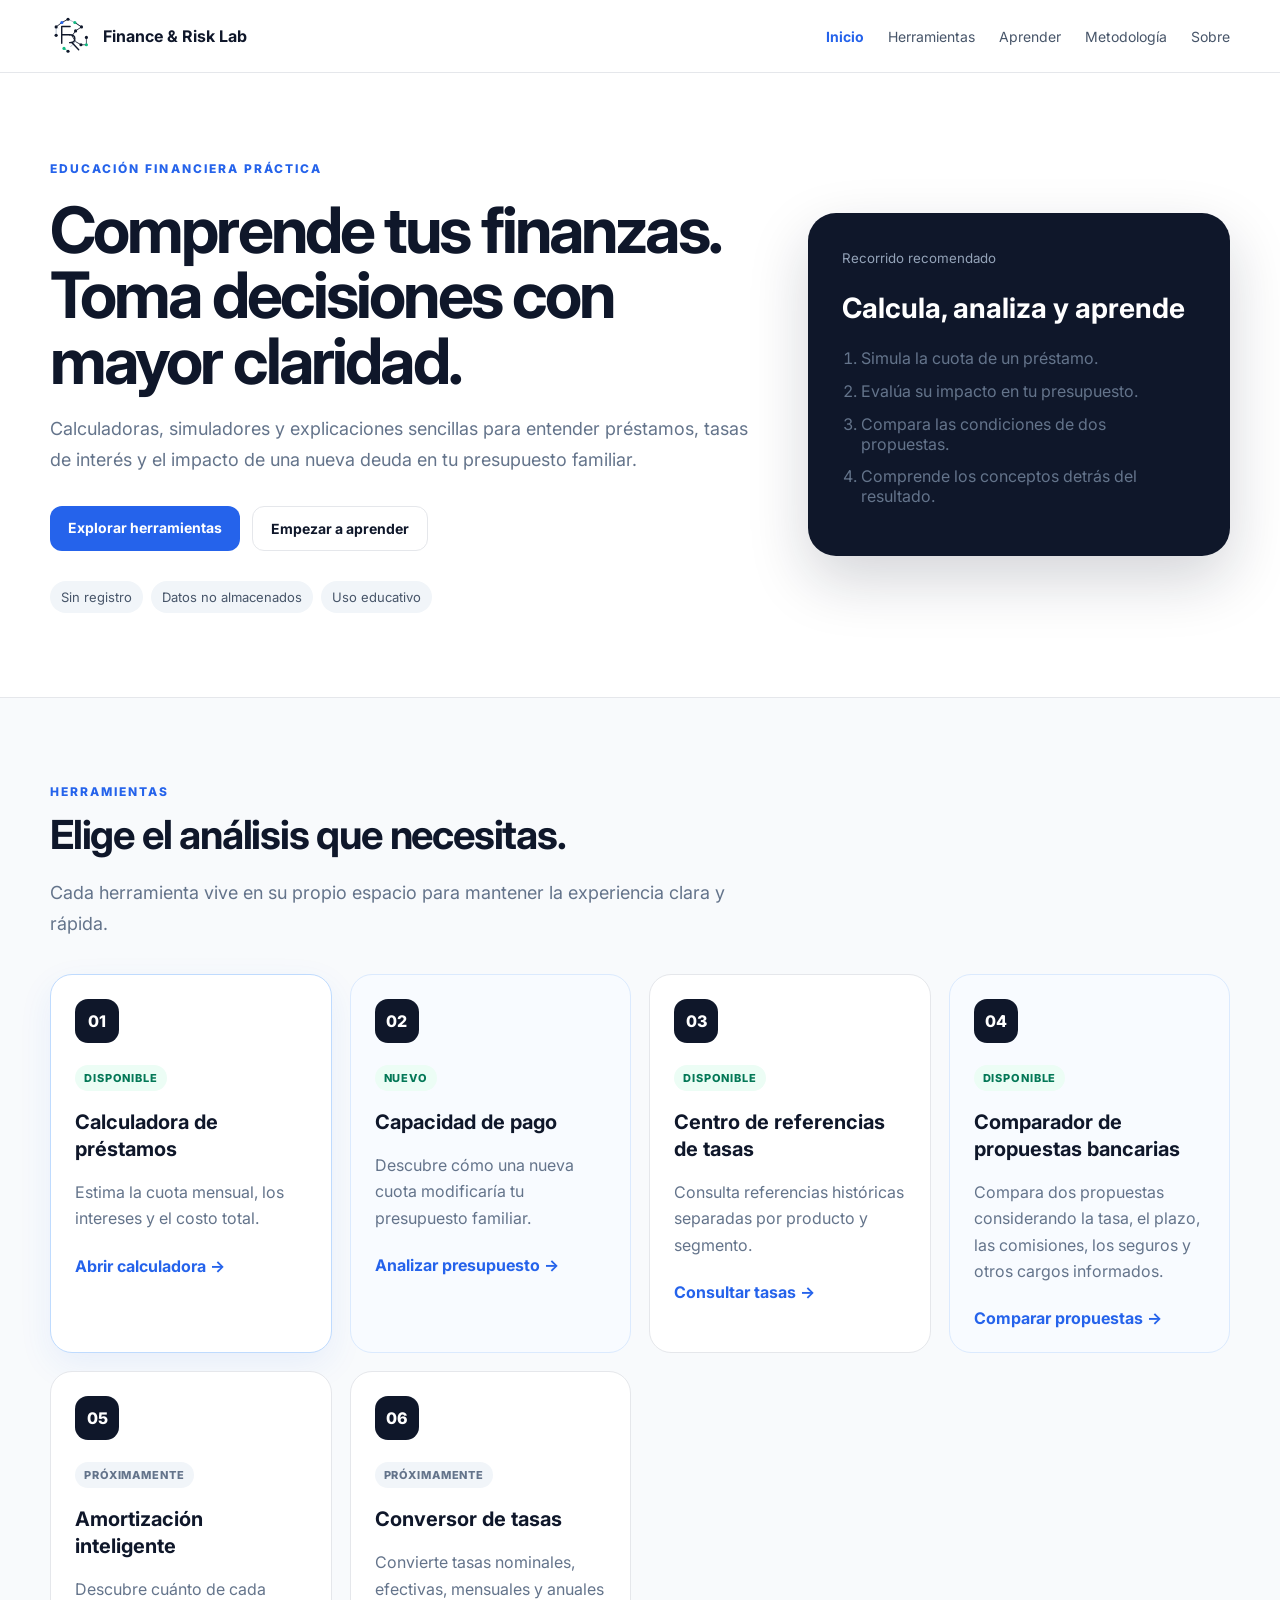
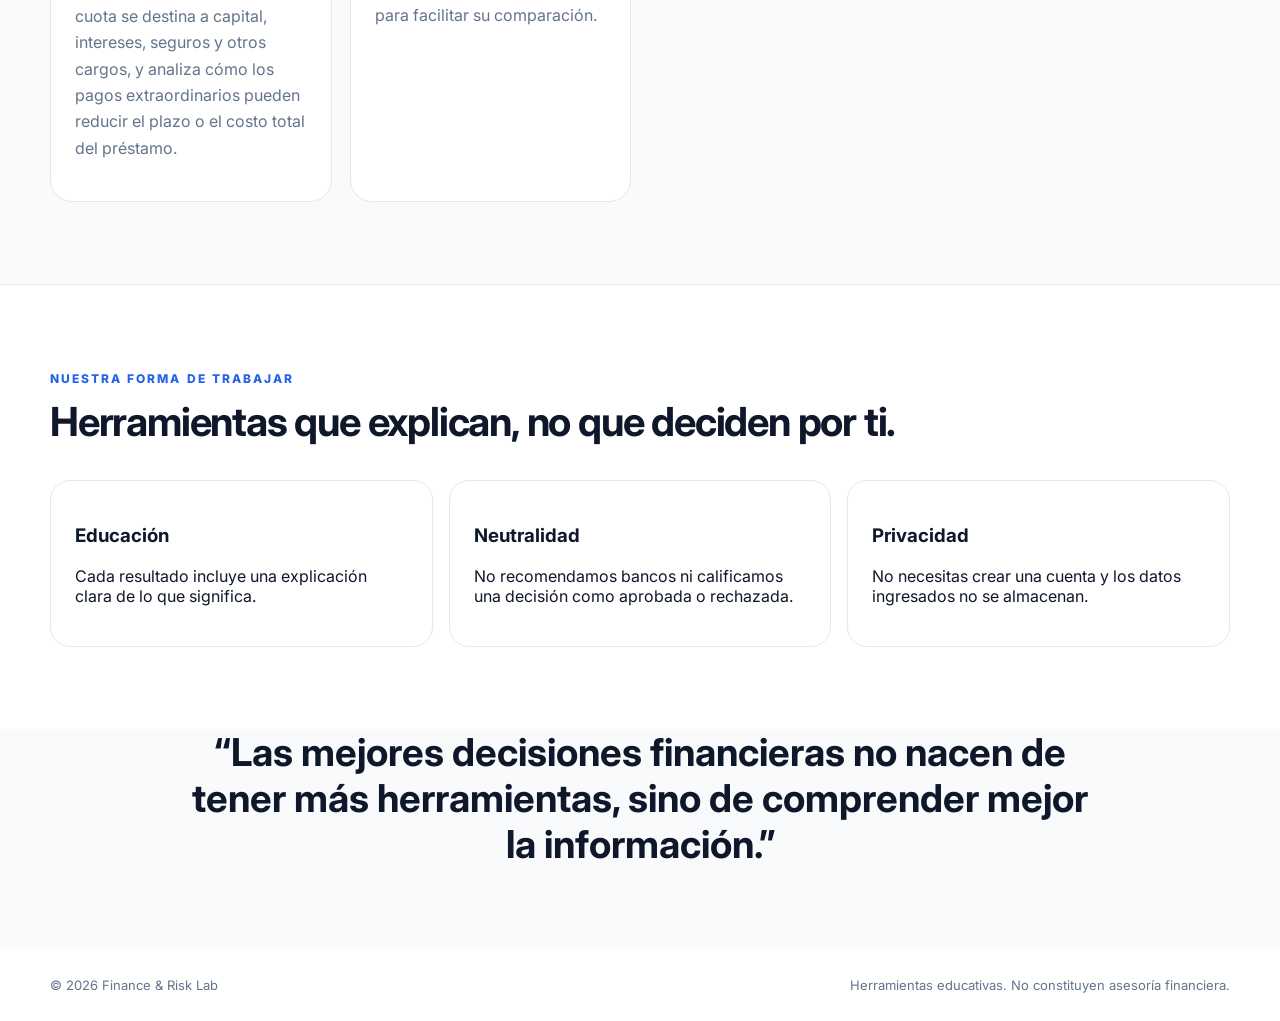
==== index.html @ 7942813c "Update index.html" ====
<!DOCTYPE html>
<html lang="es">
<head>
  <meta charset="UTF-8">

  <meta
    name="viewport"
    content="width=device-width, initial-scale=1"
  >

  <meta
    name="description"
    content="Herramientas educativas para comprender préstamos, tasas y capacidad de pago."
  >

  <title>Finance & Risk Lab</title>

  <link
    rel="preconnect"
    href="https://fonts.googleapis.com"
  >

  <link
    rel="preconnect"
    href="https://fonts.gstatic.com"
    crossorigin
  >

  <link
    href="https://fonts.googleapis.com/css2?family=Inter:wght@400;500;600;700;800&display=swap"
    rel="stylesheet"
  >

  <link
    rel="stylesheet"
    href="styles.css"
  >
</head>

<body>

  <header class="site-header">
    <div class="container nav-wrap">

      <a
        href="index.html"
        class="brand"
        aria-label="Finance & Risk Lab - Inicio"
      >
        <img
          src="assets/brand/logo-symbol.svg"
          alt=""
          class="brand-logo"
        >

        <span>Finance & Risk Lab</span>
      </a>

      <nav>
        <a
          class="active"
          href="index.html"
        >
          Inicio
        </a>

        <a href="#herramientas">
          Herramientas
        </a>

        <a href="aprender.html">
          Aprender
        </a>

        <a href="metodologia.html">
          Metodología
        </a>

        <a href="sobre.html">
          Sobre
        </a>
      </nav>

    </div>
  </header>

  <main>

    <section class="hero">
      <div class="container hero-grid">

        <div>
          <span class="eyebrow">
            Educación financiera práctica
          </span>

          <h1>
            Comprende tus finanzas. Toma decisiones con mayor claridad.
          </h1>

          <p>
            Calculadoras, simuladores y explicaciones sencillas para
            entender préstamos, tasas de interés y el impacto de una
            nueva deuda en tu presupuesto familiar.
          </p>

          <div class="hero-actions">
            <a
              class="button primary"
              href="#herramientas"
            >
              Explorar herramientas
            </a>

            <a
              class="button secondary"
              href="aprender.html"
            >
              Empezar a aprender
            </a>
          </div>

          <div class="chips">
            <span>Sin registro</span>
            <span>Datos no almacenados</span>
            <span>Uso educativo</span>
          </div>
        </div>

        <aside class="hero-card">
          <small>Recorrido recomendado</small>

          <h2>Calcula, analiza y aprende</h2>

          <ol class="journey">
            <li>Simula la cuota de un préstamo.</li>
            <li>Evalúa su impacto en tu presupuesto.</li>
            <li>Compara las condiciones de dos propuestas.</li>
            <li>Comprende los conceptos detrás del resultado.</li>
          </ol>
        </aside>

      </div>
    </section>

    <section
      id="herramientas"
      class="section tools-section"
    >
      <div class="container">

        <div class="section-heading">
          <span class="eyebrow">
            Herramientas
          </span>

          <h2>
            Elige el análisis que necesitas.
          </h2>

          <p>
            Cada herramienta vive en su propio espacio para mantener
            la experiencia clara y rápida.
          </p>
        </div>

        <div class="tools-grid compact-grid">

          <article class="tool-card featured">
            <div class="tool-icon">01</div>

            <span class="status status-ready">
              Disponible
            </span>

            <h3>
              Calculadora de préstamos
            </h3>

            <p>
              Estima la cuota mensual, los intereses y el costo total.
            </p>

            <a
              class="tool-link"
              href="calculadora.html"
            >
              Abrir calculadora →
            </a>
          </article>

          <article class="tool-card featured-soft">
            <div class="tool-icon">02</div>

            <span class="status status-ready">
              Nuevo
            </span>

            <h3>
              Capacidad de pago
            </h3>

            <p>
              Descubre cómo una nueva cuota modificaría tu presupuesto
              familiar.
            </p>

            <a
              class="tool-link"
              href="capacidad-pago.html"
            >
              Analizar presupuesto →
            </a>
          </article>

          <article class="tool-card">
            <div class="tool-icon">03</div>

            <span class="status status-ready">
              Disponible
            </span>

            <h3>
              Centro de referencias de tasas
            </h3>

            <p>
              Consulta referencias históricas separadas por producto
              y segmento.
            </p>

            <a
              class="tool-link"
              href="tasas.html"
            >
              Consultar tasas →
            </a>
          </article>

          <article class="tool-card featured-soft">
            <div class="tool-icon">04</div>

            <span class="status status-ready">
              Disponible
            </span>

            <h3>
              Comparador de propuestas bancarias
            </h3>

            <p>
              Compara dos propuestas considerando la tasa, el plazo,
              las comisiones, los seguros y otros cargos informados.
            </p>

            <a
              class="tool-link"
              href="comparador.html"
            >
              Comparar propuestas →
            </a>
          </article>

          <article class="tool-card">
            <div class="tool-icon">05</div>

            <span class="status">
              Próximamente
            </span>

            <h3>
              Amortización inteligente
            </h3>

            <p>
              Descubre cuánto de cada cuota se destina a capital,
              intereses, seguros y otros cargos, y analiza cómo los
              pagos extraordinarios pueden reducir el plazo o el costo
              total del préstamo.
            </p>
          </article>

          <article class="tool-card">
            <div class="tool-icon">06</div>

            <span class="status">
              Próximamente
            </span>

            <h3>
              Conversor de tasas
            </h3>

            <p>
              Convierte tasas nominales, efectivas, mensuales y anuales
              para facilitar su comparación.
            </p>
          </article>

        </div>
      </div>
    </section>

    <section class="section project-section">
      <div class="container">

        <div class="section-heading">
          <span class="eyebrow">
            Nuestra forma de trabajar
          </span>

          <h2>
            Herramientas que explican, no que deciden por ti.
          </h2>
        </div>

        <div class="principles-grid">

          <article>
            <h3>Educación</h3>

            <p>
              Cada resultado incluye una explicación clara de lo que
              significa.
            </p>
          </article>

          <article>
            <h3>Neutralidad</h3>

            <p>
              No recomendamos bancos ni calificamos una decisión como
              aprobada o rechazada.
            </p>
          </article>

          <article>
            <h3>Privacidad</h3>

            <p>
              No necesitas crear una cuenta y los datos ingresados no
              se almacenan.
            </p>
          </article>

        </div>
      </div>
    </section>

    <section class="section quote-section">
      <div class="container">
        <blockquote>
          “Las mejores decisiones financieras no nacen de tener más
          herramientas, sino de comprender mejor la información.”
        </blockquote>
      </div>
    </section>

  </main>

  <footer>
    <div class="container footer-wrap">
      <span>
        © 2026 Finance & Risk Lab
      </span>

      <span>
        Herramientas educativas. No constituyen asesoría financiera.
      </span>
    </div>
  </footer>

</body>
</html>
---- styles.css ----
:root {
  /* Identidad oficial */
  --brand-navy: #0f172a;
  --brand-blue: #2563eb;
  --brand-teal: #10b981;

  /* Superficies */
  --surface-main: #ffffff;
  --surface-soft: #f8fafc;
  --surface-muted: #e5e7eb;

  /* Textos */
  --text-primary: #0f172a;
  --text-secondary: #475569;
  --text-muted: #64748b;

  /* Bordes y sombras */
  --border-soft: #e5e7eb;
  --border-strong: #cbd5e1;
  --shadow-soft: 0 10px 30px rgba(15, 23, 42, 0.06);

  /* Compatibilidad con estilos existentes */
  --ink: var(--text-primary);
  --muted: var(--text-muted);
  --line: var(--border-soft);
  --border: var(--border-soft);
  --soft: var(--surface-soft);
  --navy: var(--brand-navy);
  --white: var(--surface-main);
  --accent: var(--brand-blue);
  --primary: var(--brand-blue);
}

* {
  box-sizing: border-box;
}

html {
  scroll-behavior: smooth;
}

body {
  margin: 0;
  font-family: Inter, system-ui, -apple-system, BlinkMacSystemFont, "Segoe UI",
    sans-serif;
  color: var(--ink);
  background: var(--soft);
}

a {
  color: inherit;
}

.container {
  width: min(1180px, calc(100% - 40px));
  margin: auto;
}

/* Encabezado */

.site-header {
  position: sticky;
  top: 0;
  z-index: 20;
  background: rgba(255, 255, 255, 0.94);
  border-bottom: 1px solid var(--line);
  backdrop-filter: blur(12px);
}

.nav-wrap {
  display: flex;
  align-items: center;
  justify-content: space-between;
  padding: 15px 0;
}

.brand {
  display: flex;
  align-items: center;
  gap: 11px;
  text-decoration: none;
  font-weight: 700;
}

.brand-logo {
  display: block;
  width: 42px;
  height: 42px;
  flex-shrink: 0;
}

.nav-wrap nav {
  display: flex;
  flex-wrap: wrap;
  justify-content: flex-end;
  gap: 24px;
}

.nav-wrap nav a {
  text-decoration: none;
  font-size: 14px;
  color: var(--text-secondary);
}

.nav-wrap nav a:hover,
.nav-wrap nav a.active,
nav a.active {
  color: var(--brand-blue);
  font-weight: 700;
}

/* Portada */

.hero {
  background: var(--surface-main);
  border-bottom: 1px solid var(--line);
}

.hero-grid {
  display: grid;
  grid-template-columns: 1.25fr 0.75fr;
  gap: 54px;
  padding: 84px 0;
}

.eyebrow {
  font-size: 12px;
  font-weight: 800;
  letter-spacing: 0.17em;
  text-transform: uppercase;
  color: var(--brand-blue);
}

.hero h1 {
  font-size: clamp(40px, 5vw, 64px);
  line-height: 1.02;
  margin: 20px 0;
  letter-spacing: -0.045em;
  color: var(--brand-navy);
}

.hero p,
.section-heading p {
  max-width: 720px;
  font-size: 18px;
  line-height: 1.75;
  color: var(--muted);
}

.hero-actions {
  display: flex;
  gap: 12px;
  margin: 30px 0;
}

.button {
  padding: 13px 18px;
  border-radius: 12px;
  text-decoration: none;
  font-size: 14px;
  font-weight: 700;
  transition:
    background 0.2s ease,
    border-color 0.2s ease,
    transform 0.2s ease;
}

.button:hover {
  transform: translateY(-1px);
}

.primary {
  background: var(--brand-blue);
  color: var(--white);
}

.primary:hover {
  background: var(--brand-navy);
}

.secondary {
  border: 1px solid var(--line);
  background: var(--surface-main);
  color: var(--brand-navy);
}

.secondary:hover {
  border-color: var(--brand-blue);
  color: var(--brand-blue);
}

.chips {
  display: flex;
  flex-wrap: wrap;
  gap: 8px;
}

.chips span {
  padding: 8px 11px;
  border-radius: 999px;
  background: #f1f5f9;
  color: var(--text-secondary);
  font-size: 13px;
}

.hero-card {
  align-self: center;
  padding: 34px;
  border-radius: 28px;
  background: var(--brand-navy);
  color: var(--white);
  box-shadow: 0 24px 60px rgba(15, 23, 42, 0.18);
}

.hero-card small {
  color: #94a3b8;
}

.hero-card h2 {
  font-size: 28px;
}

.hero-card p {
  color: #cbd5e1;
  font-size: 16px;
}

.hero-card-link {
  display: inline-block;
  margin-top: 14px;
  color: var(--white);
  font-weight: 700;
  text-decoration: none;
}

/* Secciones generales */

.section {
  padding: 82px 0;
}

.section-heading {
  margin-bottom: 34px;
}

.section-heading h2 {
  margin: 10px 0;
  font-size: 40px;
  letter-spacing: -0.03em;
  color: var(--brand-navy);
}

.panel {
  padding: 28px;
  border: 1px solid var(--line);
  border-radius: 24px;
  background: var(--surface-main);
  box-shadow: var(--shadow-soft);
}

/* Calculadora */

.calculator-grid {
  display: grid;
  grid-template-columns: 0.9fr 1.1fr;
  gap: 24px;
}

.form-panel {
  display: grid;
  gap: 20px;
}

.form-panel label {
  display: grid;
  gap: 8px;
  color: #334155;
  font-size: 14px;
  font-weight: 650;
}

.input-wrap,
select {
  display: flex;
  align-items: center;
  padding: 0 14px;
  border: 1px solid var(--border-strong);
  border-radius: 12px;
  background: var(--surface-main);
}

.input-wrap:focus-within,
select:focus {
  border-color: var(--brand-blue);
  box-shadow: 0 0 0 3px rgba(37, 99, 235, 0.1);
  outline: none;
}

select {
  width: 100%;
  height: 50px;
  font: inherit;
}

.input-wrap input {
  width: 100%;
  padding: 14px 8px;
  border: 0;
  outline: 0;
  background: transparent;
  font: inherit;
}

.input-wrap span {
  color: var(--muted);
}

.reference-button {
  padding: 14px;
  border: 1px solid #dbeafe;
  border-radius: 13px;
  background: #eff6ff;
  color: #1e40af;
  text-align: left;
  cursor: pointer;
  font: inherit;
}

.reference-button:hover {
  border-color: #bfdbfe;
  background: #dbeafe;
}

.helper {
  color: var(--muted);
  font-size: 13px;
  line-height: 1.6;
}

.results-panel {
  display: grid;
  grid-template-columns: 1fr 1fr;
  gap: 14px;
  background: #f1f5f9;
}

.result {
  padding: 20px;
  border: 1px solid var(--line);
  border-radius: 18px;
  background: var(--surface-main);
}

.result span {
  display: block;
  color: var(--muted);
  font-size: 13px;
}

.result strong {
  display: block;
  margin-top: 9px;
  font-size: 25px;
}

.result.emphasis {
  background: var(--brand-navy);
  color: var(--white);
}

.result.emphasis span {
  color: #94a3b8;
}

.comparison,
.notice {
  grid-column: 1 / -1;
  padding: 20px;
  border: 1px solid var(--line);
  border-radius: 18px;
  background: var(--surface-main);
}

.comparison > span {
  color: var(--muted);
  font-size: 12px;
  font-weight: 800;
  letter-spacing: 0.12em;
  text-transform: uppercase;
}

.comparison p {
  margin: 10px 0;
  font-size: 18px;
}

.comparison small,
.notice {
  color: var(--muted);
  line-height: 1.6;
}

/* Tasas */

.rates-section {
  border-top: 1px solid var(--line);
  border-bottom: 1px solid var(--line);
  background: var(--surface-main);
}

.rates-summary {
  display: grid;
  grid-template-columns: repeat(3, 1fr);
  gap: 16px;
  margin-bottom: 24px;
}

.rate-card {
  display: grid;
  gap: 0.45rem;
  padding: 1.25rem;
  border: 1px solid var(--border);
  border-radius: 18px;
  background: var(--surface-main);
  box-shadow: 0 6px 24px rgba(15, 23, 42, 0.035);
}

.rate-card span {
  color: var(--muted);
  font-size: 13px;
}

.rate-card strong {
  display: block;
  margin: 12px 0;
  font-size: 30px;
  color: var(--brand-navy);
}

.rate-card small {
  color: var(--muted);
}

.rate-card h3 {
  margin: 8px 0 0;
  font-size: 17px;
  line-height: 1.35;
}

/* Metodología y fuentes */

.method-grid {
  display: grid;
  grid-template-columns: 1fr 1fr;
  gap: 20px;
  margin-bottom: 20px;
}

.method-grid h3,
.sources-panel h3 {
  margin-top: 0;
}

.method-grid li {
  margin-bottom: 12px;
  line-height: 1.6;
}

.sources {
  display: grid;
  grid-template-columns: repeat(4, 1fr);
  gap: 12px;
  margin-top: 20px;
}

.source-link {
  display: block;
  padding: 15px;
  border: 1px solid var(--line);
  border-radius: 14px;
  text-decoration: none;
  font-weight: 650;
  transition:
    border-color 0.2s ease,
    transform 0.2s ease;
}

.source-link:hover {
  border-color: var(--brand-blue);
  transform: translateY(-1px);
}

.source-link small {
  display: block;
  margin-top: 5px;
  color: var(--muted);
  font-weight: 400;
}

.neutral-note {
  margin-top: 20px;
  padding: 16px;
  border: 1px solid var(--line);
  border-radius: 14px;
  background: var(--surface-soft);
  color: var(--text-secondary);
  font-size: 14px;
  line-height: 1.6;
}

/* Futuro del laboratorio */

.future-section {
  background: var(--surface-soft);
}

.dark-card {
  padding: 40px;
  border-radius: 28px;
  background: var(--brand-navy);
  color: var(--white);
}

.eyebrow.dark {
  color: #93c5fd;
}

.dark-card h2 {
  font-size: 36px;
}

.future-grid {
  display: grid;
  grid-template-columns: repeat(3, 1fr);
  gap: 15px;
  margin-top: 28px;
}

.future-grid article {
  padding: 20px;
  border: 1px solid rgba(255, 255, 255, 0.12);
  border-radius: 18px;
  background: rgba(255, 255, 255, 0.05);
}

.future-grid p {
  color: #cbd5e1;
  line-height: 1.6;
}

/* Pie de página */

footer {
  padding: 28px 0;
  background: var(--surface-main);
}

.footer-wrap {
  display: flex;
  justify-content: space-between;
  color: var(--muted);
  font-size: 13px;
}

/* Contextos y avisos */

.product-context {
  padding: 14px 16px;
  border: 1px solid #fed7aa;
  border-radius: 14px;
  background: #fff7ed;
  color: #9a3412;
  font-size: 13px;
  line-height: 1.6;
}

.product-context strong {
  color: #7c2d12;
}

/* Catálogo de herramientas */

.tools-section {
  background: var(--surface-soft);
}

.tools-grid {
  display: grid;
  grid-template-columns: repeat(3, 1fr);
  gap: 18px;
}

.tool-card {
  position: relative;
  min-height: 260px;
  padding: 24px;
  border: 1px solid var(--line);
  border-radius: 22px;
  background: var(--surface-main);
}

.tool-card.featured {
  border-color: #bfdbfe;
  box-shadow: 0 12px 34px rgba(37, 99, 235, 0.08);
}

.tool-card.featured-soft {
  border-color: #dbeafe;
  background: #f8fbff;
}

.tool-icon {
  display: grid;
  place-items: center;
  width: 44px;
  height: 44px;
  margin-bottom: 22px;
  border-radius: 13px;
  background: var(--brand-navy);
  color: var(--white);
  font-weight: 800;
}

.status {
  display: inline-block;
  padding: 6px 9px;
  border-radius: 999px;
  background: #f1f5f9;
  color: var(--muted);
  font-size: 11px;
  font-weight: 800;
  letter-spacing: 0.08em;
  text-transform: uppercase;
}

.status-ready {
  background: #ecfdf5;
  color: #047857;
}

.tool-card h3 {
  margin: 18px 0 10px;
  font-size: 20px;
  line-height: 1.35;
}

.tool-card p {
  color: var(--muted);
  line-height: 1.65;
}

.tool-link,
.text-link {
  display: inline-block;
  margin-top: 8px;
  color: var(--brand-blue);
  font-weight: 700;
  text-decoration: none;
}

.tool-link:hover,
.text-link:hover {
  text-decoration: underline;
}

/* Proyecto */

.project-section {
  border-top: 1px solid var(--line);
  background: var(--surface-main);
}

.project-grid {
  display: grid;
  grid-template-columns: 0.9fr 1.1fr;
  align-items: start;
  gap: 70px;
}

.project-grid h2 {
  font-size: 40px;
  letter-spacing: -0.03em;
}

.project-copy p {
  margin-top: 0;
  color: var(--muted);
  font-size: 18px;
  line-height: 1.8;
}

/* Acerca de */

.about-section {
  background: var(--surface-soft);
}

.about-card {
  display: grid;
  grid-template-columns: auto 1fr;
  align-items: center;
  gap: 28px;
  padding: 34px;
  border: 1px solid var(--line);
  border-radius: 26px;
  background: var(--surface-main);
}

.about-avatar {
  display: grid;
  place-items: center;
  width: 82px;
  height: 82px;
  border-radius: 22px;
  background: var(--brand-navy);
  color: var(--white);
  font-size: 24px;
  font-weight: 800;
}

.about-card h2 {
  margin: 8px 0;
}

.about-card p {
  color: var(--muted);
  line-height: 1.7;
}

/* Descargo */

.disclaimer-section {
  padding-top: 0;
  background: var(--surface-soft);
}

.disclaimer {
  padding: 24px;
  border: 1px solid #fed7aa;
  border-radius: 20px;
  background: #fff7ed;
  color: #9a3412;
}

.disclaimer p {
  margin-bottom: 0;
  line-height: 1.7;
}

/* Plataforma y capacidad de pago */

.compact-grid {
  grid-template-columns: repeat(4, minmax(0, 1fr));
}

.journey {
  display: grid;
  gap: 0.8rem;
  padding-left: 1.2rem;
  color: var(--muted);
}

.principles-grid {
  display: grid;
  grid-template-columns: repeat(3, 1fr);
  gap: 1rem;
}

.principles-grid article,
.learning-card {
  padding: 1.5rem;
  border: 1px solid var(--border);
  border-radius: 20px;
  background: var(--surface-main);
}

.quote-section {
  padding-top: 0;
}

.quote-section blockquote {
  max-width: 900px;
  margin: auto;
  color: var(--ink);
  font-size: clamp(1.5rem, 3vw, 2.5rem);
  font-weight: 700;
  text-align: center;
}

.tool-hero {
  padding: 7rem 0 2.5rem;
  background: linear-gradient(180deg, #f3f7ff 0%, #ffffff 100%);
}

.tool-hero h1 {
  margin: 0.5rem 0 1rem;
  font-size: clamp(2.3rem, 5vw, 4.5rem);
}

.tool-hero p {
  max-width: 720px;
  color: var(--muted);
  font-size: 1.08rem;
}

.split-heading {
  display: flex;
  align-items: end;
  justify-content: space-between;
  gap: 2rem;
}

.time-badge {
  padding: 1rem 1.25rem;
  border: 1px solid var(--border);
  border-radius: 18px;
  background: var(--surface-main);
  color: var(--muted);
  text-align: center;
}

.time-badge strong {
  color: var(--ink);
}

.next-step {
  margin-top: 1.25rem;
  padding: 1.25rem;
  border: 1px solid #dbeafe;
  border-radius: 18px;
  background: #f4f7ff;
}

.capacity-layout {
  padding-top: 2rem;
}

.capacity-grid {
  display: grid;
  grid-template-columns: minmax(0, 1.05fr) minmax(360px, 0.95fr);
  align-items: start;
  gap: 1.5rem;
}

.capacity-form {
  display: grid;
  gap: 1rem;
}

.progress-strip {
  display: grid;
  grid-template-columns: repeat(4, 1fr);
  gap: 0.5rem;
  padding: 0.75rem;
  border: 1px solid var(--border);
  border-radius: 16px;
  background: var(--surface-main);
  color: var(--muted);
  font-size: 0.8rem;
}

.progress-strip span {
  padding: 0.55rem 0.35rem;
  border-radius: 10px;
  text-align: center;
}

.progress-strip .current {
  background: #eff6ff;
  color: var(--primary);
  font-weight: 700;
}

.form-section {
  display: grid;
  gap: 1.25rem;
}

.form-heading {
  display: flex;
  align-items: start;
  gap: 1rem;
}

.form-heading > span {
  display: grid;
  place-items: center;
  width: 40px;
  height: 40px;
  border-radius: 12px;
  background: #eff6ff;
  color: var(--primary);
  font-weight: 800;
}

.form-heading h2 {
  margin: 0;
}

.form-heading p {
  margin: 0.25rem 0 0;
  color: var(--muted);
}

.choice-row {
  display: grid;
  grid-template-columns: 1fr 1fr;
  gap: 0.75rem;
}

.choice {
  display: flex;
  align-items: center;
  gap: 0.65rem;
  padding: 1rem;
  border: 1px solid var(--border);
  border-radius: 14px;
  background: var(--surface-main);
}

.two-col {
  display: grid;
  grid-template-columns: 1fr 1fr;
  gap: 1rem;
}

.expense-grid {
  display: grid;
  grid-template-columns: repeat(3, 1fr);
  gap: 0.75rem;
}

.money-field {
  width: 100%;
  margin-top: 0.4rem;
  padding: 0.85rem;
  border: 1px solid var(--border);
  border-radius: 12px;
}

.education-note {
  padding: 0.85rem 1rem;
  border-left: 4px solid var(--brand-blue);
  border-radius: 8px;
  background: #f7f9fc;
  color: var(--muted);
}

.analysis-column {
  min-width: 0;
}

.sticky-analysis {
  position: sticky;
  top: 88px;
  display: grid;
  gap: 1rem;
}

.analysis-title {
  padding: 0.5rem;
}

.analysis-title h2 {
  margin: 0.3rem 0;
}

.metric-grid {
  display: grid;
  grid-template-columns: 1fr 1fr;
  gap: 0.75rem;
}

.metric,
.chart-card,
.observations {
  padding: 1.15rem;
  border: 1px solid var(--border);
  border-radius: 18px;
  background: var(--surface-main);
}

.metric {
  display: grid;
  gap: 0.4rem;
}

.metric span,
.metric small {
  color: var(--muted);
}

.metric strong {
  font-size: 1.65rem;
}

.chart-card h3,
.observations h3 {
  margin-top: 0;
}

.budget-bar {
  display: flex;
  height: 28px;
  margin: 1rem 0;
  overflow: hidden;
  border-radius: 999px;
  background: #edf0f5;
}

.seg {
  height: 100%;
  transition: width 0.25s ease;
}

.seg.expenses,
.dot.expenses {
  background: #355c97;
}

.seg.obligations,
.dot.obligations {
  background: #6f89b1;
}

.seg.payment,
.dot.payment {
  background: #d4a24c;
}

.seg.additional,
.dot.additional {
  background: #b8bfca;
}

.seg.available,
.dot.available {
  background: #dbeafe;
}

.legend {
  display: flex;
  flex-wrap: wrap;
  gap: 0.65rem 1rem;
  color: var(--muted);
  font-size: 0.75rem;
}

.dot {
  display: inline-block;
  width: 9px;
  height: 9px;
  margin-right: 0.3rem;
  border-radius: 50%;
}

.compare-row {
  display: grid;
  grid-template-columns: 130px 1fr 74px;
  align-items: center;
  gap: 0.65rem;
  margin: 0.75rem 0;
  font-size: 0.78rem;
}

.compare-row > div,
.thin-bar {
  height: 10px;
  overflow: hidden;
  border-radius: 999px;
  background: #edf0f5;
}

.compare-row i,
.thin-bar i {
  display: block;
  height: 100%;
  border-radius: 999px;
  background: var(--brand-blue);
  transition: width 0.25s;
}

.before-after > div {
  margin-top: 1rem;
}

.before-after strong {
  float: right;
}

.before-after .thin-bar {
  clear: both;
  margin-top: 0.45rem;
}

.observations {
  display: grid;
  gap: 0.75rem;
}

.observations article {
  padding: 1rem;
  border-radius: 14px;
  background: var(--surface-soft);
}

.observations article strong {
  display: block;
  margin-bottom: 0.35rem;
}

.observations p {
  margin: 0;
  color: var(--muted);
  line-height: 1.55;
}

.observations a {
  display: inline-block;
  margin-top: 0.65rem;
  color: var(--primary);
  font-weight: 700;
}

.learning-grid {
  display: grid;
  grid-template-columns: repeat(3, 1fr);
  gap: 1rem;
}

.learning-card span {
  color: var(--primary);
  font-size: 0.75rem;
  font-weight: 800;
  letter-spacing: 0.08em;
  text-transform: uppercase;
}

.learning-card h2 {
  font-size: 1.2rem;
}

.learning-card p {
  color: var(--muted);
  line-height: 1.6;
}

.learning-card a {
  color: var(--primary);
  font-weight: 700;
}

/* Centro de Referencias de Tasas */

.detailed-rates {
  grid-template-columns: repeat(3, minmax(0, 1fr));
  align-items: stretch;
}

.detailed-rates .rate-card {
  display: flex;
  flex-direction: column;
  gap: 8px;
}

.detailed-rates .rate-card h2 {
  margin: 0;
  color: var(--ink);
  font-size: 18px;
  line-height: 1.35;
}

.detailed-rates .rate-card strong {
  margin: 4px 0;
  font-size: 32px;
}

.detailed-rates .rate-card p {
  margin: 0;
  color: var(--muted);
  font-size: 14px;
  line-height: 1.55;
}

.detailed-rates .rate-card .rate-range {
  color: #334155;
  font-weight: 650;
}

.detailed-rates .rate-card .rate-group {
  color: var(--accent);
  font-size: 12px;
  font-weight: 800;
  letter-spacing: 0.08em;
  text-transform: uppercase;
}

.detailed-rates .rate-card small {
  display: block;
  padding-bottom: 8px;
  border-bottom: 1px solid var(--line);
}

.sources-panel {
  margin-top: 20px;
}

/* Responsive */

@media (max-width: 980px) {
  .compact-grid,
  .learning-grid {
    grid-template-columns: repeat(2, 1fr);
  }

  .capacity-grid {
    grid-template-columns: 1fr;
  }

  .sticky-analysis {
    position: static;
  }

  .principles-grid {
    grid-template-columns: 1fr;
  }

  .expense-grid {
    grid-template-columns: repeat(2, 1fr);
  }
}

@media (max-width: 900px) {
  .nav-wrap nav {
    display: none;
  }

  .hero-grid,
  .calculator-grid,
  .method-grid,
  .project-grid {
    grid-template-columns: 1fr;
  }

  .rates-summary,
  .sources,
  .future-grid,
  .tools-grid,
  .detailed-rates {
    grid-template-columns: 1fr 1fr;
  }

  .hero-grid {
    padding: 56px 0;
  }

  .about-card {
    grid-template-columns: 1fr;
  }
}

@media (max-width: 640px) {
  .compact-grid,
  .learning-grid,
  .choice-row,
  .two-col,
  .expense-grid,
  .metric-grid {
    grid-template-columns: 1fr;
  }

  .split-heading {
    display: block;
  }

  .time-badge {
    margin-top: 1rem;
    text-align: left;
  }

  .progress-strip {
    grid-template-columns: 1fr 1fr;
  }

  .compare-row {
    grid-template-columns: 105px 1fr 66px;
  }

  .tool-hero {
    padding-top: 5.5rem;
  }
}

@media (max-width: 620px) {
  .container {
    width: min(100% - 24px, 1180px);
  }

  .rates-summary,
  .sources,
  .future-grid,
  .results-panel,
  .tools-grid,
  .detailed-rates {
    grid-template-columns: 1fr;
  }

  .result,
  .comparison,
  .notice {
    grid-column: 1;
  }

  .section {
    padding: 58px 0;
  }

  .hero-actions {
    flex-direction: column;
  }

  .footer-wrap {
    flex-direction: column;
    gap: 8px;
  }

  .section-heading h2,
  .project-grid h2 {
    font-size: 32px;
  }

  .about-avatar {
    width: 64px;
    height: 64px;
  }
}
/* =====================================================
   COMPARADOR DE PROPUESTAS BANCARIAS
   Aislado mediante body[data-page="comparator"]
   ===================================================== */

body[data-page="comparator"] .comparison-tool {
  padding-top: 40px;
}

body[data-page="comparator"] .compare-page {
  display: grid;
  gap: 24px;
}

body[data-page="comparator"] .compare-intro {
  display: grid;
  grid-template-columns: minmax(0, 1.4fr) minmax(260px, 0.6fr);
  align-items: center;
  gap: 32px;
}

body[data-page="comparator"] .compare-intro h2 {
  margin: 8px 0 10px;
  color: var(--brand-navy);
  font-size: clamp(24px, 3vw, 34px);
  letter-spacing: -0.025em;
}

body[data-page="comparator"] .compare-intro p {
  max-width: 720px;
  margin: 0;
  color: var(--muted);
  line-height: 1.65;
}

body[data-page="comparator"] .information-status {
  padding: 20px;
  border: 1px solid #bfdbfe;
  border-radius: 18px;
  background: #eff6ff;
}

body[data-page="comparator"] .information-status > span {
  display: block;
  margin-bottom: 7px;
  color: #1d4ed8;
  font-size: 11px;
  font-weight: 800;
  letter-spacing: 0.1em;
  text-transform: uppercase;
}

body[data-page="comparator"] .information-status strong {
  display: block;
  color: var(--brand-navy);
  font-size: 18px;
}

body[data-page="comparator"] .information-status p {
  margin: 7px 0 0;
  color: var(--muted);
  font-size: 13px;
  line-height: 1.55;
}

body[data-page="comparator"] .compare-general-section,
body[data-page="comparator"] .compare-results-section {
  display: grid;
  gap: 26px;
}

body[data-page="comparator"] .compare-general-grid {
  display: grid;
  grid-template-columns: minmax(0, 0.8fr) minmax(0, 1.2fr);
  gap: 20px;
}

body[data-page="comparator"] .compare-proposals-grid {
  display: grid;
  grid-template-columns: repeat(2, minmax(0, 1fr));
  align-items: start;
  gap: 24px;
}

body[data-page="comparator"] .compare-proposal {
  display: grid;
  gap: 22px;
}

body[data-page="comparator"] .compare-proposal-heading {
  display: flex;
  align-items: center;
  gap: 14px;
  padding-bottom: 18px;
  border-bottom: 1px solid var(--line);
}

body[data-page="comparator"] .compare-proposal-letter {
  display: grid;
  place-items: center;
  width: 46px;
  height: 46px;
  flex: 0 0 46px;
  border-radius: 14px;
  background: var(--brand-navy);
  color: var(--white);
  font-size: 18px;
  font-weight: 800;
}

body[data-page="comparator"] .compare-proposal-heading h2 {
  margin: 4px 0 0;
  color: var(--brand-navy);
  font-size: 24px;
}

body[data-page="comparator"] .compare-field {
  display: block;
}

body[data-page="comparator"] .compare-field-title {
  display: block;
  margin-bottom: 6px;
  color: #334155;
  font-size: 15px;
  font-weight: 700;
  line-height: 1.4;
}

body[data-page="comparator"] .compare-required {
  display: inline-block;
  margin-left: 6px;
  color: var(--brand-blue);
  font-size: 10px;
  font-weight: 800;
  letter-spacing: 0.05em;
  text-transform: uppercase;
  vertical-align: middle;
}

body[data-page="comparator"] .compare-field-help {
  display: block;
  max-width: 54ch;
  margin-bottom: 10px;
  color: var(--muted);
  font-size: 12.5px;
  font-weight: 400;
  line-height: 1.5;
}

body[data-page="comparator"] .compare-field .input-wrap,
body[data-page="comparator"] .compare-field select,
body[data-page="comparator"] .compare-simple-input {
  width: 100%;
  min-height: 50px;
}

body[data-page="comparator"] .compare-simple-input {
  padding: 0 14px;
  border: 1px solid var(--border-strong);
  border-radius: 12px;
  background: var(--surface-main);
  color: var(--ink);
  font: inherit;
  outline: none;
}

body[data-page="comparator"] .compare-simple-input:focus {
  border-color: var(--brand-blue);
  box-shadow: 0 0 0 3px rgba(37, 99, 235, 0.1);
}

body[data-page="comparator"] .compare-additional-details {
  margin-top: 2px;
  border: 1px solid var(--line);
  border-radius: 16px;
  background: var(--surface-soft);
  overflow: hidden;
}

body[data-page="comparator"] .compare-additional-details summary {
  padding: 17px 18px;
  color: var(--brand-blue);
  font-size: 14px;
  font-weight: 700;
  cursor: pointer;
}

body[data-page="comparator"] .compare-additional-details[open] summary {
  border-bottom: 1px solid var(--line);
  background: #f8fbff;
}

body[data-page="comparator"] .compare-additional-grid {
  display: grid;
  gap: 22px;
  padding: 20px 18px;
}

body[data-page="comparator"] .compare-results-grid {
  display: grid;
  grid-template-columns: repeat(3, minmax(0, 1fr));
  gap: 16px;
}

body[data-page="comparator"] .compare-result-card {
  padding: 20px;
  border: 1px solid var(--line);
  border-radius: 18px;
  background: var(--surface-soft);
}

body[data-page="comparator"] .compare-result-card > span {
  display: block;
  margin-bottom: 16px;
  color: var(--brand-navy);
  font-size: 14px;
  font-weight: 800;
}

body[data-page="comparator"] .compare-result-card p {
  display: flex;
  align-items: baseline;
  justify-content: space-between;
  gap: 12px;
  margin: 10px 0;
  padding-bottom: 10px;
  border-bottom: 1px solid var(--line);
}

body[data-page="comparator"] .compare-result-card p small {
  color: var(--muted);
  font-size: 12px;
}

body[data-page="comparator"] .compare-result-card p strong {
  color: var(--brand-navy);
  font-size: 18px;
  white-space: nowrap;
}

body[data-page="comparator"] .compare-result-card > small {
  display: block;
  margin-top: 14px;
  color: var(--muted);
  font-size: 12px;
  line-height: 1.55;
}

body[data-page="comparator"] .compare-observations {
  display: grid;
  gap: 12px;
}

body[data-page="comparator"] .compare-observations h3 {
  margin: 0 0 4px;
  color: var(--brand-navy);
  font-size: 20px;
}

body[data-page="comparator"] .compare-observations article {
  padding: 16px 18px;
  border-left: 4px solid var(--brand-blue);
  border-radius: 10px;
  background: var(--surface-soft);
}

body[data-page="comparator"] .compare-observations strong {
  display: block;
  margin-bottom: 5px;
  color: var(--brand-navy);
  font-size: 14px;
}

body[data-page="comparator"] .compare-observations p {
  margin: 0;
  color: var(--muted);
  font-size: 13px;
  line-height: 1.55;
}

body[data-page="comparator"] .compare-actions {
  display: flex;
  flex-wrap: wrap;
  justify-content: flex-end;
  gap: 12px;
}

body[data-page="comparator"] .compare-actions button {
  border: 1px solid var(--line);
  cursor: pointer;
  font-family: inherit;
}

body[data-page="comparator"] .compare-actions button:disabled {
  cursor: not-allowed;
  opacity: 0.55;
  transform: none;
}

body[data-page="comparator"] .compare-notice {
  margin: 0;
  font-size: 13px;
}

body[data-page="comparator"] .brand-logo {
  width: 42px;
  height: 42px;
  object-fit: contain;
}

@media (max-width: 980px) {
  body[data-page="comparator"] .compare-intro,
  body[data-page="comparator"] .compare-proposals-grid {
    grid-template-columns: 1fr;
  }

  body[data-page="comparator"] .compare-results-grid {
    grid-template-columns: 1fr 1fr;
  }

  body[data-page="comparator"] .information-status {
    max-width: 520px;
  }
}

@media (max-width: 640px) {
  body[data-page="comparator"] .comparison-tool {
    padding-top: 24px;
  }

  body[data-page="comparator"] .compare-general-grid,
  body[data-page="comparator"] .compare-results-grid {
    grid-template-columns: 1fr;
  }

  body[data-page="comparator"] .compare-intro,
  body[data-page="comparator"] .compare-general-section,
  body[data-page="comparator"] .compare-proposal,
  body[data-page="comparator"] .compare-results-section {
    padding: 20px;
  }

  body[data-page="comparator"] .compare-result-card p {
    align-items: flex-start;
    flex-direction: column;
    gap: 4px;
  }

  body[data-page="comparator"] .compare-actions {
    flex-direction: column;
  }

  body[data-page="comparator"] .compare-actions .button {
    width: 100%;
    text-align: center;
  }
}
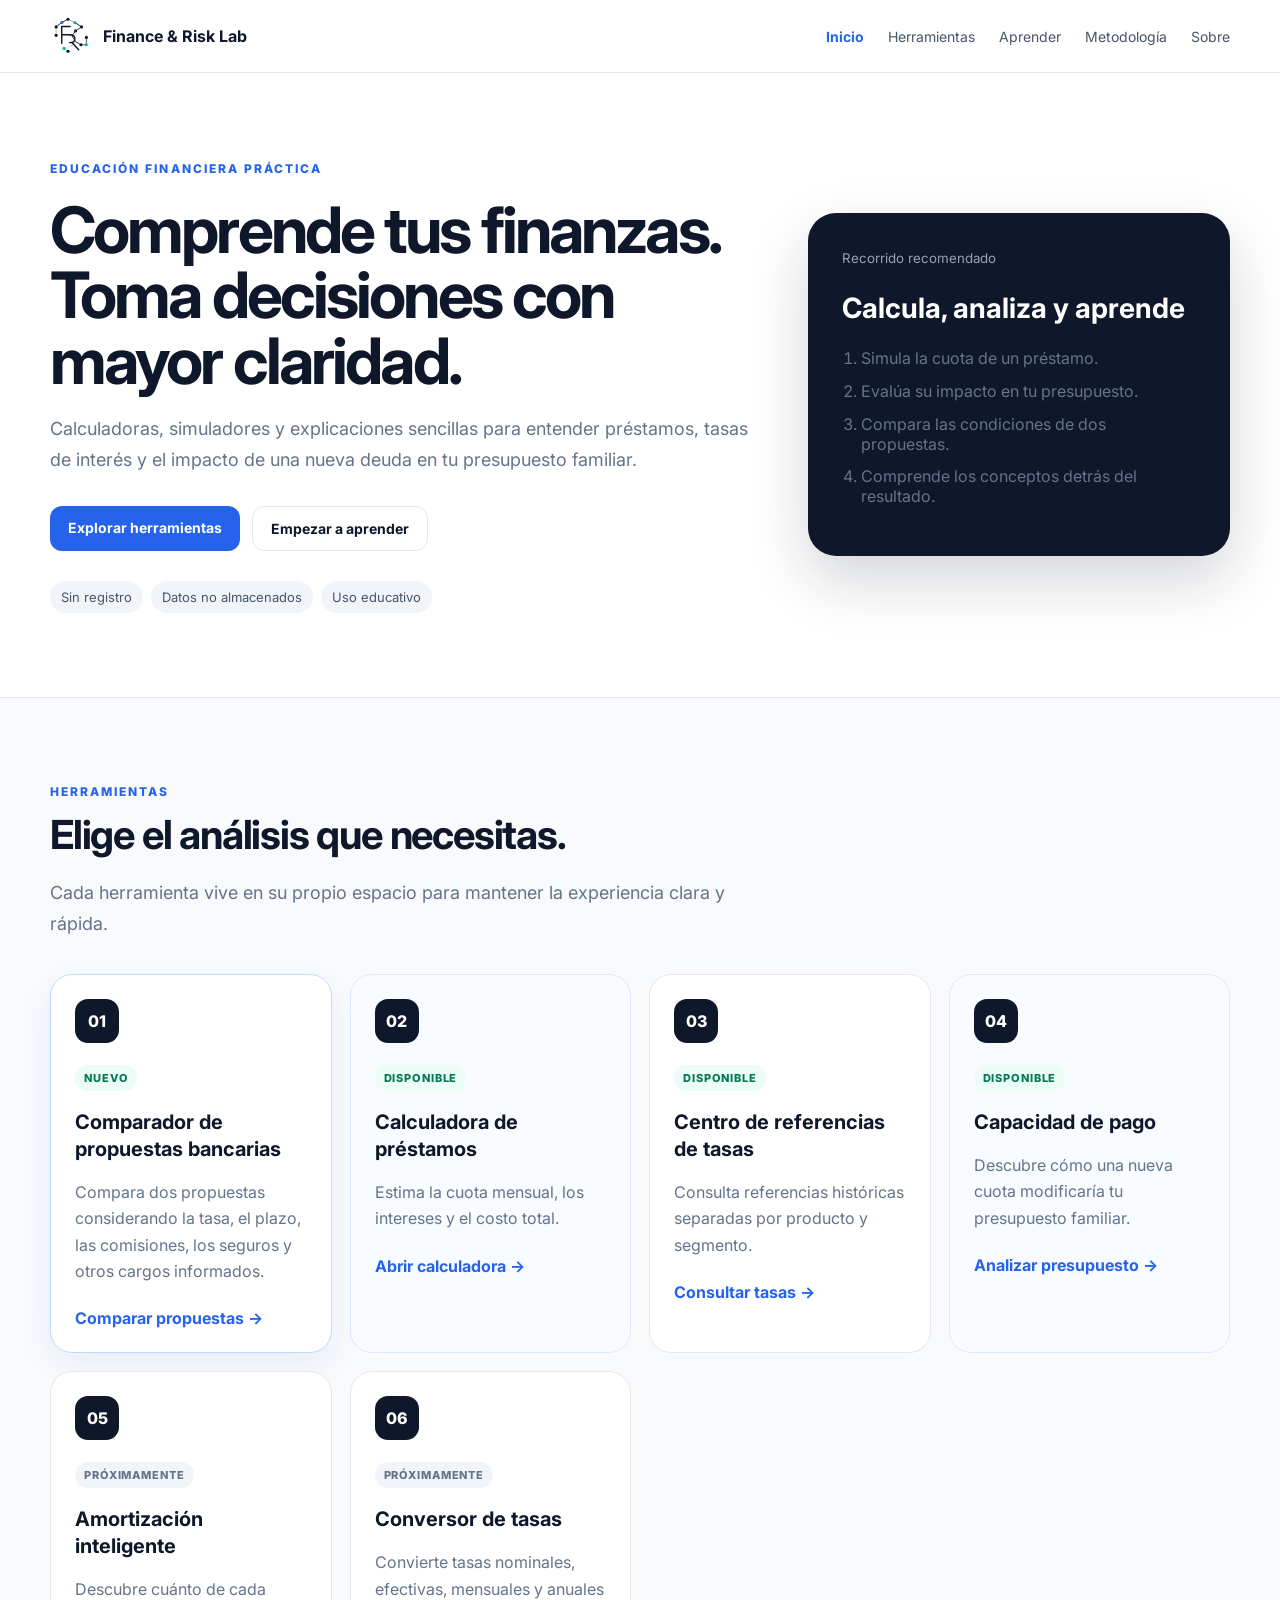
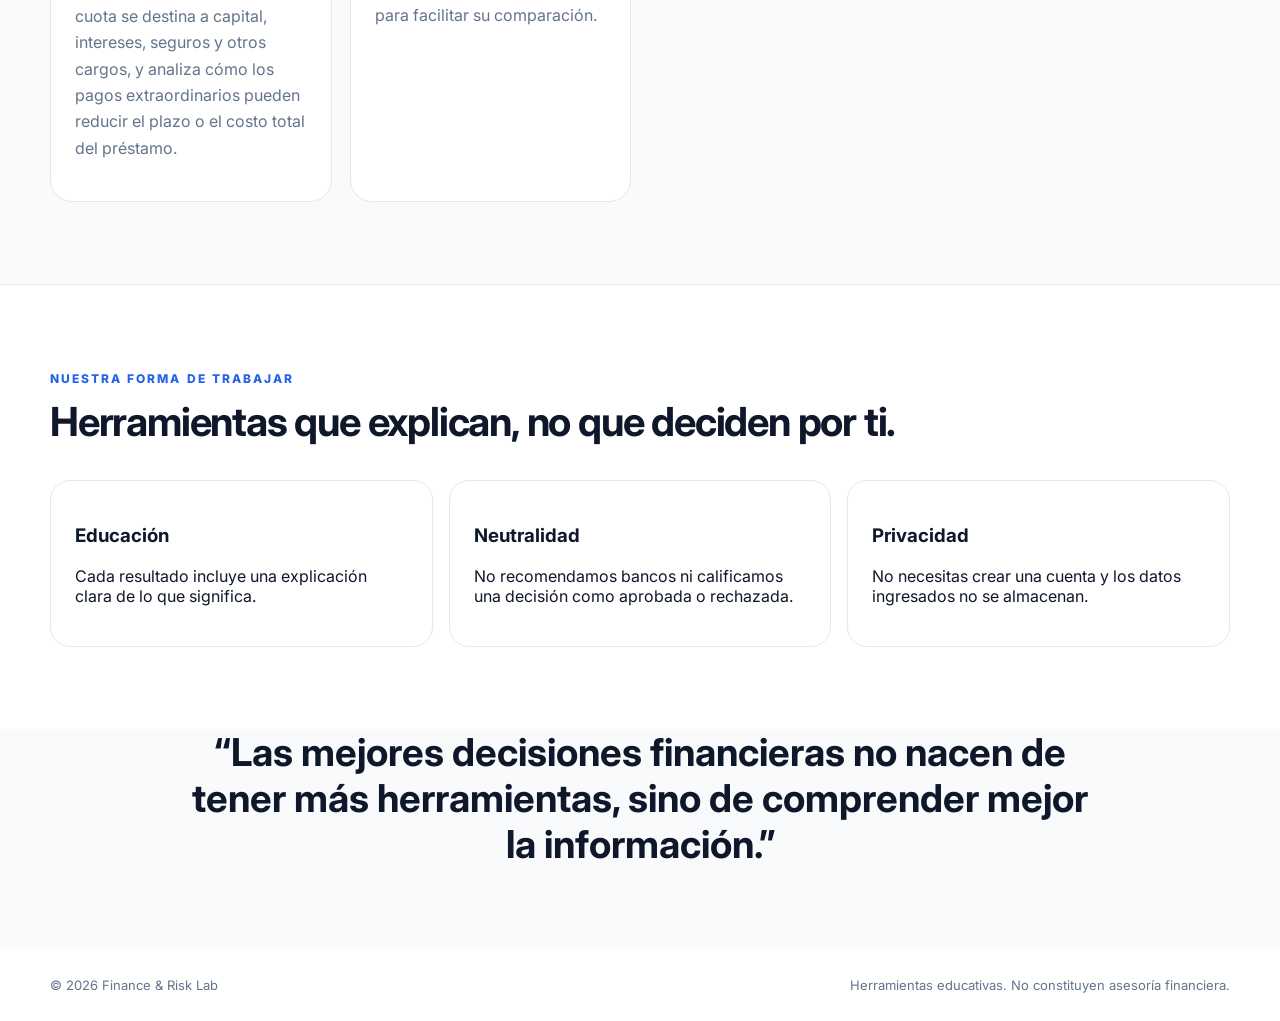
==== commit 2ac9e57b: "Update index.html" ====
--- a/index.html
+++ b/index.html
@@ -166,138 +166,138 @@
 
         <div class="tools-grid compact-grid">
 
-          <article class="tool-card featured">
-            <div class="tool-icon">01</div>
-
-            <span class="status status-ready">
-              Disponible
-            </span>
-
-            <h3>
-              Calculadora de préstamos
-            </h3>
-
-            <p>
-              Estima la cuota mensual, los intereses y el costo total.
-            </p>
-
-            <a
-              class="tool-link"
-              href="calculadora.html"
-            >
-              Abrir calculadora →
-            </a>
-          </article>
-
-          <article class="tool-card featured-soft">
-            <div class="tool-icon">02</div>
-
-            <span class="status status-ready">
-              Nuevo
-            </span>
-
-            <h3>
-              Capacidad de pago
-            </h3>
-
-            <p>
-              Descubre cómo una nueva cuota modificaría tu presupuesto
-              familiar.
-            </p>
-
-            <a
-              class="tool-link"
-              href="capacidad-pago.html"
-            >
-              Analizar presupuesto →
-            </a>
-          </article>
-
-          <article class="tool-card">
-            <div class="tool-icon">03</div>
-
-            <span class="status status-ready">
-              Disponible
-            </span>
-
-            <h3>
-              Centro de referencias de tasas
-            </h3>
-
-            <p>
-              Consulta referencias históricas separadas por producto
-              y segmento.
-            </p>
-
-            <a
-              class="tool-link"
-              href="tasas.html"
-            >
-              Consultar tasas →
-            </a>
-          </article>
-
-          <article class="tool-card featured-soft">
-            <div class="tool-icon">04</div>
-
-            <span class="status status-ready">
-              Disponible
-            </span>
-
-            <h3>
-              Comparador de propuestas bancarias
-            </h3>
-
-            <p>
-              Compara dos propuestas considerando la tasa, el plazo,
-              las comisiones, los seguros y otros cargos informados.
-            </p>
-
-            <a
-              class="tool-link"
-              href="comparador.html"
-            >
-              Comparar propuestas →
-            </a>
-          </article>
-
-          <article class="tool-card">
-            <div class="tool-icon">05</div>
-
-            <span class="status">
-              Próximamente
-            </span>
-
-            <h3>
-              Amortización inteligente
-            </h3>
-
-            <p>
-              Descubre cuánto de cada cuota se destina a capital,
-              intereses, seguros y otros cargos, y analiza cómo los
-              pagos extraordinarios pueden reducir el plazo o el costo
-              total del préstamo.
-            </p>
-          </article>
-
-          <article class="tool-card">
-            <div class="tool-icon">06</div>
-
-            <span class="status">
-              Próximamente
-            </span>
-
-            <h3>
-              Conversor de tasas
-            </h3>
-
-            <p>
-              Convierte tasas nominales, efectivas, mensuales y anuales
-              para facilitar su comparación.
-            </p>
-          </article>
-
-        </div>
+  <article class="tool-card featured">
+    <div class="tool-icon">01</div>
+
+    <span class="status status-ready">
+      Nuevo
+    </span>
+
+    <h3>
+      Comparador de propuestas bancarias
+    </h3>
+
+    <p>
+      Compara dos propuestas considerando la tasa, el plazo,
+      las comisiones, los seguros y otros cargos informados.
+    </p>
+
+    <a
+      class="tool-link"
+      href="comparador.html"
+    >
+      Comparar propuestas →
+    </a>
+  </article>
+
+  <article class="tool-card featured-soft">
+    <div class="tool-icon">02</div>
+
+    <span class="status status-ready">
+      Disponible
+    </span>
+
+    <h3>
+      Calculadora de préstamos
+    </h3>
+
+    <p>
+      Estima la cuota mensual, los intereses y el costo total.
+    </p>
+
+    <a
+      class="tool-link"
+      href="calculadora.html"
+    >
+      Abrir calculadora →
+    </a>
+  </article>
+
+  <article class="tool-card">
+    <div class="tool-icon">03</div>
+
+    <span class="status status-ready">
+      Disponible
+    </span>
+
+    <h3>
+      Centro de referencias de tasas
+    </h3>
+
+    <p>
+      Consulta referencias históricas separadas por producto
+      y segmento.
+    </p>
+
+    <a
+      class="tool-link"
+      href="tasas.html"
+    >
+      Consultar tasas →
+    </a>
+  </article>
+
+  <article class="tool-card featured-soft">
+    <div class="tool-icon">04</div>
+
+    <span class="status status-ready">
+      Disponible
+    </span>
+
+    <h3>
+      Capacidad de pago
+    </h3>
+
+    <p>
+      Descubre cómo una nueva cuota modificaría tu presupuesto
+      familiar.
+    </p>
+
+    <a
+      class="tool-link"
+      href="capacidad-pago.html"
+    >
+      Analizar presupuesto →
+    </a>
+  </article>
+
+  <article class="tool-card">
+    <div class="tool-icon">05</div>
+
+    <span class="status">
+      Próximamente
+    </span>
+
+    <h3>
+      Amortización inteligente
+    </h3>
+
+    <p>
+      Descubre cuánto de cada cuota se destina a capital,
+      intereses, seguros y otros cargos, y analiza cómo los
+      pagos extraordinarios pueden reducir el plazo o el costo
+      total del préstamo.
+    </p>
+  </article>
+
+  <article class="tool-card">
+    <div class="tool-icon">06</div>
+
+    <span class="status">
+      Próximamente
+    </span>
+
+    <h3>
+      Conversor de tasas
+    </h3>
+
+    <p>
+      Convierte tasas nominales, efectivas, mensuales y anuales
+      para facilitar su comparación.
+    </p>
+  </article>
+
+</div>
       </div>
     </section>
 
--- a/styles.css
+++ b/styles.css
@@ -1692,3 +1692,40 @@
     text-align: center;
   }
 }
+@media print {
+  body[data-page="comparator"] {
+    background: #ffffff;
+  }
+
+  body[data-page="comparator"] .site-header,
+  body[data-page="comparator"] footer,
+  body[data-page="comparator"] .tool-hero,
+  body[data-page="comparator"] .compare-intro,
+  body[data-page="comparator"] .compare-general-section,
+  body[data-page="comparator"] .compare-proposals-grid,
+  body[data-page="comparator"] .compare-actions,
+  body[data-page="comparator"] .compare-notice {
+    display: none !important;
+  }
+
+  body[data-page="comparator"] .section,
+  body[data-page="comparator"] .container {
+    width: 100%;
+    max-width: none;
+    margin: 0;
+    padding: 0;
+  }
+
+  body[data-page="comparator"] .compare-results-section {
+    border: 0;
+    box-shadow: none;
+    padding: 0;
+  }
+
+  body[data-page="comparator"] .compare-result-card,
+  body[data-page="comparator"] .compare-observations,
+  body[data-page="comparator"] .compare-observations article {
+    break-inside: avoid;
+    page-break-inside: avoid;
+  }
+}
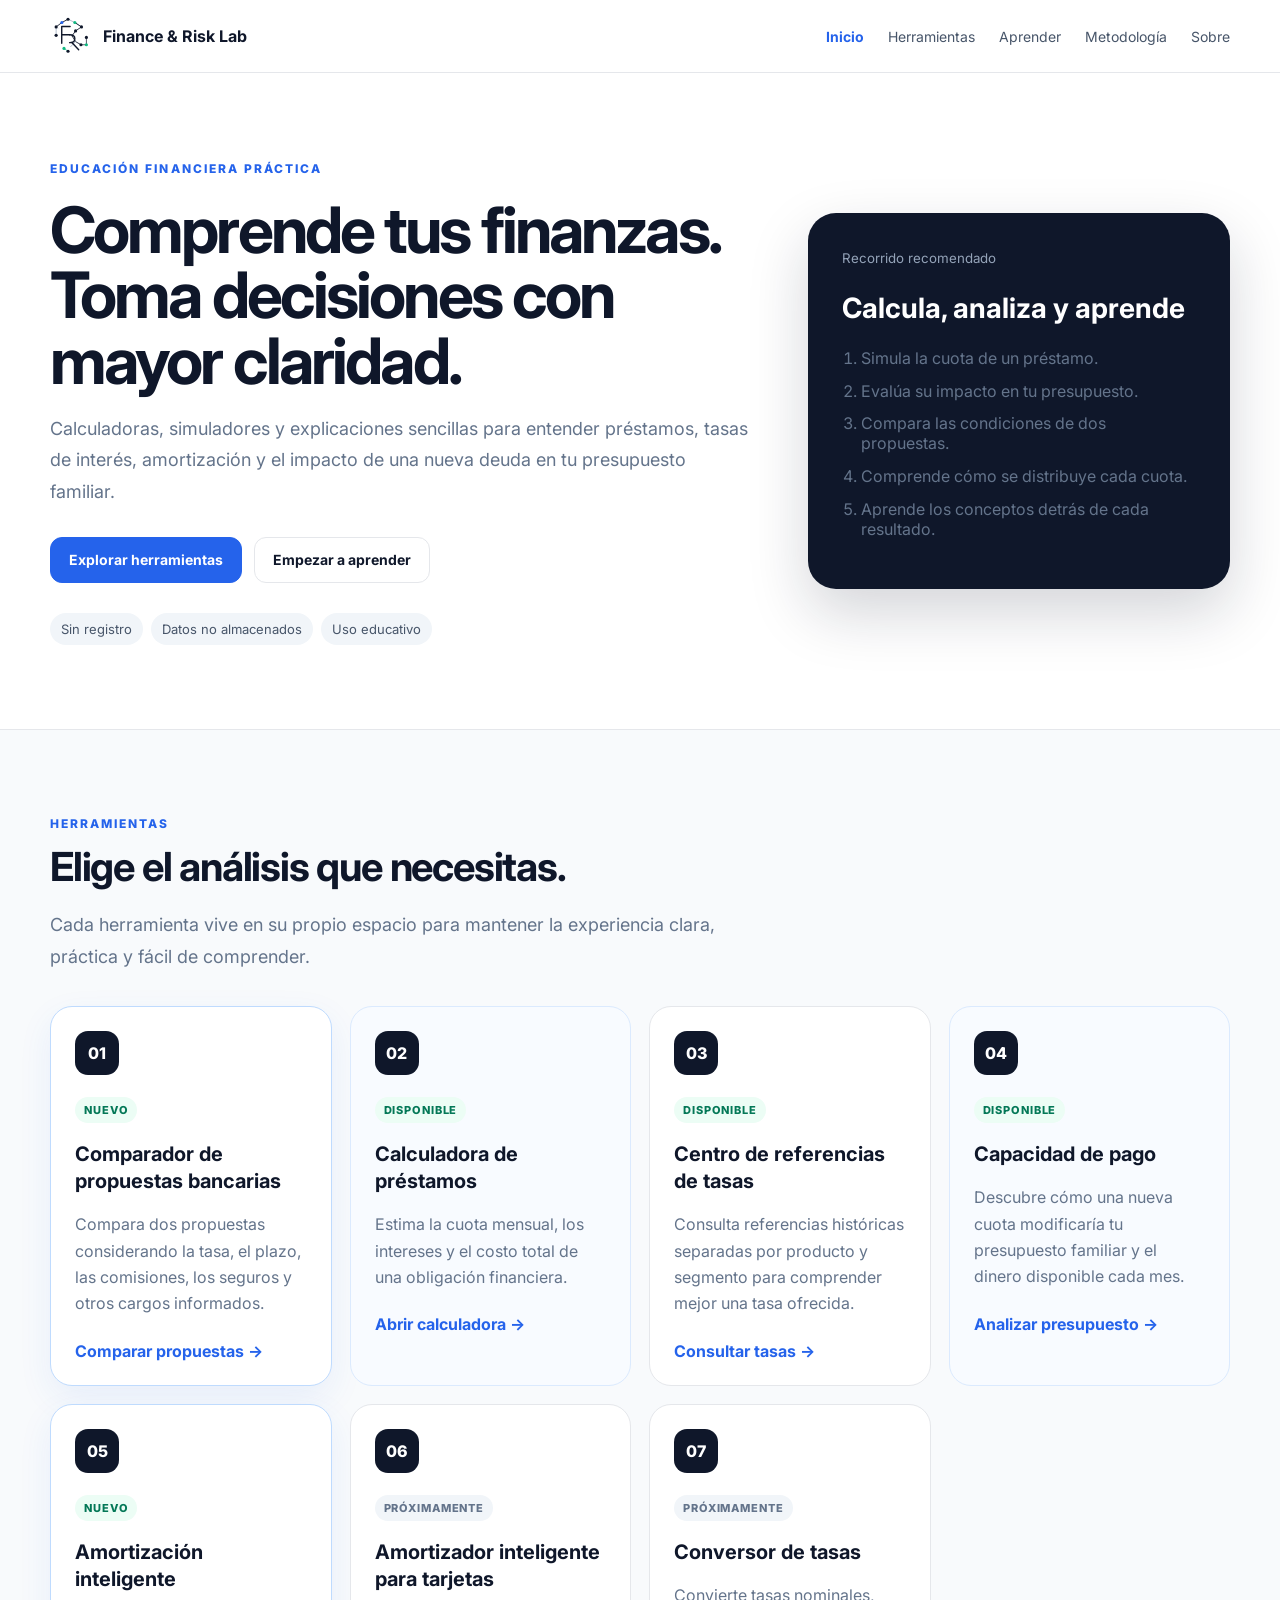
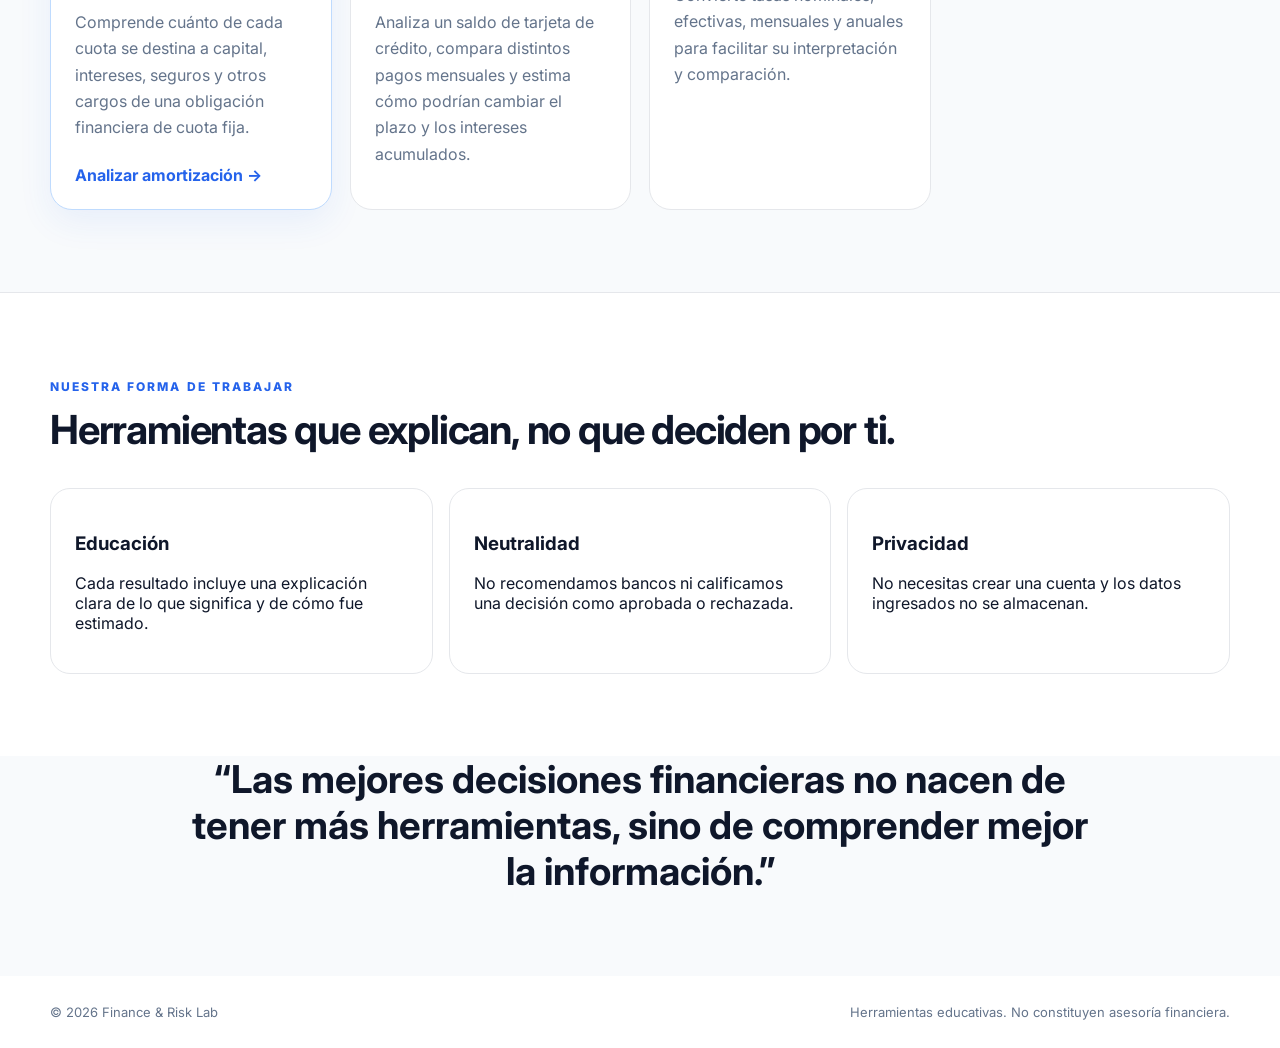
==== commit 35276760: "Add files via upload" ====
--- a/index.html
+++ b/index.html
@@ -10,7 +10,7 @@
 
   <meta
     name="description"
-    content="Herramientas educativas para comprender préstamos, tasas y capacidad de pago."
+    content="Herramientas educativas para comprender préstamos, tasas, capacidad de pago y amortización."
   >
 
   <title>Finance & Risk Lab</title>
@@ -53,7 +53,9 @@
           class="brand-logo"
         >
 
-        <span>Finance & Risk Lab</span>
+        <span>
+          Finance & Risk Lab
+        </span>
       </a>
 
       <nav>
@@ -100,8 +102,8 @@
 
           <p>
             Calculadoras, simuladores y explicaciones sencillas para
-            entender préstamos, tasas de interés y el impacto de una
-            nueva deuda en tu presupuesto familiar.
+            entender préstamos, tasas de interés, amortización y el
+            impacto de una nueva deuda en tu presupuesto familiar.
           </p>
 
           <div class="hero-actions">
@@ -121,22 +123,49 @@
           </div>
 
           <div class="chips">
-            <span>Sin registro</span>
-            <span>Datos no almacenados</span>
-            <span>Uso educativo</span>
+            <span>
+              Sin registro
+            </span>
+
+            <span>
+              Datos no almacenados
+            </span>
+
+            <span>
+              Uso educativo
+            </span>
           </div>
         </div>
 
         <aside class="hero-card">
-          <small>Recorrido recomendado</small>
-
-          <h2>Calcula, analiza y aprende</h2>
+          <small>
+            Recorrido recomendado
+          </small>
+
+          <h2>
+            Calcula, analiza y aprende
+          </h2>
 
           <ol class="journey">
-            <li>Simula la cuota de un préstamo.</li>
-            <li>Evalúa su impacto en tu presupuesto.</li>
-            <li>Compara las condiciones de dos propuestas.</li>
-            <li>Comprende los conceptos detrás del resultado.</li>
+            <li>
+              Simula la cuota de un préstamo.
+            </li>
+
+            <li>
+              Evalúa su impacto en tu presupuesto.
+            </li>
+
+            <li>
+              Compara las condiciones de dos propuestas.
+            </li>
+
+            <li>
+              Comprende cómo se distribuye cada cuota.
+            </li>
+
+            <li>
+              Aprende los conceptos detrás de cada resultado.
+            </li>
           </ol>
         </aside>
 
@@ -160,144 +189,183 @@
 
           <p>
             Cada herramienta vive en su propio espacio para mantener
-            la experiencia clara y rápida.
+            la experiencia clara, práctica y fácil de comprender.
           </p>
         </div>
 
         <div class="tools-grid compact-grid">
 
-  <article class="tool-card featured">
-    <div class="tool-icon">01</div>
-
-    <span class="status status-ready">
-      Nuevo
-    </span>
-
-    <h3>
-      Comparador de propuestas bancarias
-    </h3>
-
-    <p>
-      Compara dos propuestas considerando la tasa, el plazo,
-      las comisiones, los seguros y otros cargos informados.
-    </p>
-
-    <a
-      class="tool-link"
-      href="comparador.html"
-    >
-      Comparar propuestas →
-    </a>
-  </article>
-
-  <article class="tool-card featured-soft">
-    <div class="tool-icon">02</div>
-
-    <span class="status status-ready">
-      Disponible
-    </span>
-
-    <h3>
-      Calculadora de préstamos
-    </h3>
-
-    <p>
-      Estima la cuota mensual, los intereses y el costo total.
-    </p>
-
-    <a
-      class="tool-link"
-      href="calculadora.html"
-    >
-      Abrir calculadora →
-    </a>
-  </article>
-
-  <article class="tool-card">
-    <div class="tool-icon">03</div>
-
-    <span class="status status-ready">
-      Disponible
-    </span>
-
-    <h3>
-      Centro de referencias de tasas
-    </h3>
-
-    <p>
-      Consulta referencias históricas separadas por producto
-      y segmento.
-    </p>
-
-    <a
-      class="tool-link"
-      href="tasas.html"
-    >
-      Consultar tasas →
-    </a>
-  </article>
-
-  <article class="tool-card featured-soft">
-    <div class="tool-icon">04</div>
-
-    <span class="status status-ready">
-      Disponible
-    </span>
-
-    <h3>
-      Capacidad de pago
-    </h3>
-
-    <p>
-      Descubre cómo una nueva cuota modificaría tu presupuesto
-      familiar.
-    </p>
-
-    <a
-      class="tool-link"
-      href="capacidad-pago.html"
-    >
-      Analizar presupuesto →
-    </a>
-  </article>
-
-  <article class="tool-card">
-    <div class="tool-icon">05</div>
-
-    <span class="status">
-      Próximamente
-    </span>
-
-    <h3>
-      Amortización inteligente
-    </h3>
-
-    <p>
-      Descubre cuánto de cada cuota se destina a capital,
-      intereses, seguros y otros cargos, y analiza cómo los
-      pagos extraordinarios pueden reducir el plazo o el costo
-      total del préstamo.
-    </p>
-  </article>
-
-  <article class="tool-card">
-    <div class="tool-icon">06</div>
-
-    <span class="status">
-      Próximamente
-    </span>
-
-    <h3>
-      Conversor de tasas
-    </h3>
-
-    <p>
-      Convierte tasas nominales, efectivas, mensuales y anuales
-      para facilitar su comparación.
-    </p>
-  </article>
-
-</div>
+          <article class="tool-card featured">
+            <div class="tool-icon">
+              01
+            </div>
+
+            <span class="status status-ready">
+              Nuevo
+            </span>
+
+            <h3>
+              Comparador de propuestas bancarias
+            </h3>
+
+            <p>
+              Compara dos propuestas considerando la tasa, el plazo,
+              las comisiones, los seguros y otros cargos informados.
+            </p>
+
+            <a
+              class="tool-link"
+              href="comparador.html"
+            >
+              Comparar propuestas →
+            </a>
+          </article>
+
+          <article class="tool-card featured-soft">
+            <div class="tool-icon">
+              02
+            </div>
+
+            <span class="status status-ready">
+              Disponible
+            </span>
+
+            <h3>
+              Calculadora de préstamos
+            </h3>
+
+            <p>
+              Estima la cuota mensual, los intereses y el costo total
+              de una obligación financiera.
+            </p>
+
+            <a
+              class="tool-link"
+              href="calculadora.html"
+            >
+              Abrir calculadora →
+            </a>
+          </article>
+
+          <article class="tool-card">
+            <div class="tool-icon">
+              03
+            </div>
+
+            <span class="status status-ready">
+              Disponible
+            </span>
+
+            <h3>
+              Centro de referencias de tasas
+            </h3>
+
+            <p>
+              Consulta referencias históricas separadas por producto
+              y segmento para comprender mejor una tasa ofrecida.
+            </p>
+
+            <a
+              class="tool-link"
+              href="tasas.html"
+            >
+              Consultar tasas →
+            </a>
+          </article>
+
+          <article class="tool-card featured-soft">
+            <div class="tool-icon">
+              04
+            </div>
+
+            <span class="status status-ready">
+              Disponible
+            </span>
+
+            <h3>
+              Capacidad de pago
+            </h3>
+
+            <p>
+              Descubre cómo una nueva cuota modificaría tu presupuesto
+              familiar y el dinero disponible cada mes.
+            </p>
+
+            <a
+              class="tool-link"
+              href="capacidad-pago.html"
+            >
+              Analizar presupuesto →
+            </a>
+          </article>
+
+          <article class="tool-card featured">
+            <div class="tool-icon">
+              05
+            </div>
+
+            <span class="status status-ready">
+              Nuevo
+            </span>
+
+            <h3>
+              Amortización inteligente
+            </h3>
+
+            <p>
+              Comprende cuánto de cada cuota se destina a capital,
+              intereses, seguros y otros cargos de una obligación
+              financiera de cuota fija.
+            </p>
+
+            <a
+              class="tool-link"
+              href="amortizacion.html"
+            >
+              Analizar amortización →
+            </a>
+          </article>
+
+          <article class="tool-card">
+            <div class="tool-icon">
+              06
+            </div>
+
+            <span class="status">
+              Próximamente
+            </span>
+
+            <h3>
+              Amortizador inteligente para tarjetas
+            </h3>
+
+            <p>
+              Analiza un saldo de tarjeta de crédito, compara distintos
+              pagos mensuales y estima cómo podrían cambiar el plazo y
+              los intereses acumulados.
+            </p>
+          </article>
+
+          <article class="tool-card">
+            <div class="tool-icon">
+              07
+            </div>
+
+            <span class="status">
+              Próximamente
+            </span>
+
+            <h3>
+              Conversor de tasas
+            </h3>
+
+            <p>
+              Convierte tasas nominales, efectivas, mensuales y anuales
+              para facilitar su interpretación y comparación.
+            </p>
+          </article>
+
+        </div>
       </div>
     </section>
 
@@ -317,16 +385,20 @@
         <div class="principles-grid">
 
           <article>
-            <h3>Educación</h3>
+            <h3>
+              Educación
+            </h3>
 
             <p>
               Cada resultado incluye una explicación clara de lo que
-              significa.
+              significa y de cómo fue estimado.
             </p>
           </article>
 
           <article>
-            <h3>Neutralidad</h3>
+            <h3>
+              Neutralidad
+            </h3>
 
             <p>
               No recomendamos bancos ni calificamos una decisión como
@@ -335,7 +407,9 @@
           </article>
 
           <article>
-            <h3>Privacidad</h3>
+            <h3>
+              Privacidad
+            </h3>
 
             <p>
               No necesitas crear una cuenta y los datos ingresados no
@@ -371,4 +445,4 @@
   </footer>
 
 </body>
-</html>
+</html>
--- a/styles.css
+++ b/styles.css
@@ -87,6 +87,7 @@
   width: 42px;
   height: 42px;
   flex-shrink: 0;
+  object-fit: contain;
 }
 
 .nav-wrap nav {
@@ -154,14 +155,22 @@
 }
 
 .button {
+  display: inline-flex;
+  align-items: center;
+  justify-content: center;
+  min-height: 46px;
   padding: 13px 18px;
   border-radius: 12px;
   text-decoration: none;
+  font-family: inherit;
   font-size: 14px;
   font-weight: 700;
+  line-height: 1.2;
+  cursor: pointer;
   transition:
     background 0.2s ease,
     border-color 0.2s ease,
+    color 0.2s ease,
     transform 0.2s ease;
 }
 
@@ -169,12 +178,19 @@
   transform: translateY(-1px);
 }
 
+.button:focus-visible {
+  outline: 3px solid rgba(37, 99, 235, 0.18);
+  outline-offset: 2px;
+}
+
 .primary {
+  border: 1px solid var(--brand-blue);
   background: var(--brand-blue);
   color: var(--white);
 }
 
 .primary:hover {
+  border-color: var(--brand-navy);
   background: var(--brand-navy);
 }
 
@@ -1231,8 +1247,30 @@
 }
 
 @media (max-width: 900px) {
+  .nav-wrap {
+    align-items: stretch;
+    flex-direction: column;
+    gap: 12px;
+  }
+
   .nav-wrap nav {
+    display: flex;
+    flex-wrap: nowrap;
+    justify-content: flex-start;
+    gap: 20px;
+    width: 100%;
+    padding-bottom: 4px;
+    overflow-x: auto;
+    scrollbar-width: none;
+  }
+
+  .nav-wrap nav::-webkit-scrollbar {
     display: none;
+  }
+
+  .nav-wrap nav a {
+    flex: 0 0 auto;
+    white-space: nowrap;
   }
 
   .hero-grid,
@@ -1334,6 +1372,7 @@
     height: 64px;
   }
 }
+
 /* =====================================================
    COMPARADOR DE PROPUESTAS BANCARIAS
    Aislado mediante body[data-page="comparator"]
@@ -1692,6 +1731,7 @@
     text-align: center;
   }
 }
+
 @media print {
   body[data-page="comparator"] {
     background: #ffffff;
@@ -1729,3 +1769,713 @@
     page-break-inside: avoid;
   }
 }
+
+/* =====================================================
+   AMORTIZACIÓN INTELIGENTE
+   Solo afecta amortizacion.html
+   ===================================================== */
+
+body[data-page="amortization"] main .tools-grid {
+  grid-template-columns: repeat(2, minmax(0, 1fr));
+}
+
+body[data-page="amortization"] main .tool-card {
+  display: flex;
+  min-height: 290px;
+  flex-direction: column;
+  align-items: flex-start;
+}
+
+body[data-page="amortization"] main .tool-card p {
+  flex: 1;
+}
+
+body[data-page="amortization"] main .tool-card .button {
+  margin-top: 16px;
+}
+
+body[data-page="amortization"] button[data-amortization-mode][aria-pressed="true"] {
+  border-color: var(--brand-teal);
+  background: var(--brand-teal);
+}
+
+body[data-page="amortization"] #amortization-selection {
+  margin-top: 24px;
+  border-color: #a7f3d0;
+  background: #ecfdf5;
+  box-shadow: none;
+}
+
+body[data-page="amortization"] #amortization-selection-title {
+  margin: 8px 0;
+  font-size: 24px;
+}
+
+body[data-page="amortization"] #amortization-selection-text {
+  margin: 0;
+  color: var(--muted);
+  line-height: 1.65;
+}
+
+body[data-page="amortization"] #amortization-form-section {
+  border-top: 1px solid var(--line);
+  border-bottom: 1px solid var(--line);
+  background: #ffffff;
+}
+
+body[data-page="amortization"] #amortization-form-section > .container > .panel {
+  padding: 30px;
+}
+
+body[data-page="amortization"] #amortization-calculator-option {
+  margin-bottom: 24px;
+}
+
+body[data-page="amortization"] #amortization-calculator-option .notice {
+  background: #eff6ff;
+  border-color: #bfdbfe;
+}
+
+body[data-page="amortization"] #amortization-calculator-option .notice strong {
+  display: block;
+  color: var(--brand-navy);
+}
+
+body[data-page="amortization"] #amortization-calculator-option .notice p {
+  margin: 8px 0 0;
+}
+
+body[data-page="amortization"] #amortization-calculator-option .button-row {
+  display: flex;
+  flex-wrap: wrap;
+  gap: 10px;
+  margin-top: 18px;
+}
+
+body[data-page="amortization"] #amortization-form .form-grid {
+  display: grid;
+  grid-template-columns: repeat(2, minmax(0, 1fr));
+  align-items: start;
+  gap: 18px;
+}
+
+body[data-page="amortization"] #amortization-form .field {
+  min-width: 0;
+  padding: 18px;
+  border: 1px solid var(--line);
+  border-radius: 16px;
+  background: var(--surface-soft);
+}
+
+body[data-page="amortization"] #amortization-form .field:focus-within {
+  border-color: #93c5fd;
+  background: #ffffff;
+  box-shadow: 0 0 0 3px rgba(37, 99, 235, 0.08);
+}
+
+body[data-page="amortization"] #amortization-form .field > label {
+  display: block;
+  margin-bottom: 8px;
+  color: #334155;
+  font-size: 14px;
+  font-weight: 700;
+}
+
+body[data-page="amortization"] #amortization-form .field > input,
+body[data-page="amortization"] #amortization-form .field > select {
+  width: 100%;
+  height: 50px;
+  padding: 0 14px;
+  border: 1px solid var(--border-strong);
+  border-radius: 12px;
+  background: var(--surface-main);
+  color: var(--ink);
+  font: inherit;
+  outline: none;
+}
+
+body[data-page="amortization"] #amortization-form .field > input:focus,
+body[data-page="amortization"] #amortization-form .field > select:focus {
+  border-color: var(--brand-blue);
+  box-shadow: 0 0 0 3px rgba(37, 99, 235, 0.1);
+}
+
+body[data-page="amortization"] #amortization-form .field > small {
+  display: block;
+  margin-top: 9px;
+  color: var(--muted);
+  font-size: 12.5px;
+  line-height: 1.55;
+}
+
+body[data-page="amortization"] #amortization-form .field-help {
+  margin-top: 12px;
+  padding-top: 12px;
+  border-top: 1px solid rgba(15, 23, 42, 0.1);
+}
+
+body[data-page="amortization"] #amortization-form .field-help summary {
+  position: relative;
+  padding-right: 28px;
+  color: var(--brand-blue);
+  font-size: 13px;
+  font-weight: 700;
+  line-height: 1.45;
+  cursor: pointer;
+  list-style: none;
+}
+
+body[data-page="amortization"] #amortization-form .field-help summary::-webkit-details-marker {
+  display: none;
+}
+
+body[data-page="amortization"] #amortization-form .field-help summary::after {
+  content: "+";
+  position: absolute;
+  top: -1px;
+  right: 0;
+  display: grid;
+  place-items: center;
+  width: 22px;
+  height: 22px;
+  border-radius: 7px;
+  background: #dbeafe;
+  color: #1d4ed8;
+  line-height: 1;
+}
+
+body[data-page="amortization"] #amortization-form .field-help[open] summary::after {
+  content: "−";
+}
+
+body[data-page="amortization"] #amortization-form .field-help p {
+  margin: 10px 0 0;
+  padding: 10px 12px;
+  border-radius: 10px;
+  background: #ffffff;
+  color: var(--muted);
+  font-size: 12.5px;
+  line-height: 1.55;
+}
+
+body[data-page="amortization"] #amortization-update-status {
+  margin-top: 20px;
+  border-color: #a7f3d0;
+  background: #ecfdf5;
+  color: #047857;
+  font-size: 13px;
+  font-weight: 650;
+}
+
+body[data-page="amortization"] #amortization-results-section {
+  border-top: 1px solid var(--line);
+  background: var(--surface-soft);
+}
+
+body[data-page="amortization"] #amortization-results-empty {
+  max-width: 820px;
+  border: 2px dashed #bfdbfe;
+  background: #ffffff;
+  box-shadow: none;
+}
+
+body[data-page="amortization"] #amortization-results-empty strong {
+  display: block;
+  color: var(--brand-navy);
+}
+
+body[data-page="amortization"] #amortization-results-empty p {
+  margin: 8px 0 0;
+  color: var(--muted);
+  line-height: 1.65;
+}
+
+body[data-page="amortization"] #amortization-results {
+  display: grid;
+  gap: 22px;
+}
+
+body[data-page="amortization"] #amortization-results[hidden] {
+  display: none !important;
+}
+
+body[data-page="amortization"] .amortization-payment-summary {
+  padding: 34px;
+  border-color: #1e293b;
+  background: var(--brand-navy);
+  color: #ffffff;
+  box-shadow: 0 18px 45px rgba(15, 23, 42, 0.16);
+}
+
+body[data-page="amortization"] .amortization-payment-summary > .eyebrow {
+  color: #93c5fd;
+}
+
+body[data-page="amortization"] .amortization-payment-summary > p:not(.amortization-main-value) {
+  max-width: 760px;
+  color: #cbd5e1;
+  line-height: 1.65;
+}
+
+body[data-page="amortization"] .amortization-main-value {
+  margin: 12px 0;
+  color: #ffffff;
+  font-size: clamp(2.5rem, 6vw, 4.5rem);
+  font-weight: 800;
+  line-height: 1;
+  letter-spacing: -0.045em;
+}
+
+body[data-page="amortization"] .amortization-summary-grid {
+  display: grid;
+  grid-template-columns: repeat(3, minmax(0, 1fr));
+  gap: 12px;
+  margin-top: 26px;
+}
+
+body[data-page="amortization"] .amortization-summary-item {
+  min-width: 0;
+  padding: 17px;
+  border: 1px solid rgba(255, 255, 255, 0.13);
+  border-radius: 14px;
+  background: rgba(255, 255, 255, 0.06);
+}
+
+body[data-page="amortization"] .amortization-summary-item span {
+  display: block;
+  color: #cbd5e1;
+  font-size: 12.5px;
+  line-height: 1.4;
+}
+
+body[data-page="amortization"] .amortization-summary-item strong {
+  display: block;
+  margin-top: 9px;
+  overflow-wrap: anywhere;
+  color: #ffffff;
+  font-size: 21px;
+}
+
+body[data-page="amortization"] .amortization-breakdown-grid {
+  display: grid;
+  grid-template-columns: repeat(4, minmax(0, 1fr));
+  gap: 15px;
+}
+
+body[data-page="amortization"] .amortization-component {
+  min-width: 0;
+  padding: 22px;
+  border-color: #dbeafe;
+  box-shadow: 0 8px 24px rgba(15, 23, 42, 0.05);
+}
+
+body[data-page="amortization"] .amortization-component-value {
+  display: block;
+  margin-top: 12px;
+  overflow-wrap: anywhere;
+  color: var(--brand-navy);
+  font-size: clamp(1.4rem, 3vw, 1.9rem);
+  line-height: 1.15;
+}
+
+body[data-page="amortization"] .amortization-component-percent {
+  display: inline-block;
+  margin-top: 10px;
+  padding: 5px 9px;
+  border-radius: 999px;
+  font-size: 12px;
+  font-weight: 800;
+}
+
+body[data-page="amortization"] .amortization-component > p {
+  margin: 16px 0 0;
+  color: var(--muted);
+  font-size: 13px;
+  line-height: 1.6;
+}
+
+body[data-page="amortization"] .amortization-bar {
+  width: 100%;
+  height: 12px;
+  margin-top: 16px;
+  overflow: hidden;
+  border-radius: 999px;
+  background: #e2e8f0;
+}
+
+body[data-page="amortization"] .amortization-bar > span {
+  display: block;
+  width: 0;
+  min-width: 0;
+  height: 100%;
+  border-radius: inherit;
+  transition: width 0.35s ease;
+}
+
+body[data-page="amortization"] #amortization-capital-bar {
+  background: var(--brand-teal);
+}
+
+body[data-page="amortization"] #amortization-capital-percent {
+  background: #ecfdf5;
+  color: #047857;
+}
+
+body[data-page="amortization"] #amortization-interest-bar {
+  background: var(--brand-blue);
+}
+
+body[data-page="amortization"] #amortization-interest-percent {
+  background: #eff6ff;
+  color: #1d4ed8;
+}
+
+body[data-page="amortization"] #amortization-insurance-bar {
+  background: #7c3aed;
+}
+
+body[data-page="amortization"] #amortization-insurance-percent {
+  background: #f5f3ff;
+  color: #6d28d9;
+}
+
+body[data-page="amortization"] #amortization-other-bar {
+  background: #d97706;
+}
+
+body[data-page="amortization"] #amortization-other-percent {
+  background: #fffbeb;
+  color: #b45309;
+}
+
+body[data-page="amortization"] #amortization-explanation {
+  padding: 28px;
+  border-color: #bfdbfe;
+  background: #ffffff;
+}
+
+body[data-page="amortization"] #amortization-explanation h3 {
+  margin: 9px 0 20px;
+  color: var(--brand-navy);
+  font-size: 24px;
+}
+
+body[data-page="amortization"] #amortization-explanation p {
+  margin: 10px 0;
+  padding: 14px 16px;
+  border-left: 4px solid var(--brand-blue);
+  border-radius: 9px;
+  background: var(--surface-soft);
+  color: var(--muted);
+  line-height: 1.65;
+}
+
+body[data-page="amortization"] #amortization-capital-explanation {
+  border-left-color: var(--brand-teal);
+}
+
+body[data-page="amortization"] #amortization-costs-explanation {
+  border-left-color: #d97706;
+}
+
+body[data-page="amortization"] #amortization-results > .notice {
+  border-color: #fed7aa;
+  background: #fff7ed;
+  color: #9a3412;
+  font-size: 13px;
+}
+
+body[data-page="amortization"] #amortization-results > .notice strong {
+  color: #7c2d12;
+}
+
+body[data-page="amortization"] [hidden] {
+  display: none !important;
+}
+
+@media (max-width: 1050px) {
+  body[data-page="amortization"] .amortization-breakdown-grid {
+    grid-template-columns: repeat(2, minmax(0, 1fr));
+  }
+}
+
+@media (max-width: 900px) {
+  body[data-page="amortization"] main .tools-grid,
+  body[data-page="amortization"] #amortization-form .form-grid {
+    grid-template-columns: 1fr;
+  }
+
+  body[data-page="amortization"] .amortization-summary-grid {
+    grid-template-columns: 1fr;
+  }
+
+  body[data-page="amortization"] main .tool-card {
+    min-height: 0;
+  }
+}
+
+@media (max-width: 640px) {
+  body[data-page="amortization"] #amortization-form-section > .container > .panel,
+  body[data-page="amortization"] .amortization-payment-summary,
+  body[data-page="amortization"] #amortization-explanation {
+    padding: 20px;
+  }
+
+  body[data-page="amortization"] #amortization-form .field,
+  body[data-page="amortization"] .amortization-component {
+    padding: 16px;
+  }
+
+  body[data-page="amortization"] .amortization-breakdown-grid {
+    grid-template-columns: 1fr;
+  }
+
+  body[data-page="amortization"] #amortization-calculator-option .button-row {
+    flex-direction: column;
+  }
+
+  body[data-page="amortization"] #amortization-calculator-option .button-row .button,
+  body[data-page="amortization"] main .tool-card .button {
+    width: 100%;
+  }
+}
+
+/* =====================================================
+   IMPRESIÓN — AMORTIZACIÓN INTELIGENTE
+   Solo afecta amortizacion.html
+   ===================================================== */
+
+body[data-page="amortization"] .amortization-print-actions {
+  display: flex;
+  justify-content: flex-end;
+  margin-top: 2px;
+}
+
+body[data-page="amortization"] .amortization-print-actions .button {
+  gap: 8px;
+}
+
+@media (max-width: 640px) {
+  body[data-page="amortization"] .amortization-print-actions {
+    justify-content: stretch;
+  }
+
+  body[data-page="amortization"] .amortization-print-actions .button {
+    width: 100%;
+  }
+}
+
+@media print {
+  @page {
+    size: auto;
+    margin: 14mm;
+  }
+
+  body[data-page="amortization"] {
+    margin: 0;
+    background: #ffffff;
+    color: #000000;
+    font-size: 10pt;
+    print-color-adjust: exact;
+    -webkit-print-color-adjust: exact;
+  }
+
+  body[data-page="amortization"] .site-header,
+  body[data-page="amortization"] footer,
+  body[data-page="amortization"] main > section:not(#amortization-results-section),
+  body[data-page="amortization"] #amortization-results-empty,
+  body[data-page="amortization"] .amortization-print-actions {
+    display: none !important;
+  }
+
+  body[data-page="amortization"] main,
+  body[data-page="amortization"] #amortization-results-section,
+  body[data-page="amortization"] #amortization-results-section > .container {
+    display: block;
+    width: 100%;
+    max-width: none;
+    margin: 0;
+    padding: 0;
+    background: #ffffff;
+    border: 0;
+  }
+
+  body[data-page="amortization"] #amortization-results[hidden] {
+    display: none !important;
+  }
+
+  body[data-page="amortization"] #amortization-results {
+    display: block;
+  }
+
+  body[data-page="amortization"] #amortization-results-section .section-heading {
+    margin: 0 0 18px;
+    padding-bottom: 14px;
+    border-bottom: 2px solid #0f172a;
+  }
+
+  body[data-page="amortization"] #amortization-results-section .section-heading::before {
+    content: "Finance & Risk Lab";
+    display: block;
+    margin-bottom: 8px;
+    color: #0f172a;
+    font-size: 11pt;
+    font-weight: 800;
+  }
+
+  body[data-page="amortization"] #amortization-results-section .section-heading h2 {
+    margin: 4px 0 6px;
+    color: #000000;
+    font-size: 22pt;
+  }
+
+  body[data-page="amortization"] #amortization-results-section .section-heading p {
+    margin: 0;
+    color: #334155;
+    font-size: 9.5pt;
+    line-height: 1.5;
+  }
+
+  body[data-page="amortization"] #amortization-results-section .eyebrow {
+    color: #334155;
+    font-size: 8pt;
+  }
+
+  body[data-page="amortization"] .panel {
+    border: 1px solid #cbd5e1;
+    box-shadow: none;
+  }
+
+  body[data-page="amortization"] .amortization-payment-summary {
+    margin-bottom: 14px;
+    padding: 18px;
+    border: 2px solid #0f172a;
+    background: #ffffff;
+    color: #000000;
+    box-shadow: none;
+    break-inside: avoid;
+    page-break-inside: avoid;
+  }
+
+  body[data-page="amortization"] .amortization-payment-summary > .eyebrow {
+    color: #334155;
+  }
+
+  body[data-page="amortization"] .amortization-payment-summary > p:not(.amortization-main-value) {
+    color: #334155;
+    font-size: 9pt;
+  }
+
+  body[data-page="amortization"] .amortization-main-value {
+    margin: 8px 0;
+    color: #000000;
+    font-size: 31pt;
+  }
+
+  body[data-page="amortization"] .amortization-summary-grid {
+    grid-template-columns: repeat(3, minmax(0, 1fr));
+    gap: 8px;
+    margin-top: 14px;
+  }
+
+  body[data-page="amortization"] .amortization-summary-item {
+    padding: 10px;
+    border: 1px solid #cbd5e1;
+    background: #ffffff;
+  }
+
+  body[data-page="amortization"] .amortization-summary-item span {
+    color: #475569;
+    font-size: 8pt;
+  }
+
+  body[data-page="amortization"] .amortization-summary-item strong {
+    margin-top: 5px;
+    color: #000000;
+    font-size: 12pt;
+  }
+
+  body[data-page="amortization"] .amortization-breakdown-grid {
+    display: grid;
+    grid-template-columns: repeat(2, minmax(0, 1fr));
+    gap: 10px;
+    margin-bottom: 14px;
+  }
+
+  body[data-page="amortization"] .amortization-component {
+    padding: 14px;
+    border: 1px solid #cbd5e1;
+    box-shadow: none;
+    break-inside: avoid;
+    page-break-inside: avoid;
+  }
+
+  body[data-page="amortization"] .amortization-component-value {
+    margin-top: 7px;
+    color: #000000;
+    font-size: 16pt;
+  }
+
+  body[data-page="amortization"] .amortization-component-percent {
+    margin-top: 6px;
+    padding: 3px 7px;
+    border: 1px solid #cbd5e1;
+    background: #ffffff !important;
+    color: #000000 !important;
+    font-size: 8pt;
+  }
+
+  body[data-page="amortization"] .amortization-component > p {
+    margin-top: 10px;
+    color: #334155;
+    font-size: 8.5pt;
+    line-height: 1.45;
+  }
+
+  body[data-page="amortization"] .amortization-bar {
+    height: 8px;
+    margin-top: 10px;
+    border: 1px solid #cbd5e1;
+    background: #e2e8f0;
+  }
+
+  body[data-page="amortization"] #amortization-explanation {
+    margin-bottom: 14px;
+    padding: 16px;
+    border: 1px solid #94a3b8;
+    background: #ffffff;
+    break-inside: avoid;
+    page-break-inside: avoid;
+  }
+
+  body[data-page="amortization"] #amortization-explanation h3 {
+    margin: 6px 0 10px;
+    color: #000000;
+    font-size: 14pt;
+  }
+
+  body[data-page="amortization"] #amortization-explanation p {
+    margin: 6px 0;
+    padding: 8px 10px;
+    border-left: 3px solid #475569;
+    background: #f8fafc;
+    color: #334155;
+    font-size: 8.5pt;
+    line-height: 1.45;
+  }
+
+  body[data-page="amortization"] #amortization-results > .notice {
+    padding: 12px;
+    border: 1px solid #94a3b8;
+    background: #ffffff;
+    color: #334155;
+    font-size: 8.5pt;
+    line-height: 1.5;
+    break-inside: avoid;
+    page-break-inside: avoid;
+  }
+
+  body[data-page="amortization"] #amortization-results > .notice strong {
+    color: #000000;
+  }
+}
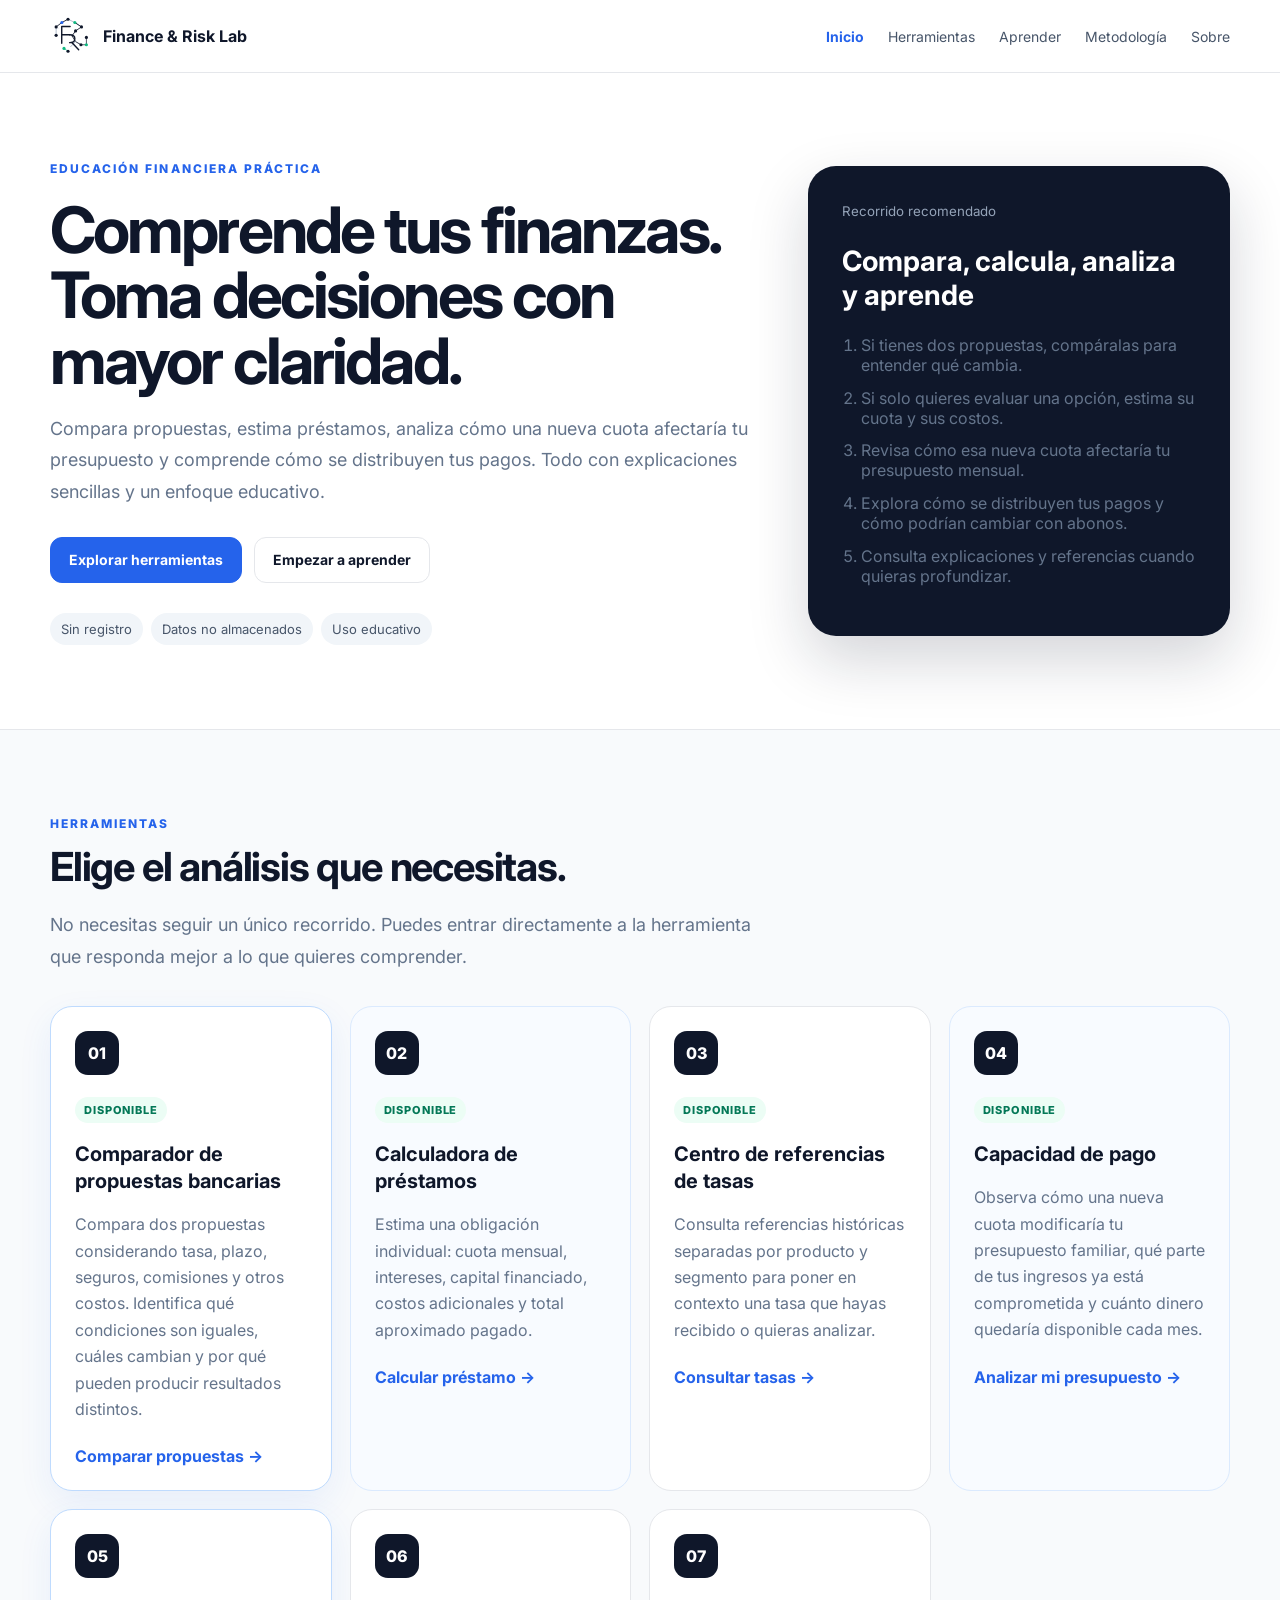
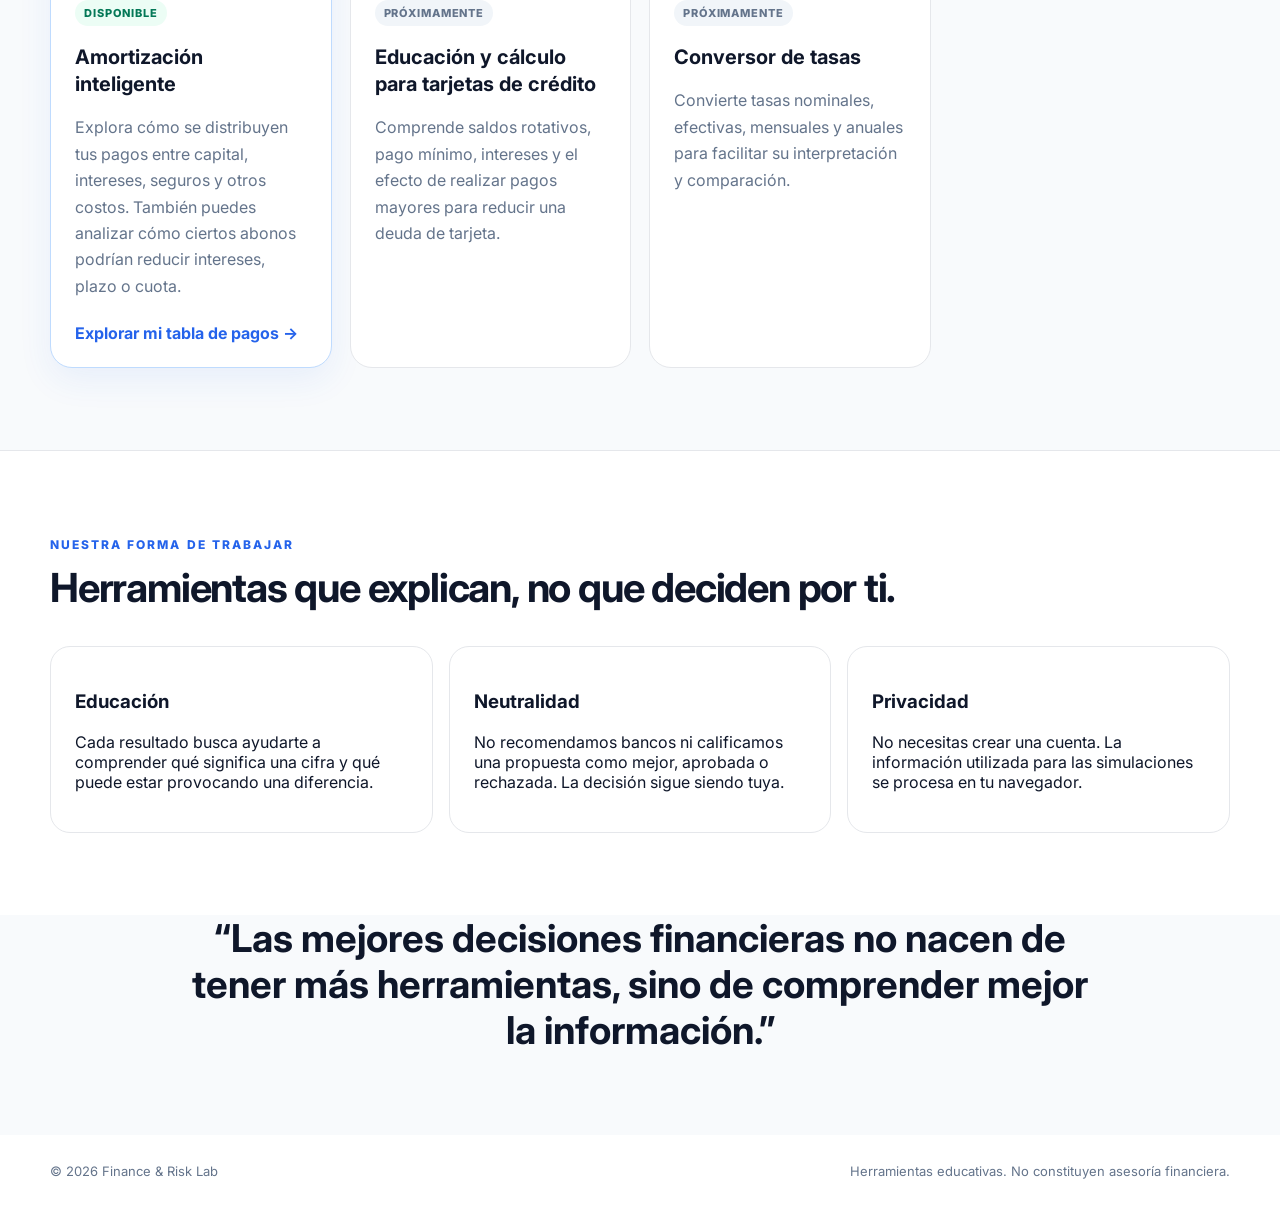
==== commit bc492d87: "Add files via upload" ====
--- a/index.html
+++ b/index.html
@@ -2,35 +2,28 @@
 <html lang="es">
 <head>
   <meta charset="UTF-8">
-
   <meta
     name="viewport"
     content="width=device-width, initial-scale=1"
   >
-
   <meta
     name="description"
-    content="Herramientas educativas para comprender préstamos, tasas, capacidad de pago y amortización."
-  >
-
+    content="Herramientas educativas para comparar propuestas, calcular préstamos, analizar capacidad de pago, consultar tasas y comprender tablas de amortización."
+  >
   <title>Finance & Risk Lab</title>
-
   <link
     rel="preconnect"
     href="https://fonts.googleapis.com"
   >
-
   <link
     rel="preconnect"
     href="https://fonts.gstatic.com"
     crossorigin
   >
-
   <link
     href="https://fonts.googleapis.com/css2?family=Inter:wght@400;500;600;700;800&display=swap"
     rel="stylesheet"
   >
-
   <link
     rel="stylesheet"
     href="styles.css"
@@ -41,7 +34,6 @@
 
   <header class="site-header">
     <div class="container nav-wrap">
-
       <a
         href="index.html"
         class="brand"
@@ -52,37 +44,16 @@
           alt=""
           class="brand-logo"
         >
-
-        <span>
-          Finance & Risk Lab
-        </span>
+        <span>Finance & Risk Lab</span>
       </a>
 
       <nav>
-        <a
-          class="active"
-          href="index.html"
-        >
-          Inicio
-        </a>
-
-        <a href="#herramientas">
-          Herramientas
-        </a>
-
-        <a href="aprender.html">
-          Aprender
-        </a>
-
-        <a href="metodologia.html">
-          Metodología
-        </a>
-
-        <a href="sobre.html">
-          Sobre
-        </a>
+        <a class="active" href="index.html">Inicio</a>
+        <a href="#herramientas">Herramientas</a>
+        <a href="aprender.html">Aprender</a>
+        <a href="metodologia.html">Metodología</a>
+        <a href="sobre.html">Sobre</a>
       </nav>
-
     </div>
   </header>
 
@@ -92,79 +63,54 @@
       <div class="container hero-grid">
 
         <div>
-          <span class="eyebrow">
-            Educación financiera práctica
-          </span>
+          <span class="eyebrow">Educación financiera práctica</span>
 
           <h1>
             Comprende tus finanzas. Toma decisiones con mayor claridad.
           </h1>
 
           <p>
-            Calculadoras, simuladores y explicaciones sencillas para
-            entender préstamos, tasas de interés, amortización y el
-            impacto de una nueva deuda en tu presupuesto familiar.
+            Compara propuestas, estima préstamos, analiza cómo una nueva cuota
+            afectaría tu presupuesto y comprende cómo se distribuyen tus pagos.
+            Todo con explicaciones sencillas y un enfoque educativo.
           </p>
 
           <div class="hero-actions">
-            <a
-              class="button primary"
-              href="#herramientas"
-            >
+            <a class="button primary" href="#herramientas">
               Explorar herramientas
             </a>
-
-            <a
-              class="button secondary"
-              href="aprender.html"
-            >
+            <a class="button secondary" href="aprender.html">
               Empezar a aprender
             </a>
           </div>
 
           <div class="chips">
-            <span>
-              Sin registro
-            </span>
-
-            <span>
-              Datos no almacenados
-            </span>
-
-            <span>
-              Uso educativo
-            </span>
+            <span>Sin registro</span>
+            <span>Datos no almacenados</span>
+            <span>Uso educativo</span>
           </div>
         </div>
 
         <aside class="hero-card">
-          <small>
-            Recorrido recomendado
-          </small>
-
-          <h2>
-            Calcula, analiza y aprende
-          </h2>
+          <small>Recorrido recomendado</small>
+
+          <h2>Compara, calcula, analiza y aprende</h2>
 
           <ol class="journey">
             <li>
-              Simula la cuota de un préstamo.
-            </li>
-
-            <li>
-              Evalúa su impacto en tu presupuesto.
-            </li>
-
-            <li>
-              Compara las condiciones de dos propuestas.
-            </li>
-
-            <li>
-              Comprende cómo se distribuye cada cuota.
-            </li>
-
-            <li>
-              Aprende los conceptos detrás de cada resultado.
+              Si tienes dos propuestas, compáralas para entender qué cambia.
+            </li>
+            <li>
+              Si solo quieres evaluar una opción, estima su cuota y sus costos.
+            </li>
+            <li>
+              Revisa cómo esa nueva cuota afectaría tu presupuesto mensual.
+            </li>
+            <li>
+              Explora cómo se distribuyen tus pagos y cómo podrían cambiar con abonos.
+            </li>
+            <li>
+              Consulta explicaciones y referencias cuando quieras profundizar.
             </li>
           </ol>
         </aside>
@@ -172,196 +118,126 @@
       </div>
     </section>
 
-    <section
-      id="herramientas"
-      class="section tools-section"
-    >
+    <section id="herramientas" class="section tools-section">
       <div class="container">
 
         <div class="section-heading">
-          <span class="eyebrow">
-            Herramientas
-          </span>
-
-          <h2>
-            Elige el análisis que necesitas.
-          </h2>
+          <span class="eyebrow">Herramientas</span>
+
+          <h2>Elige el análisis que necesitas.</h2>
 
           <p>
-            Cada herramienta vive en su propio espacio para mantener
-            la experiencia clara, práctica y fácil de comprender.
+            No necesitas seguir un único recorrido. Puedes entrar directamente
+            a la herramienta que responda mejor a lo que quieres comprender.
           </p>
         </div>
 
         <div class="tools-grid compact-grid">
 
           <article class="tool-card featured">
-            <div class="tool-icon">
-              01
-            </div>
-
-            <span class="status status-ready">
-              Nuevo
-            </span>
-
-            <h3>
-              Comparador de propuestas bancarias
-            </h3>
-
-            <p>
-              Compara dos propuestas considerando la tasa, el plazo,
-              las comisiones, los seguros y otros cargos informados.
-            </p>
-
-            <a
-              class="tool-link"
-              href="comparador.html"
-            >
+            <div class="tool-icon">01</div>
+            <span class="status status-ready">Disponible</span>
+
+            <h3>Comparador de propuestas bancarias</h3>
+
+            <p>
+              Compara dos propuestas considerando tasa, plazo, seguros,
+              comisiones y otros costos. Identifica qué condiciones son iguales,
+              cuáles cambian y por qué pueden producir resultados distintos.
+            </p>
+
+            <a class="tool-link" href="comparador.html">
               Comparar propuestas →
             </a>
           </article>
 
           <article class="tool-card featured-soft">
-            <div class="tool-icon">
-              02
-            </div>
-
-            <span class="status status-ready">
-              Disponible
-            </span>
-
-            <h3>
-              Calculadora de préstamos
-            </h3>
-
-            <p>
-              Estima la cuota mensual, los intereses y el costo total
-              de una obligación financiera.
-            </p>
-
-            <a
-              class="tool-link"
-              href="calculadora.html"
-            >
-              Abrir calculadora →
+            <div class="tool-icon">02</div>
+            <span class="status status-ready">Disponible</span>
+
+            <h3>Calculadora de préstamos</h3>
+
+            <p>
+              Estima una obligación individual: cuota mensual, intereses,
+              capital financiado, costos adicionales y total aproximado pagado.
+            </p>
+
+            <a class="tool-link" href="calculadora.html">
+              Calcular préstamo →
             </a>
           </article>
 
           <article class="tool-card">
-            <div class="tool-icon">
-              03
-            </div>
-
-            <span class="status status-ready">
-              Disponible
-            </span>
-
-            <h3>
-              Centro de referencias de tasas
-            </h3>
-
-            <p>
-              Consulta referencias históricas separadas por producto
-              y segmento para comprender mejor una tasa ofrecida.
-            </p>
-
-            <a
-              class="tool-link"
-              href="tasas.html"
-            >
+            <div class="tool-icon">03</div>
+            <span class="status status-ready">Disponible</span>
+
+            <h3>Centro de referencias de tasas</h3>
+
+            <p>
+              Consulta referencias históricas separadas por producto y segmento
+              para poner en contexto una tasa que hayas recibido o quieras analizar.
+            </p>
+
+            <a class="tool-link" href="tasas.html">
               Consultar tasas →
             </a>
           </article>
 
           <article class="tool-card featured-soft">
-            <div class="tool-icon">
-              04
-            </div>
-
-            <span class="status status-ready">
-              Disponible
-            </span>
-
-            <h3>
-              Capacidad de pago
-            </h3>
-
-            <p>
-              Descubre cómo una nueva cuota modificaría tu presupuesto
-              familiar y el dinero disponible cada mes.
-            </p>
-
-            <a
-              class="tool-link"
-              href="capacidad-pago.html"
-            >
-              Analizar presupuesto →
+            <div class="tool-icon">04</div>
+            <span class="status status-ready">Disponible</span>
+
+            <h3>Capacidad de pago</h3>
+
+            <p>
+              Observa cómo una nueva cuota modificaría tu presupuesto familiar,
+              qué parte de tus ingresos ya está comprometida y cuánto dinero
+              quedaría disponible cada mes.
+            </p>
+
+            <a class="tool-link" href="capacidad-pago.html">
+              Analizar mi presupuesto →
             </a>
           </article>
 
           <article class="tool-card featured">
-            <div class="tool-icon">
-              05
-            </div>
-
-            <span class="status status-ready">
-              Nuevo
-            </span>
-
-            <h3>
-              Amortización inteligente
-            </h3>
-
-            <p>
-              Comprende cuánto de cada cuota se destina a capital,
-              intereses, seguros y otros cargos de una obligación
-              financiera de cuota fija.
-            </p>
-
-            <a
-              class="tool-link"
-              href="amortizacion.html"
-            >
-              Analizar amortización →
+            <div class="tool-icon">05</div>
+            <span class="status status-ready">Disponible</span>
+
+            <h3>Amortización inteligente</h3>
+
+            <p>
+              Explora cómo se distribuyen tus pagos entre capital, intereses,
+              seguros y otros costos. También puedes analizar cómo ciertos abonos
+              podrían reducir intereses, plazo o cuota.
+            </p>
+
+            <a class="tool-link" href="amortizacion.html">
+              Explorar mi tabla de pagos →
             </a>
           </article>
 
           <article class="tool-card">
-            <div class="tool-icon">
-              06
-            </div>
-
-            <span class="status">
-              Próximamente
-            </span>
-
-            <h3>
-              Amortizador inteligente para tarjetas
-            </h3>
-
-            <p>
-              Analiza un saldo de tarjeta de crédito, compara distintos
-              pagos mensuales y estima cómo podrían cambiar el plazo y
-              los intereses acumulados.
+            <div class="tool-icon">06</div>
+            <span class="status">Próximamente</span>
+
+            <h3>Educación y cálculo para tarjetas de crédito</h3>
+
+            <p>
+              Comprende saldos rotativos, pago mínimo, intereses y el efecto de
+              realizar pagos mayores para reducir una deuda de tarjeta.
             </p>
           </article>
 
           <article class="tool-card">
-            <div class="tool-icon">
-              07
-            </div>
-
-            <span class="status">
-              Próximamente
-            </span>
-
-            <h3>
-              Conversor de tasas
-            </h3>
-
-            <p>
-              Convierte tasas nominales, efectivas, mensuales y anuales
-              para facilitar su interpretación y comparación.
+            <div class="tool-icon">07</div>
+            <span class="status">Próximamente</span>
+
+            <h3>Conversor de tasas</h3>
+
+            <p>
+              Convierte tasas nominales, efectivas, mensuales y anuales para
+              facilitar su interpretación y comparación.
             </p>
           </article>
 
@@ -373,47 +249,34 @@
       <div class="container">
 
         <div class="section-heading">
-          <span class="eyebrow">
-            Nuestra forma de trabajar
-          </span>
-
-          <h2>
-            Herramientas que explican, no que deciden por ti.
-          </h2>
+          <span class="eyebrow">Nuestra forma de trabajar</span>
+
+          <h2>Herramientas que explican, no que deciden por ti.</h2>
         </div>
 
         <div class="principles-grid">
 
           <article>
-            <h3>
-              Educación
-            </h3>
-
-            <p>
-              Cada resultado incluye una explicación clara de lo que
-              significa y de cómo fue estimado.
+            <h3>Educación</h3>
+            <p>
+              Cada resultado busca ayudarte a comprender qué significa una cifra
+              y qué puede estar provocando una diferencia.
             </p>
           </article>
 
           <article>
-            <h3>
-              Neutralidad
-            </h3>
-
-            <p>
-              No recomendamos bancos ni calificamos una decisión como
-              aprobada o rechazada.
+            <h3>Neutralidad</h3>
+            <p>
+              No recomendamos bancos ni calificamos una propuesta como mejor,
+              aprobada o rechazada. La decisión sigue siendo tuya.
             </p>
           </article>
 
           <article>
-            <h3>
-              Privacidad
-            </h3>
-
-            <p>
-              No necesitas crear una cuenta y los datos ingresados no
-              se almacenan.
+            <h3>Privacidad</h3>
+            <p>
+              No necesitas crear una cuenta. La información utilizada para las
+              simulaciones se procesa en tu navegador.
             </p>
           </article>
 
@@ -434,15 +297,10 @@
 
   <footer>
     <div class="container footer-wrap">
-      <span>
-        © 2026 Finance & Risk Lab
-      </span>
-
-      <span>
-        Herramientas educativas. No constituyen asesoría financiera.
-      </span>
+      <span>© 2026 Finance & Risk Lab</span>
+      <span>Herramientas educativas. No constituyen asesoría financiera.</span>
     </div>
   </footer>
 
 </body>
-</html>+</html>
--- a/styles.css
+++ b/styles.css
@@ -2265,17 +2265,295 @@
   }
 }
 
+/* =====================================================
+   AMPLIACIÓN — EVOLUCIÓN Y ABONOS DE AMORTIZACIÓN
+   ===================================================== */
+
+body[data-page="amortization"] .amortization-evolution,
+body[data-page="amortization"] .amortization-extra-explorer,
+body[data-page="amortization"] .amortization-scenario-results {
+  display: grid;
+  gap: 22px;
+}
+
+body[data-page="amortization"] .amortization-block-heading {
+  display: flex;
+  align-items: flex-start;
+  justify-content: space-between;
+  gap: 24px;
+}
+
+body[data-page="amortization"] .amortization-block-heading h3,
+body[data-page="amortization"] .amortization-extra-explorer h3 {
+  margin: 8px 0 10px;
+  color: var(--brand-navy);
+  font-size: clamp(24px, 3vw, 32px);
+}
+
+body[data-page="amortization"] .amortization-block-heading p,
+body[data-page="amortization"] .amortization-extra-explorer > p {
+  max-width: 780px;
+  margin: 0;
+  color: var(--muted);
+  line-height: 1.7;
+}
+
+body[data-page="amortization"] .amortization-metrics-grid,
+body[data-page="amortization"] .amortization-comparison-grid {
+  display: grid;
+  grid-template-columns: repeat(4, minmax(0, 1fr));
+  gap: 14px;
+}
+
+body[data-page="amortization"] .amortization-comparison-grid {
+  grid-template-columns: repeat(3, minmax(0, 1fr));
+}
+
+body[data-page="amortization"] .amortization-metric-card {
+  min-width: 0;
+  padding: 18px;
+  border: 1px solid var(--line);
+  border-radius: 16px;
+  background: var(--surface-soft);
+}
+
+body[data-page="amortization"] .amortization-metric-card span,
+body[data-page="amortization"] .amortization-metric-card small {
+  display: block;
+  color: var(--muted);
+  font-size: 12px;
+  line-height: 1.45;
+}
+
+body[data-page="amortization"] .amortization-metric-card strong {
+  display: block;
+  margin: 8px 0;
+  color: var(--brand-navy);
+  font-size: 22px;
+  overflow-wrap: anywhere;
+}
+
+body[data-page="amortization"] .amortization-table-wrap {
+  width: 100%;
+  overflow-x: auto;
+  border: 1px solid var(--line);
+  border-radius: 16px;
+  background: #ffffff;
+}
+
+body[data-page="amortization"] .amortization-table-wrap-full {
+  max-height: 560px;
+  overflow: auto;
+}
+
+body[data-page="amortization"] .amortization-schedule-table {
+  width: 100%;
+  min-width: 980px;
+  border-collapse: collapse;
+  font-size: 13px;
+}
+
+body[data-page="amortization"] .amortization-schedule-table th,
+body[data-page="amortization"] .amortization-schedule-table td {
+  padding: 13px 14px;
+  border-bottom: 1px solid var(--line);
+  text-align: right;
+  white-space: nowrap;
+}
+
+body[data-page="amortization"] .amortization-schedule-table th:first-child,
+body[data-page="amortization"] .amortization-schedule-table td:first-child {
+  position: sticky;
+  left: 0;
+  z-index: 1;
+  text-align: left;
+  background: #ffffff;
+}
+
+body[data-page="amortization"] .amortization-schedule-table thead th {
+  position: sticky;
+  top: 0;
+  z-index: 2;
+  background: #f1f5f9;
+  color: #334155;
+  font-size: 11px;
+  letter-spacing: 0.04em;
+  text-transform: uppercase;
+}
+
+body[data-page="amortization"] .amortization-schedule-table tbody tr:last-child td {
+  border-bottom: 0;
+}
+
+body[data-page="amortization"] .amortization-schedule-table .amortization-extra-row td {
+  background: #ecfdf5;
+}
+
+body[data-page="amortization"] .amortization-schedule-table .amortization-extra-row td:first-child {
+  background: #ecfdf5;
+  color: #047857;
+  font-weight: 800;
+}
+
+body[data-page="amortization"] .amortization-scenario-selector {
+  display: grid;
+  grid-template-columns: repeat(2, minmax(0, 1fr));
+  gap: 16px;
+}
+
+body[data-page="amortization"] .amortization-scenario-card {
+  display: grid;
+  gap: 10px;
+  min-height: 190px;
+  padding: 22px;
+  border: 1px solid var(--line);
+  border-radius: 18px;
+  background: #ffffff;
+  color: var(--ink);
+  text-align: left;
+  cursor: pointer;
+  font: inherit;
+}
+
+body[data-page="amortization"] .amortization-scenario-card:hover,
+body[data-page="amortization"] .amortization-scenario-card[aria-pressed="true"] {
+  border-color: var(--brand-blue);
+  box-shadow: 0 0 0 3px rgba(37, 99, 235, 0.09);
+}
+
+body[data-page="amortization"] .amortization-scenario-card[aria-pressed="true"] {
+  background: #eff6ff;
+}
+
+body[data-page="amortization"] .amortization-scenario-number {
+  display: grid;
+  place-items: center;
+  width: 42px;
+  height: 42px;
+  border-radius: 12px;
+  background: var(--brand-navy);
+  color: #ffffff;
+  font-weight: 800;
+}
+
+body[data-page="amortization"] .amortization-scenario-card strong {
+  color: var(--brand-navy);
+  font-size: 20px;
+}
+
+body[data-page="amortization"] .amortization-scenario-card small {
+  color: var(--muted);
+  font-size: 13px;
+  line-height: 1.6;
+}
+
+body[data-page="amortization"] .amortization-scenario-form {
+  padding: 22px;
+  border: 1px solid #bfdbfe;
+  border-radius: 18px;
+  background: #f8fbff;
+}
+
+body[data-page="amortization"] .amortization-scenario-fields {
+  display: grid;
+  grid-template-columns: repeat(3, minmax(0, 1fr));
+  gap: 16px;
+}
+
+body[data-page="amortization"] .amortization-scenario-form .field {
+  padding: 16px;
+  border: 1px solid var(--line);
+  border-radius: 14px;
+  background: #ffffff;
+}
+
+body[data-page="amortization"] .amortization-scenario-form label {
+  display: block;
+  margin-bottom: 8px;
+  color: #334155;
+  font-size: 14px;
+  font-weight: 700;
+}
+
+body[data-page="amortization"] .amortization-scenario-form input,
+body[data-page="amortization"] .amortization-scenario-form select {
+  width: 100%;
+  height: 48px;
+  padding: 0 13px;
+  border: 1px solid var(--border-strong);
+  border-radius: 11px;
+  background: #ffffff;
+  font: inherit;
+}
+
+body[data-page="amortization"] .amortization-scenario-form small {
+  display: block;
+  margin-top: 8px;
+  color: var(--muted);
+  font-size: 12px;
+  line-height: 1.5;
+}
+
+body[data-page="amortization"] .amortization-scenario-actions,
+body[data-page="amortization"] .amortization-schedule-actions {
+  display: flex;
+  justify-content: flex-end;
+  gap: 10px;
+  margin-top: 16px;
+}
+
+body[data-page="amortization"] .amortization-contract-notice {
+  border-color: #fed7aa;
+  background: #fff7ed;
+  color: #9a3412;
+}
+
+@media (max-width: 980px) {
+  body[data-page="amortization"] .amortization-metrics-grid,
+  body[data-page="amortization"] .amortization-comparison-grid {
+    grid-template-columns: repeat(2, minmax(0, 1fr));
+  }
+
+  body[data-page="amortization"] .amortization-scenario-fields {
+    grid-template-columns: 1fr 1fr;
+  }
+}
+
+@media (max-width: 720px) {
+  body[data-page="amortization"] .amortization-block-heading,
+  body[data-page="amortization"] .amortization-scenario-selector {
+    grid-template-columns: 1fr;
+    flex-direction: column;
+  }
+
+  body[data-page="amortization"] .amortization-block-heading .button-row,
+  body[data-page="amortization"] .amortization-block-heading > .button {
+    width: 100%;
+  }
+
+  body[data-page="amortization"] .amortization-scenario-fields,
+  body[data-page="amortization"] .amortization-metrics-grid,
+  body[data-page="amortization"] .amortization-comparison-grid {
+    grid-template-columns: 1fr;
+  }
+}
+
+/* =====================================================
+   IMPRESION - AMORTIZACION INTELIGENTE
+   Un unico sistema basado en los bloques ya visibles.
+   ===================================================== */
+
 @media print {
   @page {
     size: auto;
-    margin: 14mm;
+    margin: 12mm;
   }
 
   body[data-page="amortization"] {
-    margin: 0;
-    background: #ffffff;
-    color: #000000;
-    font-size: 10pt;
+    margin: 0 !important;
+    background: #ffffff !important;
+    color: #0f172a !important;
+    font-size: 9pt !important;
     print-color-adjust: exact;
     -webkit-print-color-adjust: exact;
   }
@@ -2284,198 +2562,408 @@
   body[data-page="amortization"] footer,
   body[data-page="amortization"] main > section:not(#amortization-results-section),
   body[data-page="amortization"] #amortization-results-empty,
-  body[data-page="amortization"] .amortization-print-actions {
+  body[data-page="amortization"] .amortization-print-actions,
+  body[data-page="amortization"] .amortization-evolution-actions,
+  body[data-page="amortization"] .amortization-scenario-actions,
+  body[data-page="amortization"] .amortization-scenario-selector,
+  body[data-page="amortization"] #amortization-scenario-form,
+  body[data-page="amortization"] #amortization-toggle-full-schedule,
+  body[data-page="amortization"] .button,
+  body[data-page="amortization"] details {
     display: none !important;
   }
 
   body[data-page="amortization"] main,
   body[data-page="amortization"] #amortization-results-section,
-  body[data-page="amortization"] #amortization-results-section > .container {
-    display: block;
-    width: 100%;
-    max-width: none;
-    margin: 0;
-    padding: 0;
-    background: #ffffff;
-    border: 0;
-  }
-
-  body[data-page="amortization"] #amortization-results[hidden] {
-    display: none !important;
-  }
-
+  body[data-page="amortization"] #amortization-results-section > .container,
   body[data-page="amortization"] #amortization-results {
-    display: block;
-  }
-
-  body[data-page="amortization"] #amortization-results-section .section-heading {
-    margin: 0 0 18px;
-    padding-bottom: 14px;
-    border-bottom: 2px solid #0f172a;
-  }
-
-  body[data-page="amortization"] #amortization-results-section .section-heading::before {
+    display: block !important;
+    width: 100% !important;
+    max-width: none !important;
+    margin: 0 !important;
+    padding: 0 !important;
+    border: 0 !important;
+    background: #ffffff !important;
+  }
+
+  body[data-page="amortization"] #amortization-results-section > .container > .section-heading {
+    margin: 0 0 14px !important;
+    padding: 0 0 10px !important;
+    border-bottom: 2px solid #0f172a !important;
+  }
+
+  body[data-page="amortization"] #amortization-results-section > .container > .section-heading::before {
     content: "Finance & Risk Lab";
     display: block;
-    margin-bottom: 8px;
-    color: #0f172a;
-    font-size: 11pt;
+    margin-bottom: 5px;
+    font-size: 9pt;
     font-weight: 800;
   }
 
-  body[data-page="amortization"] #amortization-results-section .section-heading h2 {
-    margin: 4px 0 6px;
-    color: #000000;
-    font-size: 22pt;
-  }
-
-  body[data-page="amortization"] #amortization-results-section .section-heading p {
+  body[data-page="amortization"] #amortization-results-section > .container > .section-heading h2 {
+    margin: 0 0 4px !important;
+    color: #0f172a !important;
+    font-size: 20pt !important;
+  }
+
+  body[data-page="amortization"] #amortization-results-section > .container > .section-heading p {
+    margin: 0 !important;
+    color: #475569 !important;
+    font-size: 8.5pt !important;
+    line-height: 1.4 !important;
+  }
+
+  body[data-page="amortization"] .panel,
+  body[data-page="amortization"] .amortization-payment-summary,
+  body[data-page="amortization"] .amortization-component,
+  body[data-page="amortization"] .amortization-metric-card,
+  body[data-page="amortization"] .amortization-scenario-results,
+  body[data-page="amortization"] #amortization-explanation {
+    box-shadow: none !important;
+    background: #ffffff !important;
+    color: #0f172a !important;
+    border-color: #cbd5e1 !important;
+  }
+
+  body[data-page="amortization"] .amortization-payment-summary {
+    margin-bottom: 10px !important;
+    padding: 14px !important;
+    border: 2px solid #0f172a !important;
+  }
+
+  body[data-page="amortization"] .amortization-main-value {
+    margin: 5px 0 !important;
+    color: #0f172a !important;
+    font-size: 27pt !important;
+  }
+
+  body[data-page="amortization"] .amortization-summary-grid,
+  body[data-page="amortization"] .amortization-breakdown-grid,
+  body[data-page="amortization"] .amortization-metrics-grid {
+    display: grid !important;
+    gap: 7px !important;
+  }
+
+  body[data-page="amortization"] .amortization-summary-grid,
+  body[data-page="amortization"] .amortization-metrics-grid {
+    grid-template-columns: repeat(3, minmax(0, 1fr)) !important;
+  }
+
+  body[data-page="amortization"] .amortization-breakdown-grid {
+    grid-template-columns: repeat(2, minmax(0, 1fr)) !important;
+  }
+
+  body[data-page="amortization"] .amortization-summary-item,
+  body[data-page="amortization"] .amortization-component,
+  body[data-page="amortization"] .amortization-metric-card {
+    padding: 9px !important;
+    border: 1px solid #cbd5e1 !important;
+    border-radius: 5px !important;
+  }
+
+  body[data-page="amortization"] .amortization-bar {
+    display: none !important;
+  }
+
+  body[data-page="amortization"] .eyebrow,
+  body[data-page="amortization"] p,
+  body[data-page="amortization"] small,
+  body[data-page="amortization"] span {
+    color: #475569 !important;
+  }
+
+  body[data-page="amortization"] strong,
+  body[data-page="amortization"] h2,
+  body[data-page="amortization"] h3 {
+    color: #0f172a !important;
+  }
+
+  body[data-page="amortization"] .amortization-table-wrap {
+    width: 100% !important;
+    max-height: none !important;
+    overflow: visible !important;
+  }
+
+  body[data-page="amortization"] .amortization-schedule-table {
+    width: 100% !important;
+    border-collapse: collapse !important;
+    table-layout: auto !important;
+    font-size: 6.7pt !important;
+  }
+
+  body[data-page="amortization"] .amortization-schedule-table th,
+  body[data-page="amortization"] .amortization-schedule-table td {
+    padding: 3px 2px !important;
+    border: 1px solid #cbd5e1 !important;
+    white-space: nowrap !important;
+  }
+
+  body[data-page="amortization"] .amortization-schedule-table thead {
+    display: table-header-group !important;
+  }
+
+  /* Por defecto no se imprime ningun bloque hasta activar una vista. */
+  body[data-page="amortization"] #amortization-results > * {
+    display: none !important;
+  }
+
+  /* Primera cuota. */
+  body[data-page="amortization"].amortization-print-inside .amortization-payment-summary,
+  body[data-page="amortization"].amortization-print-inside .amortization-breakdown-grid,
+  body[data-page="amortization"].amortization-print-inside #amortization-explanation,
+  body[data-page="amortization"].amortization-print-inside #amortization-results > .notice {
+    display: block !important;
+  }
+
+  body[data-page="amortization"].amortization-print-inside .amortization-breakdown-grid {
+    display: grid !important;
+  }
+
+  /* Evolucion natural de la obligacion. */
+  body[data-page="amortization"].amortization-print-evolution #amortization-evolution,
+  body[data-page="amortization"].amortization-print-evolution #amortization-results > .notice {
+    display: block !important;
+  }
+
+  /* Resumen del escenario. */
+  body[data-page="amortization"].amortization-print-scenario #amortization-scenario-results,
+  body[data-page="amortization"].amortization-print-scenario #amortization-results > .notice {
+    display: block !important;
+  }
+
+  body[data-page="amortization"].amortization-print-scenario #amortization-full-schedule {
+    display: none !important;
+  }
+
+  /* Escenario con cronograma completo. */
+  body[data-page="amortization"].amortization-print-full #amortization-scenario-results,
+  body[data-page="amortization"].amortization-print-full #amortization-full-schedule,
+  body[data-page="amortization"].amortization-print-full #amortization-results > .notice {
+    display: block !important;
+  }
+
+  body[data-page="amortization"].amortization-print-full
+    #amortization-scenario-results > .amortization-table-wrap {
+    display: none !important;
+  }
+
+}
+
+/* =====================================================
+   PÁGINA DEDICADA DE IMPRESIÓN DE AMORTIZACIÓN
+   ===================================================== */
+body[data-page="amortization-print"] {
+  background: #eef2f7;
+}
+
+body[data-page="amortization-print"] .print-page-shell {
+  width: min(1200px, calc(100% - 32px));
+  margin: 24px auto 48px;
+}
+
+body[data-page="amortization-print"] .print-screen-actions {
+  display: flex;
+  justify-content: flex-end;
+  gap: 12px;
+  margin-bottom: 18px;
+}
+
+body[data-page="amortization-print"] .print-document {
+  padding: 32px;
+  border: 1px solid #cbd5e1;
+  background: #ffffff;
+  box-shadow: 0 16px 40px rgba(15, 23, 42, 0.08);
+}
+
+body[data-page="amortization-print"] .print-header {
+  padding-bottom: 18px;
+  border-bottom: 2px solid #0f172a;
+}
+
+body[data-page="amortization-print"] .print-header > span {
+  color: #2563eb;
+  font-size: 12px;
+  font-weight: 800;
+  letter-spacing: 0.12em;
+  text-transform: uppercase;
+}
+
+body[data-page="amortization-print"] .print-header h1 {
+  margin: 8px 0;
+  font-size: 32px;
+  color: #0f172a;
+}
+
+body[data-page="amortization-print"] .print-header p,
+body[data-page="amortization-print"] .print-note,
+body[data-page="amortization-print"] .print-message p {
+  color: #475569;
+  line-height: 1.6;
+}
+
+body[data-page="amortization-print"] .print-highlight {
+  margin: 22px 0;
+  padding: 24px;
+  border-radius: 18px;
+  background: #0f172a;
+  color: #ffffff;
+}
+
+body[data-page="amortization-print"] .print-highlight span {
+  display: block;
+  color: #cbd5e1;
+}
+
+body[data-page="amortization-print"] .print-highlight strong {
+  display: block;
+  margin-top: 8px;
+  font-size: 42px;
+}
+
+body[data-page="amortization-print"] .print-metrics {
+  display: grid;
+  grid-template-columns: repeat(3, minmax(0, 1fr));
+  gap: 12px;
+  margin: 22px 0;
+}
+
+body[data-page="amortization-print"] .print-metric {
+  padding: 16px;
+  border: 1px solid #cbd5e1;
+  border-radius: 12px;
+  background: #f8fafc;
+}
+
+body[data-page="amortization-print"] .print-metric span,
+body[data-page="amortization-print"] .print-metric small {
+  display: block;
+  color: #64748b;
+  font-size: 12px;
+}
+
+body[data-page="amortization-print"] .print-metric strong {
+  display: block;
+  margin: 7px 0;
+  color: #0f172a;
+  font-size: 20px;
+}
+
+body[data-page="amortization-print"] .print-table-wrap {
+  width: 100%;
+  overflow-x: auto;
+}
+
+body[data-page="amortization-print"] table {
+  width: 100%;
+  border-collapse: collapse;
+  font-size: 12px;
+}
+
+body[data-page="amortization-print"] th,
+body[data-page="amortization-print"] td {
+  padding: 8px;
+  border: 1px solid #cbd5e1;
+  text-align: right;
+  white-space: nowrap;
+}
+
+body[data-page="amortization-print"] th:first-child,
+body[data-page="amortization-print"] td:first-child {
+  text-align: left;
+}
+
+body[data-page="amortization-print"] th {
+  background: #e2e8f0;
+  color: #0f172a;
+}
+
+body[data-page="amortization-print"] .print-note {
+  margin-top: 22px;
+  padding: 14px;
+  border: 1px solid #fed7aa;
+  background: #fff7ed;
+  font-size: 12px;
+}
+
+@media (max-width: 720px) {
+  body[data-page="amortization-print"] .print-metrics {
+    grid-template-columns: 1fr;
+  }
+  body[data-page="amortization-print"] .print-screen-actions {
+    flex-direction: column;
+  }
+}
+
+@media print {
+  @page {
+    size: landscape;
+    margin: 10mm;
+  }
+
+  body[data-page="amortization-print"] {
     margin: 0;
-    color: #334155;
-    font-size: 9.5pt;
-    line-height: 1.5;
-  }
-
-  body[data-page="amortization"] #amortization-results-section .eyebrow {
-    color: #334155;
-    font-size: 8pt;
-  }
-
-  body[data-page="amortization"] .panel {
-    border: 1px solid #cbd5e1;
-    box-shadow: none;
-  }
-
-  body[data-page="amortization"] .amortization-payment-summary {
-    margin-bottom: 14px;
-    padding: 18px;
-    border: 2px solid #0f172a;
     background: #ffffff;
     color: #000000;
+    print-color-adjust: exact;
+    -webkit-print-color-adjust: exact;
+  }
+
+  body[data-page="amortization-print"] .print-page-shell {
+    width: 100%;
+    margin: 0;
+  }
+
+  body[data-page="amortization-print"] .print-screen-actions {
+    display: none !important;
+  }
+
+  body[data-page="amortization-print"] .print-document {
+    padding: 0;
+    border: 0;
     box-shadow: none;
-    break-inside: avoid;
-    page-break-inside: avoid;
-  }
-
-  body[data-page="amortization"] .amortization-payment-summary > .eyebrow {
-    color: #334155;
-  }
-
-  body[data-page="amortization"] .amortization-payment-summary > p:not(.amortization-main-value) {
-    color: #334155;
-    font-size: 9pt;
-  }
-
-  body[data-page="amortization"] .amortization-main-value {
-    margin: 8px 0;
+  }
+
+  body[data-page="amortization-print"] .print-header h1 {
+    font-size: 22pt;
+  }
+
+  body[data-page="amortization-print"] .print-highlight {
+    padding: 14px;
+    background: #ffffff;
     color: #000000;
-    font-size: 31pt;
-  }
-
-  body[data-page="amortization"] .amortization-summary-grid {
+    border: 2px solid #0f172a;
+  }
+
+  body[data-page="amortization-print"] .print-highlight strong {
+    font-size: 28pt;
+  }
+
+  body[data-page="amortization-print"] .print-metrics {
     grid-template-columns: repeat(3, minmax(0, 1fr));
-    gap: 8px;
-    margin-top: 14px;
-  }
-
-  body[data-page="amortization"] .amortization-summary-item {
-    padding: 10px;
-    border: 1px solid #cbd5e1;
-    background: #ffffff;
-  }
-
-  body[data-page="amortization"] .amortization-summary-item span {
-    color: #475569;
-    font-size: 8pt;
-  }
-
-  body[data-page="amortization"] .amortization-summary-item strong {
-    margin-top: 5px;
-    color: #000000;
-    font-size: 12pt;
-  }
-
-  body[data-page="amortization"] .amortization-breakdown-grid {
-    display: grid;
-    grid-template-columns: repeat(2, minmax(0, 1fr));
-    gap: 10px;
-    margin-bottom: 14px;
-  }
-
-  body[data-page="amortization"] .amortization-component {
-    padding: 14px;
-    border: 1px solid #cbd5e1;
-    box-shadow: none;
-    break-inside: avoid;
-    page-break-inside: avoid;
-  }
-
-  body[data-page="amortization"] .amortization-component-value {
-    margin-top: 7px;
-    color: #000000;
-    font-size: 16pt;
-  }
-
-  body[data-page="amortization"] .amortization-component-percent {
-    margin-top: 6px;
-    padding: 3px 7px;
-    border: 1px solid #cbd5e1;
-    background: #ffffff !important;
-    color: #000000 !important;
-    font-size: 8pt;
-  }
-
-  body[data-page="amortization"] .amortization-component > p {
-    margin-top: 10px;
-    color: #334155;
-    font-size: 8.5pt;
-    line-height: 1.45;
-  }
-
-  body[data-page="amortization"] .amortization-bar {
-    height: 8px;
-    margin-top: 10px;
-    border: 1px solid #cbd5e1;
-    background: #e2e8f0;
-  }
-
-  body[data-page="amortization"] #amortization-explanation {
-    margin-bottom: 14px;
-    padding: 16px;
-    border: 1px solid #94a3b8;
+    gap: 6px;
+    margin: 14px 0;
+  }
+
+  body[data-page="amortization-print"] .print-metric {
+    padding: 8px;
     background: #ffffff;
     break-inside: avoid;
-    page-break-inside: avoid;
-  }
-
-  body[data-page="amortization"] #amortization-explanation h3 {
-    margin: 6px 0 10px;
-    color: #000000;
-    font-size: 14pt;
-  }
-
-  body[data-page="amortization"] #amortization-explanation p {
-    margin: 6px 0;
-    padding: 8px 10px;
-    border-left: 3px solid #475569;
-    background: #f8fafc;
-    color: #334155;
-    font-size: 8.5pt;
-    line-height: 1.45;
-  }
-
-  body[data-page="amortization"] #amortization-results > .notice {
-    padding: 12px;
-    border: 1px solid #94a3b8;
-    background: #ffffff;
-    color: #334155;
-    font-size: 8.5pt;
-    line-height: 1.5;
+  }
+
+  body[data-page="amortization-print"] table {
+    font-size: 7.5pt;
+  }
+
+  body[data-page="amortization-print"] th,
+  body[data-page="amortization-print"] td {
+    padding: 4px;
+  }
+
+  body[data-page="amortization-print"] thead {
+    display: table-header-group;
+  }
+
+  body[data-page="amortization-print"] tr {
     break-inside: avoid;
-    page-break-inside: avoid;
-  }
-
-  body[data-page="amortization"] #amortization-results > .notice strong {
-    color: #000000;
-  }
-}
+  }
+}
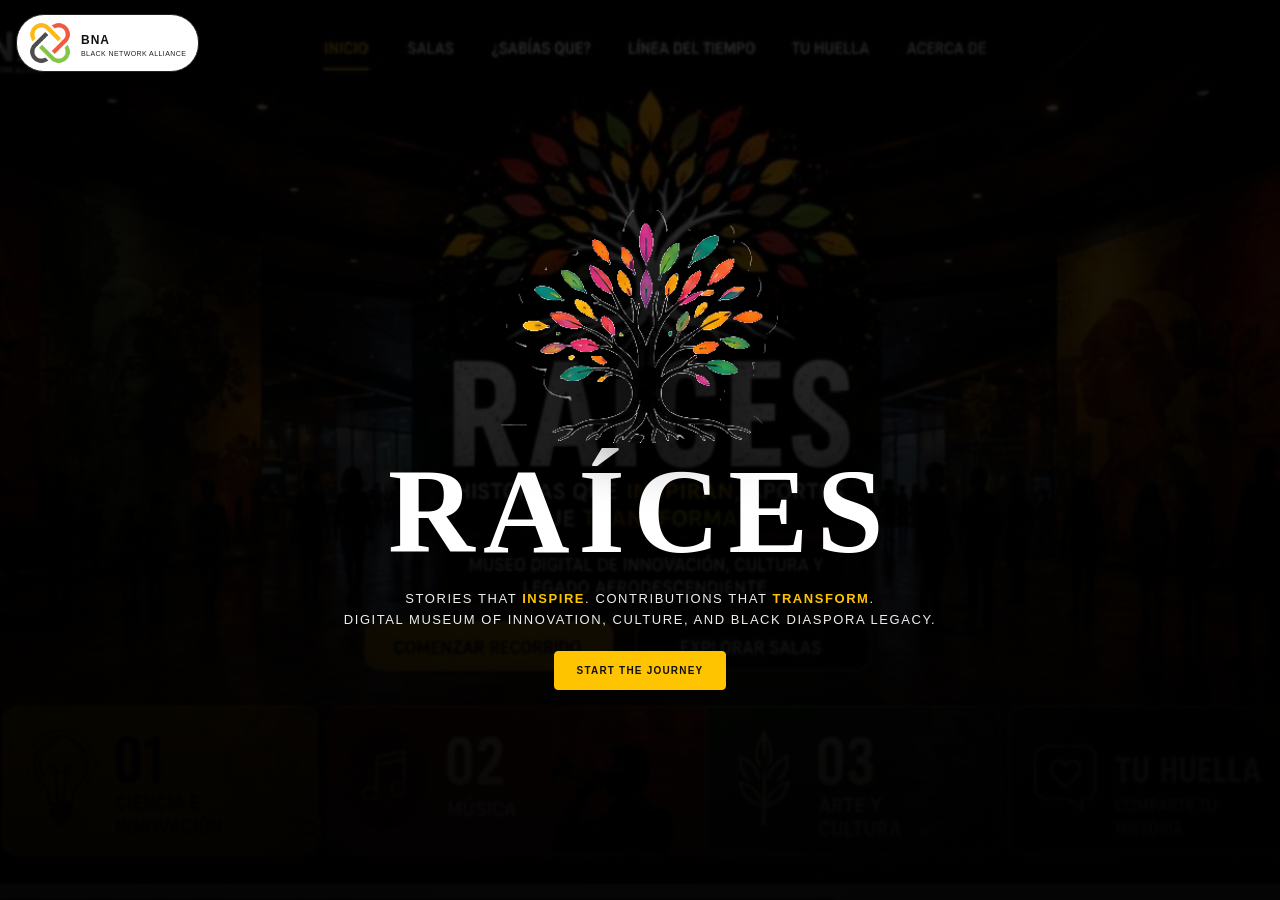
==== commit d7425f16: "Add files via upload" ====
--- a/index.html
+++ b/index.html
@@ -1,306 +1,550 @@
 <!DOCTYPE html>
-<html lang="es">
+
+<html lang="en">
 <head>
-  <meta charset="UTF-8">
-  <meta
-    name="viewport"
-    content="width=device-width, initial-scale=1"
-  >
-  <meta
-    name="description"
-    content="Herramientas educativas para comparar propuestas, calcular préstamos, analizar capacidad de pago, consultar tasas y comprender tablas de amortización."
-  >
-  <title>Finance & Risk Lab</title>
-  <link
-    rel="preconnect"
-    href="https://fonts.googleapis.com"
-  >
-  <link
-    rel="preconnect"
-    href="https://fonts.gstatic.com"
-    crossorigin
-  >
-  <link
-    href="https://fonts.googleapis.com/css2?family=Inter:wght@400;500;600;700;800&display=swap"
-    rel="stylesheet"
-  >
-  <link
-    rel="stylesheet"
-    href="styles.css"
-  >
+<meta charset="utf-8"/>
+<meta content="width=device-width,initial-scale=1,viewport-fit=cover" name="viewport"/>
+<meta content="RAÍCES FINAL · V49" name="version"/><title>RAÍCES · BNA Digital Museum · V49</title>
+<style>
+:root{--black:#090909;--panel:#121212;--cream:#fff3df;--yellow:#ffc400;--red:#e31b23;--green:#69bd45;--teal:#00a7a7;--line:#6e6255;--muted:#c9c0b7}
+*{box-sizing:border-box}html,body{margin:0;width:100%;height:100%;background:var(--black);color:var(--cream);font-family:Arial,Helvetica,sans-serif}button{font:inherit}body{overflow:hidden}#app{width:100%;height:100%;position:relative;background:#090909}.scene{position:absolute;inset:0;display:none;overflow:hidden}.scene.active{display:block}.scroll{position:absolute;inset:0;overflow:auto;scrollbar-width:thin}.bna{position:fixed;z-index:100;top:14px;left:16px;display:flex;align-items:center;gap:8px;background:#fff;border:1px solid #ffffff25;border-radius:28px;padding:6px 10px;box-shadow:0 10px 30px #0008}.bna img{width:32px;height:32px;object-fit:contain}.bna strong{font-size:12px;letter-spacing:.08em;color:#111}.bna small{display:block;color:#333;font-size:6px;letter-spacing:.06em;margin-top:2px}.topnav{position:fixed;z-index:90;top:18px;right:20px;display:flex;gap:8px;align-items:center}.topnav button{background:#0a0a0ad9;border:1px solid #ffffff28;color:#eee;padding:8px 11px;border-radius:4px;font-size:8px;letter-spacing:.12em;cursor:pointer}.topnav button:hover{border-color:var(--yellow);color:var(--yellow)}
+/* entrance / approved museum vibe */
+.home-mode .topnav{display:none!important}.hero{height:100%;position:relative;display:grid;place-items:center;background:linear-gradient(180deg,#0008,#000b),url('./assets/lobby-bg.jpg') center/cover no-repeat}.hero:after{content:"";position:absolute;inset:0;background:radial-gradient(circle at 50% 42%,transparent 0 18%,#0008 70%),linear-gradient(180deg,#0002,#000b)}.heroInner{position:relative;z-index:2;text-align:center;width:min(760px,92vw)}.tree{width:min(220px,35vw);max-height:210px;object-fit:contain;filter:drop-shadow(0 0 25px #ffc40066);animation:float 4s ease-in-out infinite}.brand{font:700 clamp(62px,10vw,120px) Georgia,serif;letter-spacing:.07em;margin:0;color:#fff;text-shadow:0 5px 40px #000}.tagline{max-width:620px;margin:8px auto 20px;font-size:13px;line-height:1.6;letter-spacing:.12em;text-transform:uppercase;color:#eee}.tagline b{color:var(--yellow)}.cta{display:inline-flex;gap:10px;justify-content:center;flex-wrap:wrap}.cta button,.gold{border:1px solid var(--yellow);background:var(--yellow);color:#111;padding:13px 22px;font-weight:700;font-size:10px;letter-spacing:.12em;cursor:pointer;border-radius:4px}.cta .dark{background:#090909dd;color:#fff;border-color:#fff6}.cta button:hover{transform:translateY(-2px)}
+/* lobby */
+.lobby{height:100%;position:relative;background:#070707}.lobbyBg{position:absolute;inset:0;background:linear-gradient(90deg,#050505e6,#05050548,#050505e6),url('./assets/lobby-bg.jpg') center/cover no-repeat};filter:saturate(1.05)}.lobbyBg:after{content:"";position:absolute;inset:0;background:radial-gradient(circle at 50% 48%,#ffc40018,transparent 35%),linear-gradient(180deg,#0002,#000c)}.lobbyContent{position:absolute;inset:0;overflow:auto;padding:90px 5vw 35px}.lobbyHead{max-width:900px;margin:0 auto 26px;text-align:center}.lobbyHead .ey{font-size:9px;letter-spacing:.22em;color:var(--yellow)}.lobbyHead h2{font:400 clamp(35px,5vw,60px) Georgia,serif;margin:6px 0}.lobbyHead p{margin:0;color:#ddd;font-size:11px;letter-spacing:.08em}.doors{max-width:1100px;margin:auto;display:grid;grid-template-columns:repeat(4,1fr);gap:10px;align-items:stretch}.door{min-height:230px;border:1px solid #ffffff38;border-radius:10px;padding:18px;position:relative;overflow:hidden;cursor:pointer;background:#101010d9;box-shadow:0 20px 55px #0009;transition:.3s;display:flex;flex-direction:column;justify-content:flex-end}.door:before{content:"";position:absolute;inset:0;background:linear-gradient(160deg,var(--accent),transparent 55%);opacity:.18}.door:hover{transform:translateY(-7px);border-color:var(--accent);box-shadow:0 25px 70px #000}.door>*{position:relative;z-index:2}.door .num{font-size:9px;letter-spacing:.2em;color:var(--accent);margin-bottom:auto}.door h3{font:400 27px Georgia,serif;margin:0 0 5px}.door p{font-size:10px;color:#d1c8c0;line-height:1.4;margin:0}.door.fact{--accent:var(--red)}.door.science{--accent:var(--yellow)}.door.music{--accent:var(--teal)}.door.art{--accent:var(--green)}.door .miniIcon{font-size:36px;position:absolute;right:15px;top:15px;opacity:.55}.lobbyBottom{max-width:1100px;margin:13px auto 0;display:grid;grid-template-columns:1fr 1fr;gap:10px}.bottomCard{border:1px solid #ffffff2c;border-radius:9px;background:#090909df;padding:15px;cursor:pointer}.bottomCard:hover{border-color:var(--yellow)}.bottomCard strong{display:block;color:var(--yellow);font-size:9px;letter-spacing:.15em}.bottomCard span{display:block;margin-top:5px;font:400 20px Georgia,serif}.hint{text-align:center;color:#aaa;font-size:8px;letter-spacing:.15em;margin:18px 0}
+/* general room */
+.roomBg{position:absolute;inset:0;overflow:hidden;background:linear-gradient(180deg,#0008,#000b),url('./assets/lobby-bg.jpg') center/cover no-repeat}.roomBg:before,.roomBg:after{content:"";position:absolute;border-radius:50%;filter:blur(10px);opacity:.7}.scienceBg{background:radial-gradient(circle at 25% 25%,#ffc4002b,transparent 22%),radial-gradient(circle at 80% 70%,#e31b2325,transparent 24%),linear-gradient(135deg,#16130db0,#09090980 62%,#111b)}.scienceBg:before{width:55vw;height:55vw;left:-15vw;top:10vh;border:1px solid #ffc40033}.scienceBg:after{width:65vw;height:65vw;right:-30vw;bottom:-25vw;border:1px solid #e31b2333}.musicBg{background:radial-gradient(circle at 20% 30%,#00a7a733,transparent 25%),linear-gradient(135deg,#0b1010b5,#0a090a88 55%,#160b0cb5),url('./assets/lobby-bg.jpg') center/cover no-repeat}.musicBg:before{width:120vw;height:2px;left:-10vw;top:50%;background:linear-gradient(90deg,transparent,var(--yellow),var(--red),var(--teal),transparent);box-shadow:0 -55px 0 #ffc40018,0 55px 0 #e31b2318;animation:wave 5s linear infinite}.artBg{background:radial-gradient(circle at 70% 25%,#69bd4530,transparent 25%),radial-gradient(circle at 25% 75%,#e31b2322,transparent 25%),linear-gradient(135deg,#11130db0,#09090988),url('./assets/lobby-bg.jpg') center/cover no-repeat}.artBg:before{width:50vw;height:50vw;left:-10vw;bottom:-15vw;border:35px solid #ffc40012;transform:rotate(18deg)}
+.roomScroll{position:absolute;inset:0;overflow:auto;padding:90px 5vw 80px}.roomHead{max-width:1000px;margin:0 auto 25px;display:flex;justify-content:space-between;gap:25px;align-items:end}.roomHead .ey{color:var(--yellow);font-size:9px;letter-spacing:.2em}.roomHead h2{font:400 clamp(38px,5vw,64px) Georgia,serif;margin:5px 0}.roomHead p{max-width:600px;color:#d1c8c0;font-size:11px;line-height:1.6;margin:0}.back{position:fixed;z-index:50;bottom:18px;left:18px;border:1px solid #fff4;background:#090909e8;color:#fff;padding:11px 15px;border-radius:4px;font-size:9px;letter-spacing:.12em;cursor:pointer}.back:hover{border-color:var(--yellow);color:var(--yellow)}
+/* science */
+.scienceGrid{max-width:1000px;margin:auto;display:grid;grid-template-columns:repeat(2,1fr);gap:14px}.personCard{position:relative;min-height:280px;border:1px solid #ffffff30;background:#101010e8;border-radius:8px;overflow:hidden;cursor:pointer;display:grid;grid-template-columns:42% 58%;transition:.3s}.personCard:hover{transform:translateY(-5px);border-color:var(--accent);box-shadow:0 20px 60px #000}.personPhoto{background:#1a1a1a center/cover no-repeat;min-height:100%}.personCopy{padding:20px}.personCopy small{font-size:8px;letter-spacing:.17em;color:var(--accent)}.personCopy h3{font:400 28px Georgia,serif;margin:7px 0}.personCopy .hook{font-size:11px;line-height:1.5;color:#f1e9df;margin:0 0 12px}.personCopy .microfact{border-left:2px solid var(--accent);padding-left:9px;font-size:9px;line-height:1.5;color:#c8c0b8}.personCard.patricia{--accent:var(--yellow)}.personCard.elijah{--accent:var(--green)}.personCard.frederick{--accent:var(--teal)}.personCard.west{--accent:var(--red)}.scienceNote{max-width:1000px;margin:15px auto 0;border:1px solid #ffffff24;padding:15px;background:#090909c9;text-align:center}.scienceNote strong{color:var(--yellow);font-size:9px;letter-spacing:.15em}.scienceNote p{margin:6px 0 0;color:#c9c0b7;font-size:10px}
+/* facts */
+.factsRoom{background:radial-gradient(circle at 50% 25%,#ffc4002b,transparent 30%),linear-gradient(135deg,#100f0cb0,#09090988),url('./assets/lobby-bg.jpg') center/cover no-repeat}.factsScroll{position:absolute;inset:0;overflow:auto;padding:90px 5vw 60px}.factsHead{text-align:center;margin-bottom:24px}.factsHead h2{font:400 clamp(38px,5vw,54px) Georgia,serif;margin:0}.factsHead p{color:#c8c0b8;font-size:14px;line-height:1.55;max-width:760px;margin:10px auto 0}.factGrid{max-width:1150px;margin:auto;display:grid;grid-template-columns:repeat(5,1fr);gap:10px}.factCard{background:#121212e8;border:1px solid #ffffff26;border-radius:8px;overflow:hidden;min-height:310px;transition:.25s}.factCard:hover{transform:translateY(-5px);border-color:var(--accent)}.factImage{height:145px;background:#181818 center/cover no-repeat}.factCard .copy{padding:16px}.factCard small{font-size:9px;letter-spacing:.12em;color:var(--accent)}.factCard h3{font:400 23px Georgia,serif;margin:7px 0 9px}.factCard p{font-size:13px;line-height:1.6;color:#cfc7bf;margin:0}.factMore{text-align:center;margin:17px}.factMore button{background:#111;border:1px solid var(--yellow);color:var(--yellow);padding:10px 16px;font-size:8px;letter-spacing:.14em;cursor:pointer}
+/* music */
+.musicScroll{position:absolute;inset:0;overflow:auto;padding:90px 5vw 70px}.musicHead{max-width:1000px;margin:auto;text-align:left}.musicHead .ey{color:var(--yellow);font-size:9px;letter-spacing:.2em}.musicHead h2{font:400 clamp(40px,6vw,70px) Georgia,serif;margin:5px 0}.musicHead p{max-width:780px;color:#d1c8c0;font-size:11px;line-height:1.6}.genreGrid{max-width:1000px;margin:28px auto 0;display:grid;grid-template-columns:repeat(6,1fr);gap:8px}.genre{min-height:330px;border:1px solid #ffffff28;background:#0d0d0de8;border-radius:7px;overflow:hidden;position:relative;display:flex;flex-direction:column;justify-content:end;cursor:pointer;transition:.3s}.genre:hover{transform:translateY(-7px);border-color:var(--c)}.genreVisual{position:absolute;inset:0 0 auto;height:160px;background:var(--bg);display:grid;place-items:center}.genreVisual span{font:400 24px Georgia,serif;color:#fff;text-shadow:0 3px 20px #000}.genreBody{position:relative;padding:15px;background:linear-gradient(transparent,#090909 18%)}.genreBody small{color:var(--c);font-size:7px;letter-spacing:.14em}.genreBody h3{font:400 19px Georgia,serif;margin:6px 0}.genreBody p{font-size:9px;line-height:1.45;color:#c9c0b8;margin:0}.genreBody b{display:block;color:#fff;font-size:7px;letter-spacing:.12em;margin-top:10px}.g1{--c:#ffc400;--bg:linear-gradient(135deg,#4b351f,#111)}.g2{--c:#00a7a7;--bg:linear-gradient(135deg,#182f31,#111)}.g3{--c:#e31b23;--bg:linear-gradient(135deg,#3a1515,#111)}.g4{--c:#ff7d38;--bg:linear-gradient(135deg,#4a2414,#111)}.g5{--c:#69bd45;--bg:linear-gradient(135deg,#1d3a1c,#111)}.g6{--c:#9b7cff;--bg:linear-gradient(135deg,#271d3e,#111)}.musicQuote{max-width:1000px;margin:15px auto 0;border-left:3px solid var(--yellow);padding:10px 14px;background:#0b0b0bba;font:400 19px Georgia,serif}.musicQuote span{display:block;font:9px Arial;color:#aaa;margin-top:6px;letter-spacing:.12em}
+/* art */
+.artGrid{max-width:1000px;margin:auto;display:grid;grid-template-columns:repeat(3,1fr);gap:14px}.artCard{min-height:330px;border:1px solid #ffffff25;background:#101010e8;border-radius:8px;overflow:hidden}.artImage{height:175px;display:grid;place-items:center;background:var(--bg)}.artImage span{font:400 28px Georgia,serif}.artText{padding:17px}.artText small{color:var(--green);font-size:8px;letter-spacing:.16em}.artText h3{font:400 25px Georgia,serif;margin:7px 0}.artText p{font-size:10px;line-height:1.55;color:#c8c0b8}
+/* feedback */
+.feedbackRoom{background:radial-gradient(circle at 50% 20%,#ffc4002b,transparent 30%),linear-gradient(135deg,#111b,#09090988),url('./assets/lobby-bg.jpg') center/cover no-repeat}.feedbackScroll{position:absolute;inset:0;overflow:auto;padding:95px 5vw 70px}.feedbackWrap{max-width:1000px;margin:auto}.feedbackHead .ey{color:var(--yellow);font-size:9px;letter-spacing:.2em}.feedbackHead h2{font:400 clamp(38px,5vw,60px) Georgia,serif;margin:6px 0}.feedbackHead p{color:#c9c0b8;font-size:11px}.feedbackGrid{display:grid;grid-template-columns:1fr 1fr;gap:15px;margin-top:25px}.formBox,.wall{border:1px solid #ffffff25;border-radius:8px;background:#111111e8;padding:18px}.formBox label{display:block;font-size:8px;letter-spacing:.13em;color:var(--yellow);margin:0 0 6px}.formBox input,.formBox textarea{width:100%;border:1px solid #ffffff2d;background:#080808;color:#fff;padding:11px;margin-bottom:14px;border-radius:4px;outline:none}.formBox textarea{min-height:150px;resize:vertical}.formBox button{border:1px solid var(--yellow);background:var(--yellow);color:#111;padding:10px 13px;font-weight:700;font-size:8px;letter-spacing:.1em;cursor:pointer}.wall h3{font:400 26px Georgia,serif;margin:0 0 15px}.comment{padding:12px;border-left:2px solid var(--green);background:#0a0a0a;margin:8px 0}.comment strong{font-size:9px}.comment p{font-size:9px;line-height:1.5;color:#d2c8bf;margin:5px 0 0}
+/* person modal */
+.modal{position:fixed;z-index:200;inset:0;display:none;background:#050505ee;backdrop-filter:blur(7px);padding:20px}.modal.open{display:flex;align-items:center;justify-content:center}.modalCard{width:min(1040px,96vw);max-height:94vh;overflow:auto;background:#111;border:1px solid #ffffff32;border-radius:10px;box-shadow:0 35px 100px #000;padding:22px;position:relative}.close{position:absolute;right:12px;top:10px;border:0;background:none;color:#fff;font-size:28px;cursor:pointer}.personHero{display:grid;grid-template-columns:35% 65%;gap:22px}.modalPhoto{min-height:360px;border:1px solid #ffffff24;background:#181818 center/cover no-repeat}.modalKicker{font-size:8px;letter-spacing:.18em;color:var(--yellow)}.modalCard h2{font:400 clamp(40px,6vw,68px) Georgia,serif;margin:7px 0}.modalCard .lead{font-size:13px;line-height:1.65;color:#e7ded4}.emotion{margin:16px 0;padding:14px;border-left:4px solid var(--yellow);background:#19150e}.emotion strong{display:block;color:var(--yellow);font-size:8px;letter-spacing:.16em}.emotion p{font:400 20px Georgia,serif;line-height:1.35;margin:6px 0 0}.facts2{display:grid;grid-template-columns:repeat(2,1fr);gap:8px;margin:14px 0}.fact2{border:1px solid #ffffff24;padding:12px;background:#0c0c0c}.fact2 b{color:var(--yellow);font-size:9px;letter-spacing:.1em}.fact2 h4{font:400 17px Georgia,serif;margin:6px 0}.fact2 p{font-size:9px;line-height:1.5;color:#c8c0b8;margin:0}.invBox{display:grid;grid-template-columns:35% 65%;gap:22px;border:1px solid #ffffff28;padding:14px;background:#0a0a0a;align-items:stretch}.invBox img{width:100%;height:360px;min-height:360px;object-fit:contain;background:#161616;border:1px solid #ffffff18;border-radius:4px}.invBox h3{font:400 24px Georgia,serif;margin:5px 0}.invBox p{font-size:10px;line-height:1.5;color:#c8c0b8}.invBox h3{font:400 24px Georgia,serif;margin:5px 0}.invBox p{font-size:10px;line-height:1.5;color:#c8c0b8}.detailTitle{font-size:8px;letter-spacing:.17em;color:var(--teal);margin-top:20px}.detailGrid{display:grid;grid-template-columns:repeat(3,1fr);gap:9px;margin-top:9px}.detail{border:1px solid #ffffff20;padding:0;background:#0b0b0b;cursor:pointer;text-align:left;color:#fff}.detail img{width:100%;height:120px;object-fit:contain;background:#151515;display:block}.detail span{display:block;padding:8px;font-size:8px;line-height:1.35}.impact{margin-top:15px;padding:14px;border:1px solid #ffc40044;background:linear-gradient(135deg,#1b160d,#0d0d0d)}.impact b{font-size:8px;letter-spacing:.15em;color:var(--yellow)}.impact p{font:400 19px Georgia,serif;line-height:1.4;margin:7px 0 0}.source{font-size:7px;color:#8f8f8f;margin-top:9px}
+@keyframes float{0%,100%{transform:translateY(0)}50%{transform:translateY(-7px)}}@keyframes wave{0%{transform:translateX(-5%)}100%{transform:translateX(5%)}}
+@media(max-width:900px){.doors{grid-template-columns:repeat(2,1fr)}.factGrid{grid-template-columns:repeat(2,1fr)}.genreGrid{grid-template-columns:repeat(3,1fr)}.scienceGrid{grid-template-columns:1fr}.personCard{min-height:250px}.artGrid{grid-template-columns:1fr}.personHero{grid-template-columns:1fr}.modalPhoto{min-height:280px;max-height:38vh}.detailGrid{grid-template-columns:1fr 1fr}.feedbackGrid{grid-template-columns:1fr}}
+@media(max-width:600px){.topnav{top:16px;right:10px}.topnav button:nth-child(n+3){display:none}.bna{top:10px;left:10px}.bna img{width:28px;height:28px}.bna strong{font-size:10px}.heroInner{padding-top:35px}.tree{width:145px}.brand{font-size:60px}.tagline{font-size:9px}.lobbyContent,.roomScroll,.factsScroll,.musicScroll,.feedbackScroll{padding:78px 15px 75px}.lobbyHead h2{font-size:34px}.doors{grid-template-columns:1fr 1fr;gap:8px}.door{min-height:210px;padding:14px}.door h3{font-size:20px}.door p{font-size:8px}.door .miniIcon{font-size:27px}.lobbyBottom{grid-template-columns:1fr}.roomHead{display:block}.roomHead h2{font-size:39px}.roomHead p{font-size:10px}.personCard{grid-template-columns:38% 62%;min-height:220px}.personCopy{padding:13px}.personCopy h3{font-size:21px}.personCopy .hook{font-size:9px}.personCopy .microfact{font-size:8px}.factGrid{grid-template-columns:1fr}.factCard{min-height:280px}.factImage{height:160px}.genreGrid{grid-template-columns:1fr 1fr;gap:8px}.genre{min-height:285px}.genreVisual{height:125px}.genreBody h3{font-size:17px}.genreBody p{font-size:8px}.musicQuote{font-size:16px}.facts2{grid-template-columns:1fr}.invBox{grid-template-columns:1fr;gap:12px}.invBox img{width:100%;height:270px;min-height:270px}.detailGrid{grid-template-columns:1fr}.detail img{height:140px}.modal{padding:8px}.modalCard{padding:15px}.modalCard .lead{font-size:11px}.emotion p{font-size:17px}.back{bottom:10px;left:10px}}
+
+/* V32 fixes */
+.factImage{height:205px;background:#17120f;overflow:hidden}.factImage img{width:100%;height:100%;object-fit:cover;object-position:center;display:block}.factImage img.contain{object-fit:contain;padding:10px}
+.factsScroll{padding-bottom:115px}
+.factCard{min-height:340px}
+.artGrid{max-width:1100px;margin:auto;display:grid;grid-template-columns:repeat(2,1fr);gap:14px}
+.artCard{min-height:410px;border:1px solid #ffffff25;background:#101010e8;border-radius:10px;overflow:hidden;transition:.3s}
+.artCard:hover{transform:translateY(-5px);border-color:#ffc400;box-shadow:0 20px 60px #0008}
+.artImage{height:230px;display:block;position:relative;background:#17120f;overflow:hidden}
+.artImage img{width:100%;height:100%;object-fit:cover;object-position:center;display:block;filter:saturate(.92) contrast(1.03)}
+.artImage:after{content:"";position:absolute;inset:0;background:linear-gradient(180deg,transparent 45%,#090909aa 100%);pointer-events:none}
+.artText{padding:18px}
+.artText small{font-size:8px;letter-spacing:.16em;color:var(--accent,#69bd45)}
+.artText h3{font:400 27px Georgia,serif;margin:7px 0}
+.artText p{font-size:10px;line-height:1.6;color:#c8c0b8;margin:0 0 10px}
+.artImpact{border-left:3px solid var(--accent,#ffc400);padding-left:10px;font-size:9px;line-height:1.5;color:#eee}
+.artImpact b{display:block;color:var(--accent,#ffc400);font-size:8px;letter-spacing:.12em;margin-bottom:3px}
+.artIntro{max-width:1100px;margin:0 auto 18px;border:1px solid #ffc40044;background:linear-gradient(135deg,#1d170d,#0d0d0d);padding:16px 18px}
+.artIntro strong{display:block;color:#ffc400;font-size:9px;letter-spacing:.15em;margin-bottom:6px}
+.artIntro p{margin:0;color:#ddd;font-size:10px;line-height:1.6}
+.artInnovation{max-width:1100px;margin:16px auto 0;border:1px solid #00a7a744;background:linear-gradient(135deg,#0b2424,#0d0d0d);padding:18px}
+.artInnovation h3{font:400 25px Georgia,serif;margin:0 0 7px;color:#fff3df}
+.artInnovation p{font-size:10px;line-height:1.6;color:#c8c0b8;margin:0}
+.scienceNote strong{font-size:10px}
+@media(max-width:900px){.artGrid{grid-template-columns:1fr}.artCard{min-height:390px}.artImage{height:220px}.factImage{height:185px}.factCard{min-height:350px}}
+@media(max-width:600px){.factsHead h2{font-size:40px}.factsHead p{font-size:13px}.factImage{height:190px}.factCard{min-height:355px}.artGrid{grid-template-columns:1fr}.artImage{height:205px}.artText h3{font-size:23px}.artText p{font-size:9px}.artImpact{font-size:8px}.artIntro,.artInnovation{padding:14px}.factsScroll{padding-bottom:125px}}
+
+.roomScroll{padding-bottom:125px!important}
+
+/* V34 refinements */
+.wideBottom{grid-column:1/-1}
+.innovationIntro{margin:0 0 16px;padding:14px 16px;border:1px solid #ffc40055;background:linear-gradient(135deg,#20170a,#0d0d0d)}
+.innovationIntro strong{color:var(--yellow);font-size:10px;letter-spacing:.16em}
+.innovationIntro p{margin:7px 0 0;color:#d8d0c7;font-size:12px;line-height:1.55}
+.topicChips{display:flex;flex-wrap:wrap;gap:7px;margin:0 0 18px}
+.topicChips span{border:1px solid #ffffff24;border-radius:999px;padding:6px 9px;font-size:7px;letter-spacing:.12em;color:#ddd;background:#111}
+.innovationGrid{display:grid;grid-template-columns:1fr 1fr;gap:14px}
+.innovationCard{border:1px solid #ffffff22;border-radius:10px;overflow:hidden;background:#0d0d0d;box-shadow:0 15px 40px #0007}
+.innovationTop{display:grid;grid-template-columns:42% 58%;min-height:250px}
+.innovationPerson{background:#181818 center/cover no-repeat;min-height:250px}
+.innovationCopy{padding:15px}
+.innovationCopy small{font-size:7px;letter-spacing:.15em;color:var(--accent,#ffc400)}
+.innovationCopy h3{font:400 27px Georgia,serif;margin:6px 0 9px;color:#f2e9dd}
+.innovationCopy p{font-size:10px;line-height:1.55;color:#cfc7be;margin:0}
+.innovationFact{margin-top:12px;padding:9px 10px;border-left:3px solid var(--accent,#ffc400);background:#17120d}
+.innovationFact b{font-size:7px;letter-spacing:.14em;color:var(--accent,#ffc400)}
+.innovationFact span{display:block;margin-top:4px;font-size:9px;line-height:1.45;color:#ded6cc}
+.inventionVisual{border-top:1px solid #ffffff18;background:#17120f;padding:10px}
+.inventionVisual img{display:block;width:100%;height:190px;object-fit:contain;background:#120f0d;border-radius:5px}
+.innovationPerson{overflow:hidden;background:#17120f}.innovationPerson img{width:100%;height:100%;display:block;object-fit:cover;object-position:center}.innovationPerson.archival{display:flex;align-items:center;justify-content:center;padding:14px;background:linear-gradient(135deg,#211812,#0d0d0d)}.innovationPerson.archival img{object-fit:contain;filter:sepia(.08)}.archivalBadge{position:absolute;left:10px;bottom:10px;background:#090909dd;border:1px solid #ffc40066;color:#ffc400;padding:6px 8px;font-size:7px;letter-spacing:.1em}
+
+.inventionCaption{font-size:8px;letter-spacing:.08em;color:#bdb4ab;padding:8px 2px 2px}
+.artImage img{object-fit:contain!important;background:#15110f!important}
+@media(max-width:900px){.innovationGrid{grid-template-columns:1fr}.innovationTop{grid-template-columns:40% 60%;min-height:235px}.innovationPerson{min-height:235px}.inventionVisual img{height:170px}}
+@media(max-width:560px){.innovationTop{grid-template-columns:1fr}.innovationPerson{height:250px;min-height:250px}.innovationCopy h3{font-size:25px}.inventionVisual img{height:190px}}
+
+/* V35: unified expandable science stories + reliable reading */
+.bna{min-width:172px}.bna img{width:40px;height:40px;flex:0 0 40px;object-fit:contain}.bna strong{font-size:12px}.bna small{font-size:7px}
+#app .scene#welcome.active ~ *{ }
+body.home-mode .topnav{display:none!important}
+#welcome .heroInner{margin-inline:auto}
+#welcome .tree{margin-inline:auto;display:block;object-position:center}
+.scienceGrid{max-width:1100px;margin:0 auto;display:grid;grid-template-columns:1fr 1fr;gap:14px}
+.personCard,.innovationCard{cursor:pointer;position:relative}
+.personCard:focus-visible,.innovationCard:focus-visible,.genre:focus-visible{outline:2px solid var(--yellow);outline-offset:3px}
+.personCard:after,.innovationCard:after{content:none!important}
+.innovationCard{transition:.3s}.innovationCard:hover{transform:translateY(-5px);border-color:var(--yellow)}
+.innovationCard .inventionVisual{min-height:190px}
+.innovationCard .inventionVisual img{object-fit:contain}
+.close{right:14px;top:12px;min-width:92px;height:38px;border:1px solid #ffc40088;background:#111;color:#fff;border-radius:4px;font-size:13px;line-height:1;display:flex;align-items:center;justify-content:center;gap:6px;z-index:5}.close span{font:700 7px Arial;letter-spacing:.13em;color:#ffc400}
+.currentUse{margin-top:15px;padding:14px;border:1px solid #69bd4566;background:linear-gradient(135deg,#102016,#0d0d0d)}.currentUse b{font-size:8px;letter-spacing:.15em;color:var(--green)}.currentUse p{font-size:11px;line-height:1.55;color:#ded6cc;margin:7px 0 0}
+.modalCard{padding-top:58px}.modalCard h2{padding-right:10px}.modalPhoto{background-color:#181818}
+/* Music: genre cards reveal deeper context on tap */
+.genre{min-height:330px}.genreBody .genreMore{display:none;margin-top:10px;padding-top:10px;border-top:1px solid #ffffff20;color:#ddd;font-size:8px;line-height:1.5}.genre.open .genreMore{display:block}.genre.open{min-height:390px;transform:translateY(-4px);border-color:var(--c)}.genre.open .genreBody b{color:var(--c)}
+/* Art portraits: favor faces / avoid accidental top or bottom cropping */
+.artImage img{object-fit:cover!important;object-position:center 20%!important}.artCard:nth-child(2) .artImage img{object-position:center 18%!important}.artCard:nth-child(4) .artImage img{object-position:center 18%!important}
+/* Home: tree is always visible; navigation appears after entering */
+#welcome .tree{display:block;object-fit:contain;filter:drop-shadow(0 8px 28px #000)}
+.door h3{font-size:clamp(18px,2vw,27px)}
+@media(max-width:900px){.scienceGrid{grid-template-columns:1fr}.innovationCard:after{bottom:10px}.personCard:after{bottom:10px}}
+@media(max-width:600px){.bna{min-width:166px;padding:5px 9px}.bna img{width:38px;height:38px;flex-basis:38px}.bna strong{font-size:10px}.bna small{font-size:6px}.personCard:after,.innovationCard:after{font-size:6px;padding:6px 7px}.close{top:9px;right:9px;min-width:82px;height:34px}.modalCard{padding-top:54px}.currentUse p{font-size:10px}.genre.open{min-height:410px}.artImage{height:220px}.artImage img{object-position:center 18%!important}}
+
+body.modal-open{overflow:hidden}
+
+/* V36 reliability + layout overrides */
+.home-mode .topnav{display:none!important}
+.bna img{width:42px!important;height:42px!important;object-fit:contain!important;display:block!important;flex:0 0 42px}
+.bna{min-width:170px}
+#welcome .tree{width:min(280px,46vw);height:auto;max-height:34vh;object-fit:contain}
+/* All science stories use the same left-photo / right-copy card. */
+.scienceGrid .innovationCard{position:relative;min-height:280px;border:1px solid #ffffff30;background:#101010e8;border-radius:8px;overflow:hidden;cursor:pointer;display:grid;grid-template-columns:42% 58%;transition:.3s}
+.scienceGrid .innovationCard:hover{transform:translateY(-5px);border-color:var(--accent);box-shadow:0 20px 60px #000}
+.scienceGrid .innovationCard .innovationTop{display:contents}
+.scienceGrid .innovationCard .innovationPerson{min-height:280px;height:auto;display:flex;align-items:stretch;justify-content:center;overflow:hidden;background:#17120f}
+.scienceGrid .innovationCard .innovationPerson img{width:100%;height:100%;min-height:280px;object-fit:cover;object-position:center}
+.scienceGrid .innovationCard .innovationPerson.archival img{object-fit:contain;padding:18px}
+.scienceGrid .innovationCard .innovationCopy{padding:20px}
+.scienceGrid .innovationCard .innovationCopy small{font-size:8px;letter-spacing:.17em}
+.scienceGrid .innovationCard .innovationCopy h3{font:400 28px Georgia,serif;margin:7px 0}
+.scienceGrid .innovationCard .innovationCopy p{font-size:11px;line-height:1.5;color:#f1e9df;margin:0 0 12px}
+.scienceGrid .innovationCard .innovationFact{border-left:2px solid var(--accent);padding-left:9px;margin-top:0;font-size:9px;line-height:1.5;color:#c8c0b8}
+.scienceGrid .innovationCard .inventionVisual{display:none}
+.exploreLink{display:inline-flex;align-items:center;gap:7px;margin-top:15px;padding:8px 10px;background:transparent;border:1px solid var(--accent,#ffc400);color:var(--accent,#ffc400);font-size:8px;letter-spacing:.13em;border-radius:3px;pointer-events:none}
+.personCopy .exploreLink{display:inline-flex}
+@media(max-width:900px){.scienceGrid .innovationCard{grid-template-columns:40% 60%}.scienceGrid .innovationCard .innovationPerson,.scienceGrid .innovationCard .innovationPerson img{min-height:235px}}
+@media(max-width:600px){.scienceGrid .innovationCard{grid-template-columns:40% 60%;min-height:245px}.scienceGrid .innovationCard .innovationPerson,.scienceGrid .innovationCard .innovationPerson img{min-height:245px}.scienceGrid .innovationCard .innovationCopy{padding:14px}.scienceGrid .innovationCard .innovationCopy h3{font-size:22px}.scienceGrid .innovationCard .innovationCopy p{font-size:10px}.scienceGrid .innovationCard .innovationFact{font-size:8px}.exploreLink{font-size:7px;padding:7px 8px}}
+/* Facts: keep a visible local illustration even if a remote archival image fails. */
+.factImage img{width:100%;height:100%;object-fit:contain;background:#17120f;display:block}
+.factImage{height:165px;padding:8px}
+/* Music: the grid is a clean genre index; details open in a dedicated overlay. */
+.genreGrid{grid-template-columns:repeat(3,1fr)!important}
+.genre{min-height:230px!important;justify-content:center!important}
+.genreVisual{position:relative!important;inset:auto!important;height:150px!important;flex:0 0 150px}
+.genreBody{background:#090909!important;text-align:center;padding:14px!important}
+.genreBody h3,.genreBody p,.genreBody b,.genreBody small{display:none!important}
+.genreBody:after{content:'TAP TO EXPLORE →';display:block;color:var(--c);font-size:8px;letter-spacing:.14em;margin-top:7px}
+.genreMore{display:none!important}
+.genre.open{min-height:230px!important;transform:translateY(-4px)}
+.musicModal{position:fixed;inset:0;z-index:300;display:none;background:#050505ed;padding:7vh 5vw;overflow:auto}
+.musicModal.open{display:block}
+.musicModalCard{max-width:1050px;margin:0 auto;background:#101010;border:1px solid #ffffff28;border-radius:12px;box-shadow:0 30px 90px #000;position:relative;padding:30px}
+.musicModalClose{position:absolute;right:14px;top:14px;background:#0b0b0b;border:1px solid #ffffff35;color:#fff;padding:8px 12px;border-radius:4px;cursor:pointer;font-size:9px;letter-spacing:.12em}
+.musicModalHead small{color:var(--yellow);letter-spacing:.16em;font-size:8px}
+.musicModalHead h2{font:400 clamp(32px,5vw,56px) Georgia,serif;margin:5px 0 8px}
+.musicModalHead p{max-width:760px;color:#cfc7be;font-size:11px;line-height:1.6}
+.artistGrid{display:grid;grid-template-columns:repeat(3,1fr);gap:12px;margin-top:22px}
+.artistCard{border:1px solid #ffffff22;border-radius:8px;overflow:hidden;background:#0b0b0b}
+.artistCard img{display:block;width:100%;height:210px;object-fit:cover;background:#211812}
+.artistCard .artistBody{padding:13px}.artistCard h3{font:400 23px Georgia,serif;margin:0 0 6px}.artistCard p{font-size:9px;line-height:1.5;color:#cfc7be;margin:0}.artistCard small{display:block;color:var(--c,#ffc400);font-size:7px;letter-spacing:.13em;margin-bottom:6px}
+@media(max-width:800px){.genreGrid{grid-template-columns:repeat(2,1fr)!important}.artistGrid{grid-template-columns:1fr 1fr}.artistCard img{height:170px}}
+@media(max-width:560px){.genreGrid{grid-template-columns:1fr 1fr!important;gap:7px}.genre{min-height:190px!important}.genreVisual{height:105px!important;flex-basis:105px}.genreVisual span{font-size:18px}.artistGrid{grid-template-columns:1fr}.artistCard img{height:230px}.musicModal{padding:3vh 3vw}.musicModalCard{padding:22px 16px 28px}}
+
+.close{z-index:20!important;background:#0b0b0b!important;border:1px solid #ffffff55!important;color:#fff!important;min-width:110px!important;height:38px!important;display:inline-flex!important;align-items:center;justify-content:center;gap:6px!important;box-shadow:0 8px 24px #0008!important}
+
+/* V37 refinements */
+.personCopy p,.innovationCopy p{font-size:12px!important;line-height:1.62!important}
+.personCopy .microfact,.innovationCopy .innovationFact{font-size:10px!important;line-height:1.55!important}
+.personCard,.innovationCard{grid-template-columns:42% 58%!important}
+.scienceGrid .innovationPerson.archival img{object-fit:cover!important;padding:0!important}
+.modalPhoto{background-size:cover!important;background-position:center!important}
+.invBox img{object-fit:contain!important}
+.close{font-size:12px!important;letter-spacing:.08em!important}
+.close span{font-size:10px!important;letter-spacing:.14em!important}
+.bna img{object-fit:contain!important}
+
+/* V39 proofed UI */
+.bna{border:1px solid #222;box-shadow:0 10px 30px #0007;color:#111}
+.bna img{width:42px;height:42px;object-fit:contain;background:#fff;border-radius:6px}
+.tree{width:min(260px,55vw);height:auto;object-fit:contain;display:block;filter:none}
+.personCard{grid-template-columns:40% 60%;min-height:300px}
+.personPhoto{background-size:cover!important;background-position:center!important;min-height:300px}
+.personCopy .hook{font-size:13px;line-height:1.6}
+.personCopy .microfact{font-size:10px;line-height:1.55}
+.exploreLink{font-size:9px!important;padding:9px 11px!important;pointer-events:auto;cursor:pointer}
+.invBox{grid-template-columns:40% 60%;min-height:360px}
+.invBox img{height:360px;min-height:360px;object-fit:contain}
+.currentUse{margin-top:15px;padding:16px;border:1px solid #69bd45;background:#0c160c}
+.currentUse b{font-size:9px;letter-spacing:.14em;color:#69bd45}
+.currentUse p{font-size:12px;line-height:1.6;color:#ddd}
+.modalCard .lead{font-size:14px;line-height:1.7}
+.fact2 p{font-size:11px;line-height:1.6}
+.close,.musicModalClose{z-index:5;min-width:96px;min-height:38px;padding:6px 10px;border:1px solid #ffffff55;background:#111;color:#fff;border-radius:4px;font-size:11px;letter-spacing:.08em}
+.modalCard{padding-top:64px;padding-bottom:62px}
+.personHero .modalPhoto{min-height:360px}
+.artistCard img{display:block;width:100%;height:240px;object-fit:cover;background:#161616}
+.artImage img{display:block;width:100%;height:320px;object-fit:cover}
+.artText p,.artImpact span,.musicHead p,.roomHead>p,.factsHead p{font-size:13px;line-height:1.65}
+@media(max-width:600px){.bna{background:#fff;min-width:178px}.bna img{width:38px;height:38px}.tree{width:190px}.personCard{grid-template-columns:40% 60%;min-height:260px}.personPhoto{min-height:260px}.personCopy .hook{font-size:11px;line-height:1.55}.personCopy .microfact{font-size:9px;line-height:1.5}.invBox{grid-template-columns:1fr}.invBox img{height:270px;min-height:270px}.modalCard{padding-top:58px;padding-bottom:64px}.close{top:9px;right:9px}.currentUse p{font-size:11px}.artistCard img{height:220px}.artImage img{height:240px}}
+.imageUnavailable{min-height:220px;background:#171717 url('./assets/bna-logo.png') center/80px auto no-repeat;opacity:.65}
+.imageZoom{position:fixed;inset:0;z-index:260;display:none;background:#050505f2;backdrop-filter:blur(8px);padding:12px}.imageZoom.open{display:flex;align-items:center;justify-content:center}.imageZoomCard{position:relative;width:min(1100px,96vw);height:min(92vh,900px);background:#111;border:1px solid #ffffff30;border-radius:10px;padding:56px 18px 18px;display:flex;flex-direction:column;align-items:center}.imageZoomCard img{max-width:100%;max-height:calc(100% - 35px);object-fit:contain;background:#fff}.imageZoomCard p{font-size:10px;color:#cfc7bf;margin:8px 0 0;text-align:center}.imageZoomClose{position:absolute;right:12px;top:10px;z-index:2;min-width:96px;min-height:38px;padding:6px 10px;border:1px solid #ffffff55;background:#111;color:#fff;border-radius:4px;font-size:11px;letter-spacing:.08em;cursor:pointer}.factImage img{cursor:zoom-in}.factImage img:focus{outline:2px solid var(--yellow);outline-offset:-2px}@media(max-width:600px){.imageZoomCard{height:90vh;padding:54px 8px 10px}.imageZoomCard img{max-height:calc(100% - 32px)}}
+
+/* FINAL 360 / MOBILE-FIRST PASS */
+body{overflow:hidden;-webkit-font-smoothing:antialiased;text-rendering:optimizeLegibility}
+.bna{background:#fff!important;color:#111!important;border:1px solid #111!important;min-height:52px;padding:7px 12px;gap:10px}
+.bna img{width:38px!important;height:38px!important;object-fit:contain;display:block;flex:0 0 38px}
+.bna strong{color:#111!important;font-size:12px!important}.bna small{color:#222!important;font-size:7px!important}
+.tree{background:transparent!important;mix-blend-mode:normal;filter:drop-shadow(0 0 20px #ffc40044)}
+.personCard{grid-template-columns:38% 62%;min-height:270px;border:1px solid #ffffff2b;background:#101010e8;border-radius:10px;overflow:hidden}
+.personPhoto{background-position:center 20%;background-size:cover;background-color:#171717}
+.personCopy{padding:16px;min-width:0}.personCopy h3{font-size:clamp(22px,3vw,30px)}
+.personCopy .hook,.personCopy .microfact{font-size:12px;line-height:1.55}
+.exploreLink{display:inline-flex;align-items:center;justify-content:center;min-height:42px;padding:8px 12px;margin-top:12px;border:1px solid currentColor;border-radius:4px;background:transparent;color:var(--accent,#ffc400);font-size:9px;letter-spacing:.1em;cursor:pointer}
+.exploreLink:hover{background:#fff;color:#111}
+.scienceGrid{display:grid;grid-template-columns:1fr 1fr;gap:14px;max-width:1100px;margin:auto}
+.modalCard{width:min(1040px,96vw);max-height:94vh;overflow:auto;-webkit-overflow-scrolling:touch}
+.invBox{grid-template-columns:42% 58%;min-height:330px}.invBox img{height:100%;min-height:330px;object-fit:contain;cursor:zoom-in}
+.invBox img:focus{outline:2px solid var(--yellow);outline-offset:-2px}
+.artImage img{cursor:zoom-in}.artistCard img{cursor:zoom-in}
+.musicModal{padding:3vh 3vw}.musicModalCard{padding:62px 16px 22px}.musicModalClose{top:10px;right:10px;min-width:110px;min-height:42px;font-size:10px}
+.musicModalCard:after{content:none!important}
+@media(max-width:600px){
+ .scienceGrid{grid-template-columns:1fr;gap:10px}.personCard{grid-template-columns:40% 60%;min-height:250px}.personPhoto{min-height:250px}.personCopy{padding:13px}.personCopy h3{font-size:22px}.personCopy .hook{font-size:11px}.personCopy .microfact{font-size:9px}.exploreLink{width:100%;min-height:44px;font-size:8px}
+ .invBox{grid-template-columns:1fr;gap:12px}.invBox img{height:300px;min-height:300px}
+ .artImage img{height:240px}.artistCard img{height:230px}
+ .modal{padding:8px}.modalCard{max-height:96vh;padding-left:13px;padding-right:13px}.modalPhoto{min-height:300px;max-height:none}.modalCard .lead{font-size:12px}.fact2 p{font-size:11px;line-height:1.55}.invBox p{font-size:11px;line-height:1.55}.currentUse p,.impact p{font-size:12px;line-height:1.6}
+ .bna{top:8px;left:8px;min-width:178px}.bna img{width:40px!important;height:40px!important;flex-basis:40px}.topnav{top:10px;right:8px}.topnav button{font-size:9px;padding:9px 10px}
+ .tree{width:min(190px,52vw);max-height:210px}.brand{font-size:clamp(56px,16vw,78px)}.tagline{font-size:10px;line-height:1.65;max-width:340px}
+}
+
+/* FINAL DELIVERY PASS */
+.modalCard{padding-bottom:92px!important}
+
+.musicModalCloseBottom{position:fixed!important;left:50%!important;right:auto!important;bottom:14px!important;top:auto!important;transform:translateX(-50%)!important;margin:0!important;width:min(220px,78vw)!important;min-width:0!important;min-height:46px!important;z-index:1001!important}
+.artistCard img{object-position:center 18%!important}
+@media(max-width:600px){.bna{min-width:174px!important;max-width:calc(100vw - 24px)!important}.bna img{width:40px!important;height:40px!important;flex-basis:40px!important}.bna strong{font-size:12px!important}.bna small{font-size:7px!important}}
+</style>
+<style id="v40-runtime">
+.bna{background:#fff!important;color:#111!important;z-index:1000!important;border:1px solid #111!important;min-width:182px!important;padding:7px 11px!important}
+.bna img{background:#fff!important;border-radius:5px!important;object-fit:contain!important;display:block!important;opacity:1!important}.bna strong{color:#111!important}.bna small{color:#333!important}
+.personCard:after,.innovationCard:after{display:none!important}
+
+.modalCard{padding-bottom:22px!important}.modalCard .invBox img{cursor:zoom-in!important}
+.factImage{height:240px!important;padding:10px!important}.factImage img{object-fit:contain!important;cursor:zoom-in!important}
+.artistCard img{object-fit:cover!important;object-position:center 22%!important;background:#18130f!important}.artistCard img.imageUnavailable{display:block!important;width:100%!important;height:240px!important;object-fit:contain!important;padding:18px!important;opacity:1!important}
+.musicModalCloseBottom{position:sticky!important;top:auto!important;right:auto!important;bottom:8px!important;display:flex!important;width:max-content!important;margin:22px 0 0 auto!important;min-width:110px!important;min-height:42px!important;align-items:center!important;justify-content:center!important;background:#0b0b0b!important;border:1px solid #ffc400!important;color:#fff!important;cursor:pointer!important}
+.personPhoto{position:relative;background-color:#181818!important}.portraitPlaceholder{width:100%;height:100%;min-height:300px;display:flex;flex-direction:column;align-items:center;justify-content:center;text-align:center;padding:18px;background:radial-gradient(circle at 50% 35%,#3a2b20,#12100e 65%);color:#f2e9dd}.portraitPlaceholder:before{content:'';width:92px;height:92px;border-radius:50%;background:#c9aa86;box-shadow:0 110px 0 36px #40362e;margin-bottom:75px;opacity:.85}.portraitPlaceholder span{font:400 18px Georgia,serif;letter-spacing:.04em}.portraitPlaceholder small{margin-top:7px;color:#ffc400;font-size:7px;letter-spacing:.12em}.modalPhoto.unverifiedPortrait{background:radial-gradient(circle at 50% 30%,#3a2b20,#111)!important;display:flex;align-items:center;justify-content:center;text-align:center}.modalPhoto.unverifiedPortrait:after{content:'ARCHIVAL PORTRAIT';color:#ffc400;font:700 9px Arial;letter-spacing:.14em;max-width:180px;line-height:1.5}
+@media(max-width:600px){.bna{min-width:180px!important}.bna img{width:40px!important;height:40px!important}.factImage{height:230px!important}.artistCard img,.artistCard img.imageUnavailable{height:230px!important;object-position:center 20%!important}.musicModalCloseBottom{min-height:44px!important}}
+</style>
+
+<style id="v43-fact-preview">
+/* V43 — mobile-first Did You Know preview
+   The patent sheets contain large white margins, so the card preview is deliberately
+   enlarged while the full-resolution source remains available through tap-to-zoom. */
+.factImage{
+  height:340px!important;
+  overflow:hidden!important;
+  display:flex!important;
+  align-items:center!important;
+  justify-content:center!important;
+  position:relative!important;
+  background:#15110d!important;
+}
+.factImage img{
+  width:100%!important;
+  height:100%!important;
+  object-fit:contain!important;
+  transform-origin:center center!important;
+  image-rendering:auto!important;
+  cursor:zoom-in!important;
+}
+/* Patent-sheet previews: enlarge the useful drawing area without changing the zoom source. */
+.factCard:nth-child(1) .factImage img{transform:scale(1.48)!important}
+.factCard:nth-child(2) .factImage img{transform:scale(1.55)!important}
+.factCard:nth-child(3) .factImage img{transform:scale(1.12)!important}
+.factCard:nth-child(4) .factImage img{transform:scale(1.55)!important}
+.factCard:nth-child(5) .factImage img{transform:scale(1.48)!important}
+.factImage::after{
+  content:'TAP TO EXPAND';
+  position:absolute;
+  right:10px;bottom:10px;
+  padding:6px 8px;
+  font:700 9px Arial,sans-serif;
+  letter-spacing:.12em;
+  color:#fff;
+  background:rgba(0,0,0,.72);
+  border:1px solid rgba(255,196,0,.75);
+  border-radius:3px;
+  pointer-events:none;
+}
+@media(max-width:600px){
+  .factImage{height:320px!important}
+  .factCard:nth-child(1) .factImage img{transform:scale(1.42)!important}
+  .factCard:nth-child(2) .factImage img{transform:scale(1.48)!important}
+  .factCard:nth-child(3) .factImage img{transform:scale(1.08)!important}
+  .factCard:nth-child(4) .factImage img{transform:scale(1.48)!important}
+  .factCard:nth-child(5) .factImage img{transform:scale(1.42)!important}
+}
+</style>
+<style id="v48-portrait-fix">
+.scienceGrid .personCard[data-person="Mary Beatrice Davidson Kenner"] .personPhoto{background-size:contain!important;background-repeat:no-repeat!important;background-position:center top!important;background-color:#17120f!important}
+</style>
+<style id="v48-feedback">
+.ratingRow{display:flex;gap:5px;margin:2px 0 2px}.ratingStar{border:1px solid #ffffff2d;background:#080808;color:#625b53;width:38px;height:36px;border-radius:4px;font-size:20px;line-height:1;cursor:pointer;transition:.18s}.ratingStar:hover,.ratingStar.selected{color:var(--yellow);border-color:#ffc40088;transform:translateY(-1px)}.ratingHint{font-size:8px;color:#aaa;margin:0 0 14px}.feedbackNote{font-size:7px;line-height:1.45;color:#8d857d;margin:12px 0 0}.wallHeader{display:flex;justify-content:space-between;gap:15px;align-items:flex-start}.wallHeader h3{margin-bottom:6px}.ratingSummary{text-align:right;min-width:90px;color:var(--yellow);font-size:9px;line-height:1.45}.ratingSummary b{font-size:18px;font-family:Georgia,serif}.commentRating{color:var(--yellow);letter-spacing:.08em;font-size:10px}.commentMeta{font-size:7px;color:#777;margin-top:4px}
+@media(max-width:600px){.ratingStar{width:34px;height:34px}.wallHeader{display:block}.ratingSummary{text-align:left;margin-top:8px}}
+</style>
 </head>
-
 <body>
-
-  <header class="site-header">
-    <div class="container nav-wrap">
-      <a
-        href="index.html"
-        class="brand"
-        aria-label="Finance & Risk Lab - Inicio"
-      >
-        <img
-          src="assets/brand/logo-symbol.svg"
-          alt=""
-          class="brand-logo"
-        >
-        <span>Finance & Risk Lab</span>
-      </a>
-
-      <nav>
-        <a class="active" href="index.html">Inicio</a>
-        <a href="#herramientas">Herramientas</a>
-        <a href="aprender.html">Aprender</a>
-        <a href="metodologia.html">Metodología</a>
-        <a href="sobre.html">Sobre</a>
-      </nav>
-    </div>
-  </header>
-
-  <main>
-
-    <section class="hero">
-      <div class="container hero-grid">
-
-        <div>
-          <span class="eyebrow">Educación financiera práctica</span>
-
-          <h1>
-            Comprende tus finanzas. Toma decisiones con mayor claridad.
-          </h1>
-
-          <p>
-            Compara propuestas, estima préstamos, analiza cómo una nueva cuota
-            afectaría tu presupuesto y comprende cómo se distribuyen tus pagos.
-            Todo con explicaciones sencillas y un enfoque educativo.
-          </p>
-
-          <div class="hero-actions">
-            <a class="button primary" href="#herramientas">
-              Explorar herramientas
-            </a>
-            <a class="button secondary" href="aprender.html">
-              Empezar a aprender
-            </a>
-          </div>
-
-          <div class="chips">
-            <span>Sin registro</span>
-            <span>Datos no almacenados</span>
-            <span>Uso educativo</span>
-          </div>
-        </div>
-
-        <aside class="hero-card">
-          <small>Recorrido recomendado</small>
-
-          <h2>Compara, calcula, analiza y aprende</h2>
-
-          <ol class="journey">
-            <li>
-              Si tienes dos propuestas, compáralas para entender qué cambia.
-            </li>
-            <li>
-              Si solo quieres evaluar una opción, estima su cuota y sus costos.
-            </li>
-            <li>
-              Revisa cómo esa nueva cuota afectaría tu presupuesto mensual.
-            </li>
-            <li>
-              Explora cómo se distribuyen tus pagos y cómo podrían cambiar con abonos.
-            </li>
-            <li>
-              Consulta explicaciones y referencias cuando quieras profundizar.
-            </li>
-          </ol>
-        </aside>
-
-      </div>
-    </section>
-
-    <section id="herramientas" class="section tools-section">
-      <div class="container">
-
-        <div class="section-heading">
-          <span class="eyebrow">Herramientas</span>
-
-          <h2>Elige el análisis que necesitas.</h2>
-
-          <p>
-            No necesitas seguir un único recorrido. Puedes entrar directamente
-            a la herramienta que responda mejor a lo que quieres comprender.
-          </p>
-        </div>
-
-        <div class="tools-grid compact-grid">
-
-          <article class="tool-card featured">
-            <div class="tool-icon">01</div>
-            <span class="status status-ready">Disponible</span>
-
-            <h3>Comparador de propuestas bancarias</h3>
-
-            <p>
-              Compara dos propuestas considerando tasa, plazo, seguros,
-              comisiones y otros costos. Identifica qué condiciones son iguales,
-              cuáles cambian y por qué pueden producir resultados distintos.
-            </p>
-
-            <a class="tool-link" href="comparador.html">
-              Comparar propuestas →
-            </a>
-          </article>
-
-          <article class="tool-card featured-soft">
-            <div class="tool-icon">02</div>
-            <span class="status status-ready">Disponible</span>
-
-            <h3>Calculadora de préstamos</h3>
-
-            <p>
-              Estima una obligación individual: cuota mensual, intereses,
-              capital financiado, costos adicionales y total aproximado pagado.
-            </p>
-
-            <a class="tool-link" href="calculadora.html">
-              Calcular préstamo →
-            </a>
-          </article>
-
-          <article class="tool-card">
-            <div class="tool-icon">03</div>
-            <span class="status status-ready">Disponible</span>
-
-            <h3>Centro de referencias de tasas</h3>
-
-            <p>
-              Consulta referencias históricas separadas por producto y segmento
-              para poner en contexto una tasa que hayas recibido o quieras analizar.
-            </p>
-
-            <a class="tool-link" href="tasas.html">
-              Consultar tasas →
-            </a>
-          </article>
-
-          <article class="tool-card featured-soft">
-            <div class="tool-icon">04</div>
-            <span class="status status-ready">Disponible</span>
-
-            <h3>Capacidad de pago</h3>
-
-            <p>
-              Observa cómo una nueva cuota modificaría tu presupuesto familiar,
-              qué parte de tus ingresos ya está comprometida y cuánto dinero
-              quedaría disponible cada mes.
-            </p>
-
-            <a class="tool-link" href="capacidad-pago.html">
-              Analizar mi presupuesto →
-            </a>
-          </article>
-
-          <article class="tool-card featured">
-            <div class="tool-icon">05</div>
-            <span class="status status-ready">Disponible</span>
-
-            <h3>Amortización inteligente</h3>
-
-            <p>
-              Explora cómo se distribuyen tus pagos entre capital, intereses,
-              seguros y otros costos. También puedes analizar cómo ciertos abonos
-              podrían reducir intereses, plazo o cuota.
-            </p>
-
-            <a class="tool-link" href="amortizacion.html">
-              Explorar mi tabla de pagos →
-            </a>
-          </article>
-
-          <article class="tool-card">
-            <div class="tool-icon">06</div>
-            <span class="status">Próximamente</span>
-
-            <h3>Educación y cálculo para tarjetas de crédito</h3>
-
-            <p>
-              Comprende saldos rotativos, pago mínimo, intereses y el efecto de
-              realizar pagos mayores para reducir una deuda de tarjeta.
-            </p>
-          </article>
-
-          <article class="tool-card">
-            <div class="tool-icon">07</div>
-            <span class="status">Próximamente</span>
-
-            <h3>Conversor de tasas</h3>
-
-            <p>
-              Convierte tasas nominales, efectivas, mensuales y anuales para
-              facilitar su interpretación y comparación.
-            </p>
-          </article>
-
-        </div>
-      </div>
-    </section>
-
-    <section class="section project-section">
-      <div class="container">
-
-        <div class="section-heading">
-          <span class="eyebrow">Nuestra forma de trabajar</span>
-
-          <h2>Herramientas que explican, no que deciden por ti.</h2>
-        </div>
-
-        <div class="principles-grid">
-
-          <article>
-            <h3>Educación</h3>
-            <p>
-              Cada resultado busca ayudarte a comprender qué significa una cifra
-              y qué puede estar provocando una diferencia.
-            </p>
-          </article>
-
-          <article>
-            <h3>Neutralidad</h3>
-            <p>
-              No recomendamos bancos ni calificamos una propuesta como mejor,
-              aprobada o rechazada. La decisión sigue siendo tuya.
-            </p>
-          </article>
-
-          <article>
-            <h3>Privacidad</h3>
-            <p>
-              No necesitas crear una cuenta. La información utilizada para las
-              simulaciones se procesa en tu navegador.
-            </p>
-          </article>
-
-        </div>
-      </div>
-    </section>
-
-    <section class="section quote-section">
-      <div class="container">
-        <blockquote>
-          “Las mejores decisiones financieras no nacen de tener más
-          herramientas, sino de comprender mejor la información.”
-        </blockquote>
-      </div>
-    </section>
-
-  </main>
-
-  <footer>
-    <div class="container footer-wrap">
-      <span>© 2026 Finance & Risk Lab</span>
-      <span>Herramientas educativas. No constituyen asesoría financiera.</span>
-    </div>
-  </footer>
+<div id="app">
+<div class="bna"><img alt="BNA — Black Network Alliance" src="./assets/bna-logo.png" /><span><strong>BNA</strong><small>BLACK NETWORK ALLIANCE</small></span></div>
+<div class="topnav"><button data-go="welcome">HOME</button><button data-go="menu">EXHIBITIONS</button><button data-go="facts">DID YOU KNOW?</button><button data-go="feedback">YOUR MARK</button></div>
+<section class="scene active" id="welcome"><div class="hero"><div class="heroInner"><img alt="RAÍCES tree mark" class="tree" src="./assets/raices-tree-transparent.png"/><h1 class="brand">RAÍCES</h1><div class="tagline">Stories that <b>inspire</b>. Contributions that <b>transform</b>.<br/>Digital museum of innovation, culture, and Black diaspora legacy.</div><div class="cta"><button id="start">START THE JOURNEY</button></div></div></div></section>
+<section class="scene" id="menu"><div class="lobby"><div class="lobbyBg"></div><div class="lobbyContent"><div class="lobbyHead"><div class="ey">LOBBY · RAÍCES</div><h2>Explore the exhibitions</h2><p>Each room opens a different story of innovation, culture, and legacy.</p></div><div class="doors">
+<div class="door fact" data-go="facts"><span class="num">00</span><span class="miniIcon">?</span><h3>DID YOU KNOW...?</h3><p>Everyday objects with stories you may never have heard.</p></div>
+<div class="door science" data-go="science"><span class="num">01</span><span class="miniIcon">✦</span><h3>SCIENCE · MEDICINE · TECHNOLOGY</h3><p>Innovators who changed what science and technology could do.</p></div>
+<div class="door music" data-go="music"><span class="num">02</span><span class="miniIcon">♫</span><h3>MUSIC</h3><p>Pioneers and revolutionaries who changed sound.</p></div>
+<div class="door art" data-go="art"><span class="num">03</span><span class="miniIcon">✺</span><h3>ART &amp; CULTURE</h3><p>Images, words, design, and identity that left a mark.</p></div>
+</div><div class="lobbyBottom"><div class="bottomCard wideBottom" data-go="feedback"><strong>YOUR MARK</strong><span>What surprised you most at RAÍCES? Share a detail, an idea, or a story you want to remember.</span></div></div><div class="hint">CHOOSE A ROOM TO EXPLORE · YOU CAN RETURN ANYTIME</div></div></div></section>
+<section class="scene" id="facts"><div class="roomBg factsRoom"></div><div class="factsScroll"><div class="factsHead"><div class="ey">EXHIBITION 00 · EVERYDAY DISCOVERIES</div><h2>Did you know?</h2><p>You use it. You see it. You hear it. Now look again: behind the everyday are stories worth telling.</p></div><div class="factGrid">
+<article class="factCard" style="--accent:#e31b23"><div class="factImage"><img alt="Three-position traffic signal" data-original-src="./assets/didyouknow-garrett-morgan.jpg" data-zoom-src="./assets/didyouknow-garrett-morgan.jpg" loading="eager" src="./assets/didyouknow-garrett-morgan-preview.jpg"/><div class="factZoomHint">TAP TO EXPAND</div></div><div class="copy"><small>GARRETT MORGAN · 1923</small><h3>Three-position traffic signal</h3><p>His signal added a warning phase and helped transform traffic safety.</p></div></article>
+<article class="factCard" style="--accent:#ffc400"><div class="factImage"><img alt="Marie Van Brittan Brown — patent drawing for the home security system" data-original-src="./assets/didyouknow-marie-brown.jpg" data-zoom-src="./assets/didyouknow-marie-brown.jpg" loading="eager" src="./assets/didyouknow-marie-brown-preview.jpg"/><div class="factZoomHint">TAP TO EXPAND</div></div><div class="copy"><small>MARIE VAN BRITTAN BROWN · 1966</small><h3>The house that could watch itself</h3><p>Concerned about neighborhood safety, Brown designed a home security system with cameras, a monitor, and two-way communication.</p></div></article>
+<article class="factCard" style="--accent:#00a7a7"><div class="factImage"><img alt="Shoemaking by machine" data-original-src="https://upload.wikimedia.org/wikipedia/commons/2/2d/Matzeliger_lasting_machine_diagram.png" data-zoom-src="https://upload.wikimedia.org/wikipedia/commons/2/2d/Matzeliger_lasting_machine_diagram.png" loading="eager" src="https://upload.wikimedia.org/wikipedia/commons/2/2d/Matzeliger_lasting_machine_diagram.png"/><div class="factZoomHint">TAP TO EXPAND</div></div><div class="copy"><small>JAN MATZELIGER · 1883</small><h3>Shoemaking by machine</h3><p>His lasting machine automated a crucial step in shoemaking and helped make footwear more affordable.</p></div></article>
+<article class="factCard" style="--accent:#e31b23"><div class="factImage"><img alt="Alice H. Parker — patent drawing for the heating furnace" data-original-src="./assets/didyouknow-alice-parker.jpg" data-zoom-src="./assets/didyouknow-alice-parker.jpg" loading="eager" src="./assets/didyouknow-alice-parker-preview.jpg"/><div class="factZoomHint">TAP TO EXPAND</div></div><div class="copy"><small>ALICE H. PARKER · 1919</small><h3>Heat distributed throughout the home</h3><p>She patented a natural-gas heating furnace that could distribute warm air to different rooms and control heating zones independently.</p></div></article>
+<article class="factCard" style="--accent:#69bd45"><div class="factImage"><img alt="Joseph R. Winters — patent drawing for the fire-escape ladder" data-original-src="./assets/didyouknow-joseph-winters.png" data-zoom-src="./assets/didyouknow-joseph-winters.png" loading="eager" src="./assets/didyouknow-joseph-winters-preview.jpg"/><div class="factZoomHint">TAP TO EXPAND</div></div><div class="copy"><small>JOSEPH R. WINTERS · 1878</small><h3>An escape when every second counts</h3><p>He patented a fire-escape ladder designed to help firefighters reach people quickly during emergencies.</p></div></article>
+</div><div class="factMore"><button data-go="science">SEE MORE STORIES →</button></div></div><button class="back" data-go="menu">← BACK TO LOBBY</button></section>
+<section class="scene" id="science"><div class="roomBg scienceBg"></div><div class="roomScroll"><div class="roomHead"><div><div class="ey">EXHIBITION 01 · SCIENCE · MEDICINE · TECHNOLOGY</div><h2>Innovators who changed what science and technology could do.</h2></div><p>Discover how Black innovators reshaped medicine, space, physics, communication, engineering, transportation, and electricity.</p></div><div class="scienceGrid"></div>
+<div class="scienceNote"><strong>ONE ROOM, MANY FORMS OF INNOVATION</strong><p>From surgery to a camera on the Moon, from a resistor to an internet call: Black innovation appears in big and small problems that still shape everyday life.</p></div></div><button class="back" data-go="menu">← BACK TO LOBBY</button></section>
+<section class="scene" id="music"><div class="roomBg musicBg"></div><div class="musicScroll"><div class="musicHead"><div class="ey">EXHIBITION 02 · MUSIC</div><h2>People who changed sound.</h2><p>We are not looking for one person who “invented” each genre. We follow pioneers and revolutionaries who transformed how music is composed, performed, recorded, and heard.</p></div><div class="genreGrid">
+<article class="genre g1"><div class="genreVisual"><span>BLUES</span></div><div class="genreBody"><small>ROOT</small><h3>Ma Rainey · Bessie Smith</h3><p>Two foundational voices who brought the blues to wider audiences and turned experience and memory into musical language.</p><b>SHIFT → VOICE AS IDENTITY</b></div></article>
+<article class="genre g2"><div class="genreVisual"><span>JAZZ</span></div><div class="genreBody"><small>IMPROVISATION</small><h3>Louis Armstrong · Duke Ellington · Mary Lou Williams</h3><p>Soloists, composers, and arrangers who turned jazz into a laboratory of sound.</p><b>SHIFT → THE MUSICIAN AS PROTAGONIST</b></div></article>
+<article class="genre g3"><div class="genreVisual"><span>ROCK</span></div><div class="genreBody"><small>GUITAR · GOSPEL · R&amp;B</small><h3>Sister Rosetta Tharpe · Little Richard · Chuck Berry</h3><p>Gospel, blues, and R&amp;B crossed with the electric guitar and helped build rock.</p><b>SHIFT → A NEW ENERGY</b></div></article>
+<article class="genre g4"><div class="genreVisual"><span>SOUL · R&amp;B</span></div><div class="genreBody"><small>EMOTION</small><h3>Aretha Franklin · Ray Charles</h3><p>Gospel tradition met R&amp;B to create a new vocal and emotional intensity.</p><b>SHIFT → EMOTION IN THE LEAD</b></div></article>
+<article class="genre g5"><div class="genreVisual"><span>FUNK</span></div><div class="genreBody"><small>RHYTHM</small><h3>James Brown</h3><p>Rhythm moved to the foreground: bass, drums, and percussion built a new language.</p><b>SHIFT → THE BEAT AS THE ENGINE</b></div></article>
+<article class="genre g6"><div class="genreVisual"><span>HIP-HOP</span></div><div class="genreBody"><small>DJ · MC · BREAK</small><h3>DJ Kool Herc · Grandmaster Flash</h3><p>In the Bronx, turntables, words, dance, and street art became a global culture.</p><b>SHIFT → TECHNOLOGY AS THE INSTRUMENT</b></div></article>
+</div><div class="musicQuote">“The story did not end with them.”<span>BLUES → JAZZ → ROCK → SOUL → FUNK → HIP-HOP → WHAT COMES NEXT?</span></div></div><button class="back" data-go="menu">← BACK TO LOBBY</button></section>
+<section class="scene" id="art"><div class="roomBg artBg"></div><div class="roomScroll"><div class="roomHead"><div><div class="ey">EXHIBITION 03 · ART &amp; CULTURE</div><h2>Culture creates, too.</h2></div><p>People of the Black diaspora transformed how we see, photograph, write, design, and tell our stories. Innovation lives here too.</p></div><div class="artIntro"><strong>INVENTION IN ART? YES — BUT NOT EVERYTHING HAS A PATENT.</strong><p>A new technique, a way to document a community, a school that opens opportunities, or a work that changes the conversation can also be innovation. In this room, impact is the center of the story.</p></div><div class="artGrid"><article class="artCard" style="--accent:#ffc400"><div class="artImage"><img alt="Augusta Savage — fotografía histórica" loading="eager" referrerpolicy="no-referrer" src="https://upload.wikimedia.org/wikipedia/commons/4/44/AugustaSavage.jpg"/></div><div class="artText"><small>SCULPTURE · EDUCATION</small><h3>Augusta Savage</h3><p>Augusta Savage turned art into representation and opportunity. Her work and schools helped create space for Black artists during the Harlem Renaissance.</p><div class="artImpact"><b>1939 · THE HARP</b><span>She created a monumental sculpture for the New York World’s Fair inspired by “Lift Every Voice and Sing.” The work was destroyed, but her educational legacy remained.</span></div></div></article><article class="artCard" style="--accent:#69bd45"><div class="artImage"><img alt="Jacob Lawrence — fotografía histórica" loading="eager" referrerpolicy="no-referrer" src="https://upload.wikimedia.org/wikipedia/commons/c/cb/Portrait_of_Jacob_Lawrence_LCCN2004663191.jpg"/></div><div class="artText"><small>PAINTING · HISTORY</small><h3>Jacob Lawrence</h3><p>With vivid colors and simplified forms, Lawrence turned major chapters of African American history into series that could be read as visual narratives.</p><div class="artImpact"><b>1941 · THE MIGRATION SERIES</b><span>At 23, he completed 60 panels about the Great Migration. The series became a landmark of African American art history.</span></div></div></article><article class="artCard" style="--accent:#00a7a7"><div class="artImage"><img alt="James Van Der Zee — fotografía histórica" loading="eager" referrerpolicy="no-referrer" src="https://upload.wikimedia.org/wikipedia/commons/f/f3/James_Van_Der_Zee.jpg"/></div><div class="artText"><small>PHOTOGRAPHY · HARLEM</small><h3>James Van Der Zee</h3><p>Van Der Zee photographed weddings, families, artists, and Harlem scenes for decades, creating an extraordinary visual archive of Black urban life.</p><div class="artImpact"><b>1910s–1930s · HARLEM IN IMAGES</b><span>His portraits helped build a visual memory of Harlem and the identity of the African American community.</span></div></div></article><article class="artCard" style="--accent:#e31b23"><div class="artImage"><img alt="Zora Neale Hurston — fotografía histórica" loading="eager" referrerpolicy="no-referrer" src="https://upload.wikimedia.org/wikipedia/commons/7/72/Zora_Neale_Hurston_(1891-1960)_portrait.jpg"/></div><div class="artText"><small>LITERATURE · FOLKLORE</small><h3>Zora Neale Hurston</h3><p>A writer, anthropologist, and storyteller, Hurston collected African American stories, expressions, and traditions and carried them into literature and cultural record.</p><div class="artImpact"><b>1930s · VOICE AS ARCHIVE</b><span>Her fieldwork and literature helped preserve and make visible African American traditions and voices.</span></div></div></article><article class="artCard" style="--accent:#ff7a18"><div class="artImage"><img alt="Gordon Parks — fotografía histórica" loading="eager" referrerpolicy="no-referrer" src="https://upload.wikimedia.org/wikipedia/commons/7/71/GordonParks3.jpg"/></div><div class="artText"><small>PHOTOGRAPHY · FILM · JOURNALISM</small><h3>Gordon Parks</h3><p>Parks used photography, film, and writing to document inequality, identity, and everyday life. His perspective turned individual stories into national conversations.</p><div class="artImpact"><b>1960s+ · THE CAMERA AS VOICE</b><span>His work in photography and film expanded the presence of Black experiences in American media.</span></div></div></article></div><div class="artInnovation"><h3>Innovation can also be an image.</h3><p>At RAÍCES, “inventing” does not only mean building a machine. It can also mean creating a new way to represent, preserve memory, teach, document, or make an experience visible. That is the cultural innovation we want visitors to discover.</p></div></div><button class="back" data-go="menu">← BACK TO LOBBY</button></section>
+<section class="scene" id="feedback"><div class="roomBg feedbackRoom"></div><div class="feedbackScroll"><div class="feedbackWrap"><div class="feedbackHead"><div class="ey">YOUR MARK · RAÍCES</div><h2>Share your experience.</h2><p>Your feedback is collected anonymously through Microsoft Forms and is not displayed publicly on the museum site.</p></div><div class="formBox" style="max-width:720px;margin:30px auto;text-align:center"><p style="color:#d1c8c0;line-height:1.6;margin:0 0 18px">Rate your experience and leave a comment. Your response will be sent securely to the RAÍCES feedback form.</p><a class="gold" href="https://forms.cloud.microsoft/r/kWnVbHaQrC" style="display:inline-flex;text-decoration:none">OPEN YOUR MARK FORM</a><p class="feedbackNote" style="margin-top:18px">Responses are reviewed privately through Microsoft Forms and can be opened in Excel by the museum team.</p></div></div></div><button class="back" data-go="menu">← BACK TO LOBBY</button></section>
+<div aria-hidden="true" class="imageZoom" id="imageZoom"><div class="imageZoomCard"><button class="imageZoomClose" id="imageZoomClose" type="button">× CLOSE</button><img alt="Expanded historical document" id="imageZoomImg"/><p id="imageZoomCaption"></p></div></div>
+<div aria-hidden="true" class="modal" id="personModal"><div class="modalCard"><button aria-label="Close story" class="close" id="closePerson">× <span>CLOSE</span></button><div class="personHero"><div class="modalPhoto" id="modalPhoto"></div><div><div class="modalKicker" id="modalKicker"></div><h2 id="modalName"></h2><p class="lead" id="modalBio"></p><div class="emotion"><strong>THE MOMENT THAT CHANGED THE STORY</strong><p id="modalHook"></p></div></div></div><div class="facts2" id="modalFacts"></div><div class="invBox"><img alt="Invention" id="invImg"/><div><div class="modalKicker">INVENTION / CONTRIBUTION</div><h3 id="invTitle"></h3><p id="invText"></p></div></div><div class="currentUse"><b>HOW IT IS USED TODAY</b><p id="currentUse"></p></div><div class="impact"><b>WHY IT MATTERS</b><p id="impact"></p></div><div class="source" id="source"></div></div></div>
+<div aria-hidden="true" class="musicModal" id="musicModal"><div class="musicModalCard"><button aria-label="Close genre information" class="musicModalClose" id="musicModalClose">× CLOSE</button><div class="musicModalHead"><small id="musicModalKicker"></small><h2 id="musicModalTitle"></h2><p id="musicModalIntro"></p></div><div class="artistGrid" id="artistGrid"></div></div></div></div>
+<script>
+const P={
+"Patricia Bath":{k:"MEDICINE · OPHTHALMOLOGY",bio:"Médica, científica, educadora e inventora. Bath no solo vio una enfermedad: vio una desigualdad y decidió convertirla en una oportunidad para innovar y ampliar el acceso a la salud visual.",hook:"A cataract could steal a person’s sight. Bath imagined that a laser could change how the problem was treated.",inv:"Laserphaco Probe",invImg:"https://www.invent.org/sites/default/files/styles/fire_medium_x1_768px_/public/inductees/2024-12/Museum_2022_7086.JPG",invText:"Un aparato y método basado en láser para tratar cataratas. Su patente estadounidense fue concedida en 1988.",photo:"https://upload.wikimedia.org/wikipedia/commons/0/08/Patriciabath.jpg",facts:[["FIRST","A door that opened","Fue la primera mujer afroamericana en recibir una patente estadounidense por un dispositivo médico."],["1981","The idea","Concibió el concepto del Laserphaco para hacer el tratamiento de cataratas más preciso."],["1988","The patent","Obtuvo la patente estadounidense US 4,744,360."],["LEGACY","Science + justice","Defendió la prevención de la ceguera y el acceso a la atención visual."]],details:[["THE PATENT","[data-uri]"],["THE PROBLEM","[data-uri]"],["THE SOLUTION","[data-uri]"]],impact:"Su historia demuestra que la innovación puede nacer de una pregunta científica y, al mismo tiempo, de una convicción sobre quién merece tener acceso a la salud.",source:"Sources: Smithsonian Institution · National Library of Medicine."},
+"Elijah McCoy":{k:"ENGINEERING · MECHANICAL",bio:"Ingeniero e inventor cuya experiencia con locomotoras lo llevó a resolver un problema aparentemente pequeño que tenía consecuencias enormes: lubricar máquinas sin tener que detenerlas constantemente.",hook:"¿Y si una máquina pudiera cuidarse mientras sigue trabajando?",inv:"Lubricador automático",invImg:"https://upload.wikimedia.org/wikipedia/commons/9/96/Elijah_McCoy_c1895.jpg",invText:"Su sistema suministraba aceite a partes móviles de maquinaria mientras esta funcionaba, reduciendo paradas y mantenimiento manual.",photo:"https://upload.wikimedia.org/wikipedia/commons/9/96/Elijah_McCoy_c1895.jpg",facts:[["1872","The solution","Patentó un lubricador automático para máquinas de vapor."],["THE REAL McCOY","Una frase con historia","Sus soluciones fueron reconocidas por su calidad; su nombre quedó asociado a la expresión popular “the real McCoy”."],["50+","Inventos","Registró numerosas patentes a lo largo de su carrera."],["IMPACT","Less downtime","La lubricación automática ayudó a mantener maquinaria trabajando durante más tiempo."]],details:[["PATENT","[data-uri]"],["MECANISMO","[data-uri]"],["EN MOVIMIENTO","[data-uri]"]],impact:"Su legado está en una idea poderosa: mejorar un pequeño proceso puede cambiar la eficiencia de un sistema entero.",source:"Source: National Inventors Hall of Fame."},
+"Frederick McKinley Jones":{k:"REFRIGERATION · TRANSPORTATION",bio:"Inventor e ingeniero autodidacta que ayudó a resolver un problema esencial de la vida moderna: mantener productos perecederos fríos mientras viajaban.",hook:"Fresh food cannot wait. Jones made cold travel.",inv:"Sistema de refrigeración móvil",invImg:"https://blogdofrio.com.br/wp-content/uploads/2018/02/frederick-mckinley-jones-1950-sociedade-historica-de-minnesota-1200x630.jpg",invText:"Un sistema de refrigeración compacto para camiones y otros vehículos que permitió transportar productos perecederos a grandes distancias.",photo:"https://upload.wikimedia.org/wikipedia/commons/2/25/Fred_McKinley_Jones_USDA.jpg",facts:[["1940","El frío viaja","Patentó un sistema de refrigeración para transporte que podía operar mientras el vehículo estaba en movimiento."],["LOGÍSTICA","Comida a distancia","La tecnología ayudó a distribuir carne, lácteos y otros productos perecederos."],["AUTODIDACTA","Aprender haciendo","Su trayectoria combinó curiosidad, reparación de máquinas y una enorme capacidad práctica."],["LEGACY","Cadena de frío","Su trabajo contribuyó al desarrollo moderno del transporte refrigerado."]],details:[["EL SISTEMA","[data-uri]"],["EL VEHÍCULO","[data-uri]"],["EL IMPACT","[data-uri]"]],impact:"Cada vez que un producto fresco llega lejos de donde fue producido, existe una historia de ingeniería detrás. Jones ayudó a hacer posible esa cadena de frío.",source:"Source: National Inventors Hall of Fame."},
+"James E. West":{k:"PHYSICS · SOUND",bio:"Físico e inventor que, junto con Gerhard Sessler, desarrolló el micrófono electret: una tecnología pequeña, económica y fiable que cambió la forma en que captamos el sonido.",hook:"Your voice becomes a signal. West helped make that transformation small, practical, and widespread.",inv:"Micrófono electret",invImg:"https://upload.wikimedia.org/wikipedia/commons/0/0a/James_West.JPG",invText:"Desarrollado junto con Gerhard Sessler y patentado en 1962, combinó pequeño tamaño, bajo costo, sensibilidad y fiabilidad.",photo:"https://upload.wikimedia.org/wikipedia/commons/0/0a/James_West.JPG",facts:[["1962","Una patente que viajó","West y Sessler patentaron el micrófono electret."],["90%","Casi en todas partes","La National Inventors Hall of Fame estima que la tecnología electret representa alrededor del 90% de los micrófonos fabricados anualmente."],["70+","Patents","West obtuvo más de 70 patentes estadounidenses durante su carrera."],["MUSIC + SCIENCE","Dos pasiones","Su trabajo científico convivió con su pasión por la música y su impulso a la diversidad en STEM."]],details:[["EL MICRÓFONO","[data-uri]"],["THE PATENT","[data-uri]"],["EL SONIDO","[data-uri]"]],impact:"Una pieza diminuta puede cambiar la manera en que millones de personas hablan, graban, escuchan y se comunican.",source:"Source: National Inventors Hall of Fame."}
+};
+const SCIENCE_EN={
+"Patricia Bath":{k:"MEDICINE · OPHTHALMOLOGY",bio:"Physician, scientist, educator, and inventor who saw a gap in eye care and turned it into an opportunity to innovate.",hook:"A cataract could steal a person's sight. Bath imagined that a laser could change how the problem was treated.",inv:"Laserphaco Probe",invImg:"https://www.invent.org/sites/default/files/styles/fire_medium_x1_768px_/public/inductees/2024-12/Museum_2022_7086.JPG",invText:"A laser-based device and method for treating cataracts. Her U.S. patent was granted in 1988.",photo:"https://upload.wikimedia.org/wikipedia/commons/0/08/Patriciabath.jpg",facts:[["FIRST","A door opened","She became the first Black woman to receive a U.S. patent for a medical device."],["1981","The idea","She conceived the Laserphaco concept to make cataract treatment more precise."],["1988","The patent","U.S. Patent 4,744,360 was granted."],["LEGACY","Science + justice","She championed blindness prevention and access to eye care." ]],currentUse:"Laser technology remains part of modern ophthalmic surgery, including cataract procedures.",impact:"Her story connects scientific invention with a fight to make better vision care more accessible.",source:"Sources: National Library of Medicine · Smithsonian Institution."},
+"Elijah McCoy":{k:"ENGINEERING · MECHANICAL",bio:"Engineer and inventor whose experience with locomotives led him to solve a deceptively small problem with huge consequences: keeping machines lubricated while they kept working.",hook:"What if a machine could care for itself while it was still running? McCoy helped make that possible.",inv:"Automatic Lubricator",invImg:"https://thfemu.s3.amazonaws.com/CollectionImages/_detail/photos/thf17595.jpg",photo:"https://upload.wikimedia.org/wikipedia/commons/9/96/Elijah_McCoy_c1895.jpg",facts:[["1872","Keep it moving","His automatic lubricator delivered oil to moving machinery without constant manual stops."],["ENGINEERING","Small part, huge effect","Better lubrication reduced friction, wear, and downtime."],["REAL McCOY","A phrase with a story","His precision products became associated with the idea of getting the genuine article."],["LEGACY","Reliability","Automatic lubrication remains a core engineering principle." ]],currentUse:"Automatic and centralized lubrication systems are still used in industrial machinery, engines, and heavy equipment.",impact:"McCoy showed how solving a small maintenance problem can improve an entire system.",source:"Source: National Inventors Hall of Fame."},
+"Frederick McKinley Jones":{k:"TRANSPORTATION · REFRIGERATION",bio:"Self-taught inventor and engineer who solved a defining problem of modern logistics: keeping perishable products cold while they traveled.",hook:"Fresh food cannot wait. Jones made cold travel.",inv:"Mobile Refrigeration System",invImg:"https://blogdofrio.com.br/wp-content/uploads/2018/02/frederick-mckinley-jones-1950-sociedade-historica-de-minnesota-1200x630.jpg",photo:"https://upload.wikimedia.org/wikipedia/commons/2/25/Fred_McKinley_Jones_USDA.jpg",facts:[["1940","Cold on the move","He patented a transport refrigeration system that could operate while a vehicle was moving."],["LOGISTICS","Food at a distance","The technology helped move meat, dairy, and other perishables farther and more safely."],["SELF-TAUGHT","Learn by doing","His career combined curiosity, machine repair, and practical problem solving."],["LEGACY","The cold chain","His work helped shape modern refrigerated transport." ]],currentUse:"Mobile refrigeration remains essential in refrigerated trucks and containers for food and medicines.",impact:"Every long journey made by a fresh product carries a story of engineering behind it.",source:"Source: National Inventors Hall of Fame."},
+"James E. West":{k:"PHYSICS · SOUND",bio:"Physicist and inventor who, with Gerhard Sessler, developed the electret microphone: small, affordable, sensitive, and reliable.",hook:"Your voice becomes a signal. West helped make that transformation small, practical, and widespread.",inv:"Electret Microphone",invImg:"https://aip.brightspotcdn.com/dims4/default/be380ba/2147483647/strip/true/crop/800x541%2B0%2B0/resize/704x476%21/quality/90/?url=https%3A%2F%2Fk1-prod-aip.s3.us-east-2.amazonaws.com%2Fbrightspot%2Fdb%2F1c%2Ff416e196de300bdcb741e71d789f%2Fjames-west-800-px-png.png",photo:"https://upload.wikimedia.org/wikipedia/commons/0/0a/James_West.JPG",facts:[["1962","A patent that traveled","West and Sessler patented the electret microphone."],["90%","Almost everywhere","Electret technology has been used in the overwhelming majority of microphones manufactured annually."],["70+","Patents","West held more than 70 U.S. patents during his career."],["MUSIC + SCIENCE","Two passions","His scientific work lived alongside his love of music and his commitment to diversity in STEM." ]],currentUse:"Electret microphone technology and its descendants remain in phones, computers, cameras, headsets, and consumer devices.",impact:"A tiny component can change how millions of people speak, record, listen, and communicate.",source:"Source: National Inventors Hall of Fame."},
+"George Carruthers":{k:"SPACE · ASTRONOMY",bio:"Physicist and inventor who built instruments that let scientists study the universe in ultraviolet light from space.",hook:"Some light never reaches the ground. Carruthers built a way to see it anyway.",inv:"Far-Ultraviolet Camera / Spectrograph",photo:"https://upload.wikimedia.org/wikipedia/commons/f/f2/George_Carruthers%2C_right%2C_and_William_Conway.jpg",invImg:"https://upload.wikimedia.org/wikipedia/commons/c/ce/Lunar_Surface_Ultraviolet_Camera_(9460222206).jpg",facts:[["APOLLO 16","A camera on the Moon","His far-ultraviolet camera flew on Apollo 16 and operated from the lunar surface."],["ULTRAVIOLET","Seeing hidden light","The instrument revealed ultraviolet information about stars, galaxies, and Earth's upper atmosphere."],["SPACE SCIENCE","A new window","His instruments expanded what scientists could observe beyond visible light."],["LEGACY","Look beyond visible","Space telescopes still rely on instruments that detect wavelengths unavailable from the ground." ]],currentUse:"Ultraviolet detectors and space instruments continue to study stars, galaxies, planets, and the solar system.",impact:"Carruthers opened a new observational window on the universe.",source:"Sources: NASA · National Inventors Hall of Fame."},
+"Valerie L. Thomas":{k:"SPACE · COMPUTING",bio:"NASA scientist and inventor who worked with Landsat image processing and developed systems for turning satellite data into useful information.",hook:"A satellite can see the Earth. Thomas helped turn that view into information people could use.",inv:"Illusion Transmitter",photo:"https://upload.wikimedia.org/wikipedia/commons/7/74/NASA_photo_of_data_scientist_Valerie_L._Thomas.gif",invImg:"./assets/valerie-illusion-transmitter.svg",facts:[["1980","A new kind of image","She patented the Illusion Transmitter, a system for producing three-dimensional images."],["LANDSAT","Earth from orbit","Her work in image processing helped transform satellite observations into usable data."],["NASA","Computing meets science","She worked on digital image processing during the growth of Earth-observing satellites."],["LEGACY","Data becomes insight","Modern Earth observation still depends on processing huge streams of satellite imagery." ]],currentUse:"The optical principles behind the Illusion Transmitter continue to inform 3D imaging, display systems, visualization, and medical imaging research.",impact:"Thomas helped turn raw satellite signals into information that could change how we understand Earth.",source:"Source: NASA."},
+"Granville T. Woods":{k:"COMMUNICATION · TRANSPORTATION",bio:"Engineer and inventor who developed systems that helped trains communicate while moving.",hook:"When trains move, information has to move with them. Woods helped make that communication possible.",inv:"Railway Telegraphy",photo:"https://upload.wikimedia.org/wikipedia/commons/3/39/Granville_T_Woods_1903.png",invImg:"https://upload.wikimedia.org/wikipedia/commons/8/8e/Woods1.jpg",facts:[["1887","Messages between trains","His railway telegraph system helped send information between moving trains and stations."],["SAFETY","Better coordination","Communication improved coordination and safety on rail networks."],["ENGINEERING","Signal + motion","His work connected electrical communication with transportation systems."],["LEGACY","Connected railways","Modern rail systems still depend on electronic communication and signaling." ]],currentUse:"Modern railways use electronic communication and signaling systems to coordinate trains, tracks, and control centers.",impact:"Woods helped turn the railway into a connected electrical system.",source:"Source: National Inventors Hall of Fame."},
+"Daniel Hale Williams":{k:"MEDICINE · SURGERY",bio:"Physician and medical pioneer who founded Provident Hospital and performed one of the early successful open-heart procedures without modern blood transfusion or antibiotics.",hook:"When the tools of modern medicine did not yet exist, Williams still had to act.",inv:"Provident Hospital & Surgical Innovation",photo:"https://upload.wikimedia.org/wikipedia/commons/8/83/Daniel_Hale_Williams.jpg",invImg:"https://upload.wikimedia.org/wikipedia/commons/5/55/Operation_at_Provident_Hospital_on_South_Side_of_Chicago%2C_Illinois_(1941)._Original_from_Library_of_Congress._Digitally_enhanced.jpg",facts:[["1893","A pioneering operation","Williams performed a landmark cardiac operation at Provident Hospital."],["PROVIDENT","A hospital built for access","He founded Provident Hospital, creating training and care opportunities for Black physicians and nurses."],["TRAINING","Medicine needs institutions","His legacy included medical education and professional opportunity."],["LEGACY","Care + access","Clinical innovation and access to training became part of the same mission." ]],currentUse:"Modern cardiac surgery continues to build on generations of advances in surgical technique, anesthesia, imaging, and critical care.",impact:"Williams connected medical innovation with the creation of institutions where Black professionals could train and patients could receive care.",source:"Sources: National Library of Medicine · American College of Surgeons."},
+"Mary Beatrice Davidson Kenner":{k:"EVERYDAY INVENTIONS · HEALTH",bio:"Inventor who designed practical solutions for everyday life, including an adjustable sanitary belt that improved how menstrual pads stayed in place.",hook:"A simple everyday problem became a design challenge—and discrimination delayed the idea for decades.",inv:"Adjustable Sanitary Belt",photo:"./assets/mary-beatrice.jpg",invImg:"https://upload.wikimedia.org/wikipedia/commons/d/d9/Sanitary_Belt.jpg",facts:[["FIVE","A prolific inventor","Kenner received five U.S. patents for practical household and personal-care inventions."],["1950s","A better fit","Her adjustable sanitary belt was designed to keep pads securely in place and reduce leakage."],["DISCRIMINATION","An idea delayed","A company lost interest after learning she was Black, delaying adoption of her invention."],["LEGACY","Everyday design","Her inventions focused on comfort, access, and practical problems people live with every day." ]],currentUse:"Modern menstrual products continue to solve the same core needs of fit, absorption, comfort, and protection from leaks.",impact:"Kenner's story shows how an everyday design can matter—and how bias can delay useful innovation.",source:"Source: Lemelson-MIT · Science Museum Group."},
+"Lyda D. Newman":{k:"EVERYDAY INVENTIONS · DESIGN",bio:"Inventor whose improved hairbrush design focused on durability, hygiene, and easier cleaning.",hook:"A hairbrush looks simple—until you ask how to make it cleaner, stronger, and easier to maintain.",inv:"Improved Hairbrush",photo:"./assets/lyda-newman.jpg",invImg:"https://upload.wikimedia.org/wikipedia/commons/f/f7/Lyda_Newman%27s_hairbrush.gif",facts:[["1898","A better brush","Newman patented an improved hairbrush designed to be durable and easier to clean."],["DESIGN","Everyday engineering","She treated a familiar household object as a problem worth solving."],["HYGIENE","Built to be cleaned","Her design included a removable section that made cleaning the brush easier."],["LEGACY","Small objects matter","Good design can improve an everyday routine without looking revolutionary." ]],currentUse:"Modern hairbrushes still use design principles that balance effective brushing, durability, hygiene, and ease of cleaning.",impact:"Newman's invention reminds us that innovation can hide inside the objects we use every morning.",source:"Source: U.S. Patent 614,335."},
+"Otis Boykin":{k:"ELECTRICITY · ELECTRONICS",bio:"Inventor whose precision resistors improved the reliability and control of electronic circuits.",hook:"Some of the most important inventions are the parts nobody sees.",inv:"Precision Resistor",photo:"https://upload.wikimedia.org/wikipedia/commons/c/c5/Otis_F._Boykin.jpg",invImg:"https://upload.wikimedia.org/wikipedia/commons/4/41/Otis_Boykin%27s_resister_patent_(cropped).png",facts:[["1950s","Control the current","Boykin developed improved resistors for controlling electrical current in circuits."],["ELECTRONICS","Tiny component, big role","Resistors help regulate voltage and current across electronic systems."],["MEDICAL DEVICES","Reliability matters","His work is associated with electronics used in devices where dependable control is essential."],["LEGACY","The invisible infrastructure","Electronic systems depend on thousands of components that rarely get noticed." ]],currentUse:"Precision resistors remain basic components in medical equipment, computers, control systems, and consumer electronics.",impact:"Boykin shows that innovation is not always the visible machine—it can be the tiny component that makes the machine dependable.",source:"Source: National Inventors Hall of Fame."},
+"Norbert Rillieux":{k:"ENGINEERING · INDUSTRIAL PROCESS",bio:"Engineer who developed a multiple-effect evaporator that made sugar processing more efficient and safer.",hook:"What if the same heat could do more work? Rillieux redesigned the process around that idea.",inv:"Multiple-Effect Evaporator",photo:"https://upload.wikimedia.org/wikipedia/commons/7/73/Norbert_Rillieux.jpg",invImg:"https://upload.wikimedia.org/wikipedia/commons/5/52/Norbert_Rillieux%27s_Vacuum_Pan_-_DPLA_-_ee6aab99057fbfbd3cc16a21b66454c0.jpg",facts:[["1840s","Use heat more than once","His system reused vapor to evaporate successive batches of liquid."],["SUGAR","A major industrial shift","The process improved efficiency and helped standardize sugar refining."],["ENGINEERING","Systems thinking","Rillieux solved the process as a whole rather than one isolated step."],["LEGACY","Efficiency by design","Multiple-effect evaporation remains an important industrial principle." ]],currentUse:"Multiple-effect evaporation is still used to concentrate liquids while reducing energy use in industrial processes.",impact:"Rillieux demonstrated how redesigning a process can be as transformative as inventing a machine.",source:"Sources: National Inventors Hall of Fame · engineering history archives."},
+"Lewis H. Latimer":{k:"ELECTRICITY · LIGHTING",bio:"Inventor, draftsman, and engineer whose work on carbon filaments helped make incandescent lighting more practical and durable.",hook:"The light bulb was not a single invention. Latimer helped make the technology work better in the real world.",inv:"Carbon-Filament Lamp",photo:"https://upload.wikimedia.org/wikipedia/commons/d/d4/Lewis_latimer.jpg",invImg:"https://upload.wikimedia.org/wikipedia/commons/5/50/Light_bulb_by_Lewis_Latimer%2C_1883_-_Museum_of_Science_and_Industry_(Chicago)_-_DSC06448.JPG",facts:[["1881","A longer-lasting light","Latimer developed an improved carbon filament for incandescent lamps."],["ENGINEERING","Make it practical","His work helped address durability and manufacturability."],["ELECTRIFICATION","Light at scale","Better lamps supported the broader adoption of electric lighting."],["LEGACY","From filament to LED","Lighting has evolved dramatically, but efficiency and durability remain core design goals." ]],currentUse:"Lighting has evolved to LEDs and advanced solid-state systems, while the engineering goals of efficiency and durability remain.",impact:"Latimer's story shows how improving an existing technology can be just as important as creating a new one.",source:"Sources: National Inventors Hall of Fame · Smithsonian Institution."},
+"Marian Croak":{k:"COMMUNICATION · DIGITAL TECHNOLOGY",bio:"Engineer and researcher whose work helped turn voice communication over the internet into an everyday technology.",hook:"A voice call can cross a network instead of a traditional phone line. Croak helped make that shift scalable.",inv:"Voice over IP Technology",photo:"https://upload.wikimedia.org/wikipedia/commons/d/d7/Marian_Croak.jpg",invImg:"https://upload.wikimedia.org/wikipedia/commons/2/28/Drcroakcardfront.jpg",facts:[["VOIP","Voice becomes data","Her work helped develop technologies that carry voice communications over digital networks."],["SCALE","From experiment to infrastructure","Digital voice systems had to work reliably for millions of users."],["COMMUNICATION","A new default","Internet-based calling became central to collaboration and customer service."],["LEGACY","Networks as platforms","Voice is now one application running on the same networks that carry data and video." ]],currentUse:"Voice over IP is now part of calls, video meetings, customer service, and digital collaboration worldwide.",impact:"Croak's work helped turn internet voice from an experiment into everyday infrastructure.",source:"Sources: National Inventors Hall of Fame · IEEE."}
+};
+
+// FINAL PROOFREAD: one authoritative 14-person collection.
+const FINAL_EN={
+"Patricia Bath":{bio:"Physician, scientist, educator, and inventor who saw a gap in eye care and turned it into an opportunity to innovate.",hook:"A cataract could steal a person's sight. Bath imagined that a laser could change how the problem was treated.",invText:"A laser-based device and method for treating cataracts. Her U.S. patent was granted in 1988.",facts:[["FIRST","A door that opened","She became the first Black woman to receive a U.S. patent for a medical device."],["1981","The idea","She conceived the Laserphaco concept to make cataract treatment more precise."],["1988","The patent","U.S. Patent 4,744,360 was granted."],["LEGACY","Science + justice","She championed blindness prevention and access to eye care."]],currentUse:"Laser technology remains part of modern ophthalmic surgery, including cataract procedures.",impact:"Her story connects scientific invention with a fight to make better vision care more accessible."},
+"Elijah McCoy":{bio:"Engineer and inventor whose experience with locomotives led him to solve a deceptively small problem with huge consequences: keeping machines lubricated while they were running.",hook:"What if a machine could care for itself while it was still running? McCoy helped make that possible.",invText:"An automatic lubricator that supplied oil to moving machine parts while equipment was operating.",facts:[["1872","The solution","He patented an automatic lubricator for steam machinery."],["THE REAL McCOY","A phrase with a history","His engineering solutions became associated with quality and reliability."],["50+","Inventive work","He held numerous patents during his career."],["IMPACT","Less downtime","Automatic lubrication helped machinery keep working longer."]],currentUse:"Automatic and centralized lubrication systems are still used in industrial machinery, engines, and heavy equipment.",impact:"McCoy shows how improving a small mechanical process can change the efficiency of an entire system."},
+"Frederick McKinley Jones":{bio:"Self-taught inventor and engineer who solved a defining problem of modern logistics: keeping perishable products cold while they traveled.",hook:"Fresh food cannot wait. Jones made cold travel possible.",invText:"A compact mobile refrigeration system that allowed perishable goods to stay cold while being transported.",facts:[["1940","Cold on the move","He patented transport refrigeration that could operate while a vehicle was moving."],["LOGISTICS","Food at a distance","The technology helped move meat, dairy, and other perishables farther."],["SELF-TAUGHT","Learning by doing","His career combined mechanical curiosity, repair, and practical engineering."],["LEGACY","The cold chain","His work contributed to modern refrigerated transport."]],currentUse:"Mobile refrigeration remains essential in refrigerated trucks and containers for food and medicines.",impact:"Jones helped turn temperature control into reliable transportation infrastructure."},
+"James E. West":{bio:"Physicist and inventor who, with Gerhard Sessler, developed the electret microphone: small, affordable, sensitive, and reliable.",hook:"Your voice becomes a signal. West helped make that transformation small, practical, and widespread.",invText:"The electret microphone, a compact and sensitive microphone technology developed with Gerhard Sessler.",facts:[["1962","The microphone","West and Sessler patented the electret microphone."],["SMALL + SENSITIVE","A practical breakthrough","The design made high-quality microphones easier to build at scale."],["70+","Patents","West held more than 70 U.S. patents during his career."],["MUSIC + SCIENCE","Two passions","His scientific work lived alongside his love of music and commitment to diversity in STEM."]],currentUse:"Electret microphone technology and its descendants remain in phones, computers, cameras, headsets, and consumer devices.",impact:"A tiny component can change how millions of people speak, record, listen, and communicate."},
+"George Carruthers":{bio:"Physicist and inventor who built instruments that let scientists study the universe in ultraviolet light from space.",hook:"Some light never reaches the ground. Carruthers built a way to see it anyway.",invText:"A far-ultraviolet camera and spectrograph that flew on Apollo 16 and enabled ultraviolet observations from the Moon.",facts:[["APOLLO 16","Science on the Moon","His ultraviolet camera became an astronomical instrument operated from the lunar surface."],["ULTRAVIOLET","See what eyes cannot","The instrument revealed ultraviolet light from stars, galaxies, and Earth's upper atmosphere."],["INSTRUMENTATION","Precision matters","The work combined optics, electronics, and space engineering."],["LEGACY","A new vantage point","Carruthers expanded what scientists could observe beyond Earth."]],currentUse:"Ultraviolet detectors and space instruments continue to study stars, galaxies, planets, and the solar system.",impact:"Carruthers changed the vantage point of astronomy by taking sensitive instruments beyond Earth."},
+"Valerie L. Thomas":{bio:"NASA scientist and inventor who worked with Landsat image processing and developed systems for turning satellite data into useful information.",hook:"A satellite can see the Earth. Thomas helped turn that view into information people could use.",invText:"The Illusion Transmitter, a patented system for producing three-dimensional images, alongside her pioneering work with satellite image processing.",facts:[["LANDSAT","Turning images into information","Thomas worked on systems that processed satellite imagery for Earth observation."],["1980","The Illusion Transmitter","She patented a system for producing three-dimensional images without special glasses."],["NASA","Science at scale","Her career connected computing, imaging, and Earth observation."],["LEGACY","Seeing from above","Satellite imagery is now part of research, mapping, and environmental monitoring."]],currentUse:"Satellite image processing is used today for climate research, agriculture, mapping, disaster response, and environmental monitoring.",impact:"Thomas shows how better ways of seeing can become better ways of understanding the planet."},
+"Granville T. Woods":{bio:"Engineer and inventor who developed systems that helped trains communicate while moving.",hook:"When trains move, information has to move with them. Woods helped make that communication possible.",invText:"Railway telegraphy and electrical systems that helped transmit information between trains and railway stations.",facts:[["1887","Railway communication","Woods patented systems for transmitting information in railway operations."],["SAFETY","Information in motion","Better communication helped coordinate trains and reduce uncertainty on the line."],["ENGINEERING","Electrical problem solving","His work combined electrical systems with the needs of transportation."],["LEGACY","Connected railways","Modern railway signaling continues to depend on rapid, reliable communication."]],currentUse:"Modern railways use electronic communication and signaling systems to coordinate trains, tracks, and control centers.",impact:"Woods helped make transportation safer by making information move with the machines."},
+"Daniel Hale Williams":{bio:"Physician and medical pioneer who founded Provident Hospital and performed one of the early successful open-heart procedures before modern blood transfusion and surgical support existed.",hook:"When the tools of modern medicine did not yet exist, Williams still had to act.",invText:"Provident Hospital and pioneering surgical practice, including an early successful open-heart procedure.",facts:[["1893","Provident Hospital","He founded a hospital that expanded access to care and medical training."],["SURGERY","A bold procedure","Williams performed an early successful open-heart operation before modern surgical infrastructure existed."],["TRAINING","Opening doors","Provident created opportunities for Black physicians and nurses."],["LEGACY","Care + opportunity","His work linked medical innovation with institutional change."]],currentUse:"Modern cardiac surgery and clinical training continue to build on surgical advances and institutions that expand access to care.",impact:"Williams connected medical courage with a commitment to expanding who could receive care and who could become a medical professional."},
+"Mary Beatrice Davidson Kenner":{bio:"Inventor who designed practical solutions for everyday life, including an adjustable sanitary belt that improved how menstrual pads stayed in place.",hook:"A simple everyday problem became a design challenge—and discrimination delayed the idea for decades.",invText:"An adjustable sanitary belt designed to keep menstrual pads securely in place and improve comfort and reliability.",facts:[["1956","The patent","Kenner patented an adjustable sanitary belt with a waterproof pocket."],["EVERYDAY DESIGN","A practical problem","She focused on fit, movement, comfort, and leak protection."],["BARRIERS","Recognition delayed","Racism prevented a company from initially accepting her product."],["LEGACY","Design for daily life","Her work shows how everyday needs can inspire meaningful engineering."]],currentUse:"Modern menstrual products still address the core needs of fit, absorption, comfort, and leak protection.",impact:"Kenner's story shows that practical innovation can be powerful even when recognition arrives late."},
+"Lyda D. Newman":{bio:"Inventor whose improved hairbrush design focused on durability, hygiene, and easier cleaning.",hook:"A hairbrush looks simple—until you ask how to make it cleaner, stronger, and easier to maintain.",invText:"An improved hairbrush design with a ventilated back and removable bristle compartment for easier cleaning.",facts:[["1898","The patent","Newman patented an improved hairbrush."],["HYGIENE","Designed to clean","Her design made it easier to remove debris and maintain the brush."],["DURABILITY","Everyday engineering","The improvement focused on materials, structure, and repeated use."],["LEGACY","Better by design","Small improvements can make everyday objects more useful."]],currentUse:"Modern hairbrushes still combine effective bristles with designs that make grooming and cleaning easier.",impact:"Newman's work reminds us that engineering can begin with an ordinary object and a better question."},
+"Otis Boykin":{bio:"Inventor whose precision resistors improved the reliability and control of electronic circuits.",hook:"Some of the most important inventions are the parts nobody sees.",invText:"Precision resistor technology designed to control electrical current reliably in electronic circuits.",facts:[["1950s","Control the current","Boykin developed improved resistors for controlling electrical current in circuits."],["ELECTRONICS","Tiny component, big role","Resistors help regulate voltage and current across electronic systems."],["MEDICAL DEVICES","Reliability matters","His work is associated with electronics used in devices where dependable control is essential."],["LEGACY","Invisible infrastructure","Electronic systems depend on thousands of components that rarely get noticed."]],currentUse:"Precision resistors remain fundamental components used in medical equipment, computers, control systems, and consumer electronics.",impact:"Boykin shows that innovation is not always the visible machine—it can be the tiny component that makes the machine dependable."},
+"Norbert Rillieux":{bio:"Engineer who developed a multiple-effect evaporator that made sugar processing more efficient and safer.",hook:"What if the same heat could do more work? Rillieux redesigned the process around that idea.",invText:"A multiple-effect evaporation system that reused heat to make sugar refining more efficient.",facts:[["1840s","Use heat more than once","His system reused vapor to evaporate successive batches of liquid."],["SUGAR","A major industrial shift","The process improved efficiency and helped standardize sugar refining."],["ENGINEERING","Systems thinking","Rillieux solved the process as a whole rather than one isolated step."],["LEGACY","Efficiency by design","Multiple-effect evaporation remains an important industrial principle."]],currentUse:"Multiple-effect evaporation is still used in industry to concentrate liquids while reducing energy use.",impact:"Rillieux demonstrated how redesigning a process can be as transformative as inventing a machine."},
+"Lewis H. Latimer":{bio:"Inventor, draftsman, and engineer whose work on carbon filaments helped make incandescent lighting more practical and durable.",hook:"The light bulb was not a single invention. Latimer helped make the technology work better in the real world.",invText:"An improved carbon-filament lamp that contributed to more durable incandescent lighting.",facts:[["1881","A longer-lasting light","Latimer developed an improved carbon filament for incandescent lamps."],["ENGINEERING","Make it practical","His work helped address durability and manufacturability."],["ELECTRIFICATION","Light at scale","Better lamps supported the broader adoption of electric lighting."],["LEGACY","Improve what exists","Technology advances through both new ideas and better execution."]],currentUse:"Lighting has evolved to LEDs and advanced solid-state systems, while efficiency and durability remain core design goals.",impact:"Latimer's story shows how improving an existing technology can be just as important as creating a new one."},
+"Marian Croak":{bio:"Engineer and researcher whose work helped turn voice communication over the internet into an everyday technology.",hook:"A voice call can cross a network instead of a traditional phone line. Croak helped make that shift scalable.",invText:"Voice-over-IP technology and the systems that allow voice communication to travel as digital data over networks.",facts:[["VOIP","Voice becomes data","Her work helped develop technologies that carry voice communications over digital networks."],["SCALE","From experiment to infrastructure","Digital voice systems had to work reliably for millions of users."],["COMMUNICATION","A new default","Internet-based calling became central to collaboration and customer service."],["LEGACY","Networks as platforms","Voice is now one application running on the same networks that carry data and video."]],currentUse:"Voice over IP is now part of calls, video meetings, customer service, and digital collaboration worldwide.",impact:"Croak's work helped turn internet voice from an experiment into everyday infrastructure."}
+};
+Object.keys(FINAL_EN).forEach(n=>{if(SCIENCE_EN[n]) Object.assign(SCIENCE_EN[n],FINAL_EN[n]);});
+
+function portraitFallback(name){
+ const safe=String(name).replace(/&/g,'&amp;').replace(/</g,'&lt;').replace(/>/g,'&gt;');
+ return `<div class="portraitPlaceholder"><span>${safe}</span><small>${name==='Lyda D. Newman'?'ARCHIVAL PORTRAIT':'ARCHIVAL PORTRAIT UNAVAILABLE OFFLINE'}</small></div>`;
+}
+function setPortraitElement(el,url,name){
+ if(!el)return; el.innerHTML=''; el.style.backgroundImage='none'; el.classList.remove('unverifiedPortrait');
+ if(!url){el.classList.add('unverifiedPortrait');el.innerHTML=portraitFallback(name);return;}
+ const probe=new Image(); probe.referrerPolicy="no-referrer"; probe.onload=()=>{el.style.backgroundImage=`url("${url}")`;}; probe.onerror=()=>{el.innerHTML=portraitFallback(name);}; probe.src=url;
+}
+
+function renderScienceV37(){
+ const grid=document.querySelector('#science .scienceGrid'); if(!grid)return;
+ const names=Object.keys(SCIENCE_EN); grid.replaceChildren();
+ names.forEach(name=>{const d=SCIENCE_EN[name]; const article=document.createElement('article'); article.className='personCard'; article.dataset.person=name; article.style.setProperty('--accent',({"Patricia Bath":"#ffc400","Elijah McCoy":"#69bd45","Frederick McKinley Jones":"#00a7a7","James E. West":"#e31b23","George Carruthers":"#ffc400","Valerie L. Thomas":"#00a7a7","Granville T. Woods":"#e31b23","Daniel Hale Williams":"#69bd45","Mary Beatrice Davidson Kenner":"#ffc400","Lyda D. Newman":"#00a7a7","Otis Boykin":"#e31b23","Norbert Rillieux":"#69bd45","Lewis H. Latimer":"#ffc400","Marian Croak":"#00a7a7"})[name]);
+ article.innerHTML=`<div class="personPhoto" role="img" aria-label="Portrait of ${name}" data-photo="${d.photo||''}"></div><div class="personCopy"><small>${d.k}</small><h3>${name}</h3><p class="hook">${d.hook}</p><div class="microfact"><b>${d.facts[0][0]}</b><br/>${d.facts[0][2]}</div><button type="button" class="exploreLink">EXPLORE STORY →</button></div>`; grid.appendChild(article); article.querySelectorAll('.exploreLink').forEach((b,i)=>{if(i>0)b.remove();});
+ });
+}
+
+const modal=document.getElementById('personModal');
+const currentUseMap={
+'Patricia Bath':'Laser technology remains part of modern ophthalmic surgery, including cataract procedures.',
+'Elijah McCoy':'Automatic and centralized lubrication systems are still used in industrial machinery, engines, and heavy equipment.',
+'Frederick McKinley Jones':'Mobile refrigeration remains essential in refrigerated trucks and containers for food and medicines.',
+'James E. West':'Electret microphone technology and its descendants remain in phones, computers, cameras, headsets, and consumer devices.',
+'George Carruthers':'Ultraviolet detectors and space instruments continue to study stars, galaxies, planets, and the solar system.',
+'Valerie L. Thomas':'Satellite image processing is used today for climate research, agriculture, mapping, disaster response, and environmental monitoring.',
+'Granville T. Woods':'Modern railways use electronic communication and signaling systems to coordinate trains, tracks, and control centers.',
+'Daniel Hale Williams':'Modern cardiac surgery and clinical training continue to build on surgical advances and institutions that expand access to care.',
+'Mary Beatrice Davidson Kenner':'Modern menstrual products still solve the core needs of fit, absorption, comfort, and leak protection.',
+'Lyda D. Newman':'Modern hairbrushes still combine effective bristles with designs that make grooming and cleaning easier.',
+'Otis Boykin':'Precision resistors remain fundamental electronic components used in medical equipment, computers, and control systems.',
+'Norbert Rillieux':'Multiple-effect evaporation principles are still used in industry to concentrate liquids with greater energy efficiency.',
+'Lewis H. Latimer':'Lighting has evolved to LEDs and advanced solid-state systems, while efficiency and durability remain core design goals.',
+'Marian Croak':'Voice over IP is now part of calls, video meetings, customer service, and digital collaboration worldwide.'
+};
+function text(el,sel){const x=el.querySelector(sel);return x?x.textContent.trim():''}
+function buildFromCard(card){
+ const name=card.dataset.person||text(card,'.innovationCopy h3')||text(card,'.personCopy h3');
+ const innovation=card.classList.contains('innovationCard');
+ const copy=card.querySelector(innovation?'.innovationCopy':'.personCopy');
+ const img=card.querySelector(innovation?'.innovationPerson img':'.personPhoto');
+ const inv=card.querySelector('.inventionVisual img');
+ const fact=card.querySelector(innovation?'.innovationFact':'.microfact');
+ const kicker=text(copy,'small');
+ const bio=text(copy,'p');
+ const hook=innovation?(fact?text(fact,'span'):bio):(card.querySelector('.personCopy .hook')?.textContent||bio);
+ return {name,k:kicker,bio,hook,photo:img?.getAttribute('src')||'',inv:innovation?text(card,'.inventionCaption').split(' · ')[0]||'Contribution / invention':'Contribution / invention',invImg:inv?.getAttribute('src')||'',invText:innovation?bio:(text(card,'.microfact')||''),impact:innovation?(fact?text(fact,'span'):bio):bio,source:innovation?'Source and visual reference are identified in the story.':'Fuente y referencia visual indicadas en la historia.',currentUse:currentUseMap[name]||'The contribution continues to shape technologies, practices, or knowledge that keep evolving today.'};
+}
+function openHistory(card){
+ const name=card.dataset.person||text(card,'h3');
+ const base=SCIENCE_EN[name]||P[name]||buildFromCard(card); const d=Object.assign({},base,{currentUse:(SCIENCE_EN[name]&&SCIENCE_EN[name].currentUse)||currentUseMap[name]||base.currentUse||''});
+ const photoEl=document.getElementById('modalPhoto');
+ setPortraitElement(photoEl,d.photo||'',name);
+ document.getElementById('modalKicker').textContent=d.k||'';
+ document.getElementById('modalName').textContent=name;
+ document.getElementById('modalBio').textContent=d.bio||'';
+ document.getElementById('modalHook').textContent=d.hook||'';
+ const inv=document.getElementById('invImg');inv.src=d.invImg||'';inv.alt=d.inv||'Contribution / invention'; inv.onerror=()=>{inv.removeAttribute('src');inv.alt='Invention image unavailable offline';};
+ document.getElementById('invTitle').textContent=d.inv||'Contribution / invention';
+ document.getElementById('invText').textContent=d.invText||'';
+ document.getElementById('impact').textContent=d.impact||'';
+ document.getElementById('source').textContent=d.source||'';
+ document.getElementById('currentUse').textContent=d.currentUse||currentUseMap[name]||'';
+ let facts=[];
+ if(SCIENCE_EN[name]) facts=SCIENCE_EN[name].facts||[]; else if(P[name]) facts=P[name].facts||[];
+ else {
+   const f=card.querySelector('.innovationFact');
+   if(f) facts.push([text(f,'b')||'THE CONTRIBUTION', 'The problem and the idea', text(f,'span')||'']);
+   facts.push(['HOW IT IS USED TODAY','An idea that still lives on',currentUseMap[name]||'The contribution continues to shape technologies, practices, or knowledge today.']);
+   facts.push(['OBJECT / SYSTEM','What remained',text(card,'.inventionCaption')||'']);
+ }
+ document.getElementById('modalFacts').innerHTML=facts.map(f=>`<div class="fact2"><b>${f[0]}</b><h4>${f[1]}</h4><p>${f[2]}</p></div>`).join('');
+ modal.classList.add('open');modal.setAttribute('aria-hidden','false');document.body.classList.add('modal-open');
+}
+renderScienceV37();
+document.querySelectorAll('#science .personPhoto').forEach(el=>setPortraitElement(el,el.dataset.photo||'',el.closest('.personCard')?.dataset.person||''));
+document.querySelectorAll('#science .personCard').forEach(card=>{card.setAttribute('tabindex','0');card.setAttribute('role','button');card.addEventListener('click',e=>{if(e.target.closest('.exploreLink')) openHistory(card)});card.addEventListener('keydown',e=>{if(e.key==='Enter'||e.key===' '){e.preventDefault();openHistory(card)}})});
+function closeHistory(){modal.classList.remove('open');modal.setAttribute('aria-hidden','true');document.body.classList.remove('modal-open')}
+document.getElementById('closePerson').onclick=closeHistory;modal.addEventListener('click',e=>{if(e.target===modal)closeHistory()});document.addEventListener('keydown',e=>{if(e.key==='Escape'&&modal.classList.contains('open'))closeHistory()});
+// Navigation / home state
+const scenes=[...document.querySelectorAll('.scene')];
+function resetSceneScroll(scene){
+  if(!scene)return;
+  scene.querySelectorAll('.scroll,.lobbyContent,.roomScroll,.factsScroll,.musicScroll,.feedbackScroll').forEach(el=>{el.scrollTop=0;el.scrollLeft=0});
+  scene.querySelectorAll('[style*="overflow"], [class*="Scroll"]').forEach(el=>{if(el.scrollHeight>el.clientHeight||el.scrollWidth>el.clientWidth){el.scrollTop=0;el.scrollLeft=0}});
+}
+function go(id){
+  scenes.forEach(s=>{s.classList.toggle('active',s.id===id);if(s.id===id)resetSceneScroll(s)});
+  document.body.classList.toggle('home-mode',id==='welcome');
+  window.scrollTo(0,0);
+  requestAnimationFrame(()=>{const active=document.getElementById(id);resetSceneScroll(active);window.scrollTo(0,0)});
+}
+document.querySelectorAll('[data-go]').forEach(el=>el.addEventListener('click',()=>{if(el.dataset.go==='feedback'){window.location.href='https://forms.cloud.microsoft/r/kWnVbHaQrC';return}go(el.dataset.go)}));
+const start=document.getElementById('start');
+if(start){start.onclick=()=>go('menu')}
+
+// Initial state
+go('welcome');
+</script>
+<script>const MUSIC_DETAILS={"BLUES": ["Roots · Blues", "Blues grew from African American musical traditions and became one of the foundational roots of modern popular music.", [["Ma Rainey", "Known as the “Mother of the Blues,” she helped bring blues to stages and recordings, turning experience and voice into artistic identity.", "https://upload.wikimedia.org/wikipedia/commons/5/52/MaRainey.jpg"], ["Bessie Smith", "One of the most influential voices of recorded blues in the 1920s and 1930s.", "https://upload.wikimedia.org/wikipedia/commons/7/79/BessieSmith.jpg"]]], "JAZZ": ["Improvisation · Jazz", "Jazz turned improvisation, arranging, and interaction between musicians into a laboratory of sound.", [["Louis Armstrong", "Trumpeter and singer whose improvisation helped make the soloist a central figure in jazz.", "https://upload.wikimedia.org/wikipedia/commons/d/d2/LouisArmstrong1949.jpg"], ["Duke Ellington", "Composer, pianist, and bandleader who expanded the possibilities of the jazz orchestra.", "./assets/duke-ellington.jpg"], ["Mary Lou Williams", "Composer, arranger, and pianist who crossed multiple eras of jazz and opened doors for women in music.", "https://upload.wikimedia.org/wikipedia/commons/9/90/Mary_Lou_Williams.jpg"]]], "ROCK": ["Guitar · Gospel · R&B", "Rock grew from gospel, blues, R&B, and new ways of using the electric guitar.", [["Sister Rosetta Tharpe", "Her electric guitar and stage energy connected gospel, blues, and rock before the genre even had its name.", "https://upload.wikimedia.org/wikipedia/commons/b/b2/Sister_Rosetta_Tharpe_(1938_publicity_photo_-_headshot).jpg"], ["Little Richard", "His voice, piano, and stage presence helped define the explosive energy of rock and roll.", "https://upload.wikimedia.org/wikipedia/commons/7/73/Little_Richard_1957.JPG"], ["Chuck Berry", "He combined guitar, storytelling, and rhythm into a language that became central to rock.", "./assets/chuck-berry.jpg"]]], "SOUL · R&B": ["Emotion · Soul / R&B", "Soul carried gospel vocal and spiritual intensity into R&B and pop.", [["Aretha Franklin", "She turned the voice into a powerful expressive force and left a deep mark on soul, R&B, and pop.", "https://upload.wikimedia.org/wikipedia/commons/c/c6/Aretha_Franklin_1968.jpg"], ["Ray Charles", "He fused gospel, blues, jazz, and R&B into a new popular language.", "./assets/ray-charles.jpg"]]], "FUNK": ["Rhythm · Funk", "James Brown helped put rhythm in the foreground: bass, drums, and syncopation as language.", [["James Brown", "His rhythmic approach and band transformed the relationship between voice, drums, bass, and stage movement.", "./assets/james-brown.webp"]]], "HIP-HOP": ["DJ · MC · Break · Hip-Hop", "In the Bronx, DJs, MCs, breakers, and visual artists built a new culture through creative uses of existing technology.", [["DJ Kool Herc", "His Bronx parties helped establish DJ techniques that became fundamental to hip-hop.", "./assets/dj-kool-herc.jpg"], ["Grandmaster Flash", "He innovated in mixing and turntable techniques, turning technology into an instrument.", "https://upload.wikimedia.org/wikipedia/commons/0/0f/Grandmaster_Flash.jpg"]]]};
+const musicModal=document.getElementById('musicModal');
+const musicTitle=document.getElementById('musicModalTitle');
+const musicKicker=document.getElementById('musicModalKicker');
+const musicIntro=document.getElementById('musicModalIntro');
+const artistGrid=document.getElementById('artistGrid');
+function artistFallback(name){
+ const initials=name.split(/\s+/).map(x=>x[0]).slice(0,2).join('').toUpperCase();
+ const svg=`<svg xmlns='http://www.w3.org/2000/svg' viewBox='0 0 800 600'><defs><linearGradient id='g' x1='0' x2='1' y1='0' y2='1'><stop stop-color='#241b12'/><stop offset='1' stop-color='#090909'/></linearGradient></defs><rect width='800' height='600' fill='url(#g)'/><circle cx='400' cy='225' r='88' fill='#d2b28b' opacity='.88'/><path d='M240 560c18-128 92-188 160-188s142 60 160 188' fill='#3b3129'/><text x='400' y='585' text-anchor='middle' fill='#ffc400' font-family='Arial' font-size='30' letter-spacing='4'>${initials}</text></svg>`;
+ return 'data:image/svg+xml;charset=utf-8,'+encodeURIComponent(svg);
+}
+function openGenre(key){const d=MUSIC_DETAILS[key]; if(!d)return; musicKicker.textContent=d[0]; musicTitle.textContent=key; musicIntro.textContent=d[1]; artistGrid.innerHTML=''; d[2].forEach((a,i)=>{const el=document.createElement('article');el.className='artistCard';el.style.setProperty('--c',['#ffc400','#00a7a7','#e31b23','#69bd45'][i%4]);el.innerHTML='<img loading="eager" referrerpolicy="no-referrer" alt="'+a[0]+'" src="'+a[2]+'"><div class="artistBody"><small>PIONEER · '+key+'</small><h3>'+a[0]+'</h3><p>'+a[1]+'</p></div>';const im=el.querySelector('img');im.referrerPolicy='no-referrer';im.onerror=()=>{im.src=artistFallback(a[0]);im.alt=a[0]+' — archival portrait unavailable offline';im.classList.add('imageUnavailable');im.dataset.fallback=a[0]};artistGrid.appendChild(el)});musicModal.classList.add('open');musicModal.setAttribute('aria-hidden','false');document.body.classList.add('modal-open')}
+document.querySelectorAll('#art img[referrerpolicy="no-referrer"]').forEach(im=>{im.onerror=()=>{im.onerror=null;im.src='./assets/bna-logo.png';im.alt=(im.alt||'Museum image')+' — image unavailable';im.style.objectFit='contain';im.style.padding='28px';}});
+document.querySelectorAll('.genre').forEach(card=>{card.addEventListener('click',()=>openGenre(card.querySelector('.genreVisual span').textContent.trim()));card.addEventListener('keydown',e=>{if(e.key==='Enter'||e.key===' '){e.preventDefault();openGenre(card.querySelector('.genreVisual span').textContent.trim())}})});
+document.getElementById('musicModalClose').onclick=()=>{musicModal.classList.remove('open');musicModal.setAttribute('aria-hidden','true');document.body.classList.remove('modal-open')};
+musicModal.addEventListener('click',e=>{if(e.target===musicModal){document.getElementById('musicModalClose').click()}});
+</script><script>
+(function(){
+ const zm=document.getElementById('imageZoom'),zi=document.getElementById('imageZoomImg'),zc=document.getElementById('imageZoomCaption'),zx=document.getElementById('imageZoomClose');
+ if(!zm)return;
+ function openImg(img){zi.src=img.dataset.zoomSrc||img.currentSrc||img.src;zi.alt=img.alt||'Expanded museum image';zc.textContent=img.alt||'';zm.classList.add('open');zm.setAttribute('aria-hidden','false');document.body.classList.add('modal-open')}
+ function close(){zm.classList.remove('open');zm.setAttribute('aria-hidden','true');document.body.classList.remove('modal-open');zi.removeAttribute('src')}
+ document.querySelectorAll('#facts .factImage img,#art .artImage img,#personModal #invImg').forEach(img=>{img.tabIndex=0;img.addEventListener('click',()=>openImg(img));img.addEventListener('keydown',e=>{if(e.key==='Enter'||e.key===' '){e.preventDefault();openImg(img)}})});
+ zx.onclick=close;zm.addEventListener('click',e=>{if(e.target===zm)close()});document.addEventListener('keydown',e=>{if(e.key==='Escape'&&zm.classList.contains('open'))close()});
+})();
+(function(){
+ const mm=document.getElementById('musicModal'), card=mm&&mm.querySelector('.musicModalCard'); if(!mm||!card)return;
+ if(card.querySelector('.musicModalCloseBottom')) return;
+ const bottom=document.createElement('button');bottom.type='button';bottom.className='musicModalCloseBottom';bottom.textContent='CLOSE';bottom.setAttribute('aria-label','Close genre information');card.appendChild(bottom);
+ function close(){mm.classList.remove('open');mm.setAttribute('aria-hidden','true');document.body.classList.remove('modal-open')} bottom.onclick=close;
+})();
+</script>
+<style id="v44-final">
+.bna{background:#fff!important;color:#111!important;border:1px solid #222!important;box-shadow:0 8px 24px #0008!important;padding:7px 12px!important;display:flex!important;align-items:center!important;gap:10px!important}
+.bna img{width:42px!important;height:42px!important;flex:0 0 42px!important;object-fit:contain!important;background:#fff!important;border-radius:4px!important}
+.bna strong{color:#111!important}.bna small{color:#222!important}
+.close{position:sticky!important;top:8px!important;right:8px!important;float:right!important;z-index:40!important;min-width:96px!important;min-height:40px!important;background:#111!important;color:#fff!important;border:1px solid #ffc400!important;border-radius:4px!important;cursor:pointer!important}
+.factImage{height:300px!important;background:#15110d!important}.factImage img{width:100%!important;height:100%!important;object-fit:contain!important;image-rendering:auto!important}
+.artistCard img{height:270px!important;object-fit:cover!important;object-position:center 18%!important}
+.personCopy p,.roomHead>p,.factCard .copy p,.artText p,.genreBody p,.feedbackHead p,.wall p{font-size:clamp(13px,2.8vw,17px)!important;line-height:1.65!important}
+.modalCard .lead,.modalCard .fact2 p,.modalCard .invBox p,.modalCard .currentUse p,.modalCard .impact p{font-size:clamp(13px,2.8vw,16px)!important;line-height:1.65!important}
+@media(max-width:600px){.bna{min-width:182px!important;max-width:calc(100vw - 24px)!important}.bna img{width:40px!important;height:40px!important;flex-basis:40px!important}.factImage{height:280px!important}.artistCard img{height:250px!important}.close{position:sticky!important;top:6px!important;float:right!important}}
+</style>
 
 </body>
+
+
+<style id="v44-final-didyouknow">
+.factImage{position:relative;height:360px!important;overflow:hidden!important;background:#15110d!important;cursor:zoom-in!important;display:flex!important;align-items:center!important;justify-content:center!important}
+.factImage img{width:100%!important;height:100%!important;object-fit:contain!important;object-position:center!important;image-rendering:auto!important;display:block!important}
+.factZoomHint{position:absolute;right:12px;bottom:10px;z-index:3;background:rgba(0,0,0,.82);color:#f4dfad;border:1px solid rgba(255,196,0,.75);padding:7px 10px;font:700 10px/1 Arial,sans-serif;letter-spacing:1.4px;border-radius:3px;pointer-events:none}
+.imageZoom{z-index:100!important}
+.imageZoomCard{max-width:min(96vw,1200px)!important;max-height:94vh!important;padding:14px!important;display:flex!important;flex-direction:column!important;align-items:center!important;gap:10px!important}
+.imageZoomCard img{max-width:94vw!important;max-height:78vh!important;width:auto!important;height:auto!important;object-fit:contain!important}
+.imageZoomClose{min-height:44px!important;min-width:112px!important;font-size:12px!important;letter-spacing:1px!important}
+@media(max-width:600px){
+ .factImage{height:340px!important}
+ .factZoomHint{right:9px;bottom:9px;font-size:9px;padding:7px 8px}
+ .imageZoomCard{width:96vw!important;max-height:92vh!important;padding:10px!important}
+ .imageZoomCard img{max-width:92vw!important;max-height:76vh!important}
+}
+</style>
+
 </html>
+
+
+
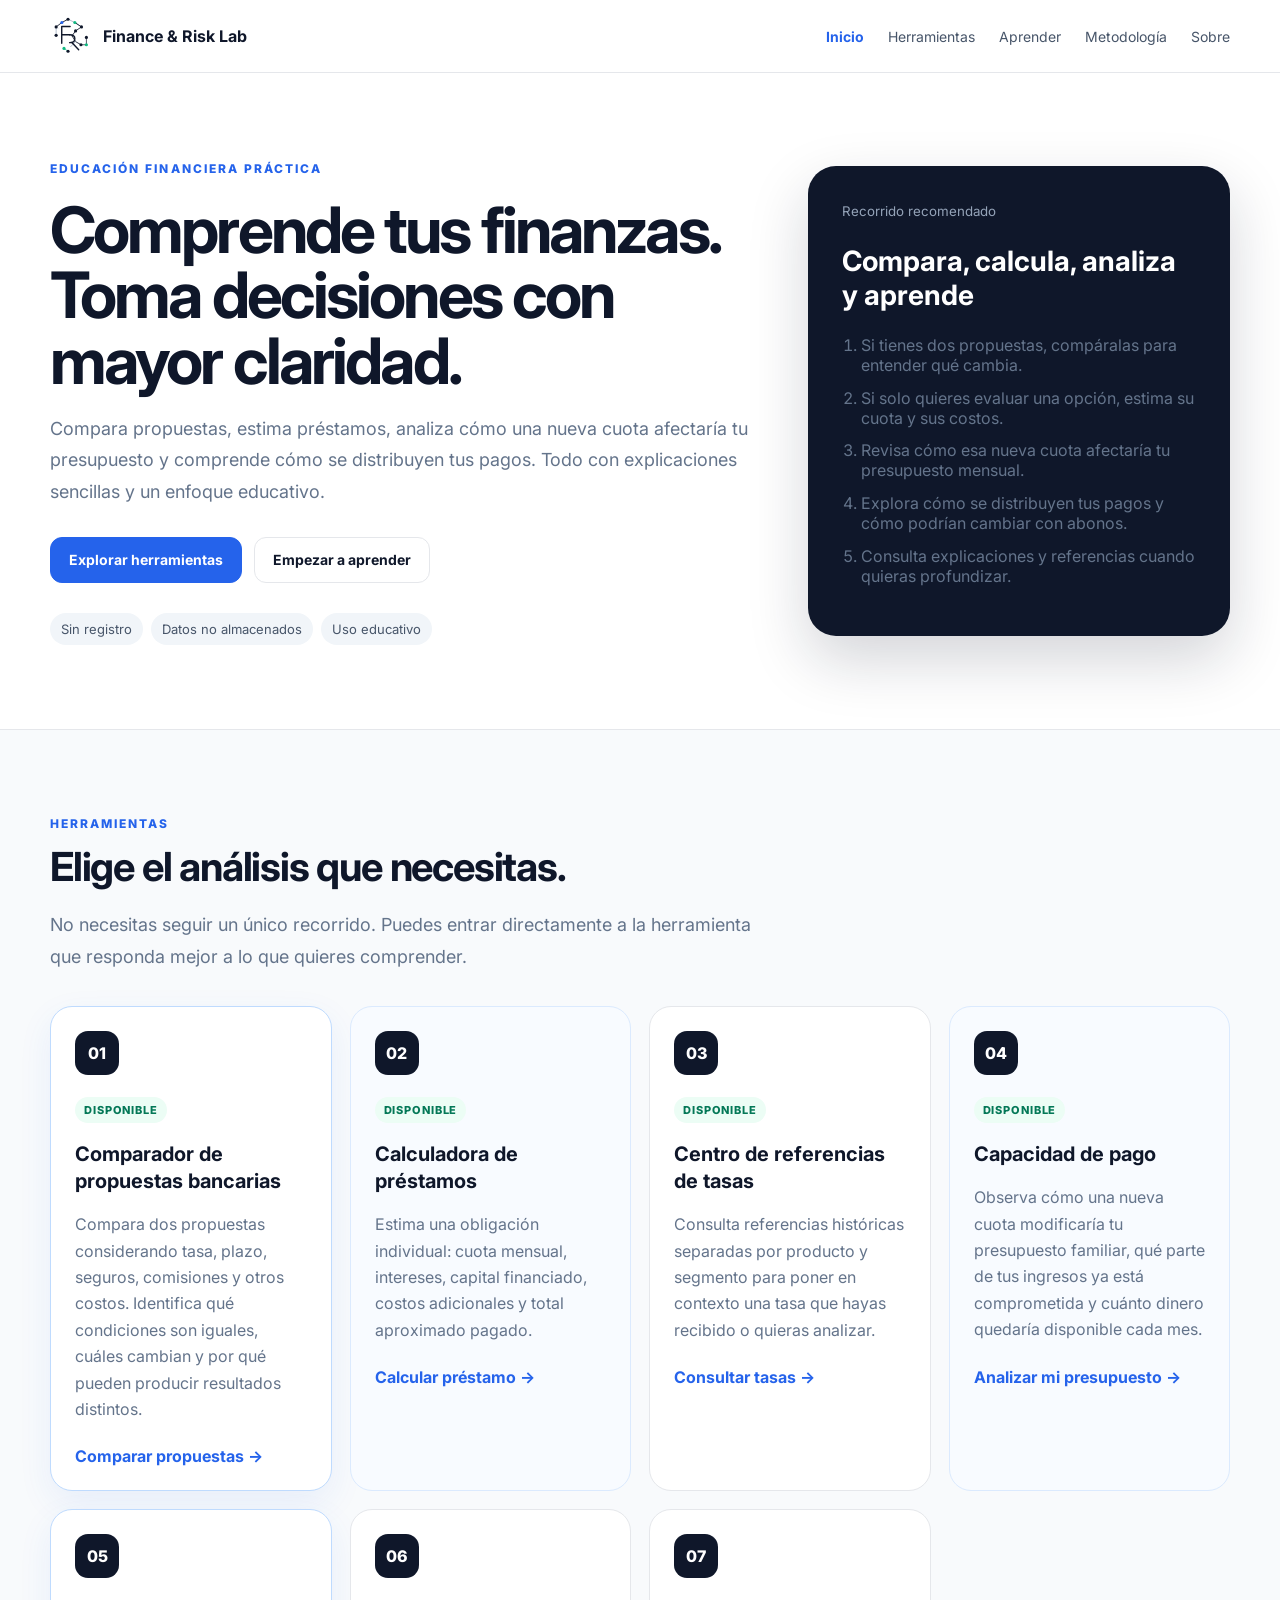
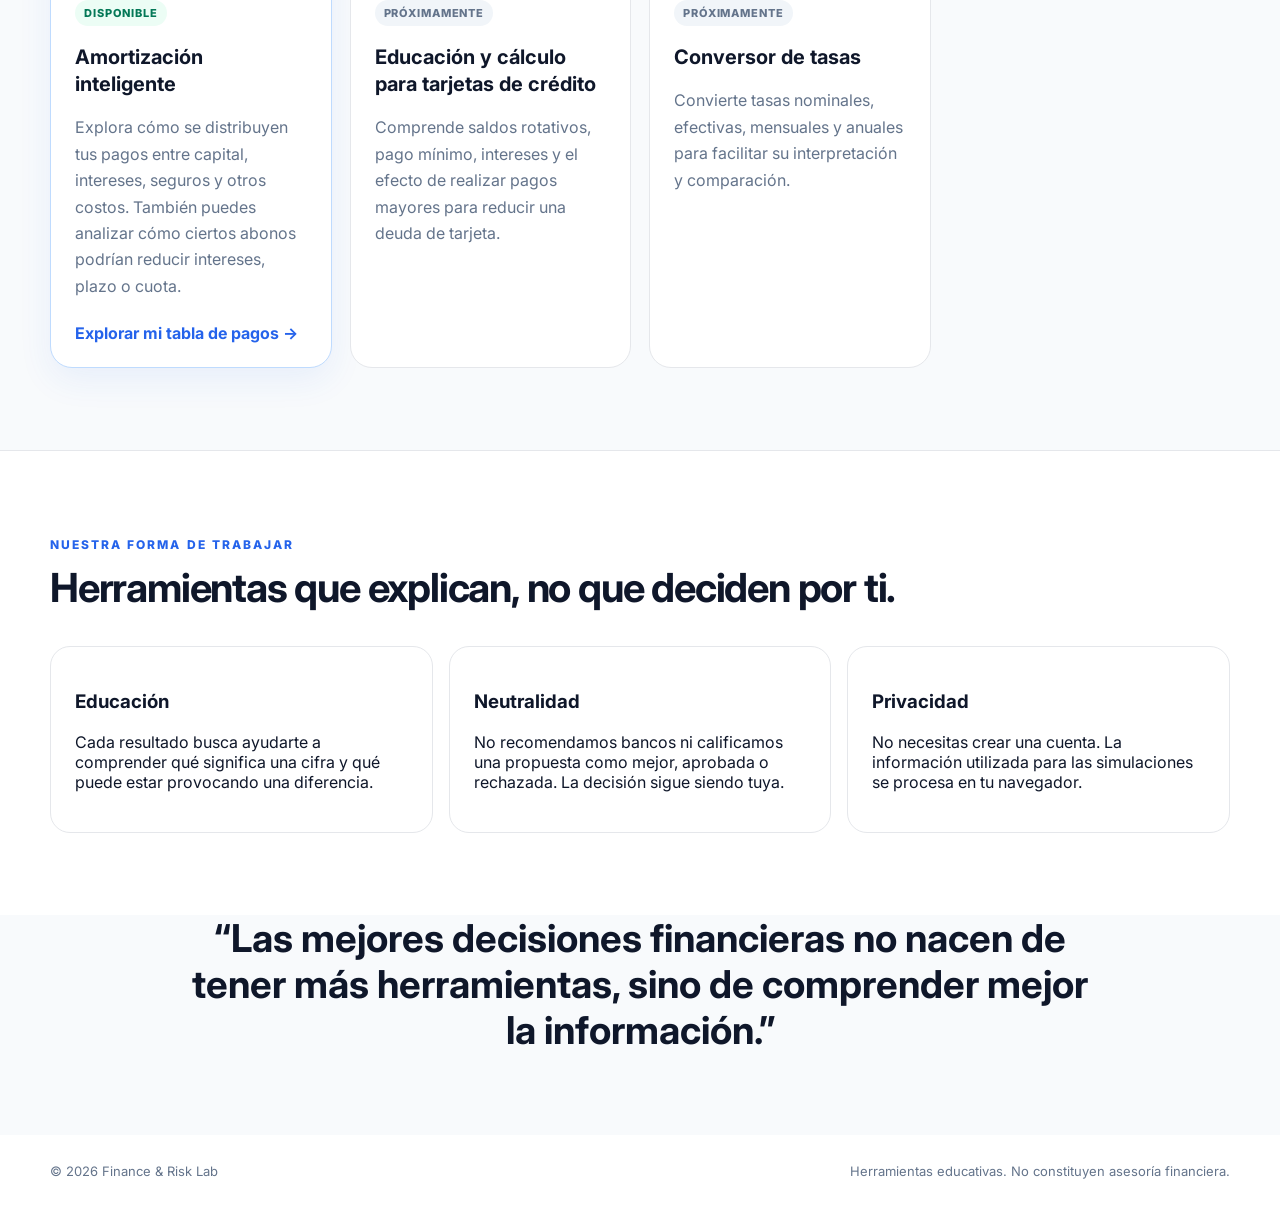
==== commit 995eedf3: "Add files via upload" ====
--- a/index.html
+++ b/index.html
@@ -1,550 +1,306 @@
 <!DOCTYPE html>
-
-<html lang="en">
+<html lang="es">
 <head>
-<meta charset="utf-8"/>
-<meta content="width=device-width,initial-scale=1,viewport-fit=cover" name="viewport"/>
-<meta content="RAÍCES FINAL · V49" name="version"/><title>RAÍCES · BNA Digital Museum · V49</title>
-<style>
-:root{--black:#090909;--panel:#121212;--cream:#fff3df;--yellow:#ffc400;--red:#e31b23;--green:#69bd45;--teal:#00a7a7;--line:#6e6255;--muted:#c9c0b7}
-*{box-sizing:border-box}html,body{margin:0;width:100%;height:100%;background:var(--black);color:var(--cream);font-family:Arial,Helvetica,sans-serif}button{font:inherit}body{overflow:hidden}#app{width:100%;height:100%;position:relative;background:#090909}.scene{position:absolute;inset:0;display:none;overflow:hidden}.scene.active{display:block}.scroll{position:absolute;inset:0;overflow:auto;scrollbar-width:thin}.bna{position:fixed;z-index:100;top:14px;left:16px;display:flex;align-items:center;gap:8px;background:#fff;border:1px solid #ffffff25;border-radius:28px;padding:6px 10px;box-shadow:0 10px 30px #0008}.bna img{width:32px;height:32px;object-fit:contain}.bna strong{font-size:12px;letter-spacing:.08em;color:#111}.bna small{display:block;color:#333;font-size:6px;letter-spacing:.06em;margin-top:2px}.topnav{position:fixed;z-index:90;top:18px;right:20px;display:flex;gap:8px;align-items:center}.topnav button{background:#0a0a0ad9;border:1px solid #ffffff28;color:#eee;padding:8px 11px;border-radius:4px;font-size:8px;letter-spacing:.12em;cursor:pointer}.topnav button:hover{border-color:var(--yellow);color:var(--yellow)}
-/* entrance / approved museum vibe */
-.home-mode .topnav{display:none!important}.hero{height:100%;position:relative;display:grid;place-items:center;background:linear-gradient(180deg,#0008,#000b),url('./assets/lobby-bg.jpg') center/cover no-repeat}.hero:after{content:"";position:absolute;inset:0;background:radial-gradient(circle at 50% 42%,transparent 0 18%,#0008 70%),linear-gradient(180deg,#0002,#000b)}.heroInner{position:relative;z-index:2;text-align:center;width:min(760px,92vw)}.tree{width:min(220px,35vw);max-height:210px;object-fit:contain;filter:drop-shadow(0 0 25px #ffc40066);animation:float 4s ease-in-out infinite}.brand{font:700 clamp(62px,10vw,120px) Georgia,serif;letter-spacing:.07em;margin:0;color:#fff;text-shadow:0 5px 40px #000}.tagline{max-width:620px;margin:8px auto 20px;font-size:13px;line-height:1.6;letter-spacing:.12em;text-transform:uppercase;color:#eee}.tagline b{color:var(--yellow)}.cta{display:inline-flex;gap:10px;justify-content:center;flex-wrap:wrap}.cta button,.gold{border:1px solid var(--yellow);background:var(--yellow);color:#111;padding:13px 22px;font-weight:700;font-size:10px;letter-spacing:.12em;cursor:pointer;border-radius:4px}.cta .dark{background:#090909dd;color:#fff;border-color:#fff6}.cta button:hover{transform:translateY(-2px)}
-/* lobby */
-.lobby{height:100%;position:relative;background:#070707}.lobbyBg{position:absolute;inset:0;background:linear-gradient(90deg,#050505e6,#05050548,#050505e6),url('./assets/lobby-bg.jpg') center/cover no-repeat};filter:saturate(1.05)}.lobbyBg:after{content:"";position:absolute;inset:0;background:radial-gradient(circle at 50% 48%,#ffc40018,transparent 35%),linear-gradient(180deg,#0002,#000c)}.lobbyContent{position:absolute;inset:0;overflow:auto;padding:90px 5vw 35px}.lobbyHead{max-width:900px;margin:0 auto 26px;text-align:center}.lobbyHead .ey{font-size:9px;letter-spacing:.22em;color:var(--yellow)}.lobbyHead h2{font:400 clamp(35px,5vw,60px) Georgia,serif;margin:6px 0}.lobbyHead p{margin:0;color:#ddd;font-size:11px;letter-spacing:.08em}.doors{max-width:1100px;margin:auto;display:grid;grid-template-columns:repeat(4,1fr);gap:10px;align-items:stretch}.door{min-height:230px;border:1px solid #ffffff38;border-radius:10px;padding:18px;position:relative;overflow:hidden;cursor:pointer;background:#101010d9;box-shadow:0 20px 55px #0009;transition:.3s;display:flex;flex-direction:column;justify-content:flex-end}.door:before{content:"";position:absolute;inset:0;background:linear-gradient(160deg,var(--accent),transparent 55%);opacity:.18}.door:hover{transform:translateY(-7px);border-color:var(--accent);box-shadow:0 25px 70px #000}.door>*{position:relative;z-index:2}.door .num{font-size:9px;letter-spacing:.2em;color:var(--accent);margin-bottom:auto}.door h3{font:400 27px Georgia,serif;margin:0 0 5px}.door p{font-size:10px;color:#d1c8c0;line-height:1.4;margin:0}.door.fact{--accent:var(--red)}.door.science{--accent:var(--yellow)}.door.music{--accent:var(--teal)}.door.art{--accent:var(--green)}.door .miniIcon{font-size:36px;position:absolute;right:15px;top:15px;opacity:.55}.lobbyBottom{max-width:1100px;margin:13px auto 0;display:grid;grid-template-columns:1fr 1fr;gap:10px}.bottomCard{border:1px solid #ffffff2c;border-radius:9px;background:#090909df;padding:15px;cursor:pointer}.bottomCard:hover{border-color:var(--yellow)}.bottomCard strong{display:block;color:var(--yellow);font-size:9px;letter-spacing:.15em}.bottomCard span{display:block;margin-top:5px;font:400 20px Georgia,serif}.hint{text-align:center;color:#aaa;font-size:8px;letter-spacing:.15em;margin:18px 0}
-/* general room */
-.roomBg{position:absolute;inset:0;overflow:hidden;background:linear-gradient(180deg,#0008,#000b),url('./assets/lobby-bg.jpg') center/cover no-repeat}.roomBg:before,.roomBg:after{content:"";position:absolute;border-radius:50%;filter:blur(10px);opacity:.7}.scienceBg{background:radial-gradient(circle at 25% 25%,#ffc4002b,transparent 22%),radial-gradient(circle at 80% 70%,#e31b2325,transparent 24%),linear-gradient(135deg,#16130db0,#09090980 62%,#111b)}.scienceBg:before{width:55vw;height:55vw;left:-15vw;top:10vh;border:1px solid #ffc40033}.scienceBg:after{width:65vw;height:65vw;right:-30vw;bottom:-25vw;border:1px solid #e31b2333}.musicBg{background:radial-gradient(circle at 20% 30%,#00a7a733,transparent 25%),linear-gradient(135deg,#0b1010b5,#0a090a88 55%,#160b0cb5),url('./assets/lobby-bg.jpg') center/cover no-repeat}.musicBg:before{width:120vw;height:2px;left:-10vw;top:50%;background:linear-gradient(90deg,transparent,var(--yellow),var(--red),var(--teal),transparent);box-shadow:0 -55px 0 #ffc40018,0 55px 0 #e31b2318;animation:wave 5s linear infinite}.artBg{background:radial-gradient(circle at 70% 25%,#69bd4530,transparent 25%),radial-gradient(circle at 25% 75%,#e31b2322,transparent 25%),linear-gradient(135deg,#11130db0,#09090988),url('./assets/lobby-bg.jpg') center/cover no-repeat}.artBg:before{width:50vw;height:50vw;left:-10vw;bottom:-15vw;border:35px solid #ffc40012;transform:rotate(18deg)}
-.roomScroll{position:absolute;inset:0;overflow:auto;padding:90px 5vw 80px}.roomHead{max-width:1000px;margin:0 auto 25px;display:flex;justify-content:space-between;gap:25px;align-items:end}.roomHead .ey{color:var(--yellow);font-size:9px;letter-spacing:.2em}.roomHead h2{font:400 clamp(38px,5vw,64px) Georgia,serif;margin:5px 0}.roomHead p{max-width:600px;color:#d1c8c0;font-size:11px;line-height:1.6;margin:0}.back{position:fixed;z-index:50;bottom:18px;left:18px;border:1px solid #fff4;background:#090909e8;color:#fff;padding:11px 15px;border-radius:4px;font-size:9px;letter-spacing:.12em;cursor:pointer}.back:hover{border-color:var(--yellow);color:var(--yellow)}
-/* science */
-.scienceGrid{max-width:1000px;margin:auto;display:grid;grid-template-columns:repeat(2,1fr);gap:14px}.personCard{position:relative;min-height:280px;border:1px solid #ffffff30;background:#101010e8;border-radius:8px;overflow:hidden;cursor:pointer;display:grid;grid-template-columns:42% 58%;transition:.3s}.personCard:hover{transform:translateY(-5px);border-color:var(--accent);box-shadow:0 20px 60px #000}.personPhoto{background:#1a1a1a center/cover no-repeat;min-height:100%}.personCopy{padding:20px}.personCopy small{font-size:8px;letter-spacing:.17em;color:var(--accent)}.personCopy h3{font:400 28px Georgia,serif;margin:7px 0}.personCopy .hook{font-size:11px;line-height:1.5;color:#f1e9df;margin:0 0 12px}.personCopy .microfact{border-left:2px solid var(--accent);padding-left:9px;font-size:9px;line-height:1.5;color:#c8c0b8}.personCard.patricia{--accent:var(--yellow)}.personCard.elijah{--accent:var(--green)}.personCard.frederick{--accent:var(--teal)}.personCard.west{--accent:var(--red)}.scienceNote{max-width:1000px;margin:15px auto 0;border:1px solid #ffffff24;padding:15px;background:#090909c9;text-align:center}.scienceNote strong{color:var(--yellow);font-size:9px;letter-spacing:.15em}.scienceNote p{margin:6px 0 0;color:#c9c0b7;font-size:10px}
-/* facts */
-.factsRoom{background:radial-gradient(circle at 50% 25%,#ffc4002b,transparent 30%),linear-gradient(135deg,#100f0cb0,#09090988),url('./assets/lobby-bg.jpg') center/cover no-repeat}.factsScroll{position:absolute;inset:0;overflow:auto;padding:90px 5vw 60px}.factsHead{text-align:center;margin-bottom:24px}.factsHead h2{font:400 clamp(38px,5vw,54px) Georgia,serif;margin:0}.factsHead p{color:#c8c0b8;font-size:14px;line-height:1.55;max-width:760px;margin:10px auto 0}.factGrid{max-width:1150px;margin:auto;display:grid;grid-template-columns:repeat(5,1fr);gap:10px}.factCard{background:#121212e8;border:1px solid #ffffff26;border-radius:8px;overflow:hidden;min-height:310px;transition:.25s}.factCard:hover{transform:translateY(-5px);border-color:var(--accent)}.factImage{height:145px;background:#181818 center/cover no-repeat}.factCard .copy{padding:16px}.factCard small{font-size:9px;letter-spacing:.12em;color:var(--accent)}.factCard h3{font:400 23px Georgia,serif;margin:7px 0 9px}.factCard p{font-size:13px;line-height:1.6;color:#cfc7bf;margin:0}.factMore{text-align:center;margin:17px}.factMore button{background:#111;border:1px solid var(--yellow);color:var(--yellow);padding:10px 16px;font-size:8px;letter-spacing:.14em;cursor:pointer}
-/* music */
-.musicScroll{position:absolute;inset:0;overflow:auto;padding:90px 5vw 70px}.musicHead{max-width:1000px;margin:auto;text-align:left}.musicHead .ey{color:var(--yellow);font-size:9px;letter-spacing:.2em}.musicHead h2{font:400 clamp(40px,6vw,70px) Georgia,serif;margin:5px 0}.musicHead p{max-width:780px;color:#d1c8c0;font-size:11px;line-height:1.6}.genreGrid{max-width:1000px;margin:28px auto 0;display:grid;grid-template-columns:repeat(6,1fr);gap:8px}.genre{min-height:330px;border:1px solid #ffffff28;background:#0d0d0de8;border-radius:7px;overflow:hidden;position:relative;display:flex;flex-direction:column;justify-content:end;cursor:pointer;transition:.3s}.genre:hover{transform:translateY(-7px);border-color:var(--c)}.genreVisual{position:absolute;inset:0 0 auto;height:160px;background:var(--bg);display:grid;place-items:center}.genreVisual span{font:400 24px Georgia,serif;color:#fff;text-shadow:0 3px 20px #000}.genreBody{position:relative;padding:15px;background:linear-gradient(transparent,#090909 18%)}.genreBody small{color:var(--c);font-size:7px;letter-spacing:.14em}.genreBody h3{font:400 19px Georgia,serif;margin:6px 0}.genreBody p{font-size:9px;line-height:1.45;color:#c9c0b8;margin:0}.genreBody b{display:block;color:#fff;font-size:7px;letter-spacing:.12em;margin-top:10px}.g1{--c:#ffc400;--bg:linear-gradient(135deg,#4b351f,#111)}.g2{--c:#00a7a7;--bg:linear-gradient(135deg,#182f31,#111)}.g3{--c:#e31b23;--bg:linear-gradient(135deg,#3a1515,#111)}.g4{--c:#ff7d38;--bg:linear-gradient(135deg,#4a2414,#111)}.g5{--c:#69bd45;--bg:linear-gradient(135deg,#1d3a1c,#111)}.g6{--c:#9b7cff;--bg:linear-gradient(135deg,#271d3e,#111)}.musicQuote{max-width:1000px;margin:15px auto 0;border-left:3px solid var(--yellow);padding:10px 14px;background:#0b0b0bba;font:400 19px Georgia,serif}.musicQuote span{display:block;font:9px Arial;color:#aaa;margin-top:6px;letter-spacing:.12em}
-/* art */
-.artGrid{max-width:1000px;margin:auto;display:grid;grid-template-columns:repeat(3,1fr);gap:14px}.artCard{min-height:330px;border:1px solid #ffffff25;background:#101010e8;border-radius:8px;overflow:hidden}.artImage{height:175px;display:grid;place-items:center;background:var(--bg)}.artImage span{font:400 28px Georgia,serif}.artText{padding:17px}.artText small{color:var(--green);font-size:8px;letter-spacing:.16em}.artText h3{font:400 25px Georgia,serif;margin:7px 0}.artText p{font-size:10px;line-height:1.55;color:#c8c0b8}
-/* feedback */
-.feedbackRoom{background:radial-gradient(circle at 50% 20%,#ffc4002b,transparent 30%),linear-gradient(135deg,#111b,#09090988),url('./assets/lobby-bg.jpg') center/cover no-repeat}.feedbackScroll{position:absolute;inset:0;overflow:auto;padding:95px 5vw 70px}.feedbackWrap{max-width:1000px;margin:auto}.feedbackHead .ey{color:var(--yellow);font-size:9px;letter-spacing:.2em}.feedbackHead h2{font:400 clamp(38px,5vw,60px) Georgia,serif;margin:6px 0}.feedbackHead p{color:#c9c0b8;font-size:11px}.feedbackGrid{display:grid;grid-template-columns:1fr 1fr;gap:15px;margin-top:25px}.formBox,.wall{border:1px solid #ffffff25;border-radius:8px;background:#111111e8;padding:18px}.formBox label{display:block;font-size:8px;letter-spacing:.13em;color:var(--yellow);margin:0 0 6px}.formBox input,.formBox textarea{width:100%;border:1px solid #ffffff2d;background:#080808;color:#fff;padding:11px;margin-bottom:14px;border-radius:4px;outline:none}.formBox textarea{min-height:150px;resize:vertical}.formBox button{border:1px solid var(--yellow);background:var(--yellow);color:#111;padding:10px 13px;font-weight:700;font-size:8px;letter-spacing:.1em;cursor:pointer}.wall h3{font:400 26px Georgia,serif;margin:0 0 15px}.comment{padding:12px;border-left:2px solid var(--green);background:#0a0a0a;margin:8px 0}.comment strong{font-size:9px}.comment p{font-size:9px;line-height:1.5;color:#d2c8bf;margin:5px 0 0}
-/* person modal */
-.modal{position:fixed;z-index:200;inset:0;display:none;background:#050505ee;backdrop-filter:blur(7px);padding:20px}.modal.open{display:flex;align-items:center;justify-content:center}.modalCard{width:min(1040px,96vw);max-height:94vh;overflow:auto;background:#111;border:1px solid #ffffff32;border-radius:10px;box-shadow:0 35px 100px #000;padding:22px;position:relative}.close{position:absolute;right:12px;top:10px;border:0;background:none;color:#fff;font-size:28px;cursor:pointer}.personHero{display:grid;grid-template-columns:35% 65%;gap:22px}.modalPhoto{min-height:360px;border:1px solid #ffffff24;background:#181818 center/cover no-repeat}.modalKicker{font-size:8px;letter-spacing:.18em;color:var(--yellow)}.modalCard h2{font:400 clamp(40px,6vw,68px) Georgia,serif;margin:7px 0}.modalCard .lead{font-size:13px;line-height:1.65;color:#e7ded4}.emotion{margin:16px 0;padding:14px;border-left:4px solid var(--yellow);background:#19150e}.emotion strong{display:block;color:var(--yellow);font-size:8px;letter-spacing:.16em}.emotion p{font:400 20px Georgia,serif;line-height:1.35;margin:6px 0 0}.facts2{display:grid;grid-template-columns:repeat(2,1fr);gap:8px;margin:14px 0}.fact2{border:1px solid #ffffff24;padding:12px;background:#0c0c0c}.fact2 b{color:var(--yellow);font-size:9px;letter-spacing:.1em}.fact2 h4{font:400 17px Georgia,serif;margin:6px 0}.fact2 p{font-size:9px;line-height:1.5;color:#c8c0b8;margin:0}.invBox{display:grid;grid-template-columns:35% 65%;gap:22px;border:1px solid #ffffff28;padding:14px;background:#0a0a0a;align-items:stretch}.invBox img{width:100%;height:360px;min-height:360px;object-fit:contain;background:#161616;border:1px solid #ffffff18;border-radius:4px}.invBox h3{font:400 24px Georgia,serif;margin:5px 0}.invBox p{font-size:10px;line-height:1.5;color:#c8c0b8}.invBox h3{font:400 24px Georgia,serif;margin:5px 0}.invBox p{font-size:10px;line-height:1.5;color:#c8c0b8}.detailTitle{font-size:8px;letter-spacing:.17em;color:var(--teal);margin-top:20px}.detailGrid{display:grid;grid-template-columns:repeat(3,1fr);gap:9px;margin-top:9px}.detail{border:1px solid #ffffff20;padding:0;background:#0b0b0b;cursor:pointer;text-align:left;color:#fff}.detail img{width:100%;height:120px;object-fit:contain;background:#151515;display:block}.detail span{display:block;padding:8px;font-size:8px;line-height:1.35}.impact{margin-top:15px;padding:14px;border:1px solid #ffc40044;background:linear-gradient(135deg,#1b160d,#0d0d0d)}.impact b{font-size:8px;letter-spacing:.15em;color:var(--yellow)}.impact p{font:400 19px Georgia,serif;line-height:1.4;margin:7px 0 0}.source{font-size:7px;color:#8f8f8f;margin-top:9px}
-@keyframes float{0%,100%{transform:translateY(0)}50%{transform:translateY(-7px)}}@keyframes wave{0%{transform:translateX(-5%)}100%{transform:translateX(5%)}}
-@media(max-width:900px){.doors{grid-template-columns:repeat(2,1fr)}.factGrid{grid-template-columns:repeat(2,1fr)}.genreGrid{grid-template-columns:repeat(3,1fr)}.scienceGrid{grid-template-columns:1fr}.personCard{min-height:250px}.artGrid{grid-template-columns:1fr}.personHero{grid-template-columns:1fr}.modalPhoto{min-height:280px;max-height:38vh}.detailGrid{grid-template-columns:1fr 1fr}.feedbackGrid{grid-template-columns:1fr}}
-@media(max-width:600px){.topnav{top:16px;right:10px}.topnav button:nth-child(n+3){display:none}.bna{top:10px;left:10px}.bna img{width:28px;height:28px}.bna strong{font-size:10px}.heroInner{padding-top:35px}.tree{width:145px}.brand{font-size:60px}.tagline{font-size:9px}.lobbyContent,.roomScroll,.factsScroll,.musicScroll,.feedbackScroll{padding:78px 15px 75px}.lobbyHead h2{font-size:34px}.doors{grid-template-columns:1fr 1fr;gap:8px}.door{min-height:210px;padding:14px}.door h3{font-size:20px}.door p{font-size:8px}.door .miniIcon{font-size:27px}.lobbyBottom{grid-template-columns:1fr}.roomHead{display:block}.roomHead h2{font-size:39px}.roomHead p{font-size:10px}.personCard{grid-template-columns:38% 62%;min-height:220px}.personCopy{padding:13px}.personCopy h3{font-size:21px}.personCopy .hook{font-size:9px}.personCopy .microfact{font-size:8px}.factGrid{grid-template-columns:1fr}.factCard{min-height:280px}.factImage{height:160px}.genreGrid{grid-template-columns:1fr 1fr;gap:8px}.genre{min-height:285px}.genreVisual{height:125px}.genreBody h3{font-size:17px}.genreBody p{font-size:8px}.musicQuote{font-size:16px}.facts2{grid-template-columns:1fr}.invBox{grid-template-columns:1fr;gap:12px}.invBox img{width:100%;height:270px;min-height:270px}.detailGrid{grid-template-columns:1fr}.detail img{height:140px}.modal{padding:8px}.modalCard{padding:15px}.modalCard .lead{font-size:11px}.emotion p{font-size:17px}.back{bottom:10px;left:10px}}
-
-/* V32 fixes */
-.factImage{height:205px;background:#17120f;overflow:hidden}.factImage img{width:100%;height:100%;object-fit:cover;object-position:center;display:block}.factImage img.contain{object-fit:contain;padding:10px}
-.factsScroll{padding-bottom:115px}
-.factCard{min-height:340px}
-.artGrid{max-width:1100px;margin:auto;display:grid;grid-template-columns:repeat(2,1fr);gap:14px}
-.artCard{min-height:410px;border:1px solid #ffffff25;background:#101010e8;border-radius:10px;overflow:hidden;transition:.3s}
-.artCard:hover{transform:translateY(-5px);border-color:#ffc400;box-shadow:0 20px 60px #0008}
-.artImage{height:230px;display:block;position:relative;background:#17120f;overflow:hidden}
-.artImage img{width:100%;height:100%;object-fit:cover;object-position:center;display:block;filter:saturate(.92) contrast(1.03)}
-.artImage:after{content:"";position:absolute;inset:0;background:linear-gradient(180deg,transparent 45%,#090909aa 100%);pointer-events:none}
-.artText{padding:18px}
-.artText small{font-size:8px;letter-spacing:.16em;color:var(--accent,#69bd45)}
-.artText h3{font:400 27px Georgia,serif;margin:7px 0}
-.artText p{font-size:10px;line-height:1.6;color:#c8c0b8;margin:0 0 10px}
-.artImpact{border-left:3px solid var(--accent,#ffc400);padding-left:10px;font-size:9px;line-height:1.5;color:#eee}
-.artImpact b{display:block;color:var(--accent,#ffc400);font-size:8px;letter-spacing:.12em;margin-bottom:3px}
-.artIntro{max-width:1100px;margin:0 auto 18px;border:1px solid #ffc40044;background:linear-gradient(135deg,#1d170d,#0d0d0d);padding:16px 18px}
-.artIntro strong{display:block;color:#ffc400;font-size:9px;letter-spacing:.15em;margin-bottom:6px}
-.artIntro p{margin:0;color:#ddd;font-size:10px;line-height:1.6}
-.artInnovation{max-width:1100px;margin:16px auto 0;border:1px solid #00a7a744;background:linear-gradient(135deg,#0b2424,#0d0d0d);padding:18px}
-.artInnovation h3{font:400 25px Georgia,serif;margin:0 0 7px;color:#fff3df}
-.artInnovation p{font-size:10px;line-height:1.6;color:#c8c0b8;margin:0}
-.scienceNote strong{font-size:10px}
-@media(max-width:900px){.artGrid{grid-template-columns:1fr}.artCard{min-height:390px}.artImage{height:220px}.factImage{height:185px}.factCard{min-height:350px}}
-@media(max-width:600px){.factsHead h2{font-size:40px}.factsHead p{font-size:13px}.factImage{height:190px}.factCard{min-height:355px}.artGrid{grid-template-columns:1fr}.artImage{height:205px}.artText h3{font-size:23px}.artText p{font-size:9px}.artImpact{font-size:8px}.artIntro,.artInnovation{padding:14px}.factsScroll{padding-bottom:125px}}
-
-.roomScroll{padding-bottom:125px!important}
-
-/* V34 refinements */
-.wideBottom{grid-column:1/-1}
-.innovationIntro{margin:0 0 16px;padding:14px 16px;border:1px solid #ffc40055;background:linear-gradient(135deg,#20170a,#0d0d0d)}
-.innovationIntro strong{color:var(--yellow);font-size:10px;letter-spacing:.16em}
-.innovationIntro p{margin:7px 0 0;color:#d8d0c7;font-size:12px;line-height:1.55}
-.topicChips{display:flex;flex-wrap:wrap;gap:7px;margin:0 0 18px}
-.topicChips span{border:1px solid #ffffff24;border-radius:999px;padding:6px 9px;font-size:7px;letter-spacing:.12em;color:#ddd;background:#111}
-.innovationGrid{display:grid;grid-template-columns:1fr 1fr;gap:14px}
-.innovationCard{border:1px solid #ffffff22;border-radius:10px;overflow:hidden;background:#0d0d0d;box-shadow:0 15px 40px #0007}
-.innovationTop{display:grid;grid-template-columns:42% 58%;min-height:250px}
-.innovationPerson{background:#181818 center/cover no-repeat;min-height:250px}
-.innovationCopy{padding:15px}
-.innovationCopy small{font-size:7px;letter-spacing:.15em;color:var(--accent,#ffc400)}
-.innovationCopy h3{font:400 27px Georgia,serif;margin:6px 0 9px;color:#f2e9dd}
-.innovationCopy p{font-size:10px;line-height:1.55;color:#cfc7be;margin:0}
-.innovationFact{margin-top:12px;padding:9px 10px;border-left:3px solid var(--accent,#ffc400);background:#17120d}
-.innovationFact b{font-size:7px;letter-spacing:.14em;color:var(--accent,#ffc400)}
-.innovationFact span{display:block;margin-top:4px;font-size:9px;line-height:1.45;color:#ded6cc}
-.inventionVisual{border-top:1px solid #ffffff18;background:#17120f;padding:10px}
-.inventionVisual img{display:block;width:100%;height:190px;object-fit:contain;background:#120f0d;border-radius:5px}
-.innovationPerson{overflow:hidden;background:#17120f}.innovationPerson img{width:100%;height:100%;display:block;object-fit:cover;object-position:center}.innovationPerson.archival{display:flex;align-items:center;justify-content:center;padding:14px;background:linear-gradient(135deg,#211812,#0d0d0d)}.innovationPerson.archival img{object-fit:contain;filter:sepia(.08)}.archivalBadge{position:absolute;left:10px;bottom:10px;background:#090909dd;border:1px solid #ffc40066;color:#ffc400;padding:6px 8px;font-size:7px;letter-spacing:.1em}
-
-.inventionCaption{font-size:8px;letter-spacing:.08em;color:#bdb4ab;padding:8px 2px 2px}
-.artImage img{object-fit:contain!important;background:#15110f!important}
-@media(max-width:900px){.innovationGrid{grid-template-columns:1fr}.innovationTop{grid-template-columns:40% 60%;min-height:235px}.innovationPerson{min-height:235px}.inventionVisual img{height:170px}}
-@media(max-width:560px){.innovationTop{grid-template-columns:1fr}.innovationPerson{height:250px;min-height:250px}.innovationCopy h3{font-size:25px}.inventionVisual img{height:190px}}
-
-/* V35: unified expandable science stories + reliable reading */
-.bna{min-width:172px}.bna img{width:40px;height:40px;flex:0 0 40px;object-fit:contain}.bna strong{font-size:12px}.bna small{font-size:7px}
-#app .scene#welcome.active ~ *{ }
-body.home-mode .topnav{display:none!important}
-#welcome .heroInner{margin-inline:auto}
-#welcome .tree{margin-inline:auto;display:block;object-position:center}
-.scienceGrid{max-width:1100px;margin:0 auto;display:grid;grid-template-columns:1fr 1fr;gap:14px}
-.personCard,.innovationCard{cursor:pointer;position:relative}
-.personCard:focus-visible,.innovationCard:focus-visible,.genre:focus-visible{outline:2px solid var(--yellow);outline-offset:3px}
-.personCard:after,.innovationCard:after{content:none!important}
-.innovationCard{transition:.3s}.innovationCard:hover{transform:translateY(-5px);border-color:var(--yellow)}
-.innovationCard .inventionVisual{min-height:190px}
-.innovationCard .inventionVisual img{object-fit:contain}
-.close{right:14px;top:12px;min-width:92px;height:38px;border:1px solid #ffc40088;background:#111;color:#fff;border-radius:4px;font-size:13px;line-height:1;display:flex;align-items:center;justify-content:center;gap:6px;z-index:5}.close span{font:700 7px Arial;letter-spacing:.13em;color:#ffc400}
-.currentUse{margin-top:15px;padding:14px;border:1px solid #69bd4566;background:linear-gradient(135deg,#102016,#0d0d0d)}.currentUse b{font-size:8px;letter-spacing:.15em;color:var(--green)}.currentUse p{font-size:11px;line-height:1.55;color:#ded6cc;margin:7px 0 0}
-.modalCard{padding-top:58px}.modalCard h2{padding-right:10px}.modalPhoto{background-color:#181818}
-/* Music: genre cards reveal deeper context on tap */
-.genre{min-height:330px}.genreBody .genreMore{display:none;margin-top:10px;padding-top:10px;border-top:1px solid #ffffff20;color:#ddd;font-size:8px;line-height:1.5}.genre.open .genreMore{display:block}.genre.open{min-height:390px;transform:translateY(-4px);border-color:var(--c)}.genre.open .genreBody b{color:var(--c)}
-/* Art portraits: favor faces / avoid accidental top or bottom cropping */
-.artImage img{object-fit:cover!important;object-position:center 20%!important}.artCard:nth-child(2) .artImage img{object-position:center 18%!important}.artCard:nth-child(4) .artImage img{object-position:center 18%!important}
-/* Home: tree is always visible; navigation appears after entering */
-#welcome .tree{display:block;object-fit:contain;filter:drop-shadow(0 8px 28px #000)}
-.door h3{font-size:clamp(18px,2vw,27px)}
-@media(max-width:900px){.scienceGrid{grid-template-columns:1fr}.innovationCard:after{bottom:10px}.personCard:after{bottom:10px}}
-@media(max-width:600px){.bna{min-width:166px;padding:5px 9px}.bna img{width:38px;height:38px;flex-basis:38px}.bna strong{font-size:10px}.bna small{font-size:6px}.personCard:after,.innovationCard:after{font-size:6px;padding:6px 7px}.close{top:9px;right:9px;min-width:82px;height:34px}.modalCard{padding-top:54px}.currentUse p{font-size:10px}.genre.open{min-height:410px}.artImage{height:220px}.artImage img{object-position:center 18%!important}}
-
-body.modal-open{overflow:hidden}
-
-/* V36 reliability + layout overrides */
-.home-mode .topnav{display:none!important}
-.bna img{width:42px!important;height:42px!important;object-fit:contain!important;display:block!important;flex:0 0 42px}
-.bna{min-width:170px}
-#welcome .tree{width:min(280px,46vw);height:auto;max-height:34vh;object-fit:contain}
-/* All science stories use the same left-photo / right-copy card. */
-.scienceGrid .innovationCard{position:relative;min-height:280px;border:1px solid #ffffff30;background:#101010e8;border-radius:8px;overflow:hidden;cursor:pointer;display:grid;grid-template-columns:42% 58%;transition:.3s}
-.scienceGrid .innovationCard:hover{transform:translateY(-5px);border-color:var(--accent);box-shadow:0 20px 60px #000}
-.scienceGrid .innovationCard .innovationTop{display:contents}
-.scienceGrid .innovationCard .innovationPerson{min-height:280px;height:auto;display:flex;align-items:stretch;justify-content:center;overflow:hidden;background:#17120f}
-.scienceGrid .innovationCard .innovationPerson img{width:100%;height:100%;min-height:280px;object-fit:cover;object-position:center}
-.scienceGrid .innovationCard .innovationPerson.archival img{object-fit:contain;padding:18px}
-.scienceGrid .innovationCard .innovationCopy{padding:20px}
-.scienceGrid .innovationCard .innovationCopy small{font-size:8px;letter-spacing:.17em}
-.scienceGrid .innovationCard .innovationCopy h3{font:400 28px Georgia,serif;margin:7px 0}
-.scienceGrid .innovationCard .innovationCopy p{font-size:11px;line-height:1.5;color:#f1e9df;margin:0 0 12px}
-.scienceGrid .innovationCard .innovationFact{border-left:2px solid var(--accent);padding-left:9px;margin-top:0;font-size:9px;line-height:1.5;color:#c8c0b8}
-.scienceGrid .innovationCard .inventionVisual{display:none}
-.exploreLink{display:inline-flex;align-items:center;gap:7px;margin-top:15px;padding:8px 10px;background:transparent;border:1px solid var(--accent,#ffc400);color:var(--accent,#ffc400);font-size:8px;letter-spacing:.13em;border-radius:3px;pointer-events:none}
-.personCopy .exploreLink{display:inline-flex}
-@media(max-width:900px){.scienceGrid .innovationCard{grid-template-columns:40% 60%}.scienceGrid .innovationCard .innovationPerson,.scienceGrid .innovationCard .innovationPerson img{min-height:235px}}
-@media(max-width:600px){.scienceGrid .innovationCard{grid-template-columns:40% 60%;min-height:245px}.scienceGrid .innovationCard .innovationPerson,.scienceGrid .innovationCard .innovationPerson img{min-height:245px}.scienceGrid .innovationCard .innovationCopy{padding:14px}.scienceGrid .innovationCard .innovationCopy h3{font-size:22px}.scienceGrid .innovationCard .innovationCopy p{font-size:10px}.scienceGrid .innovationCard .innovationFact{font-size:8px}.exploreLink{font-size:7px;padding:7px 8px}}
-/* Facts: keep a visible local illustration even if a remote archival image fails. */
-.factImage img{width:100%;height:100%;object-fit:contain;background:#17120f;display:block}
-.factImage{height:165px;padding:8px}
-/* Music: the grid is a clean genre index; details open in a dedicated overlay. */
-.genreGrid{grid-template-columns:repeat(3,1fr)!important}
-.genre{min-height:230px!important;justify-content:center!important}
-.genreVisual{position:relative!important;inset:auto!important;height:150px!important;flex:0 0 150px}
-.genreBody{background:#090909!important;text-align:center;padding:14px!important}
-.genreBody h3,.genreBody p,.genreBody b,.genreBody small{display:none!important}
-.genreBody:after{content:'TAP TO EXPLORE →';display:block;color:var(--c);font-size:8px;letter-spacing:.14em;margin-top:7px}
-.genreMore{display:none!important}
-.genre.open{min-height:230px!important;transform:translateY(-4px)}
-.musicModal{position:fixed;inset:0;z-index:300;display:none;background:#050505ed;padding:7vh 5vw;overflow:auto}
-.musicModal.open{display:block}
-.musicModalCard{max-width:1050px;margin:0 auto;background:#101010;border:1px solid #ffffff28;border-radius:12px;box-shadow:0 30px 90px #000;position:relative;padding:30px}
-.musicModalClose{position:absolute;right:14px;top:14px;background:#0b0b0b;border:1px solid #ffffff35;color:#fff;padding:8px 12px;border-radius:4px;cursor:pointer;font-size:9px;letter-spacing:.12em}
-.musicModalHead small{color:var(--yellow);letter-spacing:.16em;font-size:8px}
-.musicModalHead h2{font:400 clamp(32px,5vw,56px) Georgia,serif;margin:5px 0 8px}
-.musicModalHead p{max-width:760px;color:#cfc7be;font-size:11px;line-height:1.6}
-.artistGrid{display:grid;grid-template-columns:repeat(3,1fr);gap:12px;margin-top:22px}
-.artistCard{border:1px solid #ffffff22;border-radius:8px;overflow:hidden;background:#0b0b0b}
-.artistCard img{display:block;width:100%;height:210px;object-fit:cover;background:#211812}
-.artistCard .artistBody{padding:13px}.artistCard h3{font:400 23px Georgia,serif;margin:0 0 6px}.artistCard p{font-size:9px;line-height:1.5;color:#cfc7be;margin:0}.artistCard small{display:block;color:var(--c,#ffc400);font-size:7px;letter-spacing:.13em;margin-bottom:6px}
-@media(max-width:800px){.genreGrid{grid-template-columns:repeat(2,1fr)!important}.artistGrid{grid-template-columns:1fr 1fr}.artistCard img{height:170px}}
-@media(max-width:560px){.genreGrid{grid-template-columns:1fr 1fr!important;gap:7px}.genre{min-height:190px!important}.genreVisual{height:105px!important;flex-basis:105px}.genreVisual span{font-size:18px}.artistGrid{grid-template-columns:1fr}.artistCard img{height:230px}.musicModal{padding:3vh 3vw}.musicModalCard{padding:22px 16px 28px}}
-
-.close{z-index:20!important;background:#0b0b0b!important;border:1px solid #ffffff55!important;color:#fff!important;min-width:110px!important;height:38px!important;display:inline-flex!important;align-items:center;justify-content:center;gap:6px!important;box-shadow:0 8px 24px #0008!important}
-
-/* V37 refinements */
-.personCopy p,.innovationCopy p{font-size:12px!important;line-height:1.62!important}
-.personCopy .microfact,.innovationCopy .innovationFact{font-size:10px!important;line-height:1.55!important}
-.personCard,.innovationCard{grid-template-columns:42% 58%!important}
-.scienceGrid .innovationPerson.archival img{object-fit:cover!important;padding:0!important}
-.modalPhoto{background-size:cover!important;background-position:center!important}
-.invBox img{object-fit:contain!important}
-.close{font-size:12px!important;letter-spacing:.08em!important}
-.close span{font-size:10px!important;letter-spacing:.14em!important}
-.bna img{object-fit:contain!important}
-
-/* V39 proofed UI */
-.bna{border:1px solid #222;box-shadow:0 10px 30px #0007;color:#111}
-.bna img{width:42px;height:42px;object-fit:contain;background:#fff;border-radius:6px}
-.tree{width:min(260px,55vw);height:auto;object-fit:contain;display:block;filter:none}
-.personCard{grid-template-columns:40% 60%;min-height:300px}
-.personPhoto{background-size:cover!important;background-position:center!important;min-height:300px}
-.personCopy .hook{font-size:13px;line-height:1.6}
-.personCopy .microfact{font-size:10px;line-height:1.55}
-.exploreLink{font-size:9px!important;padding:9px 11px!important;pointer-events:auto;cursor:pointer}
-.invBox{grid-template-columns:40% 60%;min-height:360px}
-.invBox img{height:360px;min-height:360px;object-fit:contain}
-.currentUse{margin-top:15px;padding:16px;border:1px solid #69bd45;background:#0c160c}
-.currentUse b{font-size:9px;letter-spacing:.14em;color:#69bd45}
-.currentUse p{font-size:12px;line-height:1.6;color:#ddd}
-.modalCard .lead{font-size:14px;line-height:1.7}
-.fact2 p{font-size:11px;line-height:1.6}
-.close,.musicModalClose{z-index:5;min-width:96px;min-height:38px;padding:6px 10px;border:1px solid #ffffff55;background:#111;color:#fff;border-radius:4px;font-size:11px;letter-spacing:.08em}
-.modalCard{padding-top:64px;padding-bottom:62px}
-.personHero .modalPhoto{min-height:360px}
-.artistCard img{display:block;width:100%;height:240px;object-fit:cover;background:#161616}
-.artImage img{display:block;width:100%;height:320px;object-fit:cover}
-.artText p,.artImpact span,.musicHead p,.roomHead>p,.factsHead p{font-size:13px;line-height:1.65}
-@media(max-width:600px){.bna{background:#fff;min-width:178px}.bna img{width:38px;height:38px}.tree{width:190px}.personCard{grid-template-columns:40% 60%;min-height:260px}.personPhoto{min-height:260px}.personCopy .hook{font-size:11px;line-height:1.55}.personCopy .microfact{font-size:9px;line-height:1.5}.invBox{grid-template-columns:1fr}.invBox img{height:270px;min-height:270px}.modalCard{padding-top:58px;padding-bottom:64px}.close{top:9px;right:9px}.currentUse p{font-size:11px}.artistCard img{height:220px}.artImage img{height:240px}}
-.imageUnavailable{min-height:220px;background:#171717 url('./assets/bna-logo.png') center/80px auto no-repeat;opacity:.65}
-.imageZoom{position:fixed;inset:0;z-index:260;display:none;background:#050505f2;backdrop-filter:blur(8px);padding:12px}.imageZoom.open{display:flex;align-items:center;justify-content:center}.imageZoomCard{position:relative;width:min(1100px,96vw);height:min(92vh,900px);background:#111;border:1px solid #ffffff30;border-radius:10px;padding:56px 18px 18px;display:flex;flex-direction:column;align-items:center}.imageZoomCard img{max-width:100%;max-height:calc(100% - 35px);object-fit:contain;background:#fff}.imageZoomCard p{font-size:10px;color:#cfc7bf;margin:8px 0 0;text-align:center}.imageZoomClose{position:absolute;right:12px;top:10px;z-index:2;min-width:96px;min-height:38px;padding:6px 10px;border:1px solid #ffffff55;background:#111;color:#fff;border-radius:4px;font-size:11px;letter-spacing:.08em;cursor:pointer}.factImage img{cursor:zoom-in}.factImage img:focus{outline:2px solid var(--yellow);outline-offset:-2px}@media(max-width:600px){.imageZoomCard{height:90vh;padding:54px 8px 10px}.imageZoomCard img{max-height:calc(100% - 32px)}}
-
-/* FINAL 360 / MOBILE-FIRST PASS */
-body{overflow:hidden;-webkit-font-smoothing:antialiased;text-rendering:optimizeLegibility}
-.bna{background:#fff!important;color:#111!important;border:1px solid #111!important;min-height:52px;padding:7px 12px;gap:10px}
-.bna img{width:38px!important;height:38px!important;object-fit:contain;display:block;flex:0 0 38px}
-.bna strong{color:#111!important;font-size:12px!important}.bna small{color:#222!important;font-size:7px!important}
-.tree{background:transparent!important;mix-blend-mode:normal;filter:drop-shadow(0 0 20px #ffc40044)}
-.personCard{grid-template-columns:38% 62%;min-height:270px;border:1px solid #ffffff2b;background:#101010e8;border-radius:10px;overflow:hidden}
-.personPhoto{background-position:center 20%;background-size:cover;background-color:#171717}
-.personCopy{padding:16px;min-width:0}.personCopy h3{font-size:clamp(22px,3vw,30px)}
-.personCopy .hook,.personCopy .microfact{font-size:12px;line-height:1.55}
-.exploreLink{display:inline-flex;align-items:center;justify-content:center;min-height:42px;padding:8px 12px;margin-top:12px;border:1px solid currentColor;border-radius:4px;background:transparent;color:var(--accent,#ffc400);font-size:9px;letter-spacing:.1em;cursor:pointer}
-.exploreLink:hover{background:#fff;color:#111}
-.scienceGrid{display:grid;grid-template-columns:1fr 1fr;gap:14px;max-width:1100px;margin:auto}
-.modalCard{width:min(1040px,96vw);max-height:94vh;overflow:auto;-webkit-overflow-scrolling:touch}
-.invBox{grid-template-columns:42% 58%;min-height:330px}.invBox img{height:100%;min-height:330px;object-fit:contain;cursor:zoom-in}
-.invBox img:focus{outline:2px solid var(--yellow);outline-offset:-2px}
-.artImage img{cursor:zoom-in}.artistCard img{cursor:zoom-in}
-.musicModal{padding:3vh 3vw}.musicModalCard{padding:62px 16px 22px}.musicModalClose{top:10px;right:10px;min-width:110px;min-height:42px;font-size:10px}
-.musicModalCard:after{content:none!important}
-@media(max-width:600px){
- .scienceGrid{grid-template-columns:1fr;gap:10px}.personCard{grid-template-columns:40% 60%;min-height:250px}.personPhoto{min-height:250px}.personCopy{padding:13px}.personCopy h3{font-size:22px}.personCopy .hook{font-size:11px}.personCopy .microfact{font-size:9px}.exploreLink{width:100%;min-height:44px;font-size:8px}
- .invBox{grid-template-columns:1fr;gap:12px}.invBox img{height:300px;min-height:300px}
- .artImage img{height:240px}.artistCard img{height:230px}
- .modal{padding:8px}.modalCard{max-height:96vh;padding-left:13px;padding-right:13px}.modalPhoto{min-height:300px;max-height:none}.modalCard .lead{font-size:12px}.fact2 p{font-size:11px;line-height:1.55}.invBox p{font-size:11px;line-height:1.55}.currentUse p,.impact p{font-size:12px;line-height:1.6}
- .bna{top:8px;left:8px;min-width:178px}.bna img{width:40px!important;height:40px!important;flex-basis:40px}.topnav{top:10px;right:8px}.topnav button{font-size:9px;padding:9px 10px}
- .tree{width:min(190px,52vw);max-height:210px}.brand{font-size:clamp(56px,16vw,78px)}.tagline{font-size:10px;line-height:1.65;max-width:340px}
-}
-
-/* FINAL DELIVERY PASS */
-.modalCard{padding-bottom:92px!important}
-
-.musicModalCloseBottom{position:fixed!important;left:50%!important;right:auto!important;bottom:14px!important;top:auto!important;transform:translateX(-50%)!important;margin:0!important;width:min(220px,78vw)!important;min-width:0!important;min-height:46px!important;z-index:1001!important}
-.artistCard img{object-position:center 18%!important}
-@media(max-width:600px){.bna{min-width:174px!important;max-width:calc(100vw - 24px)!important}.bna img{width:40px!important;height:40px!important;flex-basis:40px!important}.bna strong{font-size:12px!important}.bna small{font-size:7px!important}}
-</style>
-<style id="v40-runtime">
-.bna{background:#fff!important;color:#111!important;z-index:1000!important;border:1px solid #111!important;min-width:182px!important;padding:7px 11px!important}
-.bna img{background:#fff!important;border-radius:5px!important;object-fit:contain!important;display:block!important;opacity:1!important}.bna strong{color:#111!important}.bna small{color:#333!important}
-.personCard:after,.innovationCard:after{display:none!important}
-
-.modalCard{padding-bottom:22px!important}.modalCard .invBox img{cursor:zoom-in!important}
-.factImage{height:240px!important;padding:10px!important}.factImage img{object-fit:contain!important;cursor:zoom-in!important}
-.artistCard img{object-fit:cover!important;object-position:center 22%!important;background:#18130f!important}.artistCard img.imageUnavailable{display:block!important;width:100%!important;height:240px!important;object-fit:contain!important;padding:18px!important;opacity:1!important}
-.musicModalCloseBottom{position:sticky!important;top:auto!important;right:auto!important;bottom:8px!important;display:flex!important;width:max-content!important;margin:22px 0 0 auto!important;min-width:110px!important;min-height:42px!important;align-items:center!important;justify-content:center!important;background:#0b0b0b!important;border:1px solid #ffc400!important;color:#fff!important;cursor:pointer!important}
-.personPhoto{position:relative;background-color:#181818!important}.portraitPlaceholder{width:100%;height:100%;min-height:300px;display:flex;flex-direction:column;align-items:center;justify-content:center;text-align:center;padding:18px;background:radial-gradient(circle at 50% 35%,#3a2b20,#12100e 65%);color:#f2e9dd}.portraitPlaceholder:before{content:'';width:92px;height:92px;border-radius:50%;background:#c9aa86;box-shadow:0 110px 0 36px #40362e;margin-bottom:75px;opacity:.85}.portraitPlaceholder span{font:400 18px Georgia,serif;letter-spacing:.04em}.portraitPlaceholder small{margin-top:7px;color:#ffc400;font-size:7px;letter-spacing:.12em}.modalPhoto.unverifiedPortrait{background:radial-gradient(circle at 50% 30%,#3a2b20,#111)!important;display:flex;align-items:center;justify-content:center;text-align:center}.modalPhoto.unverifiedPortrait:after{content:'ARCHIVAL PORTRAIT';color:#ffc400;font:700 9px Arial;letter-spacing:.14em;max-width:180px;line-height:1.5}
-@media(max-width:600px){.bna{min-width:180px!important}.bna img{width:40px!important;height:40px!important}.factImage{height:230px!important}.artistCard img,.artistCard img.imageUnavailable{height:230px!important;object-position:center 20%!important}.musicModalCloseBottom{min-height:44px!important}}
-</style>
-
-<style id="v43-fact-preview">
-/* V43 — mobile-first Did You Know preview
-   The patent sheets contain large white margins, so the card preview is deliberately
-   enlarged while the full-resolution source remains available through tap-to-zoom. */
-.factImage{
-  height:340px!important;
-  overflow:hidden!important;
-  display:flex!important;
-  align-items:center!important;
-  justify-content:center!important;
-  position:relative!important;
-  background:#15110d!important;
-}
-.factImage img{
-  width:100%!important;
-  height:100%!important;
-  object-fit:contain!important;
-  transform-origin:center center!important;
-  image-rendering:auto!important;
-  cursor:zoom-in!important;
-}
-/* Patent-sheet previews: enlarge the useful drawing area without changing the zoom source. */
-.factCard:nth-child(1) .factImage img{transform:scale(1.48)!important}
-.factCard:nth-child(2) .factImage img{transform:scale(1.55)!important}
-.factCard:nth-child(3) .factImage img{transform:scale(1.12)!important}
-.factCard:nth-child(4) .factImage img{transform:scale(1.55)!important}
-.factCard:nth-child(5) .factImage img{transform:scale(1.48)!important}
-.factImage::after{
-  content:'TAP TO EXPAND';
-  position:absolute;
-  right:10px;bottom:10px;
-  padding:6px 8px;
-  font:700 9px Arial,sans-serif;
-  letter-spacing:.12em;
-  color:#fff;
-  background:rgba(0,0,0,.72);
-  border:1px solid rgba(255,196,0,.75);
-  border-radius:3px;
-  pointer-events:none;
-}
-@media(max-width:600px){
-  .factImage{height:320px!important}
-  .factCard:nth-child(1) .factImage img{transform:scale(1.42)!important}
-  .factCard:nth-child(2) .factImage img{transform:scale(1.48)!important}
-  .factCard:nth-child(3) .factImage img{transform:scale(1.08)!important}
-  .factCard:nth-child(4) .factImage img{transform:scale(1.48)!important}
-  .factCard:nth-child(5) .factImage img{transform:scale(1.42)!important}
-}
-</style>
-<style id="v48-portrait-fix">
-.scienceGrid .personCard[data-person="Mary Beatrice Davidson Kenner"] .personPhoto{background-size:contain!important;background-repeat:no-repeat!important;background-position:center top!important;background-color:#17120f!important}
-</style>
-<style id="v48-feedback">
-.ratingRow{display:flex;gap:5px;margin:2px 0 2px}.ratingStar{border:1px solid #ffffff2d;background:#080808;color:#625b53;width:38px;height:36px;border-radius:4px;font-size:20px;line-height:1;cursor:pointer;transition:.18s}.ratingStar:hover,.ratingStar.selected{color:var(--yellow);border-color:#ffc40088;transform:translateY(-1px)}.ratingHint{font-size:8px;color:#aaa;margin:0 0 14px}.feedbackNote{font-size:7px;line-height:1.45;color:#8d857d;margin:12px 0 0}.wallHeader{display:flex;justify-content:space-between;gap:15px;align-items:flex-start}.wallHeader h3{margin-bottom:6px}.ratingSummary{text-align:right;min-width:90px;color:var(--yellow);font-size:9px;line-height:1.45}.ratingSummary b{font-size:18px;font-family:Georgia,serif}.commentRating{color:var(--yellow);letter-spacing:.08em;font-size:10px}.commentMeta{font-size:7px;color:#777;margin-top:4px}
-@media(max-width:600px){.ratingStar{width:34px;height:34px}.wallHeader{display:block}.ratingSummary{text-align:left;margin-top:8px}}
-</style>
+  <meta charset="UTF-8">
+  <meta
+    name="viewport"
+    content="width=device-width, initial-scale=1"
+  >
+  <meta
+    name="description"
+    content="Herramientas educativas para comparar propuestas, calcular préstamos, analizar capacidad de pago, consultar tasas y comprender tablas de amortización."
+  >
+  <title>Finance & Risk Lab</title>
+  <link
+    rel="preconnect"
+    href="https://fonts.googleapis.com"
+  >
+  <link
+    rel="preconnect"
+    href="https://fonts.gstatic.com"
+    crossorigin
+  >
+  <link
+    href="https://fonts.googleapis.com/css2?family=Inter:wght@400;500;600;700;800&display=swap"
+    rel="stylesheet"
+  >
+  <link
+    rel="stylesheet"
+    href="styles.css"
+  >
 </head>
+
 <body>
-<div id="app">
-<div class="bna"><img alt="BNA — Black Network Alliance" src="./assets/bna-logo.png" /><span><strong>BNA</strong><small>BLACK NETWORK ALLIANCE</small></span></div>
-<div class="topnav"><button data-go="welcome">HOME</button><button data-go="menu">EXHIBITIONS</button><button data-go="facts">DID YOU KNOW?</button><button data-go="feedback">YOUR MARK</button></div>
-<section class="scene active" id="welcome"><div class="hero"><div class="heroInner"><img alt="RAÍCES tree mark" class="tree" src="./assets/raices-tree-transparent.png"/><h1 class="brand">RAÍCES</h1><div class="tagline">Stories that <b>inspire</b>. Contributions that <b>transform</b>.<br/>Digital museum of innovation, culture, and Black diaspora legacy.</div><div class="cta"><button id="start">START THE JOURNEY</button></div></div></div></section>
-<section class="scene" id="menu"><div class="lobby"><div class="lobbyBg"></div><div class="lobbyContent"><div class="lobbyHead"><div class="ey">LOBBY · RAÍCES</div><h2>Explore the exhibitions</h2><p>Each room opens a different story of innovation, culture, and legacy.</p></div><div class="doors">
-<div class="door fact" data-go="facts"><span class="num">00</span><span class="miniIcon">?</span><h3>DID YOU KNOW...?</h3><p>Everyday objects with stories you may never have heard.</p></div>
-<div class="door science" data-go="science"><span class="num">01</span><span class="miniIcon">✦</span><h3>SCIENCE · MEDICINE · TECHNOLOGY</h3><p>Innovators who changed what science and technology could do.</p></div>
-<div class="door music" data-go="music"><span class="num">02</span><span class="miniIcon">♫</span><h3>MUSIC</h3><p>Pioneers and revolutionaries who changed sound.</p></div>
-<div class="door art" data-go="art"><span class="num">03</span><span class="miniIcon">✺</span><h3>ART &amp; CULTURE</h3><p>Images, words, design, and identity that left a mark.</p></div>
-</div><div class="lobbyBottom"><div class="bottomCard wideBottom" data-go="feedback"><strong>YOUR MARK</strong><span>What surprised you most at RAÍCES? Share a detail, an idea, or a story you want to remember.</span></div></div><div class="hint">CHOOSE A ROOM TO EXPLORE · YOU CAN RETURN ANYTIME</div></div></div></section>
-<section class="scene" id="facts"><div class="roomBg factsRoom"></div><div class="factsScroll"><div class="factsHead"><div class="ey">EXHIBITION 00 · EVERYDAY DISCOVERIES</div><h2>Did you know?</h2><p>You use it. You see it. You hear it. Now look again: behind the everyday are stories worth telling.</p></div><div class="factGrid">
-<article class="factCard" style="--accent:#e31b23"><div class="factImage"><img alt="Three-position traffic signal" data-original-src="./assets/didyouknow-garrett-morgan.jpg" data-zoom-src="./assets/didyouknow-garrett-morgan.jpg" loading="eager" src="./assets/didyouknow-garrett-morgan-preview.jpg"/><div class="factZoomHint">TAP TO EXPAND</div></div><div class="copy"><small>GARRETT MORGAN · 1923</small><h3>Three-position traffic signal</h3><p>His signal added a warning phase and helped transform traffic safety.</p></div></article>
-<article class="factCard" style="--accent:#ffc400"><div class="factImage"><img alt="Marie Van Brittan Brown — patent drawing for the home security system" data-original-src="./assets/didyouknow-marie-brown.jpg" data-zoom-src="./assets/didyouknow-marie-brown.jpg" loading="eager" src="./assets/didyouknow-marie-brown-preview.jpg"/><div class="factZoomHint">TAP TO EXPAND</div></div><div class="copy"><small>MARIE VAN BRITTAN BROWN · 1966</small><h3>The house that could watch itself</h3><p>Concerned about neighborhood safety, Brown designed a home security system with cameras, a monitor, and two-way communication.</p></div></article>
-<article class="factCard" style="--accent:#00a7a7"><div class="factImage"><img alt="Shoemaking by machine" data-original-src="https://upload.wikimedia.org/wikipedia/commons/2/2d/Matzeliger_lasting_machine_diagram.png" data-zoom-src="https://upload.wikimedia.org/wikipedia/commons/2/2d/Matzeliger_lasting_machine_diagram.png" loading="eager" src="https://upload.wikimedia.org/wikipedia/commons/2/2d/Matzeliger_lasting_machine_diagram.png"/><div class="factZoomHint">TAP TO EXPAND</div></div><div class="copy"><small>JAN MATZELIGER · 1883</small><h3>Shoemaking by machine</h3><p>His lasting machine automated a crucial step in shoemaking and helped make footwear more affordable.</p></div></article>
-<article class="factCard" style="--accent:#e31b23"><div class="factImage"><img alt="Alice H. Parker — patent drawing for the heating furnace" data-original-src="./assets/didyouknow-alice-parker.jpg" data-zoom-src="./assets/didyouknow-alice-parker.jpg" loading="eager" src="./assets/didyouknow-alice-parker-preview.jpg"/><div class="factZoomHint">TAP TO EXPAND</div></div><div class="copy"><small>ALICE H. PARKER · 1919</small><h3>Heat distributed throughout the home</h3><p>She patented a natural-gas heating furnace that could distribute warm air to different rooms and control heating zones independently.</p></div></article>
-<article class="factCard" style="--accent:#69bd45"><div class="factImage"><img alt="Joseph R. Winters — patent drawing for the fire-escape ladder" data-original-src="./assets/didyouknow-joseph-winters.png" data-zoom-src="./assets/didyouknow-joseph-winters.png" loading="eager" src="./assets/didyouknow-joseph-winters-preview.jpg"/><div class="factZoomHint">TAP TO EXPAND</div></div><div class="copy"><small>JOSEPH R. WINTERS · 1878</small><h3>An escape when every second counts</h3><p>He patented a fire-escape ladder designed to help firefighters reach people quickly during emergencies.</p></div></article>
-</div><div class="factMore"><button data-go="science">SEE MORE STORIES →</button></div></div><button class="back" data-go="menu">← BACK TO LOBBY</button></section>
-<section class="scene" id="science"><div class="roomBg scienceBg"></div><div class="roomScroll"><div class="roomHead"><div><div class="ey">EXHIBITION 01 · SCIENCE · MEDICINE · TECHNOLOGY</div><h2>Innovators who changed what science and technology could do.</h2></div><p>Discover how Black innovators reshaped medicine, space, physics, communication, engineering, transportation, and electricity.</p></div><div class="scienceGrid"></div>
-<div class="scienceNote"><strong>ONE ROOM, MANY FORMS OF INNOVATION</strong><p>From surgery to a camera on the Moon, from a resistor to an internet call: Black innovation appears in big and small problems that still shape everyday life.</p></div></div><button class="back" data-go="menu">← BACK TO LOBBY</button></section>
-<section class="scene" id="music"><div class="roomBg musicBg"></div><div class="musicScroll"><div class="musicHead"><div class="ey">EXHIBITION 02 · MUSIC</div><h2>People who changed sound.</h2><p>We are not looking for one person who “invented” each genre. We follow pioneers and revolutionaries who transformed how music is composed, performed, recorded, and heard.</p></div><div class="genreGrid">
-<article class="genre g1"><div class="genreVisual"><span>BLUES</span></div><div class="genreBody"><small>ROOT</small><h3>Ma Rainey · Bessie Smith</h3><p>Two foundational voices who brought the blues to wider audiences and turned experience and memory into musical language.</p><b>SHIFT → VOICE AS IDENTITY</b></div></article>
-<article class="genre g2"><div class="genreVisual"><span>JAZZ</span></div><div class="genreBody"><small>IMPROVISATION</small><h3>Louis Armstrong · Duke Ellington · Mary Lou Williams</h3><p>Soloists, composers, and arrangers who turned jazz into a laboratory of sound.</p><b>SHIFT → THE MUSICIAN AS PROTAGONIST</b></div></article>
-<article class="genre g3"><div class="genreVisual"><span>ROCK</span></div><div class="genreBody"><small>GUITAR · GOSPEL · R&amp;B</small><h3>Sister Rosetta Tharpe · Little Richard · Chuck Berry</h3><p>Gospel, blues, and R&amp;B crossed with the electric guitar and helped build rock.</p><b>SHIFT → A NEW ENERGY</b></div></article>
-<article class="genre g4"><div class="genreVisual"><span>SOUL · R&amp;B</span></div><div class="genreBody"><small>EMOTION</small><h3>Aretha Franklin · Ray Charles</h3><p>Gospel tradition met R&amp;B to create a new vocal and emotional intensity.</p><b>SHIFT → EMOTION IN THE LEAD</b></div></article>
-<article class="genre g5"><div class="genreVisual"><span>FUNK</span></div><div class="genreBody"><small>RHYTHM</small><h3>James Brown</h3><p>Rhythm moved to the foreground: bass, drums, and percussion built a new language.</p><b>SHIFT → THE BEAT AS THE ENGINE</b></div></article>
-<article class="genre g6"><div class="genreVisual"><span>HIP-HOP</span></div><div class="genreBody"><small>DJ · MC · BREAK</small><h3>DJ Kool Herc · Grandmaster Flash</h3><p>In the Bronx, turntables, words, dance, and street art became a global culture.</p><b>SHIFT → TECHNOLOGY AS THE INSTRUMENT</b></div></article>
-</div><div class="musicQuote">“The story did not end with them.”<span>BLUES → JAZZ → ROCK → SOUL → FUNK → HIP-HOP → WHAT COMES NEXT?</span></div></div><button class="back" data-go="menu">← BACK TO LOBBY</button></section>
-<section class="scene" id="art"><div class="roomBg artBg"></div><div class="roomScroll"><div class="roomHead"><div><div class="ey">EXHIBITION 03 · ART &amp; CULTURE</div><h2>Culture creates, too.</h2></div><p>People of the Black diaspora transformed how we see, photograph, write, design, and tell our stories. Innovation lives here too.</p></div><div class="artIntro"><strong>INVENTION IN ART? YES — BUT NOT EVERYTHING HAS A PATENT.</strong><p>A new technique, a way to document a community, a school that opens opportunities, or a work that changes the conversation can also be innovation. In this room, impact is the center of the story.</p></div><div class="artGrid"><article class="artCard" style="--accent:#ffc400"><div class="artImage"><img alt="Augusta Savage — fotografía histórica" loading="eager" referrerpolicy="no-referrer" src="https://upload.wikimedia.org/wikipedia/commons/4/44/AugustaSavage.jpg"/></div><div class="artText"><small>SCULPTURE · EDUCATION</small><h3>Augusta Savage</h3><p>Augusta Savage turned art into representation and opportunity. Her work and schools helped create space for Black artists during the Harlem Renaissance.</p><div class="artImpact"><b>1939 · THE HARP</b><span>She created a monumental sculpture for the New York World’s Fair inspired by “Lift Every Voice and Sing.” The work was destroyed, but her educational legacy remained.</span></div></div></article><article class="artCard" style="--accent:#69bd45"><div class="artImage"><img alt="Jacob Lawrence — fotografía histórica" loading="eager" referrerpolicy="no-referrer" src="https://upload.wikimedia.org/wikipedia/commons/c/cb/Portrait_of_Jacob_Lawrence_LCCN2004663191.jpg"/></div><div class="artText"><small>PAINTING · HISTORY</small><h3>Jacob Lawrence</h3><p>With vivid colors and simplified forms, Lawrence turned major chapters of African American history into series that could be read as visual narratives.</p><div class="artImpact"><b>1941 · THE MIGRATION SERIES</b><span>At 23, he completed 60 panels about the Great Migration. The series became a landmark of African American art history.</span></div></div></article><article class="artCard" style="--accent:#00a7a7"><div class="artImage"><img alt="James Van Der Zee — fotografía histórica" loading="eager" referrerpolicy="no-referrer" src="https://upload.wikimedia.org/wikipedia/commons/f/f3/James_Van_Der_Zee.jpg"/></div><div class="artText"><small>PHOTOGRAPHY · HARLEM</small><h3>James Van Der Zee</h3><p>Van Der Zee photographed weddings, families, artists, and Harlem scenes for decades, creating an extraordinary visual archive of Black urban life.</p><div class="artImpact"><b>1910s–1930s · HARLEM IN IMAGES</b><span>His portraits helped build a visual memory of Harlem and the identity of the African American community.</span></div></div></article><article class="artCard" style="--accent:#e31b23"><div class="artImage"><img alt="Zora Neale Hurston — fotografía histórica" loading="eager" referrerpolicy="no-referrer" src="https://upload.wikimedia.org/wikipedia/commons/7/72/Zora_Neale_Hurston_(1891-1960)_portrait.jpg"/></div><div class="artText"><small>LITERATURE · FOLKLORE</small><h3>Zora Neale Hurston</h3><p>A writer, anthropologist, and storyteller, Hurston collected African American stories, expressions, and traditions and carried them into literature and cultural record.</p><div class="artImpact"><b>1930s · VOICE AS ARCHIVE</b><span>Her fieldwork and literature helped preserve and make visible African American traditions and voices.</span></div></div></article><article class="artCard" style="--accent:#ff7a18"><div class="artImage"><img alt="Gordon Parks — fotografía histórica" loading="eager" referrerpolicy="no-referrer" src="https://upload.wikimedia.org/wikipedia/commons/7/71/GordonParks3.jpg"/></div><div class="artText"><small>PHOTOGRAPHY · FILM · JOURNALISM</small><h3>Gordon Parks</h3><p>Parks used photography, film, and writing to document inequality, identity, and everyday life. His perspective turned individual stories into national conversations.</p><div class="artImpact"><b>1960s+ · THE CAMERA AS VOICE</b><span>His work in photography and film expanded the presence of Black experiences in American media.</span></div></div></article></div><div class="artInnovation"><h3>Innovation can also be an image.</h3><p>At RAÍCES, “inventing” does not only mean building a machine. It can also mean creating a new way to represent, preserve memory, teach, document, or make an experience visible. That is the cultural innovation we want visitors to discover.</p></div></div><button class="back" data-go="menu">← BACK TO LOBBY</button></section>
-<section class="scene" id="feedback"><div class="roomBg feedbackRoom"></div><div class="feedbackScroll"><div class="feedbackWrap"><div class="feedbackHead"><div class="ey">YOUR MARK · RAÍCES</div><h2>Share your experience.</h2><p>Your feedback is collected anonymously through Microsoft Forms and is not displayed publicly on the museum site.</p></div><div class="formBox" style="max-width:720px;margin:30px auto;text-align:center"><p style="color:#d1c8c0;line-height:1.6;margin:0 0 18px">Rate your experience and leave a comment. Your response will be sent securely to the RAÍCES feedback form.</p><a class="gold" href="https://forms.cloud.microsoft/r/kWnVbHaQrC" style="display:inline-flex;text-decoration:none">OPEN YOUR MARK FORM</a><p class="feedbackNote" style="margin-top:18px">Responses are reviewed privately through Microsoft Forms and can be opened in Excel by the museum team.</p></div></div></div><button class="back" data-go="menu">← BACK TO LOBBY</button></section>
-<div aria-hidden="true" class="imageZoom" id="imageZoom"><div class="imageZoomCard"><button class="imageZoomClose" id="imageZoomClose" type="button">× CLOSE</button><img alt="Expanded historical document" id="imageZoomImg"/><p id="imageZoomCaption"></p></div></div>
-<div aria-hidden="true" class="modal" id="personModal"><div class="modalCard"><button aria-label="Close story" class="close" id="closePerson">× <span>CLOSE</span></button><div class="personHero"><div class="modalPhoto" id="modalPhoto"></div><div><div class="modalKicker" id="modalKicker"></div><h2 id="modalName"></h2><p class="lead" id="modalBio"></p><div class="emotion"><strong>THE MOMENT THAT CHANGED THE STORY</strong><p id="modalHook"></p></div></div></div><div class="facts2" id="modalFacts"></div><div class="invBox"><img alt="Invention" id="invImg"/><div><div class="modalKicker">INVENTION / CONTRIBUTION</div><h3 id="invTitle"></h3><p id="invText"></p></div></div><div class="currentUse"><b>HOW IT IS USED TODAY</b><p id="currentUse"></p></div><div class="impact"><b>WHY IT MATTERS</b><p id="impact"></p></div><div class="source" id="source"></div></div></div>
-<div aria-hidden="true" class="musicModal" id="musicModal"><div class="musicModalCard"><button aria-label="Close genre information" class="musicModalClose" id="musicModalClose">× CLOSE</button><div class="musicModalHead"><small id="musicModalKicker"></small><h2 id="musicModalTitle"></h2><p id="musicModalIntro"></p></div><div class="artistGrid" id="artistGrid"></div></div></div></div>
-<script>
-const P={
-"Patricia Bath":{k:"MEDICINE · OPHTHALMOLOGY",bio:"Médica, científica, educadora e inventora. Bath no solo vio una enfermedad: vio una desigualdad y decidió convertirla en una oportunidad para innovar y ampliar el acceso a la salud visual.",hook:"A cataract could steal a person’s sight. Bath imagined that a laser could change how the problem was treated.",inv:"Laserphaco Probe",invImg:"https://www.invent.org/sites/default/files/styles/fire_medium_x1_768px_/public/inductees/2024-12/Museum_2022_7086.JPG",invText:"Un aparato y método basado en láser para tratar cataratas. Su patente estadounidense fue concedida en 1988.",photo:"https://upload.wikimedia.org/wikipedia/commons/0/08/Patriciabath.jpg",facts:[["FIRST","A door that opened","Fue la primera mujer afroamericana en recibir una patente estadounidense por un dispositivo médico."],["1981","The idea","Concibió el concepto del Laserphaco para hacer el tratamiento de cataratas más preciso."],["1988","The patent","Obtuvo la patente estadounidense US 4,744,360."],["LEGACY","Science + justice","Defendió la prevención de la ceguera y el acceso a la atención visual."]],details:[["THE PATENT","[data-uri]"],["THE PROBLEM","[data-uri]"],["THE SOLUTION","[data-uri]"]],impact:"Su historia demuestra que la innovación puede nacer de una pregunta científica y, al mismo tiempo, de una convicción sobre quién merece tener acceso a la salud.",source:"Sources: Smithsonian Institution · National Library of Medicine."},
-"Elijah McCoy":{k:"ENGINEERING · MECHANICAL",bio:"Ingeniero e inventor cuya experiencia con locomotoras lo llevó a resolver un problema aparentemente pequeño que tenía consecuencias enormes: lubricar máquinas sin tener que detenerlas constantemente.",hook:"¿Y si una máquina pudiera cuidarse mientras sigue trabajando?",inv:"Lubricador automático",invImg:"https://upload.wikimedia.org/wikipedia/commons/9/96/Elijah_McCoy_c1895.jpg",invText:"Su sistema suministraba aceite a partes móviles de maquinaria mientras esta funcionaba, reduciendo paradas y mantenimiento manual.",photo:"https://upload.wikimedia.org/wikipedia/commons/9/96/Elijah_McCoy_c1895.jpg",facts:[["1872","The solution","Patentó un lubricador automático para máquinas de vapor."],["THE REAL McCOY","Una frase con historia","Sus soluciones fueron reconocidas por su calidad; su nombre quedó asociado a la expresión popular “the real McCoy”."],["50+","Inventos","Registró numerosas patentes a lo largo de su carrera."],["IMPACT","Less downtime","La lubricación automática ayudó a mantener maquinaria trabajando durante más tiempo."]],details:[["PATENT","[data-uri]"],["MECANISMO","[data-uri]"],["EN MOVIMIENTO","[data-uri]"]],impact:"Su legado está en una idea poderosa: mejorar un pequeño proceso puede cambiar la eficiencia de un sistema entero.",source:"Source: National Inventors Hall of Fame."},
-"Frederick McKinley Jones":{k:"REFRIGERATION · TRANSPORTATION",bio:"Inventor e ingeniero autodidacta que ayudó a resolver un problema esencial de la vida moderna: mantener productos perecederos fríos mientras viajaban.",hook:"Fresh food cannot wait. Jones made cold travel.",inv:"Sistema de refrigeración móvil",invImg:"https://blogdofrio.com.br/wp-content/uploads/2018/02/frederick-mckinley-jones-1950-sociedade-historica-de-minnesota-1200x630.jpg",invText:"Un sistema de refrigeración compacto para camiones y otros vehículos que permitió transportar productos perecederos a grandes distancias.",photo:"https://upload.wikimedia.org/wikipedia/commons/2/25/Fred_McKinley_Jones_USDA.jpg",facts:[["1940","El frío viaja","Patentó un sistema de refrigeración para transporte que podía operar mientras el vehículo estaba en movimiento."],["LOGÍSTICA","Comida a distancia","La tecnología ayudó a distribuir carne, lácteos y otros productos perecederos."],["AUTODIDACTA","Aprender haciendo","Su trayectoria combinó curiosidad, reparación de máquinas y una enorme capacidad práctica."],["LEGACY","Cadena de frío","Su trabajo contribuyó al desarrollo moderno del transporte refrigerado."]],details:[["EL SISTEMA","[data-uri]"],["EL VEHÍCULO","[data-uri]"],["EL IMPACT","[data-uri]"]],impact:"Cada vez que un producto fresco llega lejos de donde fue producido, existe una historia de ingeniería detrás. Jones ayudó a hacer posible esa cadena de frío.",source:"Source: National Inventors Hall of Fame."},
-"James E. West":{k:"PHYSICS · SOUND",bio:"Físico e inventor que, junto con Gerhard Sessler, desarrolló el micrófono electret: una tecnología pequeña, económica y fiable que cambió la forma en que captamos el sonido.",hook:"Your voice becomes a signal. West helped make that transformation small, practical, and widespread.",inv:"Micrófono electret",invImg:"https://upload.wikimedia.org/wikipedia/commons/0/0a/James_West.JPG",invText:"Desarrollado junto con Gerhard Sessler y patentado en 1962, combinó pequeño tamaño, bajo costo, sensibilidad y fiabilidad.",photo:"https://upload.wikimedia.org/wikipedia/commons/0/0a/James_West.JPG",facts:[["1962","Una patente que viajó","West y Sessler patentaron el micrófono electret."],["90%","Casi en todas partes","La National Inventors Hall of Fame estima que la tecnología electret representa alrededor del 90% de los micrófonos fabricados anualmente."],["70+","Patents","West obtuvo más de 70 patentes estadounidenses durante su carrera."],["MUSIC + SCIENCE","Dos pasiones","Su trabajo científico convivió con su pasión por la música y su impulso a la diversidad en STEM."]],details:[["EL MICRÓFONO","[data-uri]"],["THE PATENT","[data-uri]"],["EL SONIDO","[data-uri]"]],impact:"Una pieza diminuta puede cambiar la manera en que millones de personas hablan, graban, escuchan y se comunican.",source:"Source: National Inventors Hall of Fame."}
-};
-const SCIENCE_EN={
-"Patricia Bath":{k:"MEDICINE · OPHTHALMOLOGY",bio:"Physician, scientist, educator, and inventor who saw a gap in eye care and turned it into an opportunity to innovate.",hook:"A cataract could steal a person's sight. Bath imagined that a laser could change how the problem was treated.",inv:"Laserphaco Probe",invImg:"https://www.invent.org/sites/default/files/styles/fire_medium_x1_768px_/public/inductees/2024-12/Museum_2022_7086.JPG",invText:"A laser-based device and method for treating cataracts. Her U.S. patent was granted in 1988.",photo:"https://upload.wikimedia.org/wikipedia/commons/0/08/Patriciabath.jpg",facts:[["FIRST","A door opened","She became the first Black woman to receive a U.S. patent for a medical device."],["1981","The idea","She conceived the Laserphaco concept to make cataract treatment more precise."],["1988","The patent","U.S. Patent 4,744,360 was granted."],["LEGACY","Science + justice","She championed blindness prevention and access to eye care." ]],currentUse:"Laser technology remains part of modern ophthalmic surgery, including cataract procedures.",impact:"Her story connects scientific invention with a fight to make better vision care more accessible.",source:"Sources: National Library of Medicine · Smithsonian Institution."},
-"Elijah McCoy":{k:"ENGINEERING · MECHANICAL",bio:"Engineer and inventor whose experience with locomotives led him to solve a deceptively small problem with huge consequences: keeping machines lubricated while they kept working.",hook:"What if a machine could care for itself while it was still running? McCoy helped make that possible.",inv:"Automatic Lubricator",invImg:"https://thfemu.s3.amazonaws.com/CollectionImages/_detail/photos/thf17595.jpg",photo:"https://upload.wikimedia.org/wikipedia/commons/9/96/Elijah_McCoy_c1895.jpg",facts:[["1872","Keep it moving","His automatic lubricator delivered oil to moving machinery without constant manual stops."],["ENGINEERING","Small part, huge effect","Better lubrication reduced friction, wear, and downtime."],["REAL McCOY","A phrase with a story","His precision products became associated with the idea of getting the genuine article."],["LEGACY","Reliability","Automatic lubrication remains a core engineering principle." ]],currentUse:"Automatic and centralized lubrication systems are still used in industrial machinery, engines, and heavy equipment.",impact:"McCoy showed how solving a small maintenance problem can improve an entire system.",source:"Source: National Inventors Hall of Fame."},
-"Frederick McKinley Jones":{k:"TRANSPORTATION · REFRIGERATION",bio:"Self-taught inventor and engineer who solved a defining problem of modern logistics: keeping perishable products cold while they traveled.",hook:"Fresh food cannot wait. Jones made cold travel.",inv:"Mobile Refrigeration System",invImg:"https://blogdofrio.com.br/wp-content/uploads/2018/02/frederick-mckinley-jones-1950-sociedade-historica-de-minnesota-1200x630.jpg",photo:"https://upload.wikimedia.org/wikipedia/commons/2/25/Fred_McKinley_Jones_USDA.jpg",facts:[["1940","Cold on the move","He patented a transport refrigeration system that could operate while a vehicle was moving."],["LOGISTICS","Food at a distance","The technology helped move meat, dairy, and other perishables farther and more safely."],["SELF-TAUGHT","Learn by doing","His career combined curiosity, machine repair, and practical problem solving."],["LEGACY","The cold chain","His work helped shape modern refrigerated transport." ]],currentUse:"Mobile refrigeration remains essential in refrigerated trucks and containers for food and medicines.",impact:"Every long journey made by a fresh product carries a story of engineering behind it.",source:"Source: National Inventors Hall of Fame."},
-"James E. West":{k:"PHYSICS · SOUND",bio:"Physicist and inventor who, with Gerhard Sessler, developed the electret microphone: small, affordable, sensitive, and reliable.",hook:"Your voice becomes a signal. West helped make that transformation small, practical, and widespread.",inv:"Electret Microphone",invImg:"https://aip.brightspotcdn.com/dims4/default/be380ba/2147483647/strip/true/crop/800x541%2B0%2B0/resize/704x476%21/quality/90/?url=https%3A%2F%2Fk1-prod-aip.s3.us-east-2.amazonaws.com%2Fbrightspot%2Fdb%2F1c%2Ff416e196de300bdcb741e71d789f%2Fjames-west-800-px-png.png",photo:"https://upload.wikimedia.org/wikipedia/commons/0/0a/James_West.JPG",facts:[["1962","A patent that traveled","West and Sessler patented the electret microphone."],["90%","Almost everywhere","Electret technology has been used in the overwhelming majority of microphones manufactured annually."],["70+","Patents","West held more than 70 U.S. patents during his career."],["MUSIC + SCIENCE","Two passions","His scientific work lived alongside his love of music and his commitment to diversity in STEM." ]],currentUse:"Electret microphone technology and its descendants remain in phones, computers, cameras, headsets, and consumer devices.",impact:"A tiny component can change how millions of people speak, record, listen, and communicate.",source:"Source: National Inventors Hall of Fame."},
-"George Carruthers":{k:"SPACE · ASTRONOMY",bio:"Physicist and inventor who built instruments that let scientists study the universe in ultraviolet light from space.",hook:"Some light never reaches the ground. Carruthers built a way to see it anyway.",inv:"Far-Ultraviolet Camera / Spectrograph",photo:"https://upload.wikimedia.org/wikipedia/commons/f/f2/George_Carruthers%2C_right%2C_and_William_Conway.jpg",invImg:"https://upload.wikimedia.org/wikipedia/commons/c/ce/Lunar_Surface_Ultraviolet_Camera_(9460222206).jpg",facts:[["APOLLO 16","A camera on the Moon","His far-ultraviolet camera flew on Apollo 16 and operated from the lunar surface."],["ULTRAVIOLET","Seeing hidden light","The instrument revealed ultraviolet information about stars, galaxies, and Earth's upper atmosphere."],["SPACE SCIENCE","A new window","His instruments expanded what scientists could observe beyond visible light."],["LEGACY","Look beyond visible","Space telescopes still rely on instruments that detect wavelengths unavailable from the ground." ]],currentUse:"Ultraviolet detectors and space instruments continue to study stars, galaxies, planets, and the solar system.",impact:"Carruthers opened a new observational window on the universe.",source:"Sources: NASA · National Inventors Hall of Fame."},
-"Valerie L. Thomas":{k:"SPACE · COMPUTING",bio:"NASA scientist and inventor who worked with Landsat image processing and developed systems for turning satellite data into useful information.",hook:"A satellite can see the Earth. Thomas helped turn that view into information people could use.",inv:"Illusion Transmitter",photo:"https://upload.wikimedia.org/wikipedia/commons/7/74/NASA_photo_of_data_scientist_Valerie_L._Thomas.gif",invImg:"./assets/valerie-illusion-transmitter.svg",facts:[["1980","A new kind of image","She patented the Illusion Transmitter, a system for producing three-dimensional images."],["LANDSAT","Earth from orbit","Her work in image processing helped transform satellite observations into usable data."],["NASA","Computing meets science","She worked on digital image processing during the growth of Earth-observing satellites."],["LEGACY","Data becomes insight","Modern Earth observation still depends on processing huge streams of satellite imagery." ]],currentUse:"The optical principles behind the Illusion Transmitter continue to inform 3D imaging, display systems, visualization, and medical imaging research.",impact:"Thomas helped turn raw satellite signals into information that could change how we understand Earth.",source:"Source: NASA."},
-"Granville T. Woods":{k:"COMMUNICATION · TRANSPORTATION",bio:"Engineer and inventor who developed systems that helped trains communicate while moving.",hook:"When trains move, information has to move with them. Woods helped make that communication possible.",inv:"Railway Telegraphy",photo:"https://upload.wikimedia.org/wikipedia/commons/3/39/Granville_T_Woods_1903.png",invImg:"https://upload.wikimedia.org/wikipedia/commons/8/8e/Woods1.jpg",facts:[["1887","Messages between trains","His railway telegraph system helped send information between moving trains and stations."],["SAFETY","Better coordination","Communication improved coordination and safety on rail networks."],["ENGINEERING","Signal + motion","His work connected electrical communication with transportation systems."],["LEGACY","Connected railways","Modern rail systems still depend on electronic communication and signaling." ]],currentUse:"Modern railways use electronic communication and signaling systems to coordinate trains, tracks, and control centers.",impact:"Woods helped turn the railway into a connected electrical system.",source:"Source: National Inventors Hall of Fame."},
-"Daniel Hale Williams":{k:"MEDICINE · SURGERY",bio:"Physician and medical pioneer who founded Provident Hospital and performed one of the early successful open-heart procedures without modern blood transfusion or antibiotics.",hook:"When the tools of modern medicine did not yet exist, Williams still had to act.",inv:"Provident Hospital & Surgical Innovation",photo:"https://upload.wikimedia.org/wikipedia/commons/8/83/Daniel_Hale_Williams.jpg",invImg:"https://upload.wikimedia.org/wikipedia/commons/5/55/Operation_at_Provident_Hospital_on_South_Side_of_Chicago%2C_Illinois_(1941)._Original_from_Library_of_Congress._Digitally_enhanced.jpg",facts:[["1893","A pioneering operation","Williams performed a landmark cardiac operation at Provident Hospital."],["PROVIDENT","A hospital built for access","He founded Provident Hospital, creating training and care opportunities for Black physicians and nurses."],["TRAINING","Medicine needs institutions","His legacy included medical education and professional opportunity."],["LEGACY","Care + access","Clinical innovation and access to training became part of the same mission." ]],currentUse:"Modern cardiac surgery continues to build on generations of advances in surgical technique, anesthesia, imaging, and critical care.",impact:"Williams connected medical innovation with the creation of institutions where Black professionals could train and patients could receive care.",source:"Sources: National Library of Medicine · American College of Surgeons."},
-"Mary Beatrice Davidson Kenner":{k:"EVERYDAY INVENTIONS · HEALTH",bio:"Inventor who designed practical solutions for everyday life, including an adjustable sanitary belt that improved how menstrual pads stayed in place.",hook:"A simple everyday problem became a design challenge—and discrimination delayed the idea for decades.",inv:"Adjustable Sanitary Belt",photo:"./assets/mary-beatrice.jpg",invImg:"https://upload.wikimedia.org/wikipedia/commons/d/d9/Sanitary_Belt.jpg",facts:[["FIVE","A prolific inventor","Kenner received five U.S. patents for practical household and personal-care inventions."],["1950s","A better fit","Her adjustable sanitary belt was designed to keep pads securely in place and reduce leakage."],["DISCRIMINATION","An idea delayed","A company lost interest after learning she was Black, delaying adoption of her invention."],["LEGACY","Everyday design","Her inventions focused on comfort, access, and practical problems people live with every day." ]],currentUse:"Modern menstrual products continue to solve the same core needs of fit, absorption, comfort, and protection from leaks.",impact:"Kenner's story shows how an everyday design can matter—and how bias can delay useful innovation.",source:"Source: Lemelson-MIT · Science Museum Group."},
-"Lyda D. Newman":{k:"EVERYDAY INVENTIONS · DESIGN",bio:"Inventor whose improved hairbrush design focused on durability, hygiene, and easier cleaning.",hook:"A hairbrush looks simple—until you ask how to make it cleaner, stronger, and easier to maintain.",inv:"Improved Hairbrush",photo:"./assets/lyda-newman.jpg",invImg:"https://upload.wikimedia.org/wikipedia/commons/f/f7/Lyda_Newman%27s_hairbrush.gif",facts:[["1898","A better brush","Newman patented an improved hairbrush designed to be durable and easier to clean."],["DESIGN","Everyday engineering","She treated a familiar household object as a problem worth solving."],["HYGIENE","Built to be cleaned","Her design included a removable section that made cleaning the brush easier."],["LEGACY","Small objects matter","Good design can improve an everyday routine without looking revolutionary." ]],currentUse:"Modern hairbrushes still use design principles that balance effective brushing, durability, hygiene, and ease of cleaning.",impact:"Newman's invention reminds us that innovation can hide inside the objects we use every morning.",source:"Source: U.S. Patent 614,335."},
-"Otis Boykin":{k:"ELECTRICITY · ELECTRONICS",bio:"Inventor whose precision resistors improved the reliability and control of electronic circuits.",hook:"Some of the most important inventions are the parts nobody sees.",inv:"Precision Resistor",photo:"https://upload.wikimedia.org/wikipedia/commons/c/c5/Otis_F._Boykin.jpg",invImg:"https://upload.wikimedia.org/wikipedia/commons/4/41/Otis_Boykin%27s_resister_patent_(cropped).png",facts:[["1950s","Control the current","Boykin developed improved resistors for controlling electrical current in circuits."],["ELECTRONICS","Tiny component, big role","Resistors help regulate voltage and current across electronic systems."],["MEDICAL DEVICES","Reliability matters","His work is associated with electronics used in devices where dependable control is essential."],["LEGACY","The invisible infrastructure","Electronic systems depend on thousands of components that rarely get noticed." ]],currentUse:"Precision resistors remain basic components in medical equipment, computers, control systems, and consumer electronics.",impact:"Boykin shows that innovation is not always the visible machine—it can be the tiny component that makes the machine dependable.",source:"Source: National Inventors Hall of Fame."},
-"Norbert Rillieux":{k:"ENGINEERING · INDUSTRIAL PROCESS",bio:"Engineer who developed a multiple-effect evaporator that made sugar processing more efficient and safer.",hook:"What if the same heat could do more work? Rillieux redesigned the process around that idea.",inv:"Multiple-Effect Evaporator",photo:"https://upload.wikimedia.org/wikipedia/commons/7/73/Norbert_Rillieux.jpg",invImg:"https://upload.wikimedia.org/wikipedia/commons/5/52/Norbert_Rillieux%27s_Vacuum_Pan_-_DPLA_-_ee6aab99057fbfbd3cc16a21b66454c0.jpg",facts:[["1840s","Use heat more than once","His system reused vapor to evaporate successive batches of liquid."],["SUGAR","A major industrial shift","The process improved efficiency and helped standardize sugar refining."],["ENGINEERING","Systems thinking","Rillieux solved the process as a whole rather than one isolated step."],["LEGACY","Efficiency by design","Multiple-effect evaporation remains an important industrial principle." ]],currentUse:"Multiple-effect evaporation is still used to concentrate liquids while reducing energy use in industrial processes.",impact:"Rillieux demonstrated how redesigning a process can be as transformative as inventing a machine.",source:"Sources: National Inventors Hall of Fame · engineering history archives."},
-"Lewis H. Latimer":{k:"ELECTRICITY · LIGHTING",bio:"Inventor, draftsman, and engineer whose work on carbon filaments helped make incandescent lighting more practical and durable.",hook:"The light bulb was not a single invention. Latimer helped make the technology work better in the real world.",inv:"Carbon-Filament Lamp",photo:"https://upload.wikimedia.org/wikipedia/commons/d/d4/Lewis_latimer.jpg",invImg:"https://upload.wikimedia.org/wikipedia/commons/5/50/Light_bulb_by_Lewis_Latimer%2C_1883_-_Museum_of_Science_and_Industry_(Chicago)_-_DSC06448.JPG",facts:[["1881","A longer-lasting light","Latimer developed an improved carbon filament for incandescent lamps."],["ENGINEERING","Make it practical","His work helped address durability and manufacturability."],["ELECTRIFICATION","Light at scale","Better lamps supported the broader adoption of electric lighting."],["LEGACY","From filament to LED","Lighting has evolved dramatically, but efficiency and durability remain core design goals." ]],currentUse:"Lighting has evolved to LEDs and advanced solid-state systems, while the engineering goals of efficiency and durability remain.",impact:"Latimer's story shows how improving an existing technology can be just as important as creating a new one.",source:"Sources: National Inventors Hall of Fame · Smithsonian Institution."},
-"Marian Croak":{k:"COMMUNICATION · DIGITAL TECHNOLOGY",bio:"Engineer and researcher whose work helped turn voice communication over the internet into an everyday technology.",hook:"A voice call can cross a network instead of a traditional phone line. Croak helped make that shift scalable.",inv:"Voice over IP Technology",photo:"https://upload.wikimedia.org/wikipedia/commons/d/d7/Marian_Croak.jpg",invImg:"https://upload.wikimedia.org/wikipedia/commons/2/28/Drcroakcardfront.jpg",facts:[["VOIP","Voice becomes data","Her work helped develop technologies that carry voice communications over digital networks."],["SCALE","From experiment to infrastructure","Digital voice systems had to work reliably for millions of users."],["COMMUNICATION","A new default","Internet-based calling became central to collaboration and customer service."],["LEGACY","Networks as platforms","Voice is now one application running on the same networks that carry data and video." ]],currentUse:"Voice over IP is now part of calls, video meetings, customer service, and digital collaboration worldwide.",impact:"Croak's work helped turn internet voice from an experiment into everyday infrastructure.",source:"Sources: National Inventors Hall of Fame · IEEE."}
-};
-
-// FINAL PROOFREAD: one authoritative 14-person collection.
-const FINAL_EN={
-"Patricia Bath":{bio:"Physician, scientist, educator, and inventor who saw a gap in eye care and turned it into an opportunity to innovate.",hook:"A cataract could steal a person's sight. Bath imagined that a laser could change how the problem was treated.",invText:"A laser-based device and method for treating cataracts. Her U.S. patent was granted in 1988.",facts:[["FIRST","A door that opened","She became the first Black woman to receive a U.S. patent for a medical device."],["1981","The idea","She conceived the Laserphaco concept to make cataract treatment more precise."],["1988","The patent","U.S. Patent 4,744,360 was granted."],["LEGACY","Science + justice","She championed blindness prevention and access to eye care."]],currentUse:"Laser technology remains part of modern ophthalmic surgery, including cataract procedures.",impact:"Her story connects scientific invention with a fight to make better vision care more accessible."},
-"Elijah McCoy":{bio:"Engineer and inventor whose experience with locomotives led him to solve a deceptively small problem with huge consequences: keeping machines lubricated while they were running.",hook:"What if a machine could care for itself while it was still running? McCoy helped make that possible.",invText:"An automatic lubricator that supplied oil to moving machine parts while equipment was operating.",facts:[["1872","The solution","He patented an automatic lubricator for steam machinery."],["THE REAL McCOY","A phrase with a history","His engineering solutions became associated with quality and reliability."],["50+","Inventive work","He held numerous patents during his career."],["IMPACT","Less downtime","Automatic lubrication helped machinery keep working longer."]],currentUse:"Automatic and centralized lubrication systems are still used in industrial machinery, engines, and heavy equipment.",impact:"McCoy shows how improving a small mechanical process can change the efficiency of an entire system."},
-"Frederick McKinley Jones":{bio:"Self-taught inventor and engineer who solved a defining problem of modern logistics: keeping perishable products cold while they traveled.",hook:"Fresh food cannot wait. Jones made cold travel possible.",invText:"A compact mobile refrigeration system that allowed perishable goods to stay cold while being transported.",facts:[["1940","Cold on the move","He patented transport refrigeration that could operate while a vehicle was moving."],["LOGISTICS","Food at a distance","The technology helped move meat, dairy, and other perishables farther."],["SELF-TAUGHT","Learning by doing","His career combined mechanical curiosity, repair, and practical engineering."],["LEGACY","The cold chain","His work contributed to modern refrigerated transport."]],currentUse:"Mobile refrigeration remains essential in refrigerated trucks and containers for food and medicines.",impact:"Jones helped turn temperature control into reliable transportation infrastructure."},
-"James E. West":{bio:"Physicist and inventor who, with Gerhard Sessler, developed the electret microphone: small, affordable, sensitive, and reliable.",hook:"Your voice becomes a signal. West helped make that transformation small, practical, and widespread.",invText:"The electret microphone, a compact and sensitive microphone technology developed with Gerhard Sessler.",facts:[["1962","The microphone","West and Sessler patented the electret microphone."],["SMALL + SENSITIVE","A practical breakthrough","The design made high-quality microphones easier to build at scale."],["70+","Patents","West held more than 70 U.S. patents during his career."],["MUSIC + SCIENCE","Two passions","His scientific work lived alongside his love of music and commitment to diversity in STEM."]],currentUse:"Electret microphone technology and its descendants remain in phones, computers, cameras, headsets, and consumer devices.",impact:"A tiny component can change how millions of people speak, record, listen, and communicate."},
-"George Carruthers":{bio:"Physicist and inventor who built instruments that let scientists study the universe in ultraviolet light from space.",hook:"Some light never reaches the ground. Carruthers built a way to see it anyway.",invText:"A far-ultraviolet camera and spectrograph that flew on Apollo 16 and enabled ultraviolet observations from the Moon.",facts:[["APOLLO 16","Science on the Moon","His ultraviolet camera became an astronomical instrument operated from the lunar surface."],["ULTRAVIOLET","See what eyes cannot","The instrument revealed ultraviolet light from stars, galaxies, and Earth's upper atmosphere."],["INSTRUMENTATION","Precision matters","The work combined optics, electronics, and space engineering."],["LEGACY","A new vantage point","Carruthers expanded what scientists could observe beyond Earth."]],currentUse:"Ultraviolet detectors and space instruments continue to study stars, galaxies, planets, and the solar system.",impact:"Carruthers changed the vantage point of astronomy by taking sensitive instruments beyond Earth."},
-"Valerie L. Thomas":{bio:"NASA scientist and inventor who worked with Landsat image processing and developed systems for turning satellite data into useful information.",hook:"A satellite can see the Earth. Thomas helped turn that view into information people could use.",invText:"The Illusion Transmitter, a patented system for producing three-dimensional images, alongside her pioneering work with satellite image processing.",facts:[["LANDSAT","Turning images into information","Thomas worked on systems that processed satellite imagery for Earth observation."],["1980","The Illusion Transmitter","She patented a system for producing three-dimensional images without special glasses."],["NASA","Science at scale","Her career connected computing, imaging, and Earth observation."],["LEGACY","Seeing from above","Satellite imagery is now part of research, mapping, and environmental monitoring."]],currentUse:"Satellite image processing is used today for climate research, agriculture, mapping, disaster response, and environmental monitoring.",impact:"Thomas shows how better ways of seeing can become better ways of understanding the planet."},
-"Granville T. Woods":{bio:"Engineer and inventor who developed systems that helped trains communicate while moving.",hook:"When trains move, information has to move with them. Woods helped make that communication possible.",invText:"Railway telegraphy and electrical systems that helped transmit information between trains and railway stations.",facts:[["1887","Railway communication","Woods patented systems for transmitting information in railway operations."],["SAFETY","Information in motion","Better communication helped coordinate trains and reduce uncertainty on the line."],["ENGINEERING","Electrical problem solving","His work combined electrical systems with the needs of transportation."],["LEGACY","Connected railways","Modern railway signaling continues to depend on rapid, reliable communication."]],currentUse:"Modern railways use electronic communication and signaling systems to coordinate trains, tracks, and control centers.",impact:"Woods helped make transportation safer by making information move with the machines."},
-"Daniel Hale Williams":{bio:"Physician and medical pioneer who founded Provident Hospital and performed one of the early successful open-heart procedures before modern blood transfusion and surgical support existed.",hook:"When the tools of modern medicine did not yet exist, Williams still had to act.",invText:"Provident Hospital and pioneering surgical practice, including an early successful open-heart procedure.",facts:[["1893","Provident Hospital","He founded a hospital that expanded access to care and medical training."],["SURGERY","A bold procedure","Williams performed an early successful open-heart operation before modern surgical infrastructure existed."],["TRAINING","Opening doors","Provident created opportunities for Black physicians and nurses."],["LEGACY","Care + opportunity","His work linked medical innovation with institutional change."]],currentUse:"Modern cardiac surgery and clinical training continue to build on surgical advances and institutions that expand access to care.",impact:"Williams connected medical courage with a commitment to expanding who could receive care and who could become a medical professional."},
-"Mary Beatrice Davidson Kenner":{bio:"Inventor who designed practical solutions for everyday life, including an adjustable sanitary belt that improved how menstrual pads stayed in place.",hook:"A simple everyday problem became a design challenge—and discrimination delayed the idea for decades.",invText:"An adjustable sanitary belt designed to keep menstrual pads securely in place and improve comfort and reliability.",facts:[["1956","The patent","Kenner patented an adjustable sanitary belt with a waterproof pocket."],["EVERYDAY DESIGN","A practical problem","She focused on fit, movement, comfort, and leak protection."],["BARRIERS","Recognition delayed","Racism prevented a company from initially accepting her product."],["LEGACY","Design for daily life","Her work shows how everyday needs can inspire meaningful engineering."]],currentUse:"Modern menstrual products still address the core needs of fit, absorption, comfort, and leak protection.",impact:"Kenner's story shows that practical innovation can be powerful even when recognition arrives late."},
-"Lyda D. Newman":{bio:"Inventor whose improved hairbrush design focused on durability, hygiene, and easier cleaning.",hook:"A hairbrush looks simple—until you ask how to make it cleaner, stronger, and easier to maintain.",invText:"An improved hairbrush design with a ventilated back and removable bristle compartment for easier cleaning.",facts:[["1898","The patent","Newman patented an improved hairbrush."],["HYGIENE","Designed to clean","Her design made it easier to remove debris and maintain the brush."],["DURABILITY","Everyday engineering","The improvement focused on materials, structure, and repeated use."],["LEGACY","Better by design","Small improvements can make everyday objects more useful."]],currentUse:"Modern hairbrushes still combine effective bristles with designs that make grooming and cleaning easier.",impact:"Newman's work reminds us that engineering can begin with an ordinary object and a better question."},
-"Otis Boykin":{bio:"Inventor whose precision resistors improved the reliability and control of electronic circuits.",hook:"Some of the most important inventions are the parts nobody sees.",invText:"Precision resistor technology designed to control electrical current reliably in electronic circuits.",facts:[["1950s","Control the current","Boykin developed improved resistors for controlling electrical current in circuits."],["ELECTRONICS","Tiny component, big role","Resistors help regulate voltage and current across electronic systems."],["MEDICAL DEVICES","Reliability matters","His work is associated with electronics used in devices where dependable control is essential."],["LEGACY","Invisible infrastructure","Electronic systems depend on thousands of components that rarely get noticed."]],currentUse:"Precision resistors remain fundamental components used in medical equipment, computers, control systems, and consumer electronics.",impact:"Boykin shows that innovation is not always the visible machine—it can be the tiny component that makes the machine dependable."},
-"Norbert Rillieux":{bio:"Engineer who developed a multiple-effect evaporator that made sugar processing more efficient and safer.",hook:"What if the same heat could do more work? Rillieux redesigned the process around that idea.",invText:"A multiple-effect evaporation system that reused heat to make sugar refining more efficient.",facts:[["1840s","Use heat more than once","His system reused vapor to evaporate successive batches of liquid."],["SUGAR","A major industrial shift","The process improved efficiency and helped standardize sugar refining."],["ENGINEERING","Systems thinking","Rillieux solved the process as a whole rather than one isolated step."],["LEGACY","Efficiency by design","Multiple-effect evaporation remains an important industrial principle."]],currentUse:"Multiple-effect evaporation is still used in industry to concentrate liquids while reducing energy use.",impact:"Rillieux demonstrated how redesigning a process can be as transformative as inventing a machine."},
-"Lewis H. Latimer":{bio:"Inventor, draftsman, and engineer whose work on carbon filaments helped make incandescent lighting more practical and durable.",hook:"The light bulb was not a single invention. Latimer helped make the technology work better in the real world.",invText:"An improved carbon-filament lamp that contributed to more durable incandescent lighting.",facts:[["1881","A longer-lasting light","Latimer developed an improved carbon filament for incandescent lamps."],["ENGINEERING","Make it practical","His work helped address durability and manufacturability."],["ELECTRIFICATION","Light at scale","Better lamps supported the broader adoption of electric lighting."],["LEGACY","Improve what exists","Technology advances through both new ideas and better execution."]],currentUse:"Lighting has evolved to LEDs and advanced solid-state systems, while efficiency and durability remain core design goals.",impact:"Latimer's story shows how improving an existing technology can be just as important as creating a new one."},
-"Marian Croak":{bio:"Engineer and researcher whose work helped turn voice communication over the internet into an everyday technology.",hook:"A voice call can cross a network instead of a traditional phone line. Croak helped make that shift scalable.",invText:"Voice-over-IP technology and the systems that allow voice communication to travel as digital data over networks.",facts:[["VOIP","Voice becomes data","Her work helped develop technologies that carry voice communications over digital networks."],["SCALE","From experiment to infrastructure","Digital voice systems had to work reliably for millions of users."],["COMMUNICATION","A new default","Internet-based calling became central to collaboration and customer service."],["LEGACY","Networks as platforms","Voice is now one application running on the same networks that carry data and video."]],currentUse:"Voice over IP is now part of calls, video meetings, customer service, and digital collaboration worldwide.",impact:"Croak's work helped turn internet voice from an experiment into everyday infrastructure."}
-};
-Object.keys(FINAL_EN).forEach(n=>{if(SCIENCE_EN[n]) Object.assign(SCIENCE_EN[n],FINAL_EN[n]);});
-
-function portraitFallback(name){
- const safe=String(name).replace(/&/g,'&amp;').replace(/</g,'&lt;').replace(/>/g,'&gt;');
- return `<div class="portraitPlaceholder"><span>${safe}</span><small>${name==='Lyda D. Newman'?'ARCHIVAL PORTRAIT':'ARCHIVAL PORTRAIT UNAVAILABLE OFFLINE'}</small></div>`;
-}
-function setPortraitElement(el,url,name){
- if(!el)return; el.innerHTML=''; el.style.backgroundImage='none'; el.classList.remove('unverifiedPortrait');
- if(!url){el.classList.add('unverifiedPortrait');el.innerHTML=portraitFallback(name);return;}
- const probe=new Image(); probe.referrerPolicy="no-referrer"; probe.onload=()=>{el.style.backgroundImage=`url("${url}")`;}; probe.onerror=()=>{el.innerHTML=portraitFallback(name);}; probe.src=url;
-}
-
-function renderScienceV37(){
- const grid=document.querySelector('#science .scienceGrid'); if(!grid)return;
- const names=Object.keys(SCIENCE_EN); grid.replaceChildren();
- names.forEach(name=>{const d=SCIENCE_EN[name]; const article=document.createElement('article'); article.className='personCard'; article.dataset.person=name; article.style.setProperty('--accent',({"Patricia Bath":"#ffc400","Elijah McCoy":"#69bd45","Frederick McKinley Jones":"#00a7a7","James E. West":"#e31b23","George Carruthers":"#ffc400","Valerie L. Thomas":"#00a7a7","Granville T. Woods":"#e31b23","Daniel Hale Williams":"#69bd45","Mary Beatrice Davidson Kenner":"#ffc400","Lyda D. Newman":"#00a7a7","Otis Boykin":"#e31b23","Norbert Rillieux":"#69bd45","Lewis H. Latimer":"#ffc400","Marian Croak":"#00a7a7"})[name]);
- article.innerHTML=`<div class="personPhoto" role="img" aria-label="Portrait of ${name}" data-photo="${d.photo||''}"></div><div class="personCopy"><small>${d.k}</small><h3>${name}</h3><p class="hook">${d.hook}</p><div class="microfact"><b>${d.facts[0][0]}</b><br/>${d.facts[0][2]}</div><button type="button" class="exploreLink">EXPLORE STORY →</button></div>`; grid.appendChild(article); article.querySelectorAll('.exploreLink').forEach((b,i)=>{if(i>0)b.remove();});
- });
-}
-
-const modal=document.getElementById('personModal');
-const currentUseMap={
-'Patricia Bath':'Laser technology remains part of modern ophthalmic surgery, including cataract procedures.',
-'Elijah McCoy':'Automatic and centralized lubrication systems are still used in industrial machinery, engines, and heavy equipment.',
-'Frederick McKinley Jones':'Mobile refrigeration remains essential in refrigerated trucks and containers for food and medicines.',
-'James E. West':'Electret microphone technology and its descendants remain in phones, computers, cameras, headsets, and consumer devices.',
-'George Carruthers':'Ultraviolet detectors and space instruments continue to study stars, galaxies, planets, and the solar system.',
-'Valerie L. Thomas':'Satellite image processing is used today for climate research, agriculture, mapping, disaster response, and environmental monitoring.',
-'Granville T. Woods':'Modern railways use electronic communication and signaling systems to coordinate trains, tracks, and control centers.',
-'Daniel Hale Williams':'Modern cardiac surgery and clinical training continue to build on surgical advances and institutions that expand access to care.',
-'Mary Beatrice Davidson Kenner':'Modern menstrual products still solve the core needs of fit, absorption, comfort, and leak protection.',
-'Lyda D. Newman':'Modern hairbrushes still combine effective bristles with designs that make grooming and cleaning easier.',
-'Otis Boykin':'Precision resistors remain fundamental electronic components used in medical equipment, computers, and control systems.',
-'Norbert Rillieux':'Multiple-effect evaporation principles are still used in industry to concentrate liquids with greater energy efficiency.',
-'Lewis H. Latimer':'Lighting has evolved to LEDs and advanced solid-state systems, while efficiency and durability remain core design goals.',
-'Marian Croak':'Voice over IP is now part of calls, video meetings, customer service, and digital collaboration worldwide.'
-};
-function text(el,sel){const x=el.querySelector(sel);return x?x.textContent.trim():''}
-function buildFromCard(card){
- const name=card.dataset.person||text(card,'.innovationCopy h3')||text(card,'.personCopy h3');
- const innovation=card.classList.contains('innovationCard');
- const copy=card.querySelector(innovation?'.innovationCopy':'.personCopy');
- const img=card.querySelector(innovation?'.innovationPerson img':'.personPhoto');
- const inv=card.querySelector('.inventionVisual img');
- const fact=card.querySelector(innovation?'.innovationFact':'.microfact');
- const kicker=text(copy,'small');
- const bio=text(copy,'p');
- const hook=innovation?(fact?text(fact,'span'):bio):(card.querySelector('.personCopy .hook')?.textContent||bio);
- return {name,k:kicker,bio,hook,photo:img?.getAttribute('src')||'',inv:innovation?text(card,'.inventionCaption').split(' · ')[0]||'Contribution / invention':'Contribution / invention',invImg:inv?.getAttribute('src')||'',invText:innovation?bio:(text(card,'.microfact')||''),impact:innovation?(fact?text(fact,'span'):bio):bio,source:innovation?'Source and visual reference are identified in the story.':'Fuente y referencia visual indicadas en la historia.',currentUse:currentUseMap[name]||'The contribution continues to shape technologies, practices, or knowledge that keep evolving today.'};
-}
-function openHistory(card){
- const name=card.dataset.person||text(card,'h3');
- const base=SCIENCE_EN[name]||P[name]||buildFromCard(card); const d=Object.assign({},base,{currentUse:(SCIENCE_EN[name]&&SCIENCE_EN[name].currentUse)||currentUseMap[name]||base.currentUse||''});
- const photoEl=document.getElementById('modalPhoto');
- setPortraitElement(photoEl,d.photo||'',name);
- document.getElementById('modalKicker').textContent=d.k||'';
- document.getElementById('modalName').textContent=name;
- document.getElementById('modalBio').textContent=d.bio||'';
- document.getElementById('modalHook').textContent=d.hook||'';
- const inv=document.getElementById('invImg');inv.src=d.invImg||'';inv.alt=d.inv||'Contribution / invention'; inv.onerror=()=>{inv.removeAttribute('src');inv.alt='Invention image unavailable offline';};
- document.getElementById('invTitle').textContent=d.inv||'Contribution / invention';
- document.getElementById('invText').textContent=d.invText||'';
- document.getElementById('impact').textContent=d.impact||'';
- document.getElementById('source').textContent=d.source||'';
- document.getElementById('currentUse').textContent=d.currentUse||currentUseMap[name]||'';
- let facts=[];
- if(SCIENCE_EN[name]) facts=SCIENCE_EN[name].facts||[]; else if(P[name]) facts=P[name].facts||[];
- else {
-   const f=card.querySelector('.innovationFact');
-   if(f) facts.push([text(f,'b')||'THE CONTRIBUTION', 'The problem and the idea', text(f,'span')||'']);
-   facts.push(['HOW IT IS USED TODAY','An idea that still lives on',currentUseMap[name]||'The contribution continues to shape technologies, practices, or knowledge today.']);
-   facts.push(['OBJECT / SYSTEM','What remained',text(card,'.inventionCaption')||'']);
- }
- document.getElementById('modalFacts').innerHTML=facts.map(f=>`<div class="fact2"><b>${f[0]}</b><h4>${f[1]}</h4><p>${f[2]}</p></div>`).join('');
- modal.classList.add('open');modal.setAttribute('aria-hidden','false');document.body.classList.add('modal-open');
-}
-renderScienceV37();
-document.querySelectorAll('#science .personPhoto').forEach(el=>setPortraitElement(el,el.dataset.photo||'',el.closest('.personCard')?.dataset.person||''));
-document.querySelectorAll('#science .personCard').forEach(card=>{card.setAttribute('tabindex','0');card.setAttribute('role','button');card.addEventListener('click',e=>{if(e.target.closest('.exploreLink')) openHistory(card)});card.addEventListener('keydown',e=>{if(e.key==='Enter'||e.key===' '){e.preventDefault();openHistory(card)}})});
-function closeHistory(){modal.classList.remove('open');modal.setAttribute('aria-hidden','true');document.body.classList.remove('modal-open')}
-document.getElementById('closePerson').onclick=closeHistory;modal.addEventListener('click',e=>{if(e.target===modal)closeHistory()});document.addEventListener('keydown',e=>{if(e.key==='Escape'&&modal.classList.contains('open'))closeHistory()});
-// Navigation / home state
-const scenes=[...document.querySelectorAll('.scene')];
-function resetSceneScroll(scene){
-  if(!scene)return;
-  scene.querySelectorAll('.scroll,.lobbyContent,.roomScroll,.factsScroll,.musicScroll,.feedbackScroll').forEach(el=>{el.scrollTop=0;el.scrollLeft=0});
-  scene.querySelectorAll('[style*="overflow"], [class*="Scroll"]').forEach(el=>{if(el.scrollHeight>el.clientHeight||el.scrollWidth>el.clientWidth){el.scrollTop=0;el.scrollLeft=0}});
-}
-function go(id){
-  scenes.forEach(s=>{s.classList.toggle('active',s.id===id);if(s.id===id)resetSceneScroll(s)});
-  document.body.classList.toggle('home-mode',id==='welcome');
-  window.scrollTo(0,0);
-  requestAnimationFrame(()=>{const active=document.getElementById(id);resetSceneScroll(active);window.scrollTo(0,0)});
-}
-document.querySelectorAll('[data-go]').forEach(el=>el.addEventListener('click',()=>{if(el.dataset.go==='feedback'){window.location.href='https://forms.cloud.microsoft/r/kWnVbHaQrC';return}go(el.dataset.go)}));
-const start=document.getElementById('start');
-if(start){start.onclick=()=>go('menu')}
-
-// Initial state
-go('welcome');
-</script>
-<script>const MUSIC_DETAILS={"BLUES": ["Roots · Blues", "Blues grew from African American musical traditions and became one of the foundational roots of modern popular music.", [["Ma Rainey", "Known as the “Mother of the Blues,” she helped bring blues to stages and recordings, turning experience and voice into artistic identity.", "https://upload.wikimedia.org/wikipedia/commons/5/52/MaRainey.jpg"], ["Bessie Smith", "One of the most influential voices of recorded blues in the 1920s and 1930s.", "https://upload.wikimedia.org/wikipedia/commons/7/79/BessieSmith.jpg"]]], "JAZZ": ["Improvisation · Jazz", "Jazz turned improvisation, arranging, and interaction between musicians into a laboratory of sound.", [["Louis Armstrong", "Trumpeter and singer whose improvisation helped make the soloist a central figure in jazz.", "https://upload.wikimedia.org/wikipedia/commons/d/d2/LouisArmstrong1949.jpg"], ["Duke Ellington", "Composer, pianist, and bandleader who expanded the possibilities of the jazz orchestra.", "./assets/duke-ellington.jpg"], ["Mary Lou Williams", "Composer, arranger, and pianist who crossed multiple eras of jazz and opened doors for women in music.", "https://upload.wikimedia.org/wikipedia/commons/9/90/Mary_Lou_Williams.jpg"]]], "ROCK": ["Guitar · Gospel · R&B", "Rock grew from gospel, blues, R&B, and new ways of using the electric guitar.", [["Sister Rosetta Tharpe", "Her electric guitar and stage energy connected gospel, blues, and rock before the genre even had its name.", "https://upload.wikimedia.org/wikipedia/commons/b/b2/Sister_Rosetta_Tharpe_(1938_publicity_photo_-_headshot).jpg"], ["Little Richard", "His voice, piano, and stage presence helped define the explosive energy of rock and roll.", "https://upload.wikimedia.org/wikipedia/commons/7/73/Little_Richard_1957.JPG"], ["Chuck Berry", "He combined guitar, storytelling, and rhythm into a language that became central to rock.", "./assets/chuck-berry.jpg"]]], "SOUL · R&B": ["Emotion · Soul / R&B", "Soul carried gospel vocal and spiritual intensity into R&B and pop.", [["Aretha Franklin", "She turned the voice into a powerful expressive force and left a deep mark on soul, R&B, and pop.", "https://upload.wikimedia.org/wikipedia/commons/c/c6/Aretha_Franklin_1968.jpg"], ["Ray Charles", "He fused gospel, blues, jazz, and R&B into a new popular language.", "./assets/ray-charles.jpg"]]], "FUNK": ["Rhythm · Funk", "James Brown helped put rhythm in the foreground: bass, drums, and syncopation as language.", [["James Brown", "His rhythmic approach and band transformed the relationship between voice, drums, bass, and stage movement.", "./assets/james-brown.webp"]]], "HIP-HOP": ["DJ · MC · Break · Hip-Hop", "In the Bronx, DJs, MCs, breakers, and visual artists built a new culture through creative uses of existing technology.", [["DJ Kool Herc", "His Bronx parties helped establish DJ techniques that became fundamental to hip-hop.", "./assets/dj-kool-herc.jpg"], ["Grandmaster Flash", "He innovated in mixing and turntable techniques, turning technology into an instrument.", "https://upload.wikimedia.org/wikipedia/commons/0/0f/Grandmaster_Flash.jpg"]]]};
-const musicModal=document.getElementById('musicModal');
-const musicTitle=document.getElementById('musicModalTitle');
-const musicKicker=document.getElementById('musicModalKicker');
-const musicIntro=document.getElementById('musicModalIntro');
-const artistGrid=document.getElementById('artistGrid');
-function artistFallback(name){
- const initials=name.split(/\s+/).map(x=>x[0]).slice(0,2).join('').toUpperCase();
- const svg=`<svg xmlns='http://www.w3.org/2000/svg' viewBox='0 0 800 600'><defs><linearGradient id='g' x1='0' x2='1' y1='0' y2='1'><stop stop-color='#241b12'/><stop offset='1' stop-color='#090909'/></linearGradient></defs><rect width='800' height='600' fill='url(#g)'/><circle cx='400' cy='225' r='88' fill='#d2b28b' opacity='.88'/><path d='M240 560c18-128 92-188 160-188s142 60 160 188' fill='#3b3129'/><text x='400' y='585' text-anchor='middle' fill='#ffc400' font-family='Arial' font-size='30' letter-spacing='4'>${initials}</text></svg>`;
- return 'data:image/svg+xml;charset=utf-8,'+encodeURIComponent(svg);
-}
-function openGenre(key){const d=MUSIC_DETAILS[key]; if(!d)return; musicKicker.textContent=d[0]; musicTitle.textContent=key; musicIntro.textContent=d[1]; artistGrid.innerHTML=''; d[2].forEach((a,i)=>{const el=document.createElement('article');el.className='artistCard';el.style.setProperty('--c',['#ffc400','#00a7a7','#e31b23','#69bd45'][i%4]);el.innerHTML='<img loading="eager" referrerpolicy="no-referrer" alt="'+a[0]+'" src="'+a[2]+'"><div class="artistBody"><small>PIONEER · '+key+'</small><h3>'+a[0]+'</h3><p>'+a[1]+'</p></div>';const im=el.querySelector('img');im.referrerPolicy='no-referrer';im.onerror=()=>{im.src=artistFallback(a[0]);im.alt=a[0]+' — archival portrait unavailable offline';im.classList.add('imageUnavailable');im.dataset.fallback=a[0]};artistGrid.appendChild(el)});musicModal.classList.add('open');musicModal.setAttribute('aria-hidden','false');document.body.classList.add('modal-open')}
-document.querySelectorAll('#art img[referrerpolicy="no-referrer"]').forEach(im=>{im.onerror=()=>{im.onerror=null;im.src='./assets/bna-logo.png';im.alt=(im.alt||'Museum image')+' — image unavailable';im.style.objectFit='contain';im.style.padding='28px';}});
-document.querySelectorAll('.genre').forEach(card=>{card.addEventListener('click',()=>openGenre(card.querySelector('.genreVisual span').textContent.trim()));card.addEventListener('keydown',e=>{if(e.key==='Enter'||e.key===' '){e.preventDefault();openGenre(card.querySelector('.genreVisual span').textContent.trim())}})});
-document.getElementById('musicModalClose').onclick=()=>{musicModal.classList.remove('open');musicModal.setAttribute('aria-hidden','true');document.body.classList.remove('modal-open')};
-musicModal.addEventListener('click',e=>{if(e.target===musicModal){document.getElementById('musicModalClose').click()}});
-</script><script>
-(function(){
- const zm=document.getElementById('imageZoom'),zi=document.getElementById('imageZoomImg'),zc=document.getElementById('imageZoomCaption'),zx=document.getElementById('imageZoomClose');
- if(!zm)return;
- function openImg(img){zi.src=img.dataset.zoomSrc||img.currentSrc||img.src;zi.alt=img.alt||'Expanded museum image';zc.textContent=img.alt||'';zm.classList.add('open');zm.setAttribute('aria-hidden','false');document.body.classList.add('modal-open')}
- function close(){zm.classList.remove('open');zm.setAttribute('aria-hidden','true');document.body.classList.remove('modal-open');zi.removeAttribute('src')}
- document.querySelectorAll('#facts .factImage img,#art .artImage img,#personModal #invImg').forEach(img=>{img.tabIndex=0;img.addEventListener('click',()=>openImg(img));img.addEventListener('keydown',e=>{if(e.key==='Enter'||e.key===' '){e.preventDefault();openImg(img)}})});
- zx.onclick=close;zm.addEventListener('click',e=>{if(e.target===zm)close()});document.addEventListener('keydown',e=>{if(e.key==='Escape'&&zm.classList.contains('open'))close()});
-})();
-(function(){
- const mm=document.getElementById('musicModal'), card=mm&&mm.querySelector('.musicModalCard'); if(!mm||!card)return;
- if(card.querySelector('.musicModalCloseBottom')) return;
- const bottom=document.createElement('button');bottom.type='button';bottom.className='musicModalCloseBottom';bottom.textContent='CLOSE';bottom.setAttribute('aria-label','Close genre information');card.appendChild(bottom);
- function close(){mm.classList.remove('open');mm.setAttribute('aria-hidden','true');document.body.classList.remove('modal-open')} bottom.onclick=close;
-})();
-</script>
-<style id="v44-final">
-.bna{background:#fff!important;color:#111!important;border:1px solid #222!important;box-shadow:0 8px 24px #0008!important;padding:7px 12px!important;display:flex!important;align-items:center!important;gap:10px!important}
-.bna img{width:42px!important;height:42px!important;flex:0 0 42px!important;object-fit:contain!important;background:#fff!important;border-radius:4px!important}
-.bna strong{color:#111!important}.bna small{color:#222!important}
-.close{position:sticky!important;top:8px!important;right:8px!important;float:right!important;z-index:40!important;min-width:96px!important;min-height:40px!important;background:#111!important;color:#fff!important;border:1px solid #ffc400!important;border-radius:4px!important;cursor:pointer!important}
-.factImage{height:300px!important;background:#15110d!important}.factImage img{width:100%!important;height:100%!important;object-fit:contain!important;image-rendering:auto!important}
-.artistCard img{height:270px!important;object-fit:cover!important;object-position:center 18%!important}
-.personCopy p,.roomHead>p,.factCard .copy p,.artText p,.genreBody p,.feedbackHead p,.wall p{font-size:clamp(13px,2.8vw,17px)!important;line-height:1.65!important}
-.modalCard .lead,.modalCard .fact2 p,.modalCard .invBox p,.modalCard .currentUse p,.modalCard .impact p{font-size:clamp(13px,2.8vw,16px)!important;line-height:1.65!important}
-@media(max-width:600px){.bna{min-width:182px!important;max-width:calc(100vw - 24px)!important}.bna img{width:40px!important;height:40px!important;flex-basis:40px!important}.factImage{height:280px!important}.artistCard img{height:250px!important}.close{position:sticky!important;top:6px!important;float:right!important}}
-</style>
+
+  <header class="site-header">
+    <div class="container nav-wrap">
+      <a
+        href="index.html"
+        class="brand"
+        aria-label="Finance & Risk Lab - Inicio"
+      >
+        <img
+          src="assets/brand/logo-symbol.svg"
+          alt=""
+          class="brand-logo"
+        >
+        <span>Finance & Risk Lab</span>
+      </a>
+
+      <nav>
+        <a class="active" href="index.html">Inicio</a>
+        <a href="#herramientas">Herramientas</a>
+        <a href="aprender.html">Aprender</a>
+        <a href="metodologia.html">Metodología</a>
+        <a href="sobre.html">Sobre</a>
+      </nav>
+    </div>
+  </header>
+
+  <main>
+
+    <section class="hero">
+      <div class="container hero-grid">
+
+        <div>
+          <span class="eyebrow">Educación financiera práctica</span>
+
+          <h1>
+            Comprende tus finanzas. Toma decisiones con mayor claridad.
+          </h1>
+
+          <p>
+            Compara propuestas, estima préstamos, analiza cómo una nueva cuota
+            afectaría tu presupuesto y comprende cómo se distribuyen tus pagos.
+            Todo con explicaciones sencillas y un enfoque educativo.
+          </p>
+
+          <div class="hero-actions">
+            <a class="button primary" href="#herramientas">
+              Explorar herramientas
+            </a>
+            <a class="button secondary" href="aprender.html">
+              Empezar a aprender
+            </a>
+          </div>
+
+          <div class="chips">
+            <span>Sin registro</span>
+            <span>Datos no almacenados</span>
+            <span>Uso educativo</span>
+          </div>
+        </div>
+
+        <aside class="hero-card">
+          <small>Recorrido recomendado</small>
+
+          <h2>Compara, calcula, analiza y aprende</h2>
+
+          <ol class="journey">
+            <li>
+              Si tienes dos propuestas, compáralas para entender qué cambia.
+            </li>
+            <li>
+              Si solo quieres evaluar una opción, estima su cuota y sus costos.
+            </li>
+            <li>
+              Revisa cómo esa nueva cuota afectaría tu presupuesto mensual.
+            </li>
+            <li>
+              Explora cómo se distribuyen tus pagos y cómo podrían cambiar con abonos.
+            </li>
+            <li>
+              Consulta explicaciones y referencias cuando quieras profundizar.
+            </li>
+          </ol>
+        </aside>
+
+      </div>
+    </section>
+
+    <section id="herramientas" class="section tools-section">
+      <div class="container">
+
+        <div class="section-heading">
+          <span class="eyebrow">Herramientas</span>
+
+          <h2>Elige el análisis que necesitas.</h2>
+
+          <p>
+            No necesitas seguir un único recorrido. Puedes entrar directamente
+            a la herramienta que responda mejor a lo que quieres comprender.
+          </p>
+        </div>
+
+        <div class="tools-grid compact-grid">
+
+          <article class="tool-card featured">
+            <div class="tool-icon">01</div>
+            <span class="status status-ready">Disponible</span>
+
+            <h3>Comparador de propuestas bancarias</h3>
+
+            <p>
+              Compara dos propuestas considerando tasa, plazo, seguros,
+              comisiones y otros costos. Identifica qué condiciones son iguales,
+              cuáles cambian y por qué pueden producir resultados distintos.
+            </p>
+
+            <a class="tool-link" href="comparador.html">
+              Comparar propuestas →
+            </a>
+          </article>
+
+          <article class="tool-card featured-soft">
+            <div class="tool-icon">02</div>
+            <span class="status status-ready">Disponible</span>
+
+            <h3>Calculadora de préstamos</h3>
+
+            <p>
+              Estima una obligación individual: cuota mensual, intereses,
+              capital financiado, costos adicionales y total aproximado pagado.
+            </p>
+
+            <a class="tool-link" href="calculadora.html">
+              Calcular préstamo →
+            </a>
+          </article>
+
+          <article class="tool-card">
+            <div class="tool-icon">03</div>
+            <span class="status status-ready">Disponible</span>
+
+            <h3>Centro de referencias de tasas</h3>
+
+            <p>
+              Consulta referencias históricas separadas por producto y segmento
+              para poner en contexto una tasa que hayas recibido o quieras analizar.
+            </p>
+
+            <a class="tool-link" href="tasas.html">
+              Consultar tasas →
+            </a>
+          </article>
+
+          <article class="tool-card featured-soft">
+            <div class="tool-icon">04</div>
+            <span class="status status-ready">Disponible</span>
+
+            <h3>Capacidad de pago</h3>
+
+            <p>
+              Observa cómo una nueva cuota modificaría tu presupuesto familiar,
+              qué parte de tus ingresos ya está comprometida y cuánto dinero
+              quedaría disponible cada mes.
+            </p>
+
+            <a class="tool-link" href="capacidad-pago.html">
+              Analizar mi presupuesto →
+            </a>
+          </article>
+
+          <article class="tool-card featured">
+            <div class="tool-icon">05</div>
+            <span class="status status-ready">Disponible</span>
+
+            <h3>Amortización inteligente</h3>
+
+            <p>
+              Explora cómo se distribuyen tus pagos entre capital, intereses,
+              seguros y otros costos. También puedes analizar cómo ciertos abonos
+              podrían reducir intereses, plazo o cuota.
+            </p>
+
+            <a class="tool-link" href="amortizacion.html">
+              Explorar mi tabla de pagos →
+            </a>
+          </article>
+
+          <article class="tool-card">
+            <div class="tool-icon">06</div>
+            <span class="status">Próximamente</span>
+
+            <h3>Educación y cálculo para tarjetas de crédito</h3>
+
+            <p>
+              Comprende saldos rotativos, pago mínimo, intereses y el efecto de
+              realizar pagos mayores para reducir una deuda de tarjeta.
+            </p>
+          </article>
+
+          <article class="tool-card">
+            <div class="tool-icon">07</div>
+            <span class="status">Próximamente</span>
+
+            <h3>Conversor de tasas</h3>
+
+            <p>
+              Convierte tasas nominales, efectivas, mensuales y anuales para
+              facilitar su interpretación y comparación.
+            </p>
+          </article>
+
+        </div>
+      </div>
+    </section>
+
+    <section class="section project-section">
+      <div class="container">
+
+        <div class="section-heading">
+          <span class="eyebrow">Nuestra forma de trabajar</span>
+
+          <h2>Herramientas que explican, no que deciden por ti.</h2>
+        </div>
+
+        <div class="principles-grid">
+
+          <article>
+            <h3>Educación</h3>
+            <p>
+              Cada resultado busca ayudarte a comprender qué significa una cifra
+              y qué puede estar provocando una diferencia.
+            </p>
+          </article>
+
+          <article>
+            <h3>Neutralidad</h3>
+            <p>
+              No recomendamos bancos ni calificamos una propuesta como mejor,
+              aprobada o rechazada. La decisión sigue siendo tuya.
+            </p>
+          </article>
+
+          <article>
+            <h3>Privacidad</h3>
+            <p>
+              No necesitas crear una cuenta. La información utilizada para las
+              simulaciones se procesa en tu navegador.
+            </p>
+          </article>
+
+        </div>
+      </div>
+    </section>
+
+    <section class="section quote-section">
+      <div class="container">
+        <blockquote>
+          “Las mejores decisiones financieras no nacen de tener más
+          herramientas, sino de comprender mejor la información.”
+        </blockquote>
+      </div>
+    </section>
+
+  </main>
+
+  <footer>
+    <div class="container footer-wrap">
+      <span>© 2026 Finance & Risk Lab</span>
+      <span>Herramientas educativas. No constituyen asesoría financiera.</span>
+    </div>
+  </footer>
 
 </body>
-
-
-<style id="v44-final-didyouknow">
-.factImage{position:relative;height:360px!important;overflow:hidden!important;background:#15110d!important;cursor:zoom-in!important;display:flex!important;align-items:center!important;justify-content:center!important}
-.factImage img{width:100%!important;height:100%!important;object-fit:contain!important;object-position:center!important;image-rendering:auto!important;display:block!important}
-.factZoomHint{position:absolute;right:12px;bottom:10px;z-index:3;background:rgba(0,0,0,.82);color:#f4dfad;border:1px solid rgba(255,196,0,.75);padding:7px 10px;font:700 10px/1 Arial,sans-serif;letter-spacing:1.4px;border-radius:3px;pointer-events:none}
-.imageZoom{z-index:100!important}
-.imageZoomCard{max-width:min(96vw,1200px)!important;max-height:94vh!important;padding:14px!important;display:flex!important;flex-direction:column!important;align-items:center!important;gap:10px!important}
-.imageZoomCard img{max-width:94vw!important;max-height:78vh!important;width:auto!important;height:auto!important;object-fit:contain!important}
-.imageZoomClose{min-height:44px!important;min-width:112px!important;font-size:12px!important;letter-spacing:1px!important}
-@media(max-width:600px){
- .factImage{height:340px!important}
- .factZoomHint{right:9px;bottom:9px;font-size:9px;padding:7px 8px}
- .imageZoomCard{width:96vw!important;max-height:92vh!important;padding:10px!important}
- .imageZoomCard img{max-width:92vw!important;max-height:76vh!important}
-}
-</style>
-
 </html>
-
-
-
--- a/styles.css
+++ b/styles.css
@@ -0,0 +1,2969 @@
+:root {
+  /* Identidad oficial */
+  --brand-navy: #0f172a;
+  --brand-blue: #2563eb;
+  --brand-teal: #10b981;
+
+  /* Superficies */
+  --surface-main: #ffffff;
+  --surface-soft: #f8fafc;
+  --surface-muted: #e5e7eb;
+
+  /* Textos */
+  --text-primary: #0f172a;
+  --text-secondary: #475569;
+  --text-muted: #64748b;
+
+  /* Bordes y sombras */
+  --border-soft: #e5e7eb;
+  --border-strong: #cbd5e1;
+  --shadow-soft: 0 10px 30px rgba(15, 23, 42, 0.06);
+
+  /* Compatibilidad con estilos existentes */
+  --ink: var(--text-primary);
+  --muted: var(--text-muted);
+  --line: var(--border-soft);
+  --border: var(--border-soft);
+  --soft: var(--surface-soft);
+  --navy: var(--brand-navy);
+  --white: var(--surface-main);
+  --accent: var(--brand-blue);
+  --primary: var(--brand-blue);
+}
+
+* {
+  box-sizing: border-box;
+}
+
+html {
+  scroll-behavior: smooth;
+}
+
+body {
+  margin: 0;
+  font-family: Inter, system-ui, -apple-system, BlinkMacSystemFont, "Segoe UI",
+    sans-serif;
+  color: var(--ink);
+  background: var(--soft);
+}
+
+a {
+  color: inherit;
+}
+
+.container {
+  width: min(1180px, calc(100% - 40px));
+  margin: auto;
+}
+
+/* Encabezado */
+
+.site-header {
+  position: sticky;
+  top: 0;
+  z-index: 20;
+  background: rgba(255, 255, 255, 0.94);
+  border-bottom: 1px solid var(--line);
+  backdrop-filter: blur(12px);
+}
+
+.nav-wrap {
+  display: flex;
+  align-items: center;
+  justify-content: space-between;
+  padding: 15px 0;
+}
+
+.brand {
+  display: flex;
+  align-items: center;
+  gap: 11px;
+  text-decoration: none;
+  font-weight: 700;
+}
+
+.brand-logo {
+  display: block;
+  width: 42px;
+  height: 42px;
+  flex-shrink: 0;
+  object-fit: contain;
+}
+
+.nav-wrap nav {
+  display: flex;
+  flex-wrap: wrap;
+  justify-content: flex-end;
+  gap: 24px;
+}
+
+.nav-wrap nav a {
+  text-decoration: none;
+  font-size: 14px;
+  color: var(--text-secondary);
+}
+
+.nav-wrap nav a:hover,
+.nav-wrap nav a.active,
+nav a.active {
+  color: var(--brand-blue);
+  font-weight: 700;
+}
+
+/* Portada */
+
+.hero {
+  background: var(--surface-main);
+  border-bottom: 1px solid var(--line);
+}
+
+.hero-grid {
+  display: grid;
+  grid-template-columns: 1.25fr 0.75fr;
+  gap: 54px;
+  padding: 84px 0;
+}
+
+.eyebrow {
+  font-size: 12px;
+  font-weight: 800;
+  letter-spacing: 0.17em;
+  text-transform: uppercase;
+  color: var(--brand-blue);
+}
+
+.hero h1 {
+  font-size: clamp(40px, 5vw, 64px);
+  line-height: 1.02;
+  margin: 20px 0;
+  letter-spacing: -0.045em;
+  color: var(--brand-navy);
+}
+
+.hero p,
+.section-heading p {
+  max-width: 720px;
+  font-size: 18px;
+  line-height: 1.75;
+  color: var(--muted);
+}
+
+.hero-actions {
+  display: flex;
+  gap: 12px;
+  margin: 30px 0;
+}
+
+.button {
+  display: inline-flex;
+  align-items: center;
+  justify-content: center;
+  min-height: 46px;
+  padding: 13px 18px;
+  border-radius: 12px;
+  text-decoration: none;
+  font-family: inherit;
+  font-size: 14px;
+  font-weight: 700;
+  line-height: 1.2;
+  cursor: pointer;
+  transition:
+    background 0.2s ease,
+    border-color 0.2s ease,
+    color 0.2s ease,
+    transform 0.2s ease;
+}
+
+.button:hover {
+  transform: translateY(-1px);
+}
+
+.button:focus-visible {
+  outline: 3px solid rgba(37, 99, 235, 0.18);
+  outline-offset: 2px;
+}
+
+.primary {
+  border: 1px solid var(--brand-blue);
+  background: var(--brand-blue);
+  color: var(--white);
+}
+
+.primary:hover {
+  border-color: var(--brand-navy);
+  background: var(--brand-navy);
+}
+
+.secondary {
+  border: 1px solid var(--line);
+  background: var(--surface-main);
+  color: var(--brand-navy);
+}
+
+.secondary:hover {
+  border-color: var(--brand-blue);
+  color: var(--brand-blue);
+}
+
+.chips {
+  display: flex;
+  flex-wrap: wrap;
+  gap: 8px;
+}
+
+.chips span {
+  padding: 8px 11px;
+  border-radius: 999px;
+  background: #f1f5f9;
+  color: var(--text-secondary);
+  font-size: 13px;
+}
+
+.hero-card {
+  align-self: center;
+  padding: 34px;
+  border-radius: 28px;
+  background: var(--brand-navy);
+  color: var(--white);
+  box-shadow: 0 24px 60px rgba(15, 23, 42, 0.18);
+}
+
+.hero-card small {
+  color: #94a3b8;
+}
+
+.hero-card h2 {
+  font-size: 28px;
+}
+
+.hero-card p {
+  color: #cbd5e1;
+  font-size: 16px;
+}
+
+.hero-card-link {
+  display: inline-block;
+  margin-top: 14px;
+  color: var(--white);
+  font-weight: 700;
+  text-decoration: none;
+}
+
+/* Secciones generales */
+
+.section {
+  padding: 82px 0;
+}
+
+.section-heading {
+  margin-bottom: 34px;
+}
+
+.section-heading h2 {
+  margin: 10px 0;
+  font-size: 40px;
+  letter-spacing: -0.03em;
+  color: var(--brand-navy);
+}
+
+.panel {
+  padding: 28px;
+  border: 1px solid var(--line);
+  border-radius: 24px;
+  background: var(--surface-main);
+  box-shadow: var(--shadow-soft);
+}
+
+/* Calculadora */
+
+.calculator-grid {
+  display: grid;
+  grid-template-columns: 0.9fr 1.1fr;
+  gap: 24px;
+}
+
+.form-panel {
+  display: grid;
+  gap: 20px;
+}
+
+.form-panel label {
+  display: grid;
+  gap: 8px;
+  color: #334155;
+  font-size: 14px;
+  font-weight: 650;
+}
+
+.input-wrap,
+select {
+  display: flex;
+  align-items: center;
+  padding: 0 14px;
+  border: 1px solid var(--border-strong);
+  border-radius: 12px;
+  background: var(--surface-main);
+}
+
+.input-wrap:focus-within,
+select:focus {
+  border-color: var(--brand-blue);
+  box-shadow: 0 0 0 3px rgba(37, 99, 235, 0.1);
+  outline: none;
+}
+
+select {
+  width: 100%;
+  height: 50px;
+  font: inherit;
+}
+
+.input-wrap input {
+  width: 100%;
+  padding: 14px 8px;
+  border: 0;
+  outline: 0;
+  background: transparent;
+  font: inherit;
+}
+
+.input-wrap span {
+  color: var(--muted);
+}
+
+.reference-button {
+  padding: 14px;
+  border: 1px solid #dbeafe;
+  border-radius: 13px;
+  background: #eff6ff;
+  color: #1e40af;
+  text-align: left;
+  cursor: pointer;
+  font: inherit;
+}
+
+.reference-button:hover {
+  border-color: #bfdbfe;
+  background: #dbeafe;
+}
+
+.helper {
+  color: var(--muted);
+  font-size: 13px;
+  line-height: 1.6;
+}
+
+.results-panel {
+  display: grid;
+  grid-template-columns: 1fr 1fr;
+  gap: 14px;
+  background: #f1f5f9;
+}
+
+.result {
+  padding: 20px;
+  border: 1px solid var(--line);
+  border-radius: 18px;
+  background: var(--surface-main);
+}
+
+.result span {
+  display: block;
+  color: var(--muted);
+  font-size: 13px;
+}
+
+.result strong {
+  display: block;
+  margin-top: 9px;
+  font-size: 25px;
+}
+
+.result.emphasis {
+  background: var(--brand-navy);
+  color: var(--white);
+}
+
+.result.emphasis span {
+  color: #94a3b8;
+}
+
+.comparison,
+.notice {
+  grid-column: 1 / -1;
+  padding: 20px;
+  border: 1px solid var(--line);
+  border-radius: 18px;
+  background: var(--surface-main);
+}
+
+.comparison > span {
+  color: var(--muted);
+  font-size: 12px;
+  font-weight: 800;
+  letter-spacing: 0.12em;
+  text-transform: uppercase;
+}
+
+.comparison p {
+  margin: 10px 0;
+  font-size: 18px;
+}
+
+.comparison small,
+.notice {
+  color: var(--muted);
+  line-height: 1.6;
+}
+
+/* Tasas */
+
+.rates-section {
+  border-top: 1px solid var(--line);
+  border-bottom: 1px solid var(--line);
+  background: var(--surface-main);
+}
+
+.rates-summary {
+  display: grid;
+  grid-template-columns: repeat(3, 1fr);
+  gap: 16px;
+  margin-bottom: 24px;
+}
+
+.rate-card {
+  display: grid;
+  gap: 0.45rem;
+  padding: 1.25rem;
+  border: 1px solid var(--border);
+  border-radius: 18px;
+  background: var(--surface-main);
+  box-shadow: 0 6px 24px rgba(15, 23, 42, 0.035);
+}
+
+.rate-card span {
+  color: var(--muted);
+  font-size: 13px;
+}
+
+.rate-card strong {
+  display: block;
+  margin: 12px 0;
+  font-size: 30px;
+  color: var(--brand-navy);
+}
+
+.rate-card small {
+  color: var(--muted);
+}
+
+.rate-card h3 {
+  margin: 8px 0 0;
+  font-size: 17px;
+  line-height: 1.35;
+}
+
+/* Metodología y fuentes */
+
+.method-grid {
+  display: grid;
+  grid-template-columns: 1fr 1fr;
+  gap: 20px;
+  margin-bottom: 20px;
+}
+
+.method-grid h3,
+.sources-panel h3 {
+  margin-top: 0;
+}
+
+.method-grid li {
+  margin-bottom: 12px;
+  line-height: 1.6;
+}
+
+.sources {
+  display: grid;
+  grid-template-columns: repeat(4, 1fr);
+  gap: 12px;
+  margin-top: 20px;
+}
+
+.source-link {
+  display: block;
+  padding: 15px;
+  border: 1px solid var(--line);
+  border-radius: 14px;
+  text-decoration: none;
+  font-weight: 650;
+  transition:
+    border-color 0.2s ease,
+    transform 0.2s ease;
+}
+
+.source-link:hover {
+  border-color: var(--brand-blue);
+  transform: translateY(-1px);
+}
+
+.source-link small {
+  display: block;
+  margin-top: 5px;
+  color: var(--muted);
+  font-weight: 400;
+}
+
+.neutral-note {
+  margin-top: 20px;
+  padding: 16px;
+  border: 1px solid var(--line);
+  border-radius: 14px;
+  background: var(--surface-soft);
+  color: var(--text-secondary);
+  font-size: 14px;
+  line-height: 1.6;
+}
+
+/* Futuro del laboratorio */
+
+.future-section {
+  background: var(--surface-soft);
+}
+
+.dark-card {
+  padding: 40px;
+  border-radius: 28px;
+  background: var(--brand-navy);
+  color: var(--white);
+}
+
+.eyebrow.dark {
+  color: #93c5fd;
+}
+
+.dark-card h2 {
+  font-size: 36px;
+}
+
+.future-grid {
+  display: grid;
+  grid-template-columns: repeat(3, 1fr);
+  gap: 15px;
+  margin-top: 28px;
+}
+
+.future-grid article {
+  padding: 20px;
+  border: 1px solid rgba(255, 255, 255, 0.12);
+  border-radius: 18px;
+  background: rgba(255, 255, 255, 0.05);
+}
+
+.future-grid p {
+  color: #cbd5e1;
+  line-height: 1.6;
+}
+
+/* Pie de página */
+
+footer {
+  padding: 28px 0;
+  background: var(--surface-main);
+}
+
+.footer-wrap {
+  display: flex;
+  justify-content: space-between;
+  color: var(--muted);
+  font-size: 13px;
+}
+
+/* Contextos y avisos */
+
+.product-context {
+  padding: 14px 16px;
+  border: 1px solid #fed7aa;
+  border-radius: 14px;
+  background: #fff7ed;
+  color: #9a3412;
+  font-size: 13px;
+  line-height: 1.6;
+}
+
+.product-context strong {
+  color: #7c2d12;
+}
+
+/* Catálogo de herramientas */
+
+.tools-section {
+  background: var(--surface-soft);
+}
+
+.tools-grid {
+  display: grid;
+  grid-template-columns: repeat(3, 1fr);
+  gap: 18px;
+}
+
+.tool-card {
+  position: relative;
+  min-height: 260px;
+  padding: 24px;
+  border: 1px solid var(--line);
+  border-radius: 22px;
+  background: var(--surface-main);
+}
+
+.tool-card.featured {
+  border-color: #bfdbfe;
+  box-shadow: 0 12px 34px rgba(37, 99, 235, 0.08);
+}
+
+.tool-card.featured-soft {
+  border-color: #dbeafe;
+  background: #f8fbff;
+}
+
+.tool-icon {
+  display: grid;
+  place-items: center;
+  width: 44px;
+  height: 44px;
+  margin-bottom: 22px;
+  border-radius: 13px;
+  background: var(--brand-navy);
+  color: var(--white);
+  font-weight: 800;
+}
+
+.status {
+  display: inline-block;
+  padding: 6px 9px;
+  border-radius: 999px;
+  background: #f1f5f9;
+  color: var(--muted);
+  font-size: 11px;
+  font-weight: 800;
+  letter-spacing: 0.08em;
+  text-transform: uppercase;
+}
+
+.status-ready {
+  background: #ecfdf5;
+  color: #047857;
+}
+
+.tool-card h3 {
+  margin: 18px 0 10px;
+  font-size: 20px;
+  line-height: 1.35;
+}
+
+.tool-card p {
+  color: var(--muted);
+  line-height: 1.65;
+}
+
+.tool-link,
+.text-link {
+  display: inline-block;
+  margin-top: 8px;
+  color: var(--brand-blue);
+  font-weight: 700;
+  text-decoration: none;
+}
+
+.tool-link:hover,
+.text-link:hover {
+  text-decoration: underline;
+}
+
+/* Proyecto */
+
+.project-section {
+  border-top: 1px solid var(--line);
+  background: var(--surface-main);
+}
+
+.project-grid {
+  display: grid;
+  grid-template-columns: 0.9fr 1.1fr;
+  align-items: start;
+  gap: 70px;
+}
+
+.project-grid h2 {
+  font-size: 40px;
+  letter-spacing: -0.03em;
+}
+
+.project-copy p {
+  margin-top: 0;
+  color: var(--muted);
+  font-size: 18px;
+  line-height: 1.8;
+}
+
+/* Acerca de */
+
+.about-section {
+  background: var(--surface-soft);
+}
+
+.about-card {
+  display: grid;
+  grid-template-columns: auto 1fr;
+  align-items: center;
+  gap: 28px;
+  padding: 34px;
+  border: 1px solid var(--line);
+  border-radius: 26px;
+  background: var(--surface-main);
+}
+
+.about-avatar {
+  display: grid;
+  place-items: center;
+  width: 82px;
+  height: 82px;
+  border-radius: 22px;
+  background: var(--brand-navy);
+  color: var(--white);
+  font-size: 24px;
+  font-weight: 800;
+}
+
+.about-card h2 {
+  margin: 8px 0;
+}
+
+.about-card p {
+  color: var(--muted);
+  line-height: 1.7;
+}
+
+/* Descargo */
+
+.disclaimer-section {
+  padding-top: 0;
+  background: var(--surface-soft);
+}
+
+.disclaimer {
+  padding: 24px;
+  border: 1px solid #fed7aa;
+  border-radius: 20px;
+  background: #fff7ed;
+  color: #9a3412;
+}
+
+.disclaimer p {
+  margin-bottom: 0;
+  line-height: 1.7;
+}
+
+/* Plataforma y capacidad de pago */
+
+.compact-grid {
+  grid-template-columns: repeat(4, minmax(0, 1fr));
+}
+
+.journey {
+  display: grid;
+  gap: 0.8rem;
+  padding-left: 1.2rem;
+  color: var(--muted);
+}
+
+.principles-grid {
+  display: grid;
+  grid-template-columns: repeat(3, 1fr);
+  gap: 1rem;
+}
+
+.principles-grid article,
+.learning-card {
+  padding: 1.5rem;
+  border: 1px solid var(--border);
+  border-radius: 20px;
+  background: var(--surface-main);
+}
+
+.quote-section {
+  padding-top: 0;
+}
+
+.quote-section blockquote {
+  max-width: 900px;
+  margin: auto;
+  color: var(--ink);
+  font-size: clamp(1.5rem, 3vw, 2.5rem);
+  font-weight: 700;
+  text-align: center;
+}
+
+.tool-hero {
+  padding: 7rem 0 2.5rem;
+  background: linear-gradient(180deg, #f3f7ff 0%, #ffffff 100%);
+}
+
+.tool-hero h1 {
+  margin: 0.5rem 0 1rem;
+  font-size: clamp(2.3rem, 5vw, 4.5rem);
+}
+
+.tool-hero p {
+  max-width: 720px;
+  color: var(--muted);
+  font-size: 1.08rem;
+}
+
+.split-heading {
+  display: flex;
+  align-items: end;
+  justify-content: space-between;
+  gap: 2rem;
+}
+
+.time-badge {
+  padding: 1rem 1.25rem;
+  border: 1px solid var(--border);
+  border-radius: 18px;
+  background: var(--surface-main);
+  color: var(--muted);
+  text-align: center;
+}
+
+.time-badge strong {
+  color: var(--ink);
+}
+
+.next-step {
+  margin-top: 1.25rem;
+  padding: 1.25rem;
+  border: 1px solid #dbeafe;
+  border-radius: 18px;
+  background: #f4f7ff;
+}
+
+.capacity-layout {
+  padding-top: 2rem;
+}
+
+.capacity-grid {
+  display: grid;
+  grid-template-columns: minmax(0, 1.05fr) minmax(360px, 0.95fr);
+  align-items: start;
+  gap: 1.5rem;
+}
+
+.capacity-form {
+  display: grid;
+  gap: 1rem;
+}
+
+.progress-strip {
+  display: grid;
+  grid-template-columns: repeat(4, 1fr);
+  gap: 0.5rem;
+  padding: 0.75rem;
+  border: 1px solid var(--border);
+  border-radius: 16px;
+  background: var(--surface-main);
+  color: var(--muted);
+  font-size: 0.8rem;
+}
+
+.progress-strip span {
+  padding: 0.55rem 0.35rem;
+  border-radius: 10px;
+  text-align: center;
+}
+
+.progress-strip .current {
+  background: #eff6ff;
+  color: var(--primary);
+  font-weight: 700;
+}
+
+.form-section {
+  display: grid;
+  gap: 1.25rem;
+}
+
+.form-heading {
+  display: flex;
+  align-items: start;
+  gap: 1rem;
+}
+
+.form-heading > span {
+  display: grid;
+  place-items: center;
+  width: 40px;
+  height: 40px;
+  border-radius: 12px;
+  background: #eff6ff;
+  color: var(--primary);
+  font-weight: 800;
+}
+
+.form-heading h2 {
+  margin: 0;
+}
+
+.form-heading p {
+  margin: 0.25rem 0 0;
+  color: var(--muted);
+}
+
+.choice-row {
+  display: grid;
+  grid-template-columns: 1fr 1fr;
+  gap: 0.75rem;
+}
+
+.choice {
+  display: flex;
+  align-items: center;
+  gap: 0.65rem;
+  padding: 1rem;
+  border: 1px solid var(--border);
+  border-radius: 14px;
+  background: var(--surface-main);
+}
+
+.two-col {
+  display: grid;
+  grid-template-columns: 1fr 1fr;
+  gap: 1rem;
+}
+
+.expense-grid {
+  display: grid;
+  grid-template-columns: repeat(3, 1fr);
+  gap: 0.75rem;
+}
+
+.money-field {
+  width: 100%;
+  margin-top: 0.4rem;
+  padding: 0.85rem;
+  border: 1px solid var(--border);
+  border-radius: 12px;
+}
+
+.education-note {
+  padding: 0.85rem 1rem;
+  border-left: 4px solid var(--brand-blue);
+  border-radius: 8px;
+  background: #f7f9fc;
+  color: var(--muted);
+}
+
+.analysis-column {
+  min-width: 0;
+}
+
+.sticky-analysis {
+  position: sticky;
+  top: 88px;
+  display: grid;
+  gap: 1rem;
+}
+
+.analysis-title {
+  padding: 0.5rem;
+}
+
+.analysis-title h2 {
+  margin: 0.3rem 0;
+}
+
+.metric-grid {
+  display: grid;
+  grid-template-columns: 1fr 1fr;
+  gap: 0.75rem;
+}
+
+.metric,
+.chart-card,
+.observations {
+  padding: 1.15rem;
+  border: 1px solid var(--border);
+  border-radius: 18px;
+  background: var(--surface-main);
+}
+
+.metric {
+  display: grid;
+  gap: 0.4rem;
+}
+
+.metric span,
+.metric small {
+  color: var(--muted);
+}
+
+.metric strong {
+  font-size: 1.65rem;
+}
+
+.chart-card h3,
+.observations h3 {
+  margin-top: 0;
+}
+
+.budget-bar {
+  display: flex;
+  height: 28px;
+  margin: 1rem 0;
+  overflow: hidden;
+  border-radius: 999px;
+  background: #edf0f5;
+}
+
+.seg {
+  height: 100%;
+  transition: width 0.25s ease;
+}
+
+.seg.expenses,
+.dot.expenses {
+  background: #355c97;
+}
+
+.seg.obligations,
+.dot.obligations {
+  background: #6f89b1;
+}
+
+.seg.payment,
+.dot.payment {
+  background: #d4a24c;
+}
+
+.seg.additional,
+.dot.additional {
+  background: #b8bfca;
+}
+
+.seg.available,
+.dot.available {
+  background: #dbeafe;
+}
+
+.legend {
+  display: flex;
+  flex-wrap: wrap;
+  gap: 0.65rem 1rem;
+  color: var(--muted);
+  font-size: 0.75rem;
+}
+
+.dot {
+  display: inline-block;
+  width: 9px;
+  height: 9px;
+  margin-right: 0.3rem;
+  border-radius: 50%;
+}
+
+.compare-row {
+  display: grid;
+  grid-template-columns: 130px 1fr 74px;
+  align-items: center;
+  gap: 0.65rem;
+  margin: 0.75rem 0;
+  font-size: 0.78rem;
+}
+
+.compare-row > div,
+.thin-bar {
+  height: 10px;
+  overflow: hidden;
+  border-radius: 999px;
+  background: #edf0f5;
+}
+
+.compare-row i,
+.thin-bar i {
+  display: block;
+  height: 100%;
+  border-radius: 999px;
+  background: var(--brand-blue);
+  transition: width 0.25s;
+}
+
+.before-after > div {
+  margin-top: 1rem;
+}
+
+.before-after strong {
+  float: right;
+}
+
+.before-after .thin-bar {
+  clear: both;
+  margin-top: 0.45rem;
+}
+
+.observations {
+  display: grid;
+  gap: 0.75rem;
+}
+
+.observations article {
+  padding: 1rem;
+  border-radius: 14px;
+  background: var(--surface-soft);
+}
+
+.observations article strong {
+  display: block;
+  margin-bottom: 0.35rem;
+}
+
+.observations p {
+  margin: 0;
+  color: var(--muted);
+  line-height: 1.55;
+}
+
+.observations a {
+  display: inline-block;
+  margin-top: 0.65rem;
+  color: var(--primary);
+  font-weight: 700;
+}
+
+.learning-grid {
+  display: grid;
+  grid-template-columns: repeat(3, 1fr);
+  gap: 1rem;
+}
+
+.learning-card span {
+  color: var(--primary);
+  font-size: 0.75rem;
+  font-weight: 800;
+  letter-spacing: 0.08em;
+  text-transform: uppercase;
+}
+
+.learning-card h2 {
+  font-size: 1.2rem;
+}
+
+.learning-card p {
+  color: var(--muted);
+  line-height: 1.6;
+}
+
+.learning-card a {
+  color: var(--primary);
+  font-weight: 700;
+}
+
+/* Centro de Referencias de Tasas */
+
+.detailed-rates {
+  grid-template-columns: repeat(3, minmax(0, 1fr));
+  align-items: stretch;
+}
+
+.detailed-rates .rate-card {
+  display: flex;
+  flex-direction: column;
+  gap: 8px;
+}
+
+.detailed-rates .rate-card h2 {
+  margin: 0;
+  color: var(--ink);
+  font-size: 18px;
+  line-height: 1.35;
+}
+
+.detailed-rates .rate-card strong {
+  margin: 4px 0;
+  font-size: 32px;
+}
+
+.detailed-rates .rate-card p {
+  margin: 0;
+  color: var(--muted);
+  font-size: 14px;
+  line-height: 1.55;
+}
+
+.detailed-rates .rate-card .rate-range {
+  color: #334155;
+  font-weight: 650;
+}
+
+.detailed-rates .rate-card .rate-group {
+  color: var(--accent);
+  font-size: 12px;
+  font-weight: 800;
+  letter-spacing: 0.08em;
+  text-transform: uppercase;
+}
+
+.detailed-rates .rate-card small {
+  display: block;
+  padding-bottom: 8px;
+  border-bottom: 1px solid var(--line);
+}
+
+.sources-panel {
+  margin-top: 20px;
+}
+
+/* Responsive */
+
+@media (max-width: 980px) {
+  .compact-grid,
+  .learning-grid {
+    grid-template-columns: repeat(2, 1fr);
+  }
+
+  .capacity-grid {
+    grid-template-columns: 1fr;
+  }
+
+  .sticky-analysis {
+    position: static;
+  }
+
+  .principles-grid {
+    grid-template-columns: 1fr;
+  }
+
+  .expense-grid {
+    grid-template-columns: repeat(2, 1fr);
+  }
+}
+
+@media (max-width: 900px) {
+  .nav-wrap {
+    align-items: stretch;
+    flex-direction: column;
+    gap: 12px;
+  }
+
+  .nav-wrap nav {
+    display: flex;
+    flex-wrap: nowrap;
+    justify-content: flex-start;
+    gap: 20px;
+    width: 100%;
+    padding-bottom: 4px;
+    overflow-x: auto;
+    scrollbar-width: none;
+  }
+
+  .nav-wrap nav::-webkit-scrollbar {
+    display: none;
+  }
+
+  .nav-wrap nav a {
+    flex: 0 0 auto;
+    white-space: nowrap;
+  }
+
+  .hero-grid,
+  .calculator-grid,
+  .method-grid,
+  .project-grid {
+    grid-template-columns: 1fr;
+  }
+
+  .rates-summary,
+  .sources,
+  .future-grid,
+  .tools-grid,
+  .detailed-rates {
+    grid-template-columns: 1fr 1fr;
+  }
+
+  .hero-grid {
+    padding: 56px 0;
+  }
+
+  .about-card {
+    grid-template-columns: 1fr;
+  }
+}
+
+@media (max-width: 640px) {
+  .compact-grid,
+  .learning-grid,
+  .choice-row,
+  .two-col,
+  .expense-grid,
+  .metric-grid {
+    grid-template-columns: 1fr;
+  }
+
+  .split-heading {
+    display: block;
+  }
+
+  .time-badge {
+    margin-top: 1rem;
+    text-align: left;
+  }
+
+  .progress-strip {
+    grid-template-columns: 1fr 1fr;
+  }
+
+  .compare-row {
+    grid-template-columns: 105px 1fr 66px;
+  }
+
+  .tool-hero {
+    padding-top: 5.5rem;
+  }
+}
+
+@media (max-width: 620px) {
+  .container {
+    width: min(100% - 24px, 1180px);
+  }
+
+  .rates-summary,
+  .sources,
+  .future-grid,
+  .results-panel,
+  .tools-grid,
+  .detailed-rates {
+    grid-template-columns: 1fr;
+  }
+
+  .result,
+  .comparison,
+  .notice {
+    grid-column: 1;
+  }
+
+  .section {
+    padding: 58px 0;
+  }
+
+  .hero-actions {
+    flex-direction: column;
+  }
+
+  .footer-wrap {
+    flex-direction: column;
+    gap: 8px;
+  }
+
+  .section-heading h2,
+  .project-grid h2 {
+    font-size: 32px;
+  }
+
+  .about-avatar {
+    width: 64px;
+    height: 64px;
+  }
+}
+
+/* =====================================================
+   COMPARADOR DE PROPUESTAS BANCARIAS
+   Aislado mediante body[data-page="comparator"]
+   ===================================================== */
+
+body[data-page="comparator"] .comparison-tool {
+  padding-top: 40px;
+}
+
+body[data-page="comparator"] .compare-page {
+  display: grid;
+  gap: 24px;
+}
+
+body[data-page="comparator"] .compare-intro {
+  display: grid;
+  grid-template-columns: minmax(0, 1.4fr) minmax(260px, 0.6fr);
+  align-items: center;
+  gap: 32px;
+}
+
+body[data-page="comparator"] .compare-intro h2 {
+  margin: 8px 0 10px;
+  color: var(--brand-navy);
+  font-size: clamp(24px, 3vw, 34px);
+  letter-spacing: -0.025em;
+}
+
+body[data-page="comparator"] .compare-intro p {
+  max-width: 720px;
+  margin: 0;
+  color: var(--muted);
+  line-height: 1.65;
+}
+
+body[data-page="comparator"] .information-status {
+  padding: 20px;
+  border: 1px solid #bfdbfe;
+  border-radius: 18px;
+  background: #eff6ff;
+}
+
+body[data-page="comparator"] .information-status > span {
+  display: block;
+  margin-bottom: 7px;
+  color: #1d4ed8;
+  font-size: 11px;
+  font-weight: 800;
+  letter-spacing: 0.1em;
+  text-transform: uppercase;
+}
+
+body[data-page="comparator"] .information-status strong {
+  display: block;
+  color: var(--brand-navy);
+  font-size: 18px;
+}
+
+body[data-page="comparator"] .information-status p {
+  margin: 7px 0 0;
+  color: var(--muted);
+  font-size: 13px;
+  line-height: 1.55;
+}
+
+body[data-page="comparator"] .compare-general-section,
+body[data-page="comparator"] .compare-results-section {
+  display: grid;
+  gap: 26px;
+}
+
+body[data-page="comparator"] .compare-general-grid {
+  display: grid;
+  grid-template-columns: minmax(0, 0.8fr) minmax(0, 1.2fr);
+  gap: 20px;
+}
+
+body[data-page="comparator"] .compare-proposals-grid {
+  display: grid;
+  grid-template-columns: repeat(2, minmax(0, 1fr));
+  align-items: start;
+  gap: 24px;
+}
+
+body[data-page="comparator"] .compare-proposal {
+  display: grid;
+  gap: 22px;
+}
+
+body[data-page="comparator"] .compare-proposal-heading {
+  display: flex;
+  align-items: center;
+  gap: 14px;
+  padding-bottom: 18px;
+  border-bottom: 1px solid var(--line);
+}
+
+body[data-page="comparator"] .compare-proposal-letter {
+  display: grid;
+  place-items: center;
+  width: 46px;
+  height: 46px;
+  flex: 0 0 46px;
+  border-radius: 14px;
+  background: var(--brand-navy);
+  color: var(--white);
+  font-size: 18px;
+  font-weight: 800;
+}
+
+body[data-page="comparator"] .compare-proposal-heading h2 {
+  margin: 4px 0 0;
+  color: var(--brand-navy);
+  font-size: 24px;
+}
+
+body[data-page="comparator"] .compare-field {
+  display: block;
+}
+
+body[data-page="comparator"] .compare-field-title {
+  display: block;
+  margin-bottom: 6px;
+  color: #334155;
+  font-size: 15px;
+  font-weight: 700;
+  line-height: 1.4;
+}
+
+body[data-page="comparator"] .compare-required {
+  display: inline-block;
+  margin-left: 6px;
+  color: var(--brand-blue);
+  font-size: 10px;
+  font-weight: 800;
+  letter-spacing: 0.05em;
+  text-transform: uppercase;
+  vertical-align: middle;
+}
+
+body[data-page="comparator"] .compare-field-help {
+  display: block;
+  max-width: 54ch;
+  margin-bottom: 10px;
+  color: var(--muted);
+  font-size: 12.5px;
+  font-weight: 400;
+  line-height: 1.5;
+}
+
+body[data-page="comparator"] .compare-field .input-wrap,
+body[data-page="comparator"] .compare-field select,
+body[data-page="comparator"] .compare-simple-input {
+  width: 100%;
+  min-height: 50px;
+}
+
+body[data-page="comparator"] .compare-simple-input {
+  padding: 0 14px;
+  border: 1px solid var(--border-strong);
+  border-radius: 12px;
+  background: var(--surface-main);
+  color: var(--ink);
+  font: inherit;
+  outline: none;
+}
+
+body[data-page="comparator"] .compare-simple-input:focus {
+  border-color: var(--brand-blue);
+  box-shadow: 0 0 0 3px rgba(37, 99, 235, 0.1);
+}
+
+body[data-page="comparator"] .compare-additional-details {
+  margin-top: 2px;
+  border: 1px solid var(--line);
+  border-radius: 16px;
+  background: var(--surface-soft);
+  overflow: hidden;
+}
+
+body[data-page="comparator"] .compare-additional-details summary {
+  padding: 17px 18px;
+  color: var(--brand-blue);
+  font-size: 14px;
+  font-weight: 700;
+  cursor: pointer;
+}
+
+body[data-page="comparator"] .compare-additional-details[open] summary {
+  border-bottom: 1px solid var(--line);
+  background: #f8fbff;
+}
+
+body[data-page="comparator"] .compare-additional-grid {
+  display: grid;
+  gap: 22px;
+  padding: 20px 18px;
+}
+
+body[data-page="comparator"] .compare-results-grid {
+  display: grid;
+  grid-template-columns: repeat(3, minmax(0, 1fr));
+  gap: 16px;
+}
+
+body[data-page="comparator"] .compare-result-card {
+  padding: 20px;
+  border: 1px solid var(--line);
+  border-radius: 18px;
+  background: var(--surface-soft);
+}
+
+body[data-page="comparator"] .compare-result-card > span {
+  display: block;
+  margin-bottom: 16px;
+  color: var(--brand-navy);
+  font-size: 14px;
+  font-weight: 800;
+}
+
+body[data-page="comparator"] .compare-result-card p {
+  display: flex;
+  align-items: baseline;
+  justify-content: space-between;
+  gap: 12px;
+  margin: 10px 0;
+  padding-bottom: 10px;
+  border-bottom: 1px solid var(--line);
+}
+
+body[data-page="comparator"] .compare-result-card p small {
+  color: var(--muted);
+  font-size: 12px;
+}
+
+body[data-page="comparator"] .compare-result-card p strong {
+  color: var(--brand-navy);
+  font-size: 18px;
+  white-space: nowrap;
+}
+
+body[data-page="comparator"] .compare-result-card > small {
+  display: block;
+  margin-top: 14px;
+  color: var(--muted);
+  font-size: 12px;
+  line-height: 1.55;
+}
+
+body[data-page="comparator"] .compare-observations {
+  display: grid;
+  gap: 12px;
+}
+
+body[data-page="comparator"] .compare-observations h3 {
+  margin: 0 0 4px;
+  color: var(--brand-navy);
+  font-size: 20px;
+}
+
+body[data-page="comparator"] .compare-observations article {
+  padding: 16px 18px;
+  border-left: 4px solid var(--brand-blue);
+  border-radius: 10px;
+  background: var(--surface-soft);
+}
+
+body[data-page="comparator"] .compare-observations strong {
+  display: block;
+  margin-bottom: 5px;
+  color: var(--brand-navy);
+  font-size: 14px;
+}
+
+body[data-page="comparator"] .compare-observations p {
+  margin: 0;
+  color: var(--muted);
+  font-size: 13px;
+  line-height: 1.55;
+}
+
+body[data-page="comparator"] .compare-actions {
+  display: flex;
+  flex-wrap: wrap;
+  justify-content: flex-end;
+  gap: 12px;
+}
+
+body[data-page="comparator"] .compare-actions button {
+  border: 1px solid var(--line);
+  cursor: pointer;
+  font-family: inherit;
+}
+
+body[data-page="comparator"] .compare-actions button:disabled {
+  cursor: not-allowed;
+  opacity: 0.55;
+  transform: none;
+}
+
+body[data-page="comparator"] .compare-notice {
+  margin: 0;
+  font-size: 13px;
+}
+
+body[data-page="comparator"] .brand-logo {
+  width: 42px;
+  height: 42px;
+  object-fit: contain;
+}
+
+@media (max-width: 980px) {
+  body[data-page="comparator"] .compare-intro,
+  body[data-page="comparator"] .compare-proposals-grid {
+    grid-template-columns: 1fr;
+  }
+
+  body[data-page="comparator"] .compare-results-grid {
+    grid-template-columns: 1fr 1fr;
+  }
+
+  body[data-page="comparator"] .information-status {
+    max-width: 520px;
+  }
+}
+
+@media (max-width: 640px) {
+  body[data-page="comparator"] .comparison-tool {
+    padding-top: 24px;
+  }
+
+  body[data-page="comparator"] .compare-general-grid,
+  body[data-page="comparator"] .compare-results-grid {
+    grid-template-columns: 1fr;
+  }
+
+  body[data-page="comparator"] .compare-intro,
+  body[data-page="comparator"] .compare-general-section,
+  body[data-page="comparator"] .compare-proposal,
+  body[data-page="comparator"] .compare-results-section {
+    padding: 20px;
+  }
+
+  body[data-page="comparator"] .compare-result-card p {
+    align-items: flex-start;
+    flex-direction: column;
+    gap: 4px;
+  }
+
+  body[data-page="comparator"] .compare-actions {
+    flex-direction: column;
+  }
+
+  body[data-page="comparator"] .compare-actions .button {
+    width: 100%;
+    text-align: center;
+  }
+}
+
+@media print {
+  body[data-page="comparator"] {
+    background: #ffffff;
+  }
+
+  body[data-page="comparator"] .site-header,
+  body[data-page="comparator"] footer,
+  body[data-page="comparator"] .tool-hero,
+  body[data-page="comparator"] .compare-intro,
+  body[data-page="comparator"] .compare-general-section,
+  body[data-page="comparator"] .compare-proposals-grid,
+  body[data-page="comparator"] .compare-actions,
+  body[data-page="comparator"] .compare-notice {
+    display: none !important;
+  }
+
+  body[data-page="comparator"] .section,
+  body[data-page="comparator"] .container {
+    width: 100%;
+    max-width: none;
+    margin: 0;
+    padding: 0;
+  }
+
+  body[data-page="comparator"] .compare-results-section {
+    border: 0;
+    box-shadow: none;
+    padding: 0;
+  }
+
+  body[data-page="comparator"] .compare-result-card,
+  body[data-page="comparator"] .compare-observations,
+  body[data-page="comparator"] .compare-observations article {
+    break-inside: avoid;
+    page-break-inside: avoid;
+  }
+}
+
+/* =====================================================
+   AMORTIZACIÓN INTELIGENTE
+   Solo afecta amortizacion.html
+   ===================================================== */
+
+body[data-page="amortization"] main .tools-grid {
+  grid-template-columns: repeat(2, minmax(0, 1fr));
+}
+
+body[data-page="amortization"] main .tool-card {
+  display: flex;
+  min-height: 290px;
+  flex-direction: column;
+  align-items: flex-start;
+}
+
+body[data-page="amortization"] main .tool-card p {
+  flex: 1;
+}
+
+body[data-page="amortization"] main .tool-card .button {
+  margin-top: 16px;
+}
+
+body[data-page="amortization"] button[data-amortization-mode][aria-pressed="true"] {
+  border-color: var(--brand-teal);
+  background: var(--brand-teal);
+}
+
+body[data-page="amortization"] #amortization-selection {
+  margin-top: 24px;
+  border-color: #a7f3d0;
+  background: #ecfdf5;
+  box-shadow: none;
+}
+
+body[data-page="amortization"] #amortization-selection-title {
+  margin: 8px 0;
+  font-size: 24px;
+}
+
+body[data-page="amortization"] #amortization-selection-text {
+  margin: 0;
+  color: var(--muted);
+  line-height: 1.65;
+}
+
+body[data-page="amortization"] #amortization-form-section {
+  border-top: 1px solid var(--line);
+  border-bottom: 1px solid var(--line);
+  background: #ffffff;
+}
+
+body[data-page="amortization"] #amortization-form-section > .container > .panel {
+  padding: 30px;
+}
+
+body[data-page="amortization"] #amortization-calculator-option {
+  margin-bottom: 24px;
+}
+
+body[data-page="amortization"] #amortization-calculator-option .notice {
+  background: #eff6ff;
+  border-color: #bfdbfe;
+}
+
+body[data-page="amortization"] #amortization-calculator-option .notice strong {
+  display: block;
+  color: var(--brand-navy);
+}
+
+body[data-page="amortization"] #amortization-calculator-option .notice p {
+  margin: 8px 0 0;
+}
+
+body[data-page="amortization"] #amortization-calculator-option .button-row {
+  display: flex;
+  flex-wrap: wrap;
+  gap: 10px;
+  margin-top: 18px;
+}
+
+body[data-page="amortization"] #amortization-form .form-grid {
+  display: grid;
+  grid-template-columns: repeat(2, minmax(0, 1fr));
+  align-items: start;
+  gap: 18px;
+}
+
+body[data-page="amortization"] #amortization-form .field {
+  min-width: 0;
+  padding: 18px;
+  border: 1px solid var(--line);
+  border-radius: 16px;
+  background: var(--surface-soft);
+}
+
+body[data-page="amortization"] #amortization-form .field:focus-within {
+  border-color: #93c5fd;
+  background: #ffffff;
+  box-shadow: 0 0 0 3px rgba(37, 99, 235, 0.08);
+}
+
+body[data-page="amortization"] #amortization-form .field > label {
+  display: block;
+  margin-bottom: 8px;
+  color: #334155;
+  font-size: 14px;
+  font-weight: 700;
+}
+
+body[data-page="amortization"] #amortization-form .field > input,
+body[data-page="amortization"] #amortization-form .field > select {
+  width: 100%;
+  height: 50px;
+  padding: 0 14px;
+  border: 1px solid var(--border-strong);
+  border-radius: 12px;
+  background: var(--surface-main);
+  color: var(--ink);
+  font: inherit;
+  outline: none;
+}
+
+body[data-page="amortization"] #amortization-form .field > input:focus,
+body[data-page="amortization"] #amortization-form .field > select:focus {
+  border-color: var(--brand-blue);
+  box-shadow: 0 0 0 3px rgba(37, 99, 235, 0.1);
+}
+
+body[data-page="amortization"] #amortization-form .field > small {
+  display: block;
+  margin-top: 9px;
+  color: var(--muted);
+  font-size: 12.5px;
+  line-height: 1.55;
+}
+
+body[data-page="amortization"] #amortization-form .field-help {
+  margin-top: 12px;
+  padding-top: 12px;
+  border-top: 1px solid rgba(15, 23, 42, 0.1);
+}
+
+body[data-page="amortization"] #amortization-form .field-help summary {
+  position: relative;
+  padding-right: 28px;
+  color: var(--brand-blue);
+  font-size: 13px;
+  font-weight: 700;
+  line-height: 1.45;
+  cursor: pointer;
+  list-style: none;
+}
+
+body[data-page="amortization"] #amortization-form .field-help summary::-webkit-details-marker {
+  display: none;
+}
+
+body[data-page="amortization"] #amortization-form .field-help summary::after {
+  content: "+";
+  position: absolute;
+  top: -1px;
+  right: 0;
+  display: grid;
+  place-items: center;
+  width: 22px;
+  height: 22px;
+  border-radius: 7px;
+  background: #dbeafe;
+  color: #1d4ed8;
+  line-height: 1;
+}
+
+body[data-page="amortization"] #amortization-form .field-help[open] summary::after {
+  content: "−";
+}
+
+body[data-page="amortization"] #amortization-form .field-help p {
+  margin: 10px 0 0;
+  padding: 10px 12px;
+  border-radius: 10px;
+  background: #ffffff;
+  color: var(--muted);
+  font-size: 12.5px;
+  line-height: 1.55;
+}
+
+body[data-page="amortization"] #amortization-update-status {
+  margin-top: 20px;
+  border-color: #a7f3d0;
+  background: #ecfdf5;
+  color: #047857;
+  font-size: 13px;
+  font-weight: 650;
+}
+
+body[data-page="amortization"] #amortization-results-section {
+  border-top: 1px solid var(--line);
+  background: var(--surface-soft);
+}
+
+body[data-page="amortization"] #amortization-results-empty {
+  max-width: 820px;
+  border: 2px dashed #bfdbfe;
+  background: #ffffff;
+  box-shadow: none;
+}
+
+body[data-page="amortization"] #amortization-results-empty strong {
+  display: block;
+  color: var(--brand-navy);
+}
+
+body[data-page="amortization"] #amortization-results-empty p {
+  margin: 8px 0 0;
+  color: var(--muted);
+  line-height: 1.65;
+}
+
+body[data-page="amortization"] #amortization-results {
+  display: grid;
+  gap: 22px;
+}
+
+body[data-page="amortization"] #amortization-results[hidden] {
+  display: none !important;
+}
+
+body[data-page="amortization"] .amortization-payment-summary {
+  padding: 34px;
+  border-color: #1e293b;
+  background: var(--brand-navy);
+  color: #ffffff;
+  box-shadow: 0 18px 45px rgba(15, 23, 42, 0.16);
+}
+
+body[data-page="amortization"] .amortization-payment-summary > .eyebrow {
+  color: #93c5fd;
+}
+
+body[data-page="amortization"] .amortization-payment-summary > p:not(.amortization-main-value) {
+  max-width: 760px;
+  color: #cbd5e1;
+  line-height: 1.65;
+}
+
+body[data-page="amortization"] .amortization-main-value {
+  margin: 12px 0;
+  color: #ffffff;
+  font-size: clamp(2.5rem, 6vw, 4.5rem);
+  font-weight: 800;
+  line-height: 1;
+  letter-spacing: -0.045em;
+}
+
+body[data-page="amortization"] .amortization-summary-grid {
+  display: grid;
+  grid-template-columns: repeat(3, minmax(0, 1fr));
+  gap: 12px;
+  margin-top: 26px;
+}
+
+body[data-page="amortization"] .amortization-summary-item {
+  min-width: 0;
+  padding: 17px;
+  border: 1px solid rgba(255, 255, 255, 0.13);
+  border-radius: 14px;
+  background: rgba(255, 255, 255, 0.06);
+}
+
+body[data-page="amortization"] .amortization-summary-item span {
+  display: block;
+  color: #cbd5e1;
+  font-size: 12.5px;
+  line-height: 1.4;
+}
+
+body[data-page="amortization"] .amortization-summary-item strong {
+  display: block;
+  margin-top: 9px;
+  overflow-wrap: anywhere;
+  color: #ffffff;
+  font-size: 21px;
+}
+
+body[data-page="amortization"] .amortization-breakdown-grid {
+  display: grid;
+  grid-template-columns: repeat(4, minmax(0, 1fr));
+  gap: 15px;
+}
+
+body[data-page="amortization"] .amortization-component {
+  min-width: 0;
+  padding: 22px;
+  border-color: #dbeafe;
+  box-shadow: 0 8px 24px rgba(15, 23, 42, 0.05);
+}
+
+body[data-page="amortization"] .amortization-component-value {
+  display: block;
+  margin-top: 12px;
+  overflow-wrap: anywhere;
+  color: var(--brand-navy);
+  font-size: clamp(1.4rem, 3vw, 1.9rem);
+  line-height: 1.15;
+}
+
+body[data-page="amortization"] .amortization-component-percent {
+  display: inline-block;
+  margin-top: 10px;
+  padding: 5px 9px;
+  border-radius: 999px;
+  font-size: 12px;
+  font-weight: 800;
+}
+
+body[data-page="amortization"] .amortization-component > p {
+  margin: 16px 0 0;
+  color: var(--muted);
+  font-size: 13px;
+  line-height: 1.6;
+}
+
+body[data-page="amortization"] .amortization-bar {
+  width: 100%;
+  height: 12px;
+  margin-top: 16px;
+  overflow: hidden;
+  border-radius: 999px;
+  background: #e2e8f0;
+}
+
+body[data-page="amortization"] .amortization-bar > span {
+  display: block;
+  width: 0;
+  min-width: 0;
+  height: 100%;
+  border-radius: inherit;
+  transition: width 0.35s ease;
+}
+
+body[data-page="amortization"] #amortization-capital-bar {
+  background: var(--brand-teal);
+}
+
+body[data-page="amortization"] #amortization-capital-percent {
+  background: #ecfdf5;
+  color: #047857;
+}
+
+body[data-page="amortization"] #amortization-interest-bar {
+  background: var(--brand-blue);
+}
+
+body[data-page="amortization"] #amortization-interest-percent {
+  background: #eff6ff;
+  color: #1d4ed8;
+}
+
+body[data-page="amortization"] #amortization-insurance-bar {
+  background: #7c3aed;
+}
+
+body[data-page="amortization"] #amortization-insurance-percent {
+  background: #f5f3ff;
+  color: #6d28d9;
+}
+
+body[data-page="amortization"] #amortization-other-bar {
+  background: #d97706;
+}
+
+body[data-page="amortization"] #amortization-other-percent {
+  background: #fffbeb;
+  color: #b45309;
+}
+
+body[data-page="amortization"] #amortization-explanation {
+  padding: 28px;
+  border-color: #bfdbfe;
+  background: #ffffff;
+}
+
+body[data-page="amortization"] #amortization-explanation h3 {
+  margin: 9px 0 20px;
+  color: var(--brand-navy);
+  font-size: 24px;
+}
+
+body[data-page="amortization"] #amortization-explanation p {
+  margin: 10px 0;
+  padding: 14px 16px;
+  border-left: 4px solid var(--brand-blue);
+  border-radius: 9px;
+  background: var(--surface-soft);
+  color: var(--muted);
+  line-height: 1.65;
+}
+
+body[data-page="amortization"] #amortization-capital-explanation {
+  border-left-color: var(--brand-teal);
+}
+
+body[data-page="amortization"] #amortization-costs-explanation {
+  border-left-color: #d97706;
+}
+
+body[data-page="amortization"] #amortization-results > .notice {
+  border-color: #fed7aa;
+  background: #fff7ed;
+  color: #9a3412;
+  font-size: 13px;
+}
+
+body[data-page="amortization"] #amortization-results > .notice strong {
+  color: #7c2d12;
+}
+
+body[data-page="amortization"] [hidden] {
+  display: none !important;
+}
+
+@media (max-width: 1050px) {
+  body[data-page="amortization"] .amortization-breakdown-grid {
+    grid-template-columns: repeat(2, minmax(0, 1fr));
+  }
+}
+
+@media (max-width: 900px) {
+  body[data-page="amortization"] main .tools-grid,
+  body[data-page="amortization"] #amortization-form .form-grid {
+    grid-template-columns: 1fr;
+  }
+
+  body[data-page="amortization"] .amortization-summary-grid {
+    grid-template-columns: 1fr;
+  }
+
+  body[data-page="amortization"] main .tool-card {
+    min-height: 0;
+  }
+}
+
+@media (max-width: 640px) {
+  body[data-page="amortization"] #amortization-form-section > .container > .panel,
+  body[data-page="amortization"] .amortization-payment-summary,
+  body[data-page="amortization"] #amortization-explanation {
+    padding: 20px;
+  }
+
+  body[data-page="amortization"] #amortization-form .field,
+  body[data-page="amortization"] .amortization-component {
+    padding: 16px;
+  }
+
+  body[data-page="amortization"] .amortization-breakdown-grid {
+    grid-template-columns: 1fr;
+  }
+
+  body[data-page="amortization"] #amortization-calculator-option .button-row {
+    flex-direction: column;
+  }
+
+  body[data-page="amortization"] #amortization-calculator-option .button-row .button,
+  body[data-page="amortization"] main .tool-card .button {
+    width: 100%;
+  }
+}
+
+/* =====================================================
+   IMPRESIÓN — AMORTIZACIÓN INTELIGENTE
+   Solo afecta amortizacion.html
+   ===================================================== */
+
+body[data-page="amortization"] .amortization-print-actions {
+  display: flex;
+  justify-content: flex-end;
+  margin-top: 2px;
+}
+
+body[data-page="amortization"] .amortization-print-actions .button {
+  gap: 8px;
+}
+
+@media (max-width: 640px) {
+  body[data-page="amortization"] .amortization-print-actions {
+    justify-content: stretch;
+  }
+
+  body[data-page="amortization"] .amortization-print-actions .button {
+    width: 100%;
+  }
+}
+
+/* =====================================================
+   AMPLIACIÓN — EVOLUCIÓN Y ABONOS DE AMORTIZACIÓN
+   ===================================================== */
+
+body[data-page="amortization"] .amortization-evolution,
+body[data-page="amortization"] .amortization-extra-explorer,
+body[data-page="amortization"] .amortization-scenario-results {
+  display: grid;
+  gap: 22px;
+}
+
+body[data-page="amortization"] .amortization-block-heading {
+  display: flex;
+  align-items: flex-start;
+  justify-content: space-between;
+  gap: 24px;
+}
+
+body[data-page="amortization"] .amortization-block-heading h3,
+body[data-page="amortization"] .amortization-extra-explorer h3 {
+  margin: 8px 0 10px;
+  color: var(--brand-navy);
+  font-size: clamp(24px, 3vw, 32px);
+}
+
+body[data-page="amortization"] .amortization-block-heading p,
+body[data-page="amortization"] .amortization-extra-explorer > p {
+  max-width: 780px;
+  margin: 0;
+  color: var(--muted);
+  line-height: 1.7;
+}
+
+body[data-page="amortization"] .amortization-metrics-grid,
+body[data-page="amortization"] .amortization-comparison-grid {
+  display: grid;
+  grid-template-columns: repeat(4, minmax(0, 1fr));
+  gap: 14px;
+}
+
+body[data-page="amortization"] .amortization-comparison-grid {
+  grid-template-columns: repeat(3, minmax(0, 1fr));
+}
+
+body[data-page="amortization"] .amortization-metric-card {
+  min-width: 0;
+  padding: 18px;
+  border: 1px solid var(--line);
+  border-radius: 16px;
+  background: var(--surface-soft);
+}
+
+body[data-page="amortization"] .amortization-metric-card span,
+body[data-page="amortization"] .amortization-metric-card small {
+  display: block;
+  color: var(--muted);
+  font-size: 12px;
+  line-height: 1.45;
+}
+
+body[data-page="amortization"] .amortization-metric-card strong {
+  display: block;
+  margin: 8px 0;
+  color: var(--brand-navy);
+  font-size: 22px;
+  overflow-wrap: anywhere;
+}
+
+body[data-page="amortization"] .amortization-table-wrap {
+  width: 100%;
+  overflow-x: auto;
+  border: 1px solid var(--line);
+  border-radius: 16px;
+  background: #ffffff;
+}
+
+body[data-page="amortization"] .amortization-table-wrap-full {
+  max-height: 560px;
+  overflow: auto;
+}
+
+body[data-page="amortization"] .amortization-schedule-table {
+  width: 100%;
+  min-width: 980px;
+  border-collapse: collapse;
+  font-size: 13px;
+}
+
+body[data-page="amortization"] .amortization-schedule-table th,
+body[data-page="amortization"] .amortization-schedule-table td {
+  padding: 13px 14px;
+  border-bottom: 1px solid var(--line);
+  text-align: right;
+  white-space: nowrap;
+}
+
+body[data-page="amortization"] .amortization-schedule-table th:first-child,
+body[data-page="amortization"] .amortization-schedule-table td:first-child {
+  position: sticky;
+  left: 0;
+  z-index: 1;
+  text-align: left;
+  background: #ffffff;
+}
+
+body[data-page="amortization"] .amortization-schedule-table thead th {
+  position: sticky;
+  top: 0;
+  z-index: 2;
+  background: #f1f5f9;
+  color: #334155;
+  font-size: 11px;
+  letter-spacing: 0.04em;
+  text-transform: uppercase;
+}
+
+body[data-page="amortization"] .amortization-schedule-table tbody tr:last-child td {
+  border-bottom: 0;
+}
+
+body[data-page="amortization"] .amortization-schedule-table .amortization-extra-row td {
+  background: #ecfdf5;
+}
+
+body[data-page="amortization"] .amortization-schedule-table .amortization-extra-row td:first-child {
+  background: #ecfdf5;
+  color: #047857;
+  font-weight: 800;
+}
+
+body[data-page="amortization"] .amortization-scenario-selector {
+  display: grid;
+  grid-template-columns: repeat(2, minmax(0, 1fr));
+  gap: 16px;
+}
+
+body[data-page="amortization"] .amortization-scenario-card {
+  display: grid;
+  gap: 10px;
+  min-height: 190px;
+  padding: 22px;
+  border: 1px solid var(--line);
+  border-radius: 18px;
+  background: #ffffff;
+  color: var(--ink);
+  text-align: left;
+  cursor: pointer;
+  font: inherit;
+}
+
+body[data-page="amortization"] .amortization-scenario-card:hover,
+body[data-page="amortization"] .amortization-scenario-card[aria-pressed="true"] {
+  border-color: var(--brand-blue);
+  box-shadow: 0 0 0 3px rgba(37, 99, 235, 0.09);
+}
+
+body[data-page="amortization"] .amortization-scenario-card[aria-pressed="true"] {
+  background: #eff6ff;
+}
+
+body[data-page="amortization"] .amortization-scenario-number {
+  display: grid;
+  place-items: center;
+  width: 42px;
+  height: 42px;
+  border-radius: 12px;
+  background: var(--brand-navy);
+  color: #ffffff;
+  font-weight: 800;
+}
+
+body[data-page="amortization"] .amortization-scenario-card strong {
+  color: var(--brand-navy);
+  font-size: 20px;
+}
+
+body[data-page="amortization"] .amortization-scenario-card small {
+  color: var(--muted);
+  font-size: 13px;
+  line-height: 1.6;
+}
+
+body[data-page="amortization"] .amortization-scenario-form {
+  padding: 22px;
+  border: 1px solid #bfdbfe;
+  border-radius: 18px;
+  background: #f8fbff;
+}
+
+body[data-page="amortization"] .amortization-scenario-fields {
+  display: grid;
+  grid-template-columns: repeat(3, minmax(0, 1fr));
+  gap: 16px;
+}
+
+body[data-page="amortization"] .amortization-scenario-form .field {
+  padding: 16px;
+  border: 1px solid var(--line);
+  border-radius: 14px;
+  background: #ffffff;
+}
+
+body[data-page="amortization"] .amortization-scenario-form label {
+  display: block;
+  margin-bottom: 8px;
+  color: #334155;
+  font-size: 14px;
+  font-weight: 700;
+}
+
+body[data-page="amortization"] .amortization-scenario-form input,
+body[data-page="amortization"] .amortization-scenario-form select {
+  width: 100%;
+  height: 48px;
+  padding: 0 13px;
+  border: 1px solid var(--border-strong);
+  border-radius: 11px;
+  background: #ffffff;
+  font: inherit;
+}
+
+body[data-page="amortization"] .amortization-scenario-form small {
+  display: block;
+  margin-top: 8px;
+  color: var(--muted);
+  font-size: 12px;
+  line-height: 1.5;
+}
+
+body[data-page="amortization"] .amortization-scenario-actions,
+body[data-page="amortization"] .amortization-schedule-actions {
+  display: flex;
+  justify-content: flex-end;
+  gap: 10px;
+  margin-top: 16px;
+}
+
+body[data-page="amortization"] .amortization-contract-notice {
+  border-color: #fed7aa;
+  background: #fff7ed;
+  color: #9a3412;
+}
+
+@media (max-width: 980px) {
+  body[data-page="amortization"] .amortization-metrics-grid,
+  body[data-page="amortization"] .amortization-comparison-grid {
+    grid-template-columns: repeat(2, minmax(0, 1fr));
+  }
+
+  body[data-page="amortization"] .amortization-scenario-fields {
+    grid-template-columns: 1fr 1fr;
+  }
+}
+
+@media (max-width: 720px) {
+  body[data-page="amortization"] .amortization-block-heading,
+  body[data-page="amortization"] .amortization-scenario-selector {
+    grid-template-columns: 1fr;
+    flex-direction: column;
+  }
+
+  body[data-page="amortization"] .amortization-block-heading .button-row,
+  body[data-page="amortization"] .amortization-block-heading > .button {
+    width: 100%;
+  }
+
+  body[data-page="amortization"] .amortization-scenario-fields,
+  body[data-page="amortization"] .amortization-metrics-grid,
+  body[data-page="amortization"] .amortization-comparison-grid {
+    grid-template-columns: 1fr;
+  }
+}
+
+/* =====================================================
+   IMPRESION - AMORTIZACION INTELIGENTE
+   Un unico sistema basado en los bloques ya visibles.
+   ===================================================== */
+
+@media print {
+  @page {
+    size: auto;
+    margin: 12mm;
+  }
+
+  body[data-page="amortization"] {
+    margin: 0 !important;
+    background: #ffffff !important;
+    color: #0f172a !important;
+    font-size: 9pt !important;
+    print-color-adjust: exact;
+    -webkit-print-color-adjust: exact;
+  }
+
+  body[data-page="amortization"] .site-header,
+  body[data-page="amortization"] footer,
+  body[data-page="amortization"] main > section:not(#amortization-results-section),
+  body[data-page="amortization"] #amortization-results-empty,
+  body[data-page="amortization"] .amortization-print-actions,
+  body[data-page="amortization"] .amortization-evolution-actions,
+  body[data-page="amortization"] .amortization-scenario-actions,
+  body[data-page="amortization"] .amortization-scenario-selector,
+  body[data-page="amortization"] #amortization-scenario-form,
+  body[data-page="amortization"] #amortization-toggle-full-schedule,
+  body[data-page="amortization"] .button,
+  body[data-page="amortization"] details {
+    display: none !important;
+  }
+
+  body[data-page="amortization"] main,
+  body[data-page="amortization"] #amortization-results-section,
+  body[data-page="amortization"] #amortization-results-section > .container,
+  body[data-page="amortization"] #amortization-results {
+    display: block !important;
+    width: 100% !important;
+    max-width: none !important;
+    margin: 0 !important;
+    padding: 0 !important;
+    border: 0 !important;
+    background: #ffffff !important;
+  }
+
+  body[data-page="amortization"] #amortization-results-section > .container > .section-heading {
+    margin: 0 0 14px !important;
+    padding: 0 0 10px !important;
+    border-bottom: 2px solid #0f172a !important;
+  }
+
+  body[data-page="amortization"] #amortization-results-section > .container > .section-heading::before {
+    content: "Finance & Risk Lab";
+    display: block;
+    margin-bottom: 5px;
+    font-size: 9pt;
+    font-weight: 800;
+  }
+
+  body[data-page="amortization"] #amortization-results-section > .container > .section-heading h2 {
+    margin: 0 0 4px !important;
+    color: #0f172a !important;
+    font-size: 20pt !important;
+  }
+
+  body[data-page="amortization"] #amortization-results-section > .container > .section-heading p {
+    margin: 0 !important;
+    color: #475569 !important;
+    font-size: 8.5pt !important;
+    line-height: 1.4 !important;
+  }
+
+  body[data-page="amortization"] .panel,
+  body[data-page="amortization"] .amortization-payment-summary,
+  body[data-page="amortization"] .amortization-component,
+  body[data-page="amortization"] .amortization-metric-card,
+  body[data-page="amortization"] .amortization-scenario-results,
+  body[data-page="amortization"] #amortization-explanation {
+    box-shadow: none !important;
+    background: #ffffff !important;
+    color: #0f172a !important;
+    border-color: #cbd5e1 !important;
+  }
+
+  body[data-page="amortization"] .amortization-payment-summary {
+    margin-bottom: 10px !important;
+    padding: 14px !important;
+    border: 2px solid #0f172a !important;
+  }
+
+  body[data-page="amortization"] .amortization-main-value {
+    margin: 5px 0 !important;
+    color: #0f172a !important;
+    font-size: 27pt !important;
+  }
+
+  body[data-page="amortization"] .amortization-summary-grid,
+  body[data-page="amortization"] .amortization-breakdown-grid,
+  body[data-page="amortization"] .amortization-metrics-grid {
+    display: grid !important;
+    gap: 7px !important;
+  }
+
+  body[data-page="amortization"] .amortization-summary-grid,
+  body[data-page="amortization"] .amortization-metrics-grid {
+    grid-template-columns: repeat(3, minmax(0, 1fr)) !important;
+  }
+
+  body[data-page="amortization"] .amortization-breakdown-grid {
+    grid-template-columns: repeat(2, minmax(0, 1fr)) !important;
+  }
+
+  body[data-page="amortization"] .amortization-summary-item,
+  body[data-page="amortization"] .amortization-component,
+  body[data-page="amortization"] .amortization-metric-card {
+    padding: 9px !important;
+    border: 1px solid #cbd5e1 !important;
+    border-radius: 5px !important;
+  }
+
+  body[data-page="amortization"] .amortization-bar {
+    display: none !important;
+  }
+
+  body[data-page="amortization"] .eyebrow,
+  body[data-page="amortization"] p,
+  body[data-page="amortization"] small,
+  body[data-page="amortization"] span {
+    color: #475569 !important;
+  }
+
+  body[data-page="amortization"] strong,
+  body[data-page="amortization"] h2,
+  body[data-page="amortization"] h3 {
+    color: #0f172a !important;
+  }
+
+  body[data-page="amortization"] .amortization-table-wrap {
+    width: 100% !important;
+    max-height: none !important;
+    overflow: visible !important;
+  }
+
+  body[data-page="amortization"] .amortization-schedule-table {
+    width: 100% !important;
+    border-collapse: collapse !important;
+    table-layout: auto !important;
+    font-size: 6.7pt !important;
+  }
+
+  body[data-page="amortization"] .amortization-schedule-table th,
+  body[data-page="amortization"] .amortization-schedule-table td {
+    padding: 3px 2px !important;
+    border: 1px solid #cbd5e1 !important;
+    white-space: nowrap !important;
+  }
+
+  body[data-page="amortization"] .amortization-schedule-table thead {
+    display: table-header-group !important;
+  }
+
+  /* Por defecto no se imprime ningun bloque hasta activar una vista. */
+  body[data-page="amortization"] #amortization-results > * {
+    display: none !important;
+  }
+
+  /* Primera cuota. */
+  body[data-page="amortization"].amortization-print-inside .amortization-payment-summary,
+  body[data-page="amortization"].amortization-print-inside .amortization-breakdown-grid,
+  body[data-page="amortization"].amortization-print-inside #amortization-explanation,
+  body[data-page="amortization"].amortization-print-inside #amortization-results > .notice {
+    display: block !important;
+  }
+
+  body[data-page="amortization"].amortization-print-inside .amortization-breakdown-grid {
+    display: grid !important;
+  }
+
+  /* Evolucion natural de la obligacion. */
+  body[data-page="amortization"].amortization-print-evolution #amortization-evolution,
+  body[data-page="amortization"].amortization-print-evolution #amortization-results > .notice {
+    display: block !important;
+  }
+
+  /* Resumen del escenario. */
+  body[data-page="amortization"].amortization-print-scenario #amortization-scenario-results,
+  body[data-page="amortization"].amortization-print-scenario #amortization-results > .notice {
+    display: block !important;
+  }
+
+  body[data-page="amortization"].amortization-print-scenario #amortization-full-schedule {
+    display: none !important;
+  }
+
+  /* Escenario con cronograma completo. */
+  body[data-page="amortization"].amortization-print-full #amortization-scenario-results,
+  body[data-page="amortization"].amortization-print-full #amortization-full-schedule,
+  body[data-page="amortization"].amortization-print-full #amortization-results > .notice {
+    display: block !important;
+  }
+
+  body[data-page="amortization"].amortization-print-full
+    #amortization-scenario-results > .amortization-table-wrap {
+    display: none !important;
+  }
+
+}
+
+/* =====================================================
+   PÁGINA DEDICADA DE IMPRESIÓN DE AMORTIZACIÓN
+   ===================================================== */
+body[data-page="amortization-print"] {
+  background: #eef2f7;
+}
+
+body[data-page="amortization-print"] .print-page-shell {
+  width: min(1200px, calc(100% - 32px));
+  margin: 24px auto 48px;
+}
+
+body[data-page="amortization-print"] .print-screen-actions {
+  display: flex;
+  justify-content: flex-end;
+  gap: 12px;
+  margin-bottom: 18px;
+}
+
+body[data-page="amortization-print"] .print-document {
+  padding: 32px;
+  border: 1px solid #cbd5e1;
+  background: #ffffff;
+  box-shadow: 0 16px 40px rgba(15, 23, 42, 0.08);
+}
+
+body[data-page="amortization-print"] .print-header {
+  padding-bottom: 18px;
+  border-bottom: 2px solid #0f172a;
+}
+
+body[data-page="amortization-print"] .print-header > span {
+  color: #2563eb;
+  font-size: 12px;
+  font-weight: 800;
+  letter-spacing: 0.12em;
+  text-transform: uppercase;
+}
+
+body[data-page="amortization-print"] .print-header h1 {
+  margin: 8px 0;
+  font-size: 32px;
+  color: #0f172a;
+}
+
+body[data-page="amortization-print"] .print-header p,
+body[data-page="amortization-print"] .print-note,
+body[data-page="amortization-print"] .print-message p {
+  color: #475569;
+  line-height: 1.6;
+}
+
+body[data-page="amortization-print"] .print-highlight {
+  margin: 22px 0;
+  padding: 24px;
+  border-radius: 18px;
+  background: #0f172a;
+  color: #ffffff;
+}
+
+body[data-page="amortization-print"] .print-highlight span {
+  display: block;
+  color: #cbd5e1;
+}
+
+body[data-page="amortization-print"] .print-highlight strong {
+  display: block;
+  margin-top: 8px;
+  font-size: 42px;
+}
+
+body[data-page="amortization-print"] .print-metrics {
+  display: grid;
+  grid-template-columns: repeat(3, minmax(0, 1fr));
+  gap: 12px;
+  margin: 22px 0;
+}
+
+body[data-page="amortization-print"] .print-metric {
+  padding: 16px;
+  border: 1px solid #cbd5e1;
+  border-radius: 12px;
+  background: #f8fafc;
+}
+
+body[data-page="amortization-print"] .print-metric span,
+body[data-page="amortization-print"] .print-metric small {
+  display: block;
+  color: #64748b;
+  font-size: 12px;
+}
+
+body[data-page="amortization-print"] .print-metric strong {
+  display: block;
+  margin: 7px 0;
+  color: #0f172a;
+  font-size: 20px;
+}
+
+body[data-page="amortization-print"] .print-table-wrap {
+  width: 100%;
+  overflow-x: auto;
+}
+
+body[data-page="amortization-print"] table {
+  width: 100%;
+  border-collapse: collapse;
+  font-size: 12px;
+}
+
+body[data-page="amortization-print"] th,
+body[data-page="amortization-print"] td {
+  padding: 8px;
+  border: 1px solid #cbd5e1;
+  text-align: right;
+  white-space: nowrap;
+}
+
+body[data-page="amortization-print"] th:first-child,
+body[data-page="amortization-print"] td:first-child {
+  text-align: left;
+}
+
+body[data-page="amortization-print"] th {
+  background: #e2e8f0;
+  color: #0f172a;
+}
+
+body[data-page="amortization-print"] .print-note {
+  margin-top: 22px;
+  padding: 14px;
+  border: 1px solid #fed7aa;
+  background: #fff7ed;
+  font-size: 12px;
+}
+
+@media (max-width: 720px) {
+  body[data-page="amortization-print"] .print-metrics {
+    grid-template-columns: 1fr;
+  }
+  body[data-page="amortization-print"] .print-screen-actions {
+    flex-direction: column;
+  }
+}
+
+@media print {
+  @page {
+    size: landscape;
+    margin: 10mm;
+  }
+
+  body[data-page="amortization-print"] {
+    margin: 0;
+    background: #ffffff;
+    color: #000000;
+    print-color-adjust: exact;
+    -webkit-print-color-adjust: exact;
+  }
+
+  body[data-page="amortization-print"] .print-page-shell {
+    width: 100%;
+    margin: 0;
+  }
+
+  body[data-page="amortization-print"] .print-screen-actions {
+    display: none !important;
+  }
+
+  body[data-page="amortization-print"] .print-document {
+    padding: 0;
+    border: 0;
+    box-shadow: none;
+  }
+
+  body[data-page="amortization-print"] .print-header h1 {
+    font-size: 22pt;
+  }
+
+  body[data-page="amortization-print"] .print-highlight {
+    padding: 14px;
+    background: #ffffff;
+    color: #000000;
+    border: 2px solid #0f172a;
+  }
+
+  body[data-page="amortization-print"] .print-highlight strong {
+    font-size: 28pt;
+  }
+
+  body[data-page="amortization-print"] .print-metrics {
+    grid-template-columns: repeat(3, minmax(0, 1fr));
+    gap: 6px;
+    margin: 14px 0;
+  }
+
+  body[data-page="amortization-print"] .print-metric {
+    padding: 8px;
+    background: #ffffff;
+    break-inside: avoid;
+  }
+
+  body[data-page="amortization-print"] table {
+    font-size: 7.5pt;
+  }
+
+  body[data-page="amortization-print"] th,
+  body[data-page="amortization-print"] td {
+    padding: 4px;
+  }
+
+  body[data-page="amortization-print"] thead {
+    display: table-header-group;
+  }
+
+  body[data-page="amortization-print"] tr {
+    break-inside: avoid;
+  }
+}
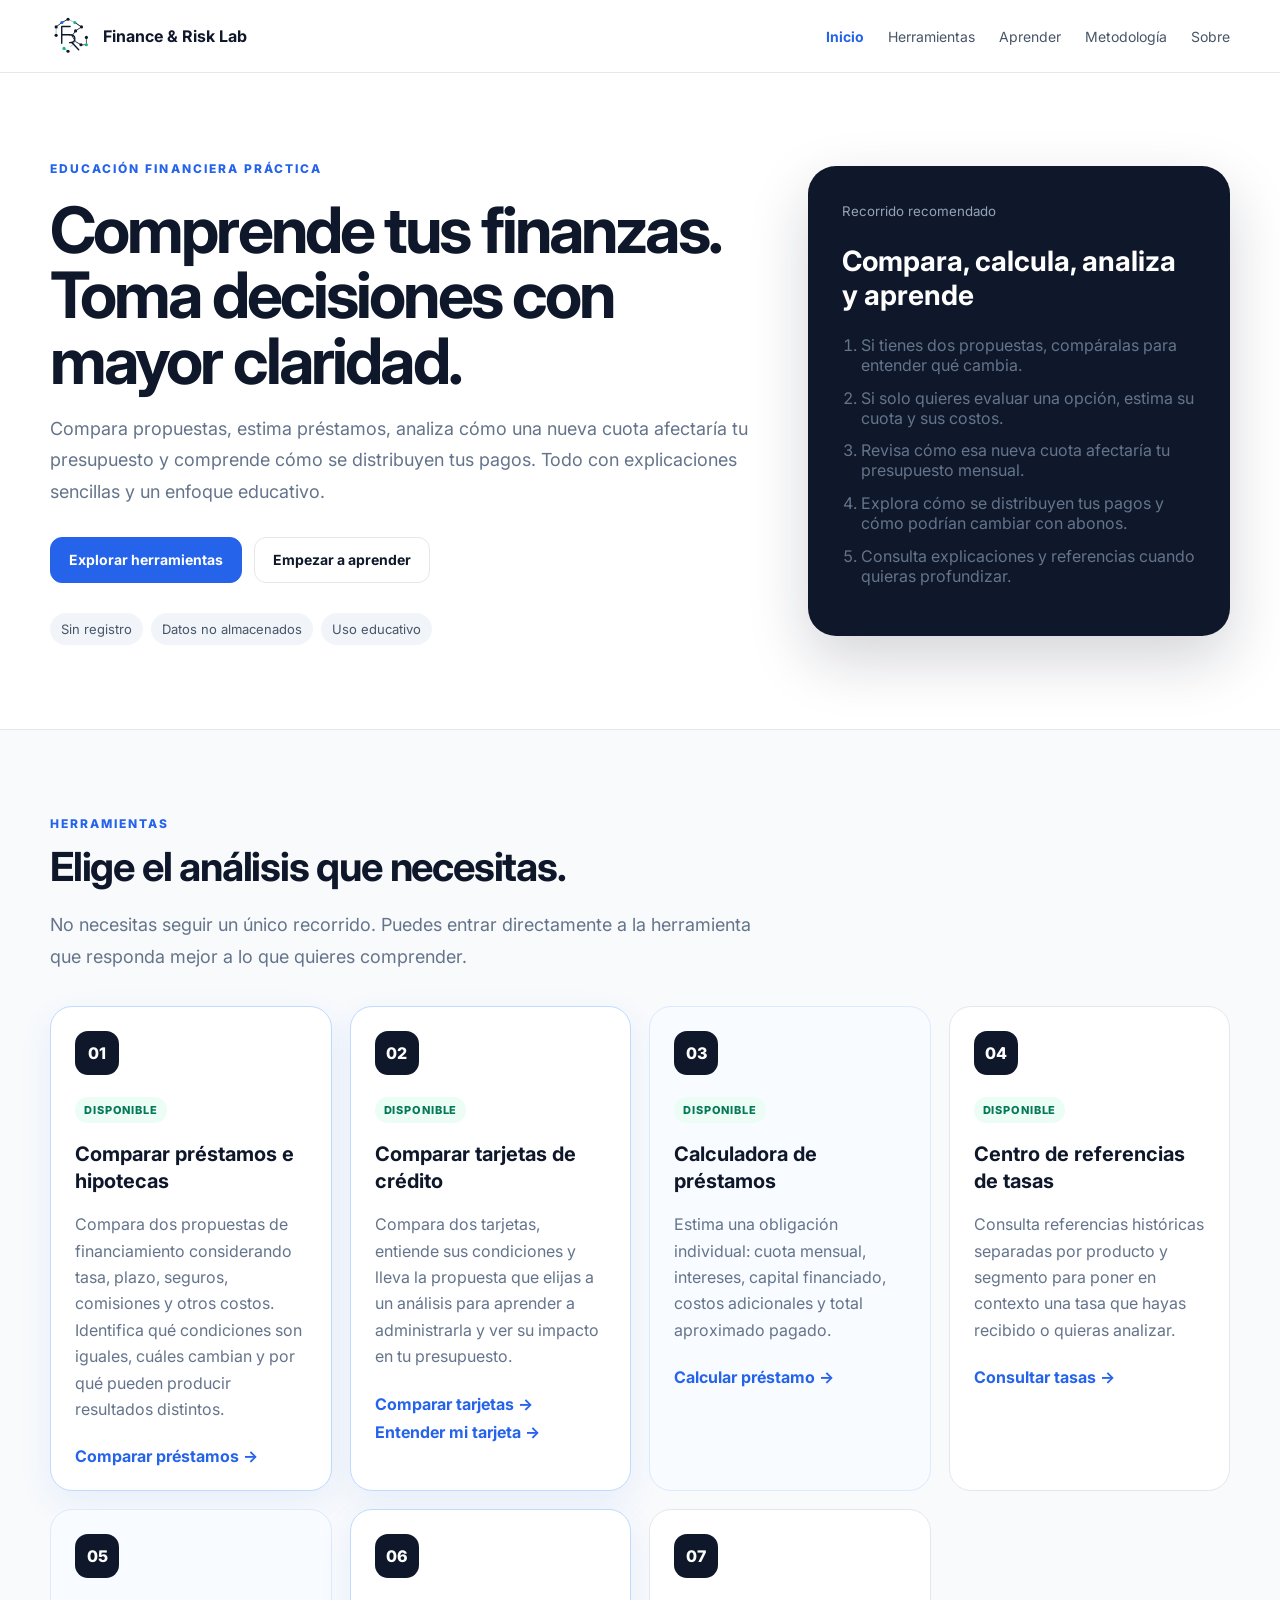
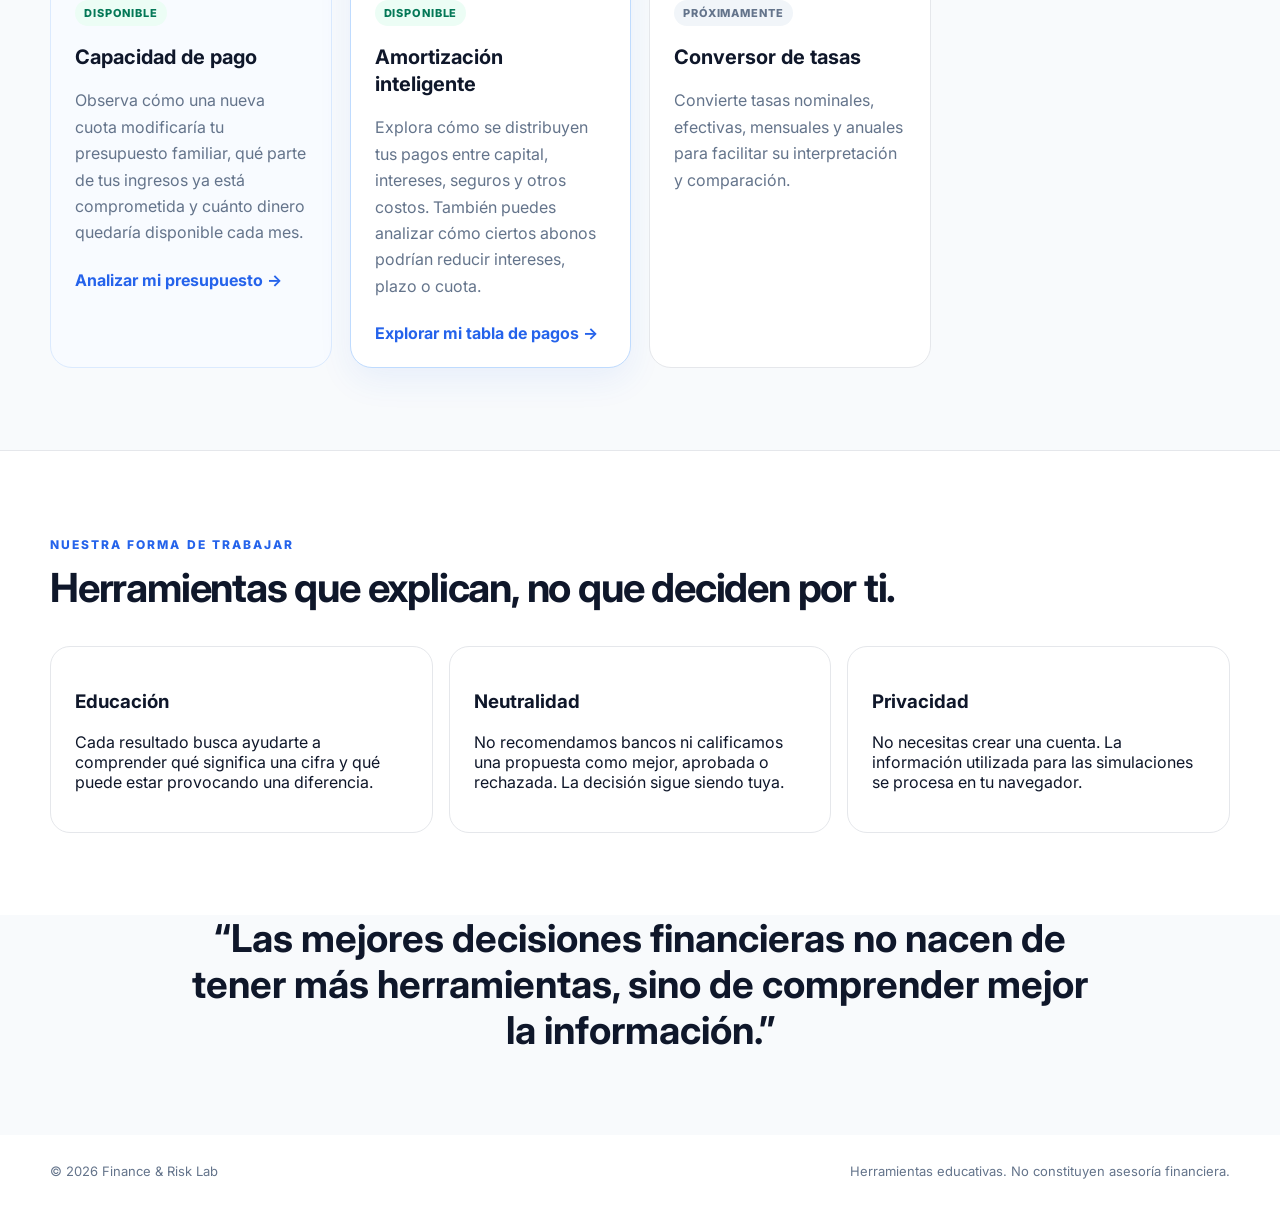
==== commit 0aac61e9: "Add files via upload" ====
--- a/index.html
+++ b/index.html
@@ -138,21 +138,32 @@
             <div class="tool-icon">01</div>
             <span class="status status-ready">Disponible</span>
 
-            <h3>Comparador de propuestas bancarias</h3>
-
-            <p>
-              Compara dos propuestas considerando tasa, plazo, seguros,
+            <h3>Comparar préstamos e hipotecas</h3>
+
+            <p>
+              Compara dos propuestas de financiamiento considerando tasa, plazo, seguros,
               comisiones y otros costos. Identifica qué condiciones son iguales,
               cuáles cambian y por qué pueden producir resultados distintos.
             </p>
 
             <a class="tool-link" href="comparador.html">
-              Comparar propuestas →
-            </a>
+              Comparar préstamos →
+            </a>
+          </article>
+
+          <article class="tool-card featured">
+            <div class="tool-icon">02</div>
+            <span class="status status-ready">Disponible</span>
+            <h3>Comparar tarjetas de crédito</h3>
+            <p>Compara dos tarjetas, entiende sus condiciones y lleva la propuesta que elijas a un análisis para aprender a administrarla y ver su impacto en tu presupuesto.</p>
+            <div class="tool-card-actions">
+              <a class="tool-link" href="comparador-tarjetas.html">Comparar tarjetas →</a>
+              <a class="tool-link secondary-link" href="tarjetas.html">Entender mi tarjeta →</a>
+            </div>
           </article>
 
           <article class="tool-card featured-soft">
-            <div class="tool-icon">02</div>
+            <div class="tool-icon">03</div>
             <span class="status status-ready">Disponible</span>
 
             <h3>Calculadora de préstamos</h3>
@@ -168,7 +179,7 @@
           </article>
 
           <article class="tool-card">
-            <div class="tool-icon">03</div>
+            <div class="tool-icon">04</div>
             <span class="status status-ready">Disponible</span>
 
             <h3>Centro de referencias de tasas</h3>
@@ -184,7 +195,7 @@
           </article>
 
           <article class="tool-card featured-soft">
-            <div class="tool-icon">04</div>
+            <div class="tool-icon">05</div>
             <span class="status status-ready">Disponible</span>
 
             <h3>Capacidad de pago</h3>
@@ -201,7 +212,7 @@
           </article>
 
           <article class="tool-card featured">
-            <div class="tool-icon">05</div>
+            <div class="tool-icon">06</div>
             <span class="status status-ready">Disponible</span>
 
             <h3>Amortización inteligente</h3>
@@ -217,17 +228,6 @@
             </a>
           </article>
 
-          <article class="tool-card">
-            <div class="tool-icon">06</div>
-            <span class="status">Próximamente</span>
-
-            <h3>Educación y cálculo para tarjetas de crédito</h3>
-
-            <p>
-              Comprende saldos rotativos, pago mínimo, intereses y el efecto de
-              realizar pagos mayores para reducir una deuda de tarjeta.
-            </p>
-          </article>
 
           <article class="tool-card">
             <div class="tool-icon">07</div>
--- a/styles.css
+++ b/styles.css
@@ -1594,24 +1594,31 @@
 }
 
 body[data-page="comparator"] .compare-result-card p {
-  display: flex;
-  align-items: baseline;
-  justify-content: space-between;
-  gap: 12px;
+  display: grid;
+  grid-template-columns: minmax(0, 1fr) minmax(145px, auto);
+  align-items: center;
+  gap: 14px;
   margin: 10px 0;
   padding-bottom: 10px;
   border-bottom: 1px solid var(--line);
 }
 
 body[data-page="comparator"] .compare-result-card p small {
+  min-width: 0;
   color: var(--muted);
   font-size: 12px;
+  overflow-wrap: anywhere;
 }
 
 body[data-page="comparator"] .compare-result-card p strong {
+  min-width: 0;
   color: var(--brand-navy);
-  font-size: 18px;
-  white-space: nowrap;
+  font-size: clamp(15px, 1.25vw, 18px);
+  line-height: 1.25;
+  white-space: normal;
+  overflow-wrap: anywhere;
+  word-break: normal;
+  text-align: right;
 }
 
 body[data-page="comparator"] .compare-result-card > small {
@@ -1717,9 +1724,13 @@
   }
 
   body[data-page="comparator"] .compare-result-card p {
+    grid-template-columns: 1fr;
     align-items: flex-start;
-    flex-direction: column;
     gap: 4px;
+  }
+
+  body[data-page="comparator"] .compare-result-card p strong {
+    text-align: left;
   }
 
   body[data-page="comparator"] .compare-actions {
@@ -2967,3 +2978,384 @@
     break-inside: avoid;
   }
 }
+
+
+/* Shared comparison switcher — same visual language across proposal comparators */
+.comparison-switcher {
+  margin-top: 18px;
+  width: min(100%, 520px);
+  border: 1px solid var(--line);
+  border-radius: 14px;
+  background: var(--surface-soft);
+  overflow: hidden;
+}
+.comparison-switcher summary {
+  list-style: none;
+  position: relative;
+  display: flex;
+  align-items: center;
+  justify-content: space-between;
+  gap: 18px;
+  min-height: 48px;
+  padding: 0 16px;
+  color: var(--brand-blue);
+  font-size: 14px;
+  font-weight: 700;
+  cursor: pointer;
+  user-select: none;
+}
+.comparison-switcher summary::-webkit-details-marker { display: none; }
+.comparison-switcher summary::after {
+  content: '';
+  width: 9px;
+  height: 9px;
+  flex: 0 0 9px;
+  border-right: 2px solid currentColor;
+  border-bottom: 2px solid currentColor;
+  transform: rotate(45deg) translateY(-2px);
+  transition: transform .18s ease;
+}
+.comparison-switcher[open] summary::after {
+  transform: rotate(225deg) translate(-1px, -1px);
+}
+.comparison-switcher summary:hover { background: #f8fbff; }
+.comparison-switcher summary:focus-visible {
+  outline: 3px solid rgba(37, 99, 235, .16);
+  outline-offset: -3px;
+}
+.comparison-switcher-body {
+  display: grid;
+  grid-template-columns: repeat(2, minmax(0, 1fr));
+  gap: 10px;
+  padding: 12px;
+  border-top: 1px solid var(--line);
+  background: var(--surface-main);
+}
+.comparison-switcher-body a {
+  display: flex;
+  align-items: center;
+  justify-content: center;
+  min-height: 44px;
+  padding: 10px 14px;
+  border: 1px solid var(--border-strong);
+  border-radius: 10px;
+  color: var(--ink);
+  background: var(--surface-main);
+  font-size: 13px;
+  font-weight: 600;
+  text-align: center;
+  text-decoration: none;
+  transition: border-color .18s ease, background .18s ease, color .18s ease, transform .18s ease;
+}
+.comparison-switcher-body a:hover {
+  border-color: var(--brand-blue);
+  color: var(--brand-blue);
+  background: #f8fbff;
+  transform: translateY(-1px);
+}
+.comparison-switcher-body a.comparison-switcher-active {
+  border-color: var(--brand-blue);
+  color: var(--white);
+  background: var(--brand-blue);
+}
+@media (max-width: 620px) {
+  .comparison-switcher-body { grid-template-columns: 1fr; }
+}
+
+/* Field status labels — shared by proposal comparators */
+body[data-page="comparator"] .compare-field-meta {
+  display: inline-block;
+  margin-left: 7px;
+  padding: 3px 8px;
+  border-radius: 999px;
+  font-size: 10px;
+  font-weight: 800;
+  letter-spacing: .05em;
+  line-height: 1.2;
+  text-transform: uppercase;
+  vertical-align: middle;
+}
+body[data-page="comparator"] .compare-field-meta.importante {
+  color: var(--brand-blue);
+  background: #eef5ff;
+  border: 1px solid #cfe0ff;
+}
+body[data-page="comparator"] .compare-field-meta.opcional {
+  color: var(--muted);
+  background: #f5f7fa;
+  border: 1px solid var(--line);
+}
+
+/* Card comparator: preserve the original comparator rhythm while adapting only the financial content. */
+body.card-comparator-page .card-compare-proposals .compare-field-help {
+  max-width: 54ch;
+}
+body.card-comparator-page .card-benefit-details .compare-additional-grid {
+  gap: 14px;
+}
+body.card-comparator-page .card-benefit-details .frl-cost-choice {
+  display: flex;
+  align-items: flex-start;
+  gap: 10px;
+  padding: 13px 14px;
+  border: 1px solid var(--line);
+  border-radius: 12px;
+  background: var(--surface-main);
+  transition: border-color .18s ease, background .18s ease, transform .18s ease;
+}
+body.card-comparator-page .card-benefit-details .frl-cost-choice:hover {
+  border-color: #bfd2ef;
+  background: #fbfdff;
+}
+body.card-comparator-page .card-benefit-details .frl-cost-choice input {
+  margin-top: 4px;
+  accent-color: var(--brand-blue);
+}
+body.card-comparator-page .card-benefit-details .frl-cost-choice strong {
+  display: block;
+  color: var(--brand-navy);
+  font-size: 14px;
+}
+body.card-comparator-page .card-benefit-details .frl-cost-choice small {
+  display: block;
+  margin-top: 3px;
+  color: var(--muted);
+  font-size: 12px;
+  line-height: 1.45;
+}
+body.card-comparator-page .card-benefit-details .optional-slot {
+  margin: -5px 0 3px;
+  padding-left: 30px;
+}
+body.card-comparator-page .card-benefit-details .optional-slot .input-wrap,
+body.card-comparator-page .card-benefit-details .optional-slot input {
+  width: 100%;
+}
+body.card-comparator-page .card-compare-results .frl-shared-conditions,
+body.card-comparator-page .card-compare-results .frl-different-conditions {
+  margin-top: 4px;
+}
+body.card-comparator-page .card-compare-results .frl-shared-values {
+  display: grid;
+  grid-template-columns: repeat(2, minmax(0, 1fr));
+  gap: 12px;
+  margin-top: 14px;
+}
+body.card-comparator-page .card-compare-results .frl-detail-card,
+body.card-comparator-page .card-compare-results .frl-difference-card {
+  padding: 16px;
+  border: 1px solid var(--line);
+  border-radius: 14px;
+  background: var(--surface-soft);
+}
+body.card-comparator-page .card-compare-results .frl-detail-card span,
+body.card-comparator-page .card-compare-results .frl-difference-card > span {
+  display: block;
+  color: var(--brand-navy);
+  font-size: 13px;
+  font-weight: 800;
+}
+body.card-comparator-page .card-compare-results .frl-detail-card strong {
+  display: block;
+  margin-top: 8px;
+  color: var(--brand-navy);
+  font-size: 20px;
+}
+body.card-comparator-page .card-compare-results .frl-detail-card small,
+body.card-comparator-page .card-compare-results .frl-difference-explanation {
+  display: block;
+  margin-top: 7px;
+  color: var(--muted);
+  font-size: 12px;
+  line-height: 1.45;
+}
+body.card-comparator-page .card-compare-results .frl-difference-card {
+  background: var(--surface-main);
+}
+body.card-comparator-page .card-compare-results .frl-difference-values {
+  display: grid;
+  grid-template-columns: repeat(2, minmax(0, 1fr));
+  gap: 10px;
+  margin-top: 12px;
+}
+body.card-comparator-page .card-compare-results .frl-difference-values p {
+  margin: 0;
+  padding: 10px 12px;
+  border: 1px solid var(--line);
+  border-radius: 10px;
+  background: var(--surface-soft);
+}
+body.card-comparator-page .card-compare-results .frl-difference-values small,
+body.card-comparator-page .card-compare-results .frl-difference-values strong {
+  display: block;
+}
+body.card-comparator-page .card-compare-results .frl-difference-values small {
+  color: var(--muted);
+  font-size: 11px;
+}
+body.card-comparator-page .card-compare-results .frl-difference-values strong {
+  margin-top: 4px;
+  color: var(--brand-navy);
+  font-size: 17px;
+}
+body.card-comparator-page .card-compare-results .frl-difference-amount {
+  margin: 10px 0 0;
+  color: var(--ink);
+  font-size: 13px;
+  font-weight: 700;
+}
+body.card-comparator-page .card-compare-results .frl-different-heading p,
+body.card-comparator-page .card-compare-results .frl-shared-conditions p {
+  margin: 6px 0 0;
+  color: var(--muted);
+  font-size: 13px;
+  line-height: 1.55;
+}
+body.card-comparator-page .card-transfer-actions {
+  display: flex;
+  flex-wrap: wrap;
+  justify-content: flex-end;
+  gap: 12px;
+  margin-top: 6px;
+}
+@media (max-width: 800px) {
+  body.card-comparator-page .card-compare-results .frl-shared-values,
+  body.card-comparator-page .card-compare-results .frl-difference-values {
+    grid-template-columns: 1fr;
+  }
+  body.card-comparator-page .card-transfer-actions {
+    justify-content: flex-start;
+  }
+}
+
+
+/* =====================================================
+   METODOLOGÍA — ACORDEONES POR HERRAMIENTA
+   Mantiene la escala del sistema y permite profundizar
+   sin convertir la página en una lista larga abierta.
+   ===================================================== */
+body[data-page="methodology"] .methodology-tools {
+  padding-top: 2.5rem;
+}
+
+body[data-page="methodology"] .methodology-accordions {
+  display: grid;
+  gap: 12px;
+}
+
+body[data-page="methodology"] .methodology-tool {
+  border: 1px solid var(--border);
+  border-radius: 18px;
+  background: var(--surface-main);
+  overflow: hidden;
+}
+
+body[data-page="methodology"] .methodology-tool > summary {
+  display: grid;
+  grid-template-columns: 42px minmax(0, 1fr) 32px;
+  align-items: center;
+  gap: 14px;
+  min-height: 72px;
+  padding: 12px 16px;
+  cursor: pointer;
+  list-style: none;
+}
+
+body[data-page="methodology"] .methodology-tool > summary::-webkit-details-marker {
+  display: none;
+}
+
+body[data-page="methodology"] .methodology-tool > summary:hover {
+  background: var(--surface-soft);
+}
+
+body[data-page="methodology"] .methodology-index {
+  display: grid;
+  place-items: center;
+  width: 42px;
+  height: 42px;
+  border: 1px solid var(--border);
+  border-radius: 12px;
+  color: var(--brand-blue);
+  background: var(--surface-soft);
+  font-size: 12px;
+  font-weight: 800;
+}
+
+body[data-page="methodology"] .methodology-tool > summary strong {
+  display: block;
+  color: var(--brand-navy);
+  font-size: 16px;
+  line-height: 1.25;
+}
+
+body[data-page="methodology"] .methodology-tool > summary small {
+  display: block;
+  margin-top: 3px;
+  color: var(--muted);
+  font-size: 12px;
+  line-height: 1.4;
+}
+
+body[data-page="methodology"] .methodology-chevron {
+  display: grid;
+  place-items: center;
+  width: 30px;
+  height: 30px;
+  border-radius: 9px;
+  background: #eff6ff;
+  color: var(--brand-blue);
+  font-size: 18px;
+  font-weight: 500;
+  transition: transform .18s ease;
+}
+
+body[data-page="methodology"] .methodology-tool[open] > summary {
+  border-bottom: 1px solid var(--line);
+  background: var(--surface-soft);
+}
+
+body[data-page="methodology"] .methodology-tool[open] .methodology-chevron {
+  transform: rotate(45deg);
+}
+
+body[data-page="methodology"] .methodology-tool-body {
+  display: grid;
+  gap: 20px;
+  padding: 22px;
+}
+
+body[data-page="methodology"] .methodology-tool-body .section-heading {
+  margin-bottom: 0;
+}
+
+body[data-page="methodology"] .methodology-tool-body .section-heading.compact h2 {
+  margin-bottom: 8px;
+  font-size: clamp(24px, 3vw, 32px);
+}
+
+body[data-page="methodology"] .methodology-tool-body .section-heading.compact p {
+  max-width: 760px;
+}
+
+body[data-page="methodology"] .methodology-tool-body .method-grid {
+  margin-top: 0;
+}
+
+@media (max-width: 640px) {
+  body[data-page="methodology"] .methodology-tool > summary {
+    grid-template-columns: 38px minmax(0, 1fr) 30px;
+    gap: 10px;
+    min-height: 66px;
+    padding: 10px 12px;
+  }
+
+  body[data-page="methodology"] .methodology-index {
+    width: 38px;
+    height: 38px;
+  }
+
+  body[data-page="methodology"] .methodology-tool-body {
+    padding: 18px;
+  }
+}
